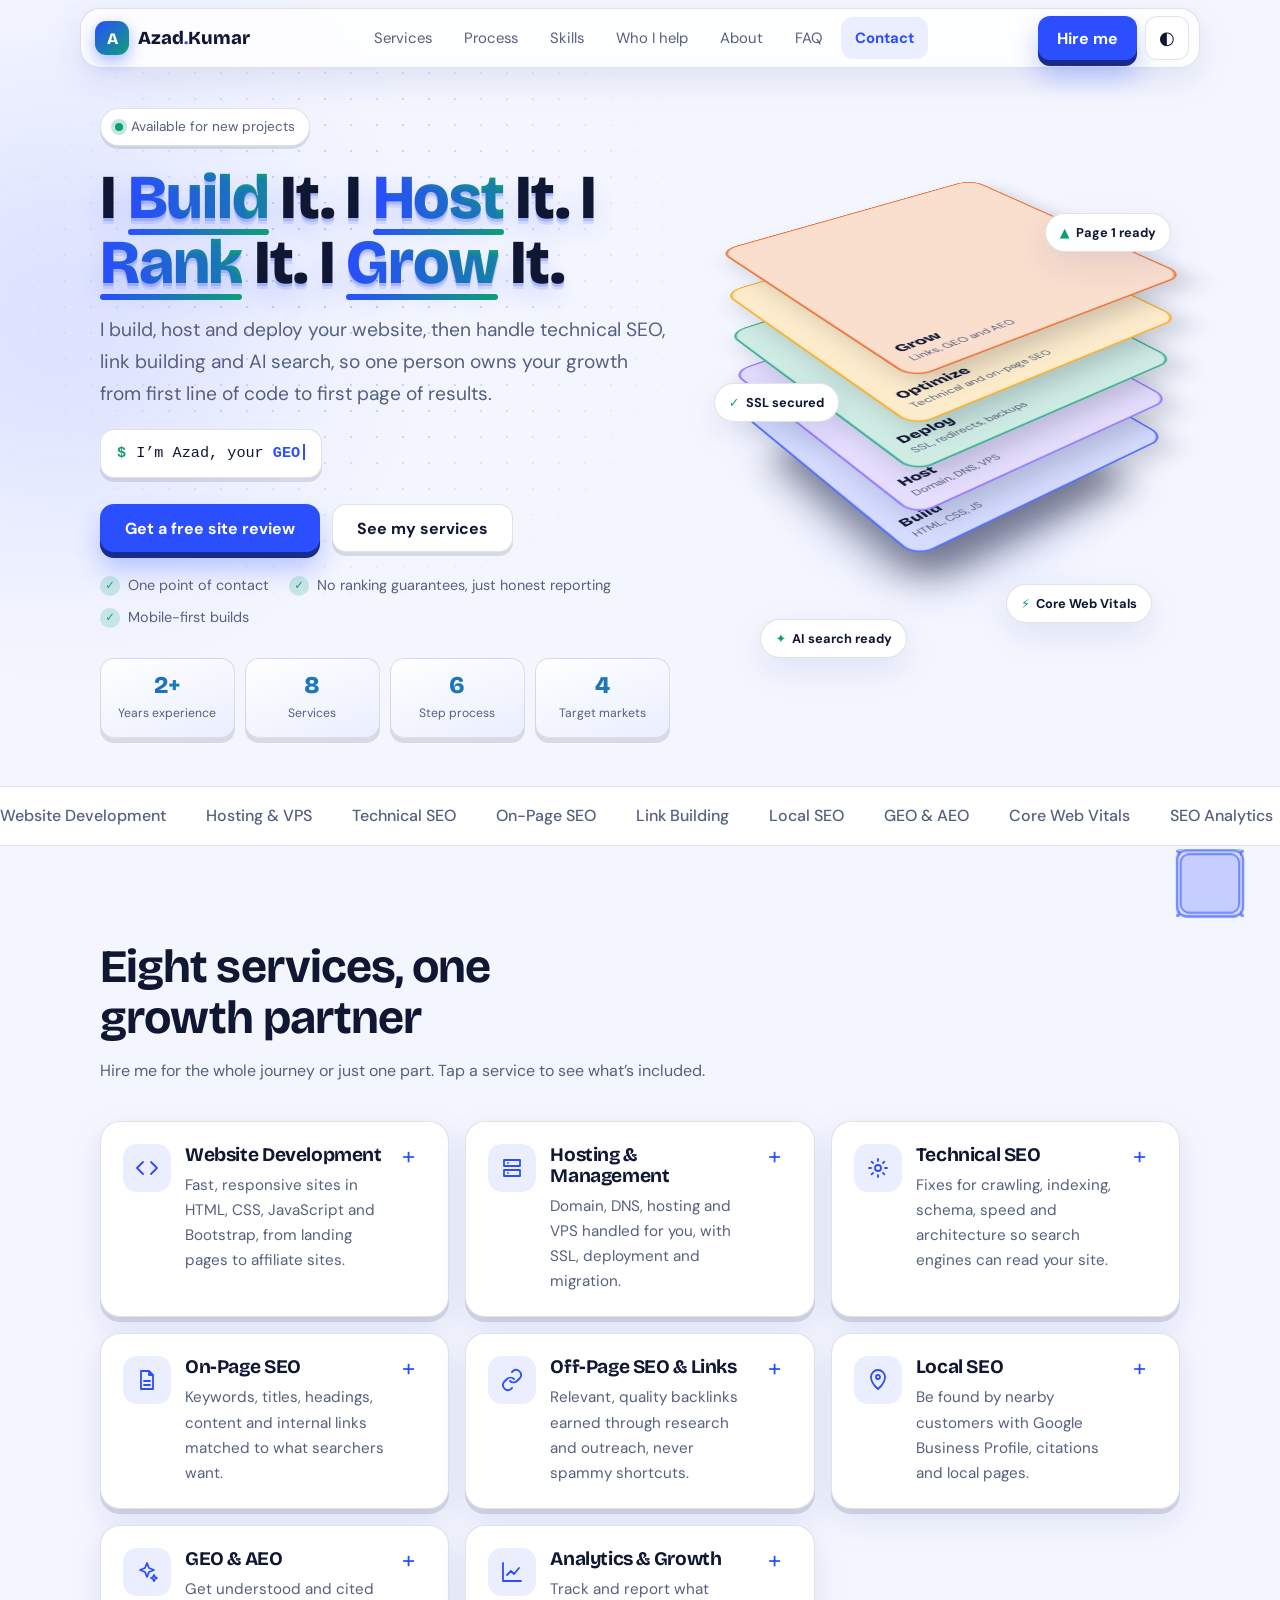
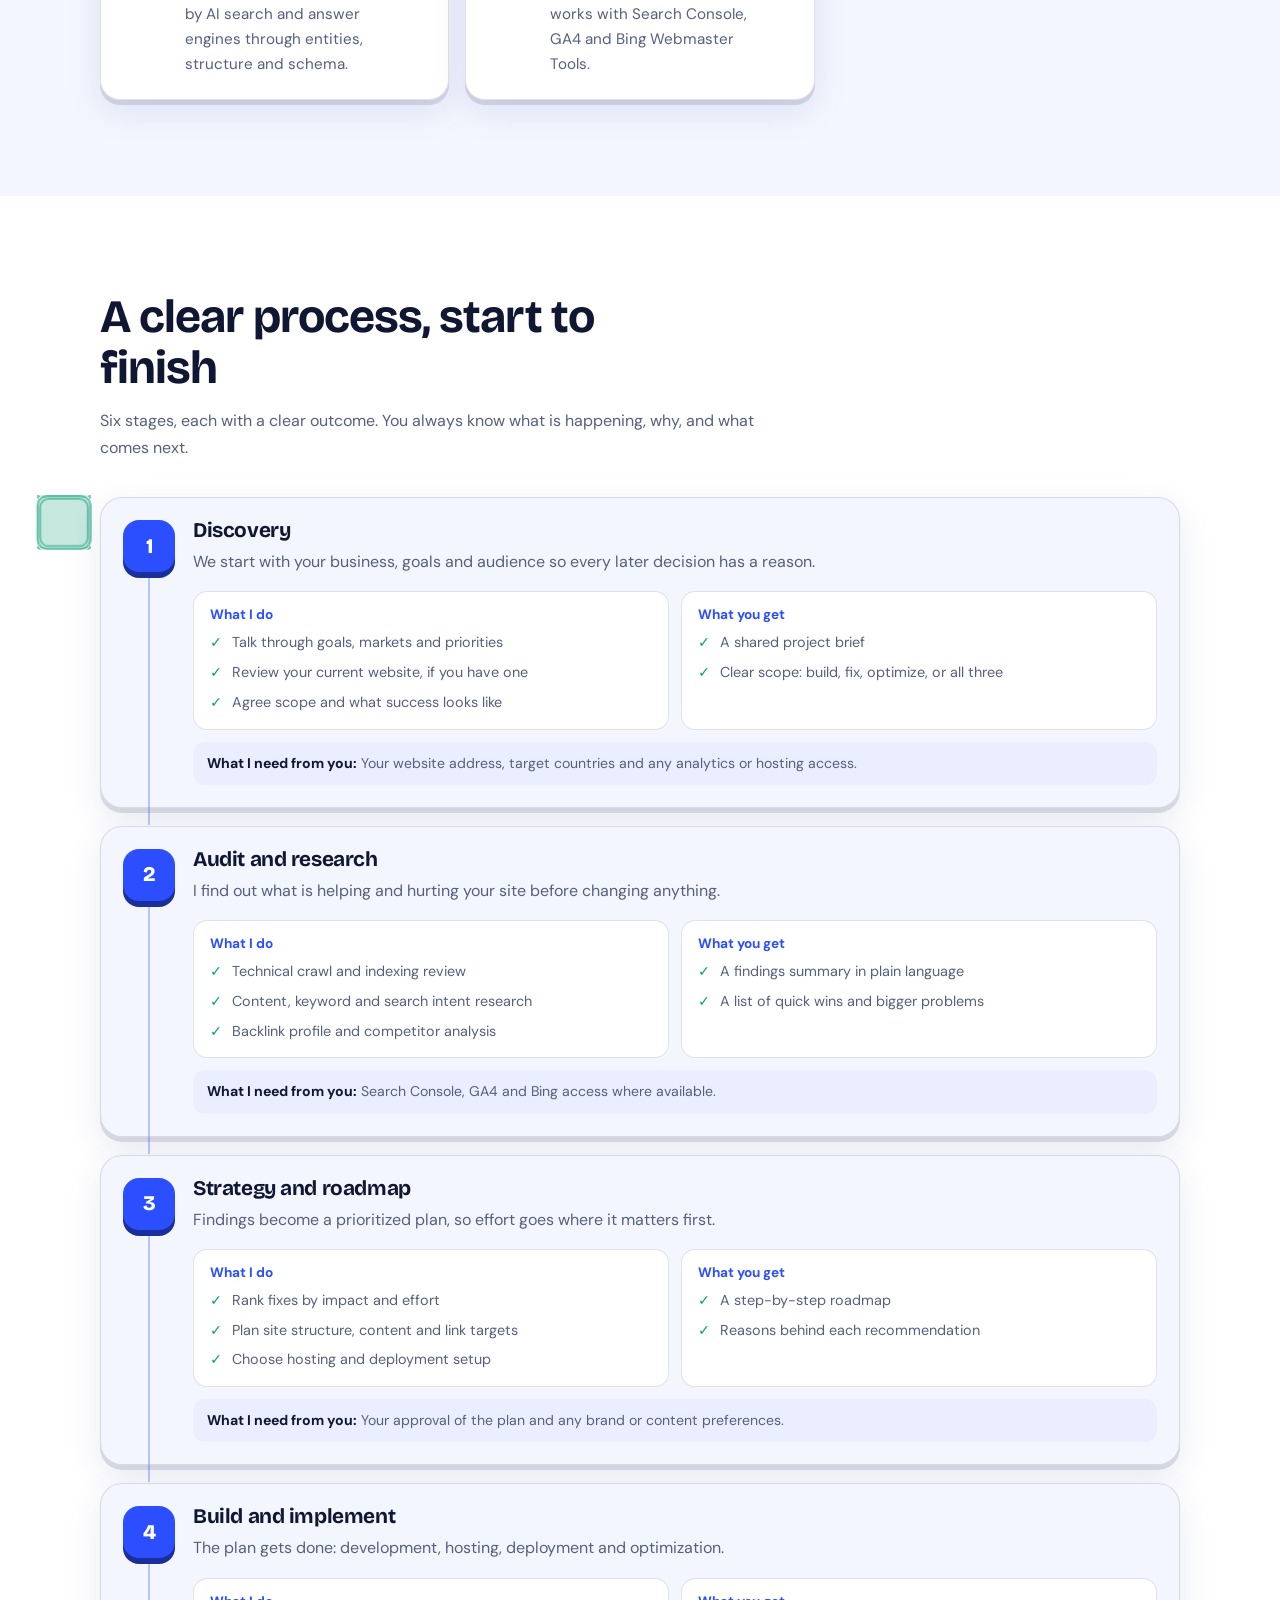
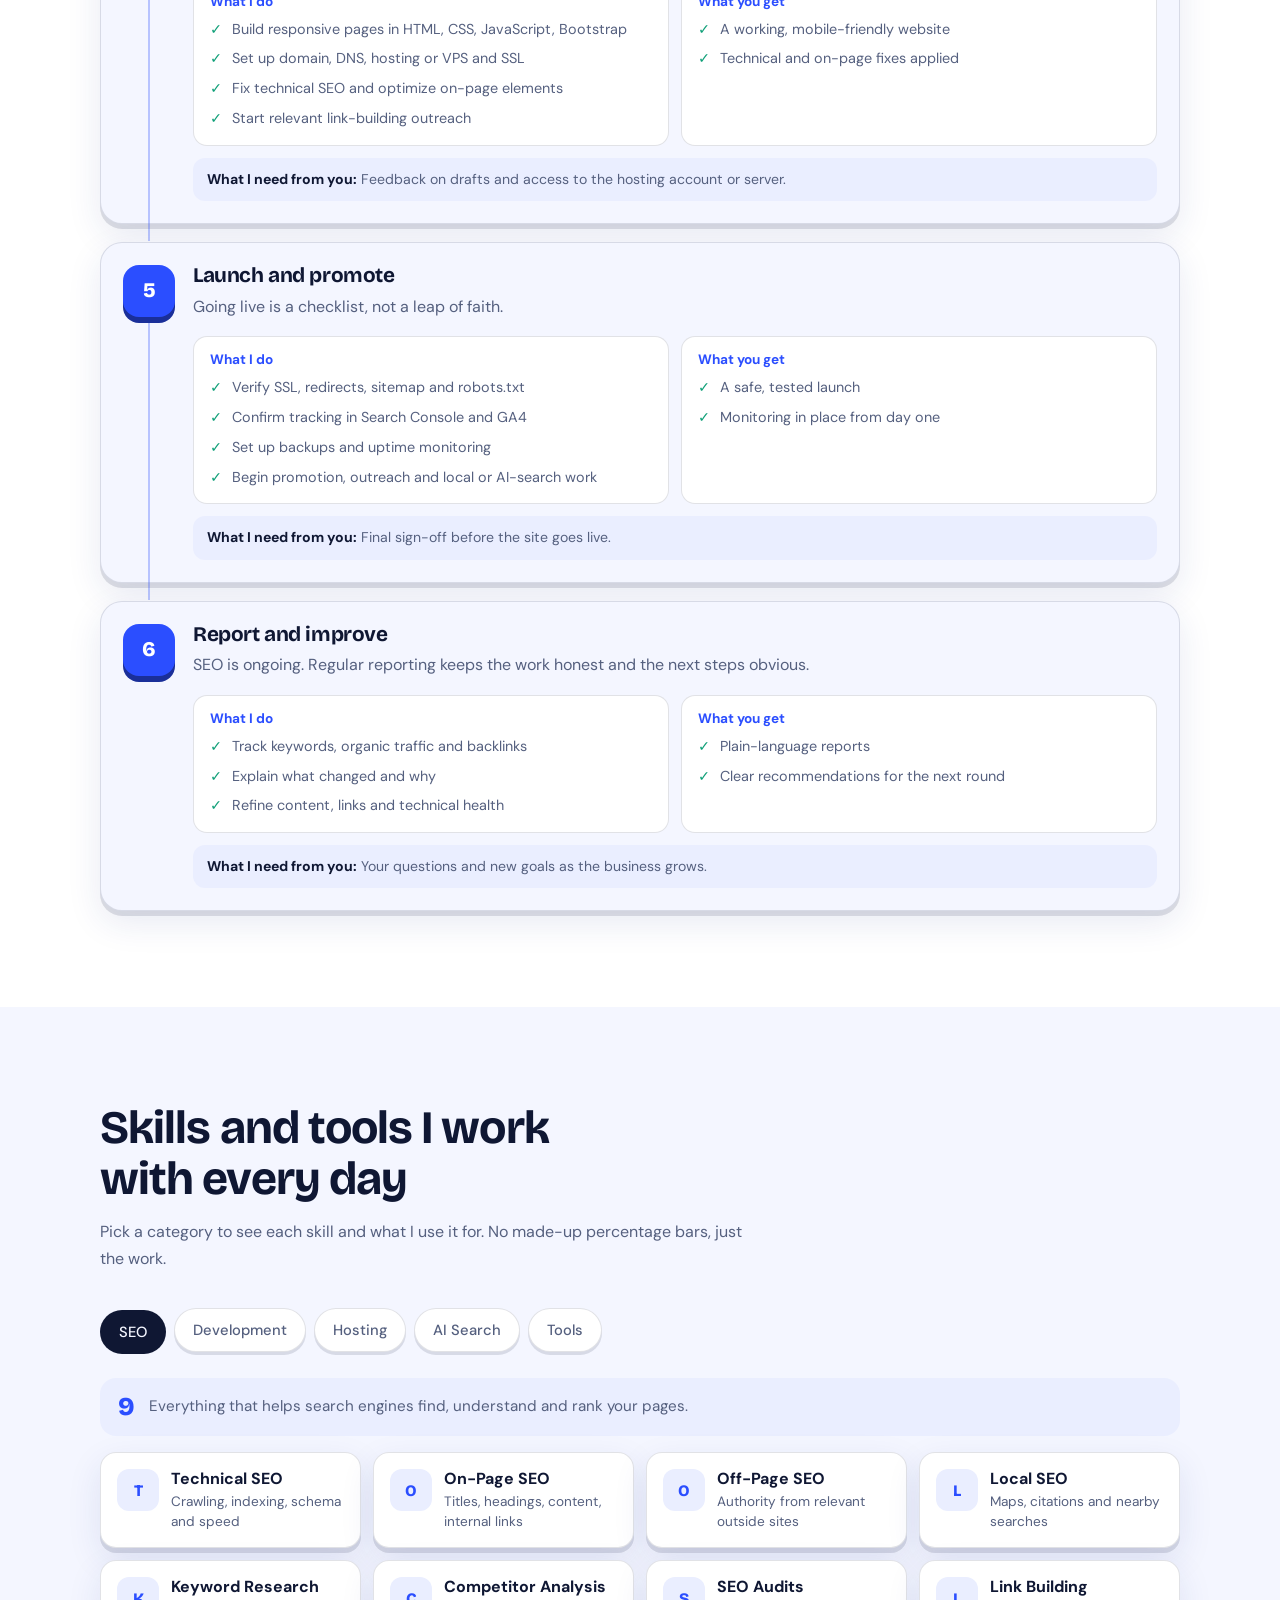
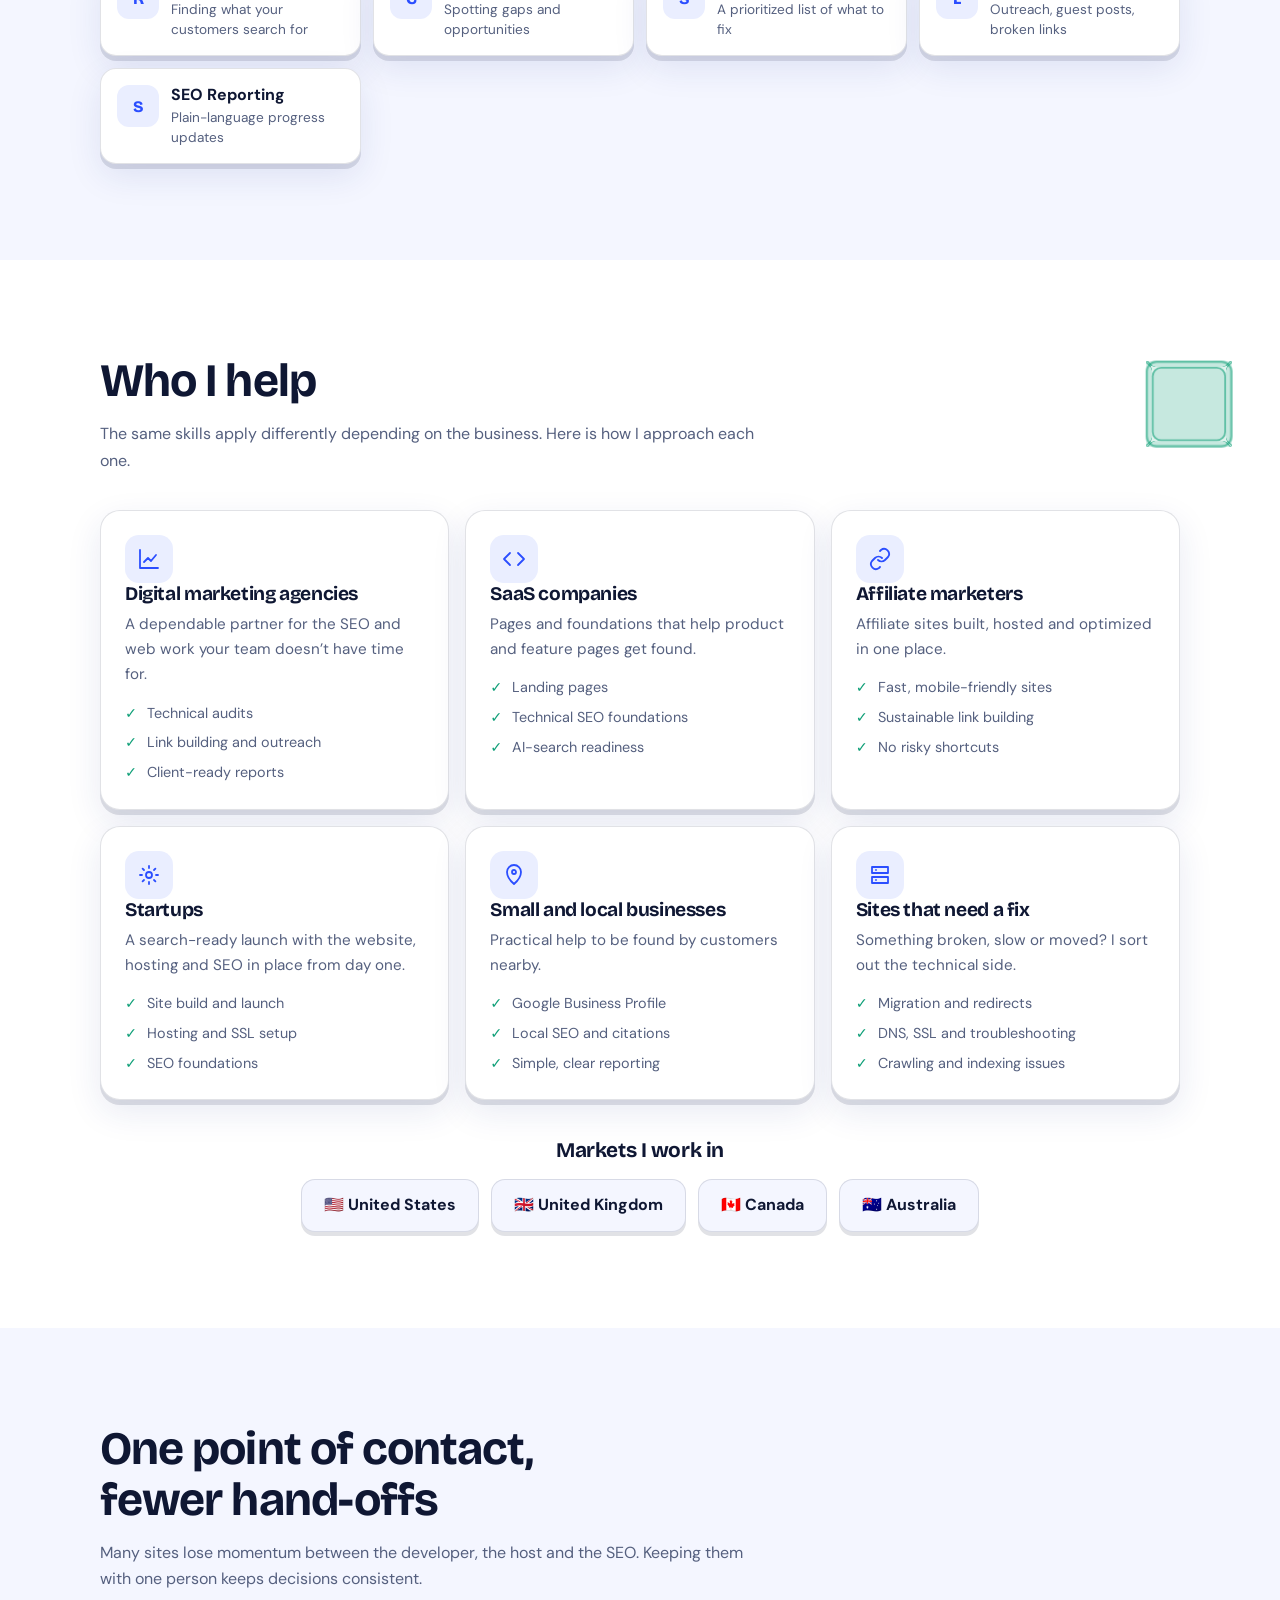
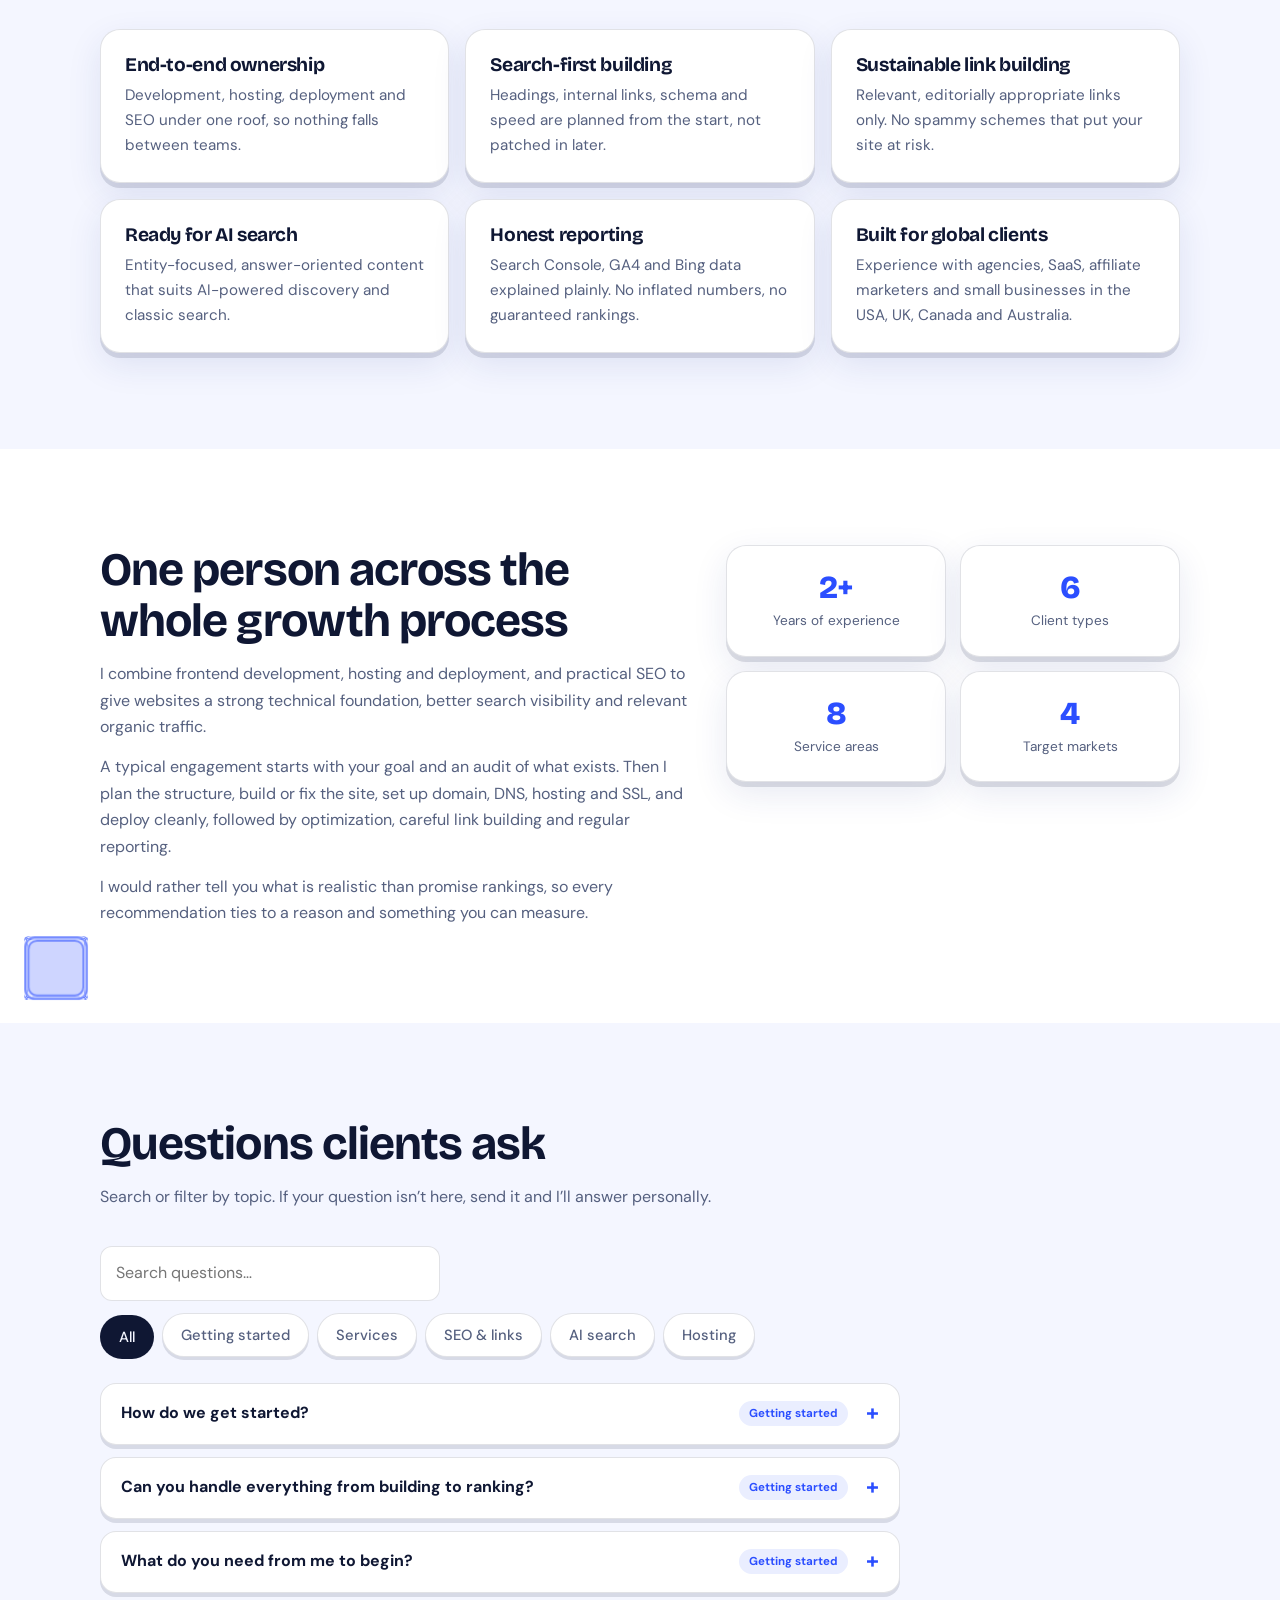
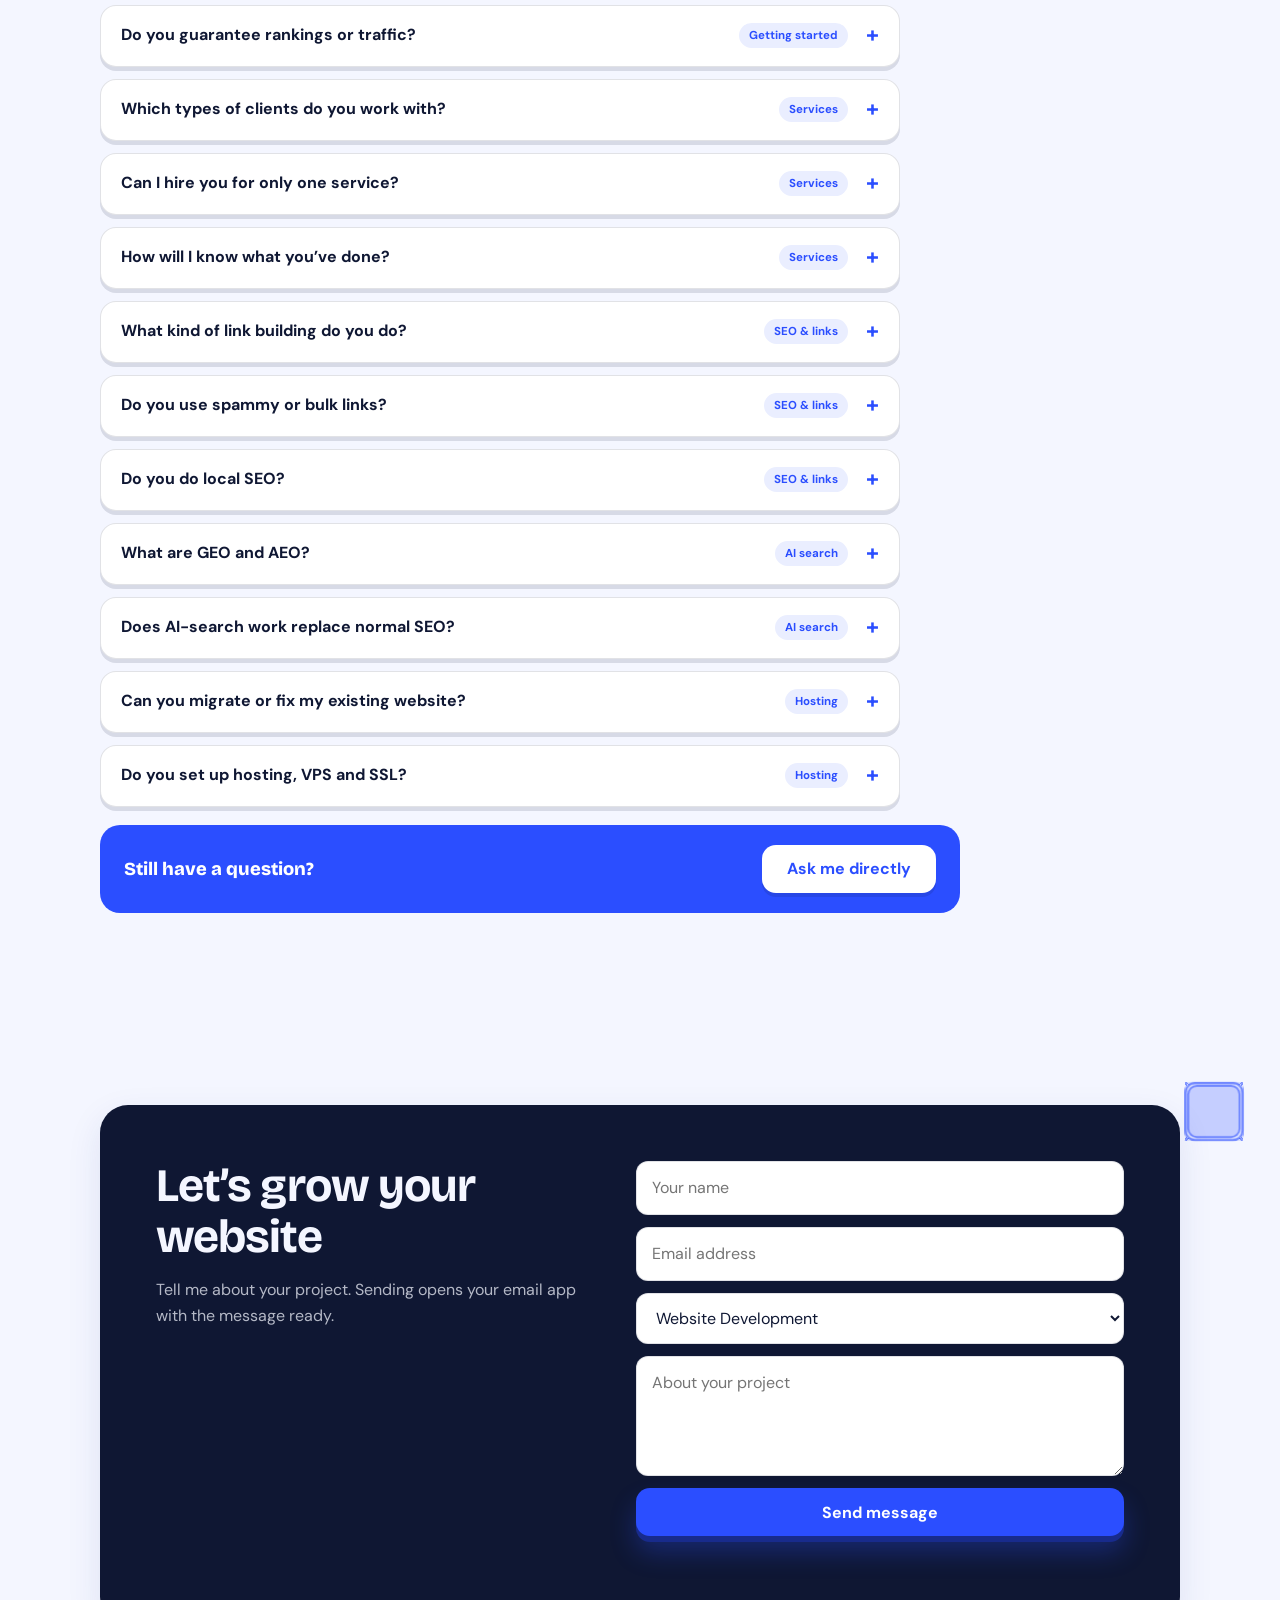
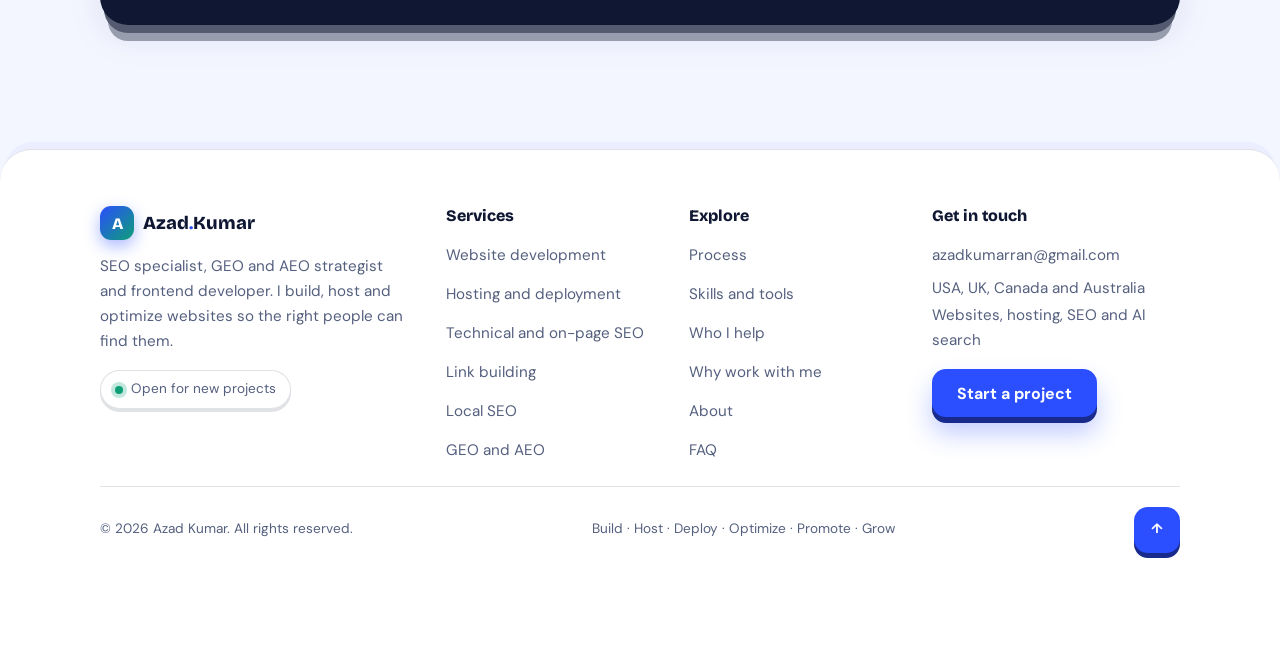
==== index.html @ 2a0b280a "Add files via upload" ====
<!DOCTYPE html>
<html lang="en">
<head>
<meta charset="utf-8">
<meta name="viewport" content="width=device-width, initial-scale=1, viewport-fit=cover">
<meta http-equiv="X-UA-Compatible" content="IE=edge">

<title>Azad Kumar | SEO, GEO, AEO & Web Development</title>
<meta name="description" content="Build, host and grow your website with SEO, link building, local SEO, GEO and AEO services for businesses in the US, UK, Canada and Australia.">
<meta name="keywords" content="SEO specialist, technical SEO, GEO, AEO, generative engine optimization, answer engine optimization, frontend developer, website hosting, VPS, link building, local SEO">
<meta name="author" content="Azad Kumar">
<meta name="robots" content="index, follow, max-image-preview:large, max-snippet:-1, max-video-preview:-1">
<meta name="googlebot" content="index, follow">
<meta name="bingbot" content="index, follow">
<meta name="format-detection" content="telephone=no">
<meta name="referrer" content="strict-origin-when-cross-origin">
<meta name="theme-color" content="#2B4EFF" media="(prefers-color-scheme: light)">
<meta name="theme-color" content="#0b0d14" media="(prefers-color-scheme: dark)">
<meta name="color-scheme" content="light dark">
<meta name="application-name" content="Azad Kumar">
<meta name="apple-mobile-web-app-title" content="Azad Kumar">
<meta name="geo.region" content="USA">
<meta name="rating" content="general">

<link rel="canonical" href="https://azadkumar.vercel.app/">
<link rel="alternate" hreflang="en" href="https://azadkumar.vercel.app/">
<link rel="alternate" hreflang="en-us" href="https://azadkumar.vercel.app/">
<link rel="alternate" hreflang="en-gb" href="https://azadkumar.vercel.app/">
<link rel="alternate" hreflang="en-ca" href="https://azadkumar.vercel.app/">
<link rel="alternate" hreflang="en-au" href="https://azadkumar.vercel.app/">
<link rel="alternate" hreflang="x-default" href="https://azadkumar.vercel.app/">

<!-- Icons (create these files) -->
<link rel="icon" href="/favicon.ico">
<link rel="icon" type="image/png" sizes="180x180" href="/favicon-180.png">
<link rel="icon" type="image/png" sizes="512x512" href="/favicon-512.png">
<link rel="apple-touch-icon" sizes="180x180" href="/favicon-180.png">
<link rel="manifest" href="/site.webmanifest">

<!-- Open Graph -->
<meta property="og:type" content="website">
<meta property="og:site_name" content="Azad Kumar">
<meta property="og:locale" content="en_US">
<meta property="og:locale:alternate" content="en_GB">
<meta property="og:locale:alternate" content="en_CA">
<meta property="og:locale:alternate" content="en_AU">
<meta property="og:url" content="https://azadkumar.vercel.app/">
<meta property="og:title" content="Azad Kumar | I Build It. I Host It. I Rank It. I Grow It.">
<meta property="og:description" content="One person for development, hosting, technical SEO, link building and AI search (GEO/AEO). Honest reporting, no ranking guarantees.">
<meta property="og:image" content="https://azadkumar.vercel.app/azadkumar.webp">
<meta property="og:image:secure_url" content="https://azadkumar.vercel.app/azadkumar.webp">
<meta property="og:image:type" content="image/webp">
<meta property="og:image:alt" content="Azad Kumar - SEO specialist and frontend developer">
<meta property="og:image:width" content="1200">
<meta property="og:image:height" content="630">
<meta property="og:image:alt" content="Azad Kumar: SEO specialist, GEO and AEO strategist and frontend developer">

<!-- Twitter / X -->
<meta name="twitter:card" content="summary_large_image">
<meta name="twitter:title" content="Azad Kumar | SEO Specialist, GEO &amp; AEO Strategist &amp; Frontend Developer">
<meta name="twitter:description" content="I build, host and rank your website: development, hosting, technical SEO, link building and AI search.">
<meta name="twitter:image" content="https://azadkumar.vercel.app/azadkumar.webp">
<meta name="twitter:image:alt" content="Azad Kumar: SEO specialist and frontend developer">

<!-- Performance -->
<link rel="preconnect" href="https://fonts.googleapis.com">
<link rel="preconnect" href="https://fonts.gstatic.com" crossorigin>
<link rel="preload" as="style" href="https://fonts.googleapis.com/css2?family=Bricolage+Grotesque:wght@600;700;800&family=DM+Sans:wght@400;500;700&display=swap">
<link href="https://fonts.googleapis.com/css2?family=Bricolage+Grotesque:wght@600;700;800&family=DM+Sans:wght@400;500;700&display=swap" rel="stylesheet">
<link rel="preload" as="style" href="./style.css">
<link rel="stylesheet" href="./style.css">
<style>.skip{position:absolute;left:-9999px;top:0;z-index:999;padding:.6rem 1rem;background:#2B4EFF;color:#fff}.skip:focus{left:8px;top:8px}</style>

<!-- Structured data (JSON-LD) -->
<script type="application/ld+json">
{
  "@context": "https://schema.org",
  "@graph": [
    {
      "@type": "WebSite",
      "@id": "https://azadkumar.vercel.app/#website",
      "url": "https://azadkumar.vercel.app/",
      "name": "Azad Kumar",
      "description": "Website development, hosting, technical SEO, link building and GEO/AEO.",
      "inLanguage": "en",
      "publisher": { "@id": "https://azadkumar.vercel.app/#person" }
    },
    {
      "@type": "WebPage",
      "@id": "https://azadkumar.vercel.app/#webpage",
      "url": "https://azadkumar.vercel.app/",
      "name": "Azad Kumar | SEO Specialist, GEO & AEO Strategist & Frontend Developer",
      "isPartOf": { "@id": "https://azadkumar.vercel.app/#website" },
      "about": { "@id": "https://azadkumar.vercel.app/#person" },
      "primaryImageOfPage": { "@type": "ImageObject", "url": "https://azadkumar.vercel.app/azadkumar.webp", "width": 1200, "height": 630 },
      "inLanguage": "en",
      "breadcrumb": { "@id": "https://azadkumar.vercel.app/#breadcrumb" }
    },
    {
      "@type": "BreadcrumbList",
      "@id": "https://azadkumar.vercel.app/#breadcrumb",
      "itemListElement": [{ "@type": "ListItem", "position": 1, "name": "Home", "item": "https://azadkumar.vercel.app/" }]
    },
    {
      "@type": "Person",
      "@id": "https://azadkumar.vercel.app/#person",
      "name": "Azad Kumar",
      "url": "https://azadkumar.vercel.app/",
      "image": "https://azadkumar.vercel.app/azadkumar.webp",
      "email": "mailto:azadkumarran@gmail.com",
      "jobTitle": "SEO Specialist, GEO & AEO Strategist and Frontend Developer",
      "knowsAbout": ["Technical SEO","On-page SEO","Link building","Local SEO","Generative Engine Optimization","Answer Engine Optimization","HTML","CSS","JavaScript","Bootstrap","VPS hosting","Google Search Console","GA4"]
    },
    {
      "@type": "ProfessionalService",
      "@id": "https://azadkumar.vercel.app/#service",
      "name": "Azad Kumar: Web Development, Hosting & SEO",
      "url": "https://azadkumar.vercel.app/",
      "image": "https://azadkumar.vercel.app/azadkumar.webp",
      "description": "End-to-end website development, hosting, technical SEO, link building, local SEO and AI search optimization.",
      "founder": { "@id": "https://azadkumar.vercel.app/#person" },
      "areaServed": [
        { "@type": "Country", "name": "United States" },
        { "@type": "Country", "name": "United Kingdom" },
        { "@type": "Country", "name": "Canada" },
        { "@type": "Country", "name": "Australia" }
      ],
      "hasOfferCatalog": {
        "@type": "OfferCatalog",
        "name": "Services",
        "itemListElement": [
          { "@type": "Offer", "itemOffered": { "@type": "Service", "name": "Website Development", "description": "Fast, responsive sites in HTML, CSS, JavaScript and Bootstrap." } },
          { "@type": "Offer", "itemOffered": { "@type": "Service", "name": "Hosting & Management", "description": "Domain, DNS, hosting, VPS, SSL, deployment and migration." } },
          { "@type": "Offer", "itemOffered": { "@type": "Service", "name": "Technical SEO", "description": "Crawling, indexing, schema, speed and site architecture fixes." } },
          { "@type": "Offer", "itemOffered": { "@type": "Service", "name": "On-Page SEO", "description": "Keyword research, titles, headings, content and internal links." } },
          { "@type": "Offer", "itemOffered": { "@type": "Service", "name": "Off-Page SEO & Link Building", "description": "Relevant backlinks through research and outreach." } },
          { "@type": "Offer", "itemOffered": { "@type": "Service", "name": "Local SEO", "description": "Google Business Profile, citations and local landing pages." } },
          { "@type": "Offer", "itemOffered": { "@type": "Service", "name": "GEO & AEO", "description": "Optimization for AI search and answer engines." } },
          { "@type": "Offer", "itemOffered": { "@type": "Service", "name": "SEO Analytics & Growth", "description": "Search Console, GA4 and Bing reporting in plain language." } }
        ]
      }
    },
    {
      "@type": "FAQPage",
      "@id": "https://azadkumar.vercel.app/#faq",
      "mainEntity": [
        { "@type": "Question", "name": "How do we get started?", "acceptedAnswer": { "@type": "Answer", "text": "Send your website address and goals through the contact form. I review them and reply with suggested next steps and the services that fit." } },
        { "@type": "Question", "name": "Can you handle everything from building to ranking?", "acceptedAnswer": { "@type": "Answer", "text": "Yes. I build the site, set up domain, hosting or VPS and SSL, deploy it, then handle technical SEO, on-page SEO, link building and reporting. You can also hire me for just one part." } },
        { "@type": "Question", "name": "What do you need from me to begin?", "acceptedAnswer": { "@type": "Answer", "text": "Your website address (if you have one), your goals, your target countries, and access to tools like hosting, Search Console and GA4 where available." } },
        { "@type": "Question", "name": "Do you guarantee rankings or traffic?", "acceptedAnswer": { "@type": "Answer", "text": "No. Nobody can honestly guarantee rankings. I focus on strong technical foundations, relevant content and quality links, and report real data so progress is always clear." } },
        { "@type": "Question", "name": "Which types of clients do you work with?", "acceptedAnswer": { "@type": "Answer", "text": "Agencies, SaaS companies, affiliate marketers, startups and small or local businesses, mainly aimed at the USA, UK, Canada and Australia." } },
        { "@type": "Question", "name": "Can I hire you for only one service?", "acceptedAnswer": { "@type": "Answer", "text": "Absolutely. Many clients start with a single service such as a technical audit or a website build, and add more later." } },
        { "@type": "Question", "name": "How will I know what you've done?", "acceptedAnswer": { "@type": "Answer", "text": "Through regular reports based on Search Console, GA4 and Bing Webmaster Tools, explained in plain language: what changed, why, and what comes next." } },
        { "@type": "Question", "name": "What kind of link building do you do?", "acceptedAnswer": { "@type": "Answer", "text": "Competitor backlink research, relevant outreach, guest posting opportunities, broken-link building and link reclamation, always on relevant, editorially appropriate sites." } },
        { "@type": "Question", "name": "Do you use spammy or bulk links?", "acceptedAnswer": { "@type": "Answer", "text": "No. Low-quality link schemes can put your site at risk, so I focus on sustainable links that make sense for your niche and monitor link quality over time." } },
        { "@type": "Question", "name": "Do you do local SEO?", "acceptedAnswer": { "@type": "Answer", "text": "Yes: Google Business Profile optimization, local keywords, citations, NAP consistency, local landing pages and a review strategy." } },
        { "@type": "Question", "name": "What are GEO and AEO?", "acceptedAnswer": { "@type": "Answer", "text": "Generative Engine Optimization and Answer Engine Optimization make your content easier for AI assistants and answer engines to understand, trust and cite, using clear structure, entities, FAQs and schema." } },
        { "@type": "Question", "name": "Does AI-search work replace normal SEO?", "acceptedAnswer": { "@type": "Answer", "text": "No. It builds on it. Solid technical SEO and helpful content remain the base, and structured, answer-focused content adds visibility in AI-powered discovery." } },
        { "@type": "Question", "name": "Can you migrate or fix my existing website?", "acceptedAnswer": { "@type": "Answer", "text": "Yes. I handle migration, DNS changes, SSL, redirects and troubleshooting, with care taken to protect your existing search visibility." } },
        { "@type": "Question", "name": "Do you set up hosting, VPS and SSL?", "acceptedAnswer": { "@type": "Answer", "text": "Yes. I configure domains, DNS, shared hosting or a VPS, SSL certificates, deployment, backups and uptime monitoring." } }
      ]
    }
  ]
}
</script>
</head>
<body>
<header class="nav"><div class="w"><a href="#top" class="logo"><span class="lm">A</span>Azad<b>.</b>Kumar</a>
<nav class="links" id="lk" aria-label="Main"><a href="#services">Services</a><a href="#process">Process</a><a href="#skills">Skills</a><a href="#clients">Who I help</a><a href="#about">About</a><a href="#faq">FAQ</a><a href="#contact">Contact</a></nav>
<div class="ctl"><a class="btn pri nc" href="#contact">Hire me</a><button class="ib" id="th" aria-label="Switch light or dark theme">◐</button><button class="ib burger" id="bg" aria-label="Open menu" aria-expanded="false">☰</button></div></div><i class="pg" id="pg"></i></header>

<main id="top">
<div class="hero"><div class="w hg"><div>
<span class="pill"><i></i>Available for new projects</span>
<h1><span class="ln1"><span class="ln2">I <span class="k">Build</span> It. I <span class="k">Host</span> It. I <span class="k">Rank</span> It. I <span class="k">Grow</span> It.</span></span></h1>
<p class="lead">I build, host and deploy your website, then handle technical SEO, link building and AI search, so one person owns your growth from first line of code to first page of results.</p>
<div class="term"><span class="pr">$</span><span>I’m Azad, your <b id="tw"></b><i class="cur"></i></span></div>
<div class="cta"><a class="btn pri" href="#contact">Get a free site review</a><a class="btn" href="#services">See my services</a></div>
<ul class="trust"><li>One point of contact</li><li>No ranking guarantees, just honest reporting</li><li>Mobile-first builds</li></ul>
<div class="fig"><div><b>2+</b><span>Years experience</span></div><div><b>8</b><span>Services</span></div><div><b>6</b><span>Step process</span></div><div><b>4</b><span>Target markets</span></div></div>
</div>
<div class="scene" aria-hidden="true"><div class="rig" id="rig"><div class="spin"><div class="shd"></div>
<div class="lyr" style="--z:0;--c:#2B4EFF"><b>Build</b><small>HTML, CSS, JS</small></div>
<div class="lyr" style="--z:1;--c:#7C5CFF"><b>Host</b><small>Domain, DNS, VPS</small></div>
<div class="lyr" style="--z:2;--c:#0E9F77"><b>Deploy</b><small>SSL, redirects, backups</small></div>
<div class="lyr" style="--z:3;--c:#F59F00"><b>Optimize</b><small>Technical and on-page SEO</small></div>
<div class="lyr" style="--z:4;--c:#E8590C"><b>Grow</b><small>Links, GEO and AEO</small>
</div>
</div></div>
<span class="fl f1"><i>▲</i>Page 1 ready</span><span class="fl f2"><i>✓</i>SSL secured</span><span class="fl f3"><i>⚡</i>Core Web Vitals</span><span class="fl f4"><i>✦</i>AI search ready</span></div></div></div>
<div class="strip" aria-hidden="true"><div class="t" id="mt"></div></div>

<section id="services"><div class="w rv"><h2>Eight services, one growth partner</h2><p class="sub">Hire me for the whole journey or just one part. Tap a service to see what’s included.</p><div class="grid" id="sv"></div></div></section>

<section id="process" style="background:var(--sf)"><div class="w rv"><h2>A clear process, start to finish</h2><p class="sub">Six stages, each with a clear outcome. You always know what is happening, why, and what comes next.</p><div class="px" id="pl"></div></div></section>

<section id="skills"><div class="w rv"><h2>Skills and tools I work with every day</h2><p class="sub">Pick a category to see each skill and what I use it for. No made-up percentage bars, just the work.</p><div class="tabs" id="tb" role="tablist"></div><div class="chips" id="ch"></div></div></section>

<section id="clients" style="background:var(--sf)"><div class="w rv"><h2>Who I help</h2><p class="sub">The same skills apply differently depending on the business. Here is how I approach each one.</p><div class="grid" id="au"></div><div class="mk"><h3>Markets I work in</h3><div class="mkc"><span>🇺🇸 United States</span><span>🇬🇧 United Kingdom</span><span>🇨🇦 Canada</span><span>🇦🇺 Australia</span></div></div></div></section>

<section id="why"><div class="w rv"><h2>One point of contact, fewer hand-offs</h2><p class="sub">Many sites lose momentum between the developer, the host and the SEO. Keeping them with one person keeps decisions consistent.</p><div class="grid">
<div class="card"><h3>End-to-end ownership</h3><p>Development, hosting, deployment and SEO under one roof, so nothing falls between teams.</p></div>
<div class="card"><h3>Search-first building</h3><p>Headings, internal links, schema and speed are planned from the start, not patched in later.</p></div>
<div class="card"><h3>Sustainable link building</h3><p>Relevant, editorially appropriate links only. No spammy schemes that put your site at risk.</p></div>
<div class="card"><h3>Ready for AI search</h3><p>Entity-focused, answer-oriented content that suits AI-powered discovery and classic search.</p></div>
<div class="card"><h3>Honest reporting</h3><p>Search Console, GA4 and Bing data explained plainly. No inflated numbers, no guaranteed rankings.</p></div>
<div class="card"><h3>Built for global clients</h3><p>Experience with agencies, SaaS, affiliate marketers and small businesses in the USA, UK, Canada and Australia.</p></div></div></div></section>

<section id="about" style="background:var(--sf)"><div class="w rv about"><div><h2>One person across the whole growth process</h2>
<p>I combine frontend development, hosting and deployment, and practical SEO to give websites a strong technical foundation, better search visibility and relevant organic traffic.</p>
<p>A typical engagement starts with your goal and an audit of what exists. Then I plan the structure, build or fix the site, set up domain, DNS, hosting and SSL, and deploy cleanly, followed by optimization, careful link building and regular reporting.</p>
<p>I would rather tell you what is realistic than promise rankings, so every recommendation ties to a reason and something you can measure.</p></div>
<div class="stats"><div class="card stat"><b>2+</b><span>Years of experience</span></div><div class="card stat"><b>6</b><span>Client types</span></div><div class="card stat"><b>8</b><span>Service areas</span></div><div class="card stat"><b>4</b><span>Target markets</span></div></div></div></section>

<section id="faq" class="faq"><div class="w rv"><h2>Questions clients ask</h2><p class="sub">Search or filter by topic. If your question isn’t here, send it and I’ll answer personally.</p><div class="fs"><input id="fqi" type="search" placeholder="Search questions…" aria-label="Search questions"></div><div class="tabs" id="fqt"></div><div class="fqg" id="fq" aria-live="polite"></div><div class="fqs"><b>Still have a question?</b><a class="btn" href="#contact">Ask me directly</a></div></div></section>

<section id="contact"><div class="w rv"><div class="cbox"><div><h2>Let’s grow your website</h2><p class="sub">Tell me about your project. Sending opens your email app with the message ready.</p></div>
<form id="cf" novalidate><input name="name" placeholder="Your name" autocomplete="name" aria-label="Your name"><input name="email" type="email" inputmode="email" autocomplete="email" placeholder="Email address" aria-label="Email"><select name="svc" aria-label="Service"><option>Website Development</option><option>Hosting &amp; Management</option><option>Technical SEO</option><option>On-Page SEO</option><option>Off-Page SEO &amp; Link Building</option><option>Local SEO</option><option>GEO &amp; AEO</option><option>SEO Analytics &amp; Growth</option><option>Full-service package</option></select><textarea name="msg" placeholder="About your project" aria-label="Message"></textarea><button class="btn pri" type="submit">Send message</button><div class="msg" id="fm" role="status"></div></form></div></div></section>
</main>
<footer><div class="w"><div class="fg">
<div class="fb"><a href="#top" class="logo"><span class="lm">A</span>Azad<b>.</b>Kumar</a><p>SEO specialist, GEO and AEO strategist and frontend developer. I build, host and optimize websites so the right people can find them.</p><span class="pill"><i></i>Open for new projects</span></div>
<div><h4>Services</h4><ul><li><a href="#services">Website development</a></li><li><a href="#services">Hosting and deployment</a></li><li><a href="#services">Technical and on-page SEO</a></li><li><a href="#services">Link building</a></li><li><a href="#services">Local SEO</a></li><li><a href="#services">GEO and AEO</a></li></ul></div>
<div><h4>Explore</h4><ul><li><a href="#process">Process</a></li><li><a href="#skills">Skills and tools</a></li><li><a href="#clients">Who I help</a></li><li><a href="#why">Why work with me</a></li><li><a href="#about">About</a></li><li><a href="#faq">FAQ</a></li></ul></div>
<div><h4>Get in touch</h4><ul><li><a id="fe" href="#contact">Send a message</a></li><li>USA, UK, Canada and Australia</li><li>Websites, hosting, SEO and AI search</li></ul><a class="btn pri" href="#contact">Start a project</a></div></div>
<!-- <div class="fw" aria-hidden="true">Azad Kumar</div> -->
<div class="fbt"><span>© <span id="yr"></span> Azad Kumar. All rights reserved.</span><span>Build · Host · Deploy · Optimize · Promote · Grow</span><a class="top" href="#top" aria-label="Back to top">↑</a></div></div></footer>
<div class="bar"><a class="btn" href="#services">Services</a><a class="btn pri" href="#contact">Get in touch</a></div>

<script src="./script.js"></script>
</body></html>
---- style.css ----
:root{--bg:#F4F6FF;--sf:#fff;--sf2:#EAEEFF;--tx:#0F1733;--t2:#55607F;--a:#2B4EFF;--b:#0E9F77;--on:#fff;--ln:rgba(15,23,51,.12);--sh:0 12px 34px rgba(30,50,140,.10);color-scheme:light;--hf:"Bricolage Grotesque","DM Sans",system-ui,sans-serif;--bf:"DM Sans",system-ui,-apple-system,"Segoe UI",sans-serif;box-sizing:border-box;padding-top:env(safe-area-inset-top,0px);padding-bottom:env(safe-area-inset-bottom,0px)}
@media(prefers-color-scheme:dark){:root:not([data-theme="light"]){--bg:#0A0F24;--sf:#121A3A;--sf2:#1A2450;--tx:#EEF1FF;--t2:#A3ADD1;--a:#8CA0FF;--b:#4FD9AB;--on:#0A0F24;--ln:rgba(255,255,255,.12);--sh:0 12px 34px rgba(0,0,0,.4);color-scheme:dark}}
:root[data-theme="dark"]{--bg:#0A0F24;--sf:#121A3A;--sf2:#1A2450;--tx:#EEF1FF;--t2:#A3ADD1;--a:#8CA0FF;--b:#4FD9AB;--on:#0A0F24;--ln:rgba(255,255,255,.12);--sh:0 12px 34px rgba(0,0,0,.4);color-scheme:dark}
html{scroll-behavior:smooth;scroll-padding-top:calc(76px + env(safe-area-inset-top,0px))}
*,*::before,*::after{box-sizing:border-box}
body{margin:0;background:var(--bg);color:var(--tx);font:400 1rem/1.65 var(--bf);overflow-x:hidden;-webkit-text-size-adjust:100%}
body::before{content:"";position:fixed;inset:0 0 auto;height:env(safe-area-inset-top,0px);background:var(--bg);z-index:60}
a{color:inherit;text-decoration:none}
h1,h2,h3{font-family:var(--hf);line-height:1.1;margin:0;letter-spacing:-.02em}
.w{max-width:1120px;margin:0 auto;padding:0 20px}
section{padding:clamp(56px,9vw,96px) 0}
h2{font-size:clamp(1.8rem,5vw,2.9rem);max-width:18ch}
.sub{color:var(--t2);max-width:60ch;margin:14px 0 36px}
.k{color:var(--a)}
header.nav{position:sticky;top:env(safe-area-inset-top,0px);z-index:50;background:color-mix(in srgb,var(--bg) 86%,transparent);backdrop-filter:blur(14px);border-bottom:1px solid var(--ln)}
.nav .w{display:flex;align-items:center;justify-content:space-between;height:64px;gap:12px}
.logo{font:800 1.15rem var(--hf)}.logo b{color:var(--a)}
.links{display:flex;gap:24px;font-size:.93rem;color:var(--t2)}.links a:hover{color:var(--tx)}
.ctl{display:flex;gap:8px;align-items:center}
.ib{width:44px;height:44px;border-radius:12px;border:1px solid var(--ln);background:var(--sf);color:var(--tx);cursor:pointer;font-size:1.1rem}
.burger{display:none}
.btn{display:inline-flex;align-items:center;justify-content:center;min-height:48px;padding:0 24px;border-radius:14px;font:700 1rem var(--bf);border:1px solid var(--ln);background:var(--sf);color:var(--tx);cursor:pointer;transition:transform .2s,box-shadow .2s}
.btn:hover{transform:translateY(-2px)}
.pri{background:var(--a);color:var(--on);border-color:transparent;box-shadow:0 10px 26px color-mix(in srgb,var(--a) 35%,transparent)}
.hero{padding:clamp(40px,8vw,48px) 0 clamp(48px,7vw,38px)}
.hg{display:grid;grid-template-columns:1.1fr .9fr;gap:44px;align-items:center}
.pill{display:inline-flex;align-items:center;gap:8px;padding:7px 14px;border-radius:999px;background:var(--sf);border:1px solid var(--ln);font-size:.85rem;color:var(--t2)}
.pill i{width:8px;height:8px;border-radius:50%;background:var(--b);box-shadow:0 0 0 4px color-mix(in srgb,var(--b) 25%,transparent)}
h1{font-size:clamp(2.3rem,7.4vw,3.5rem);margin:18px 0;font-weight:800}
.lead{font-size:clamp(1.02rem,2.4vw,1.2rem);color:var(--t2);max-width:54ch;margin:0}
.typed{margin:16px 0 0;font-size:1.1rem}.typed b{color:var(--a)}
.cur{display:inline-block;width:2px;height:1.1em;background:var(--a);margin-left:3px;vertical-align:-3px;animation:bl 1s steps(1) infinite}
@keyframes bl{50%{opacity:0}}
.cta{display:flex;gap:12px;flex-wrap:wrap;margin:28px 0}
.fig{display:grid;grid-template-columns:repeat(4,1fr);gap:10px}
.fig div{background:var(--sf);border:1px solid var(--ln);border-radius:14px;padding:12px 8px;text-align:center}
.fig b{display:block;font:800 1.5rem var(--hf);color:var(--a)}.fig span{font-size:.76rem;color:var(--t2)}
.serp{background:var(--sf);border:1px solid var(--ln);border-radius:22px;box-shadow:var(--sh);padding:18px}
.sbar{display:flex;align-items:center;gap:10px;padding:11px 16px;border-radius:999px;background:var(--bg);border:1px solid var(--ln);font-size:.9rem;color:var(--t2)}
.res{display:grid;grid-template-columns:36px 1fr;gap:12px;padding:14px 10px;border-radius:14px;margin-top:8px;animation:rk 12s infinite;animation-delay:calc(var(--d)*1.6s)}
.res i{width:36px;height:36px;border-radius:10px;display:grid;place-items:center;background:var(--sf2);color:var(--a);font:800 .85rem var(--hf);font-style:normal}
.res b{display:block;font-size:.98rem}.res span{font-size:.82rem;color:var(--t2)}
@keyframes rk{0%,3%{background:transparent}8%,22%{background:color-mix(in srgb,var(--b) 14%,transparent)}30%,100%{background:transparent}}
.tag{margin-top:10px;font-size:.78rem;color:var(--t2);text-align:center}
.strip{border-block:1px solid var(--ln);background:var(--sf);padding:16px 0;overflow:hidden}
.strip .t{display:flex;gap:40px;width:max-content;animation:mq 38s linear infinite;color:var(--t2);font-weight:500;white-space:nowrap}
@keyframes mq{to{transform:translateX(-50%)}}
.grid{display:grid;gap:16px;grid-template-columns:repeat(auto-fill,minmax(min(100%,290px),1fr))}
.card{background:var(--sf);border:1px solid var(--ln);border-radius:20px;padding:24px;box-shadow:var(--sh)}
.card h3{font-size:1.2rem;margin-bottom:8px}.card p{margin:0;color:var(--t2);font-size:.95rem}
details.card{padding:0}
details.card summary{list-style:none;cursor:pointer;padding:22px;display:grid;grid-template-columns:48px 1fr 24px;gap:14px;align-items:start;min-height:48px}
details.card summary::-webkit-details-marker{display:none}
details.card summary::after{content:"+";font-size:1.5rem;line-height:1;color:var(--a);transition:transform .25s}
details[open].card summary::after{transform:rotate(45deg)}
details[open].card{border-color:var(--a)}
.ico{width:48px;height:48px;border-radius:14px;background:var(--sf2);display:grid;place-items:center}
.ico svg{width:24px;height:24px;stroke:var(--a);fill:none;stroke-width:1.8;stroke-linecap:round;stroke-linejoin:round}
details ul{margin:0;padding:0 22px 22px 58px;color:var(--t2);font-size:.92rem;display:grid;gap:4px}
.steps{display:grid;gap:0;max-width:780px}
.stp{display:grid;grid-template-columns:48px 1fr;gap:18px;padding-bottom:28px;position:relative}
.stp::before{content:"";position:absolute;left:23px;top:50px;bottom:2px;width:2px;background:var(--ln)}.stp:last-child::before{display:none}
.stp i{width:48px;height:48px;border-radius:50%;display:grid;place-items:center;background:var(--a);color:var(--on);font:800 1.05rem var(--hf);font-style:normal}
.stp h3{font-size:1.15rem;margin:8px 0 4px}.stp p{margin:0;color:var(--t2)}
.tabs{display:flex;gap:8px;overflow-x:auto;padding-bottom:6px;margin:0 -20px 20px;padding-inline:20px;scrollbar-width:none}.tabs::-webkit-scrollbar{display:none}
.tab{flex:none;min-height:44px;padding:0 18px;border-radius:999px;border:1px solid var(--ln);background:var(--sf);color:var(--t2);font:500 .92rem var(--bf);cursor:pointer}
.tab.on{background:var(--tx);color:var(--bg);border-color:transparent}
.chips{display:flex;flex-wrap:wrap;gap:10px}
.chip{padding:10px 16px;border-radius:12px;background:var(--sf);border:1px solid var(--ln);font-size:.93rem}
.thumb{height:150px;border-radius:14px;margin-bottom:16px;display:grid;place-items:center;font:800 1.5rem var(--hf);color:#fff;background:linear-gradient(135deg,var(--c1),var(--c2));text-align:center;padding:10px}
.pt{display:inline-block;font-size:.76rem;padding:4px 10px;border-radius:999px;background:var(--sf2);color:var(--a);margin-bottom:10px;font-weight:700}
.pj a.v{display:inline-flex;align-items:center;min-height:44px;margin-top:8px;color:var(--a);font-weight:700}
.note{color:var(--t2);font-size:.85rem;margin-top:20px;max-width:70ch}
.about{display:grid;grid-template-columns:1.3fr 1fr;gap:36px}.about p{color:var(--t2);margin:14px 0 0}
.stats{display:grid;grid-template-columns:1fr 1fr;gap:14px;align-content:start}
.stat{text-align:center;padding:22px 12px}.stat b{display:block;font:800 2rem var(--hf);color:var(--a)}.stat span{color:var(--t2);font-size:.85rem}
.faq details{background:var(--sf);border:1px solid var(--ln);border-radius:16px;padding:0 20px;margin-bottom:12px;max-width:800px}
.faq summary{cursor:pointer;font-weight:700;list-style:none;display:flex;justify-content:space-between;gap:12px;align-items:center;min-height:60px}
.faq summary::-webkit-details-marker{display:none}.faq summary::after{content:"+";color:var(--a);font-size:1.4rem;transition:transform .25s}
.faq details[open] summary::after{transform:rotate(45deg)}.faq details p{color:var(--t2);margin:0 0 18px}
.cbox{background:var(--tx);color:var(--bg);border-radius:28px;padding:clamp(24px,6vw,56px);display:grid;grid-template-columns:1fr 1.1fr;gap:36px}
.cbox h2{max-width:12ch}.cbox .sub{color:color-mix(in srgb,var(--bg) 72%,transparent)}
form{display:grid;gap:12px}
input,textarea,select{width:100%;min-height:50px;padding:13px 15px;border-radius:12px;border:1px solid var(--ln);background:var(--sf);color:var(--tx);font:inherit;font-size:16px}
textarea{min-height:120px;resize:vertical}
.msg{min-height:1.4em;font-size:.92rem;color:var(--b)}
footer{border-top:1px solid var(--ln);padding:28px 0 calc(28px + 72px);color:var(--t2);font-size:.88rem;text-align:center}
.bar{display:none;position:fixed;left:0;right:0;bottom:0;z-index:55;gap:10px;padding:10px 16px calc(10px + env(safe-area-inset-bottom,0px));background:color-mix(in srgb,var(--bg) 92%,transparent);backdrop-filter:blur(14px);border-top:1px solid var(--ln)}
.bar .btn{flex:1}
.sh{display:flex;gap:14px;align-items:center;background:var(--sf2);border-radius:16px;padding:16px 18px;margin-bottom:16px;color:var(--t2);font-size:.95rem}.sh b{font:800 1.6rem var(--hf);color:var(--a);line-height:1}
.sg{display:grid;gap:12px;grid-template-columns:repeat(auto-fill,minmax(min(100%,250px),1fr))}
.sc{background:var(--sf);border:1px solid var(--ln);border-radius:16px;padding:16px;display:grid;grid-template-columns:42px 1fr;gap:12px;animation:pop .35s both;transition:transform .2s,border-color .2s}.sc:hover{transform:translateY(-3px);border-color:var(--a)}
.sc i{width:42px;height:42px;border-radius:12px;display:grid;place-items:center;background:var(--sf2);color:var(--a);font:800 1rem var(--hf);font-style:normal}.sc b{display:block;line-height:1.3}.sc span{font-size:.85rem;color:var(--t2);line-height:1.45;display:block;margin-top:2px}
@keyframes pop{from{opacity:0;transform:scale(.94)}}
.px{display:grid;gap:18px;}
.pc{background:var(--bg);border:1px solid var(--ln);border-radius:22px;padding:22px;display:grid;grid-template-columns:52px 1fr;gap:18px;position:relative}
.pc:not(:last-child)::after{content:"";position:absolute;left:47px;top:76px;bottom:-18px;width:2px;background:var(--a);opacity:.3}
.pc>i{width:52px;height:52px;border-radius:16px;display:grid;place-items:center;background:var(--a);color:var(--on);font:800 1.3rem var(--hf);font-style:normal}
.pc h3{font-size:1.3rem}.pc>div>p{margin:6px 0 0;color:var(--t2)}
.pcols{display:grid;grid-template-columns:1fr 1fr;gap:12px;margin-top:16px}.pcols div{background:var(--sf);border:1px solid var(--ln);border-radius:14px;padding:14px 16px;font-size:.9rem}
.pcols h4{margin:0 0 8px;font:700 .85rem var(--bf);color:var(--a)}.pcols ul{margin:0;padding:0;list-style:none;display:grid;gap:6px;color:var(--t2)}.pcols li{padding-left:22px;position:relative}.pcols li::before{content:"✓";position:absolute;left:0;color:var(--b);font-weight:700}
.need{margin-top:12px;font-size:.88rem;color:var(--t2);background:var(--sf2);border-radius:12px;padding:10px 14px}.need b{color:var(--tx)}
.fs{display:flex;gap:10px;flex-wrap:wrap;margin-bottom:12px;align-items:center}
.fs input{max-width:340px}
.fqg{display:grid;gap:12px;max-width:860px}
.fqg details{background:var(--sf);border:1px solid var(--ln);border-radius:16px;padding:0 20px;margin:0;transition:border-color .2s}.fqg details[open]{border-color:var(--a)}
.fqg summary{gap:14px}.fqg summary span{flex:1}.fqg summary em{font-style:normal;font-size:.72rem;font-weight:700;padding:3px 10px;border-radius:999px;background:var(--sf2);color:var(--a);margin-right:4px;white-space:nowrap}
.fqs{display:flex;align-items:center;gap:14px;flex-wrap:wrap;justify-content:space-between;background:var(--a);color:var(--on);border-radius:20px;padding:20px 24px;max-width:860px;margin-top:18px}.fqs b{font:800 1.15rem var(--hf)}.fqs .btn{background:var(--on);color:var(--a);border-color:transparent}
@media(max-width:700px){.pcols{grid-template-columns:1fr}.fqg summary em{display:none}}
@media(max-width:520px){.pc{grid-template-columns:1fr;padding:18px;gap:12px}.pc::after{display:none}.pc>i{width:44px;height:44px;border-radius:13px}.fs input{max-width:none}}
html{scroll-padding-top:calc(96px + env(safe-area-inset-top,0px))}
header.nav{background:none;border:0;backdrop-filter:none;-webkit-backdrop-filter:none;top:calc(env(safe-area-inset-top,0px) + 8px);padding:0 12px}
header.nav .w{background:color-mix(in srgb,var(--sf) 82%,transparent);backdrop-filter:blur(16px);-webkit-backdrop-filter:blur(16px);border:1px solid var(--ln);border-radius:20px;height:60px;padding:0 10px 0 14px;box-shadow:var(--sh)}
.logo{display:flex;align-items:center}.lm{display:inline-grid;place-items:center;width:34px;height:34px;border-radius:11px;background:linear-gradient(135deg,var(--a),var(--b));color:#fff;font:800 1rem var(--hf);margin-right:9px;box-shadow:0 6px 16px color-mix(in srgb,var(--a) 40%,transparent)}
.links{gap:4px}.links a{padding:9px 14px;border-radius:12px;transition:background .2s,color .2s}.links a.on{background:var(--sf2);color:var(--a);font-weight:700}
.nc{min-height:44px;padding:0 18px;border-radius:12px}
.pg{position:absolute;left:22px;right:22px;bottom:0;height:3px;border-radius:3px;background:linear-gradient(90deg,var(--a),var(--b));transform-origin:left;transform:scaleX(0)}
.scene{position:relative;perspective:1200px;height:clamp(350px,48vw,500px);display:grid;grid-template-columns:minmax(0,1fr);place-items:center;touch-action:pan-y;user-select:none;width:100%}
.hg>*{min-width:0}.hero{overflow-x:clip}.typed{min-height:1.8em}
.scene::before{content:"";position:absolute;width:80%;aspect-ratio:1;border-radius:50%;background:radial-gradient(circle,color-mix(in srgb,var(--a) 32%,transparent),transparent 68%);filter:blur(30px)}
.rig{position:relative;width:310px;height:310px;transform-style:preserve-3d;transform:scale(var(--k,1)) rotateX(var(--rx,58deg)) rotateZ(var(--rz,-38deg));transition:transform .3s ease-out}
.spin{position:absolute;inset:0;transform-style:preserve-3d;animation:sw 9s ease-in-out infinite alternate}
@keyframes sw{from{transform:rotateZ(-7deg)}to{transform:rotateZ(7deg)}}
.lyr{position:absolute;inset:0;border-radius:20px;transform:translateZ(calc(var(--z)*44px));animation:lf 5s ease-in-out infinite;animation-delay:calc(var(--z)*-.5s);background:color-mix(in srgb,var(--c) 20%,var(--sf));border:2px solid color-mix(in srgb,var(--c) 75%,transparent);box-shadow:0 0 0 1px color-mix(in srgb,var(--c) 25%,transparent) inset,0 18px 30px rgba(10,15,40,.18);display:flex;flex-direction:column;justify-content:flex-end;padding:14px 16px;transform-style:preserve-3d}
.lyr b{font:800 1.05rem var(--hf);color:var(--tx)}.lyr small{font-size:.74rem;color:var(--t2)}
@keyframes lf{50%{transform:translateZ(calc(var(--z)*44px + 12px))}}
.shd{position:absolute;inset:6%;border-radius:30px;background:rgba(10,15,40,.4);filter:blur(22px);transform:translateZ(-60px)}
.bx{position:absolute;left:var(--x);top:var(--y);width:34px;height:34px;transform-style:preserve-3d;transform:translateZ(176px)}
.bx i{position:absolute;display:block}
.bx .f{left:0;top:34px;width:34px;height:var(--h);transform-origin:top;transform:rotateX(90deg);background:linear-gradient(var(--b),color-mix(in srgb,var(--b) 70%,#000))}
.bx .r{left:34px;top:0;width:var(--h);height:34px;transform-origin:left;transform:rotateY(-90deg);background:color-mix(in srgb,var(--b) 55%,#000)}
.bx .t{left:0;top:0;width:34px;height:34px;transform:translateZ(var(--h));background:color-mix(in srgb,var(--b) 70%,#fff)}
.fl{position:absolute;padding:8px 14px;border-radius:999px;background:var(--sf);border:1px solid var(--ln);box-shadow:var(--sh);font-size:.8rem;font-weight:700;animation:fy 5s ease-in-out infinite;white-space:nowrap}
.fl i{color:var(--b);font-style:normal;margin-right:6px}
.f1{top:8%;right:2%}.f2{top:42%;left:0;animation-delay:-1.6s}.f3{bottom:10%;right:6%;animation-delay:-3s}.f4{bottom:3%;left:10%;animation-delay:-4s}
@keyframes fy{50%{transform:translateY(-10px)}}
@media(max-width:900px){.links{top:calc(100% + 10px);left:12px;right:12px;border:1px solid var(--ln);border-radius:20px;box-shadow:var(--sh);padding:6px 16px 12px;background:var(--sf)}.links a{padding:15px 4px;border-radius:0}.links a.on{background:none}.scene{height:calc(440px*var(--k,1));min-height:300px;margin-top:6px}}
@media(max-width:640px){.nc{display:none}.fl{font-size:.72rem;padding:6px 10px}.f1{top:0;right:0}.f2{top:34%;left:0}.f3{bottom:12%;right:0}.f4{bottom:0;left:0}}
section{position:relative;overflow:hidden}section .w{position:relative;z-index:1}
.rv{opacity:0;transform:perspective(1100px) translateY(36px) rotateX(9deg);transform-origin:50% 0;transition:opacity .7s,transform .8s cubic-bezier(.2,.7,.2,1)}
.rv.in .grid>*{animation:in3 .8s backwards;animation-delay:calc(var(--i,0)*80ms)}
@keyframes in3{from{opacity:0;transform:perspective(800px) rotateX(-20deg) translateY(34px) scale(.95)}}
.card,.pc,.sc{position:relative;transform-style:preserve-3d;transition:transform .25s ease-out,box-shadow .25s,border-color .2s;box-shadow:var(--sh),0 5px 0 var(--ln)}
.card::before,.pc::before,.sc::before{content:"";position:absolute;inset:0;border-radius:inherit;background:radial-gradient(280px circle at var(--gx,50%) var(--gy,0%),color-mix(in srgb,var(--a) 18%,transparent),transparent 60%);opacity:0;transition:opacity .25s;pointer-events:none}
.card:hover::before,.pc:hover::before,.sc:hover::before{opacity:1}
.card .ico,.sc i,.pc>i{transform:translateZ(26px)}.pj .thumb{transform:translateZ(36px);box-shadow:0 22px 30px rgba(10,15,40,.3)}.card h3,.pc h3{transform:translateZ(14px)}
.pc>i{box-shadow:0 6px 0 color-mix(in srgb,var(--a) 60%,#000)}
.btn{box-shadow:0 4px 0 var(--ln);transition:transform .15s,box-shadow .15s}
.btn.pri{box-shadow:0 6px 0 color-mix(in srgb,var(--a) 55%,#000),0 16px 26px color-mix(in srgb,var(--a) 30%,transparent)}
.btn:hover{transform:translateY(-2px)}.btn:active{transform:translateY(4px);box-shadow:0 1px 0 var(--ln)}.btn.pri:active{box-shadow:0 2px 0 color-mix(in srgb,var(--a) 55%,#000)}
.nc{box-shadow:0 3px 0 color-mix(in srgb,var(--a) 55%,#000)}
.tab{box-shadow:0 3px 0 var(--ln)}.tab.on{transform:translateY(2px);box-shadow:none}
.fig div{box-shadow:0 5px 0 var(--ln)}.fqg details{box-shadow:0 4px 0 var(--ln)}
.cbox{box-shadow:0 12px 0 -4px color-mix(in srgb,var(--tx) 70%,var(--bg)),0 24px 0 -8px color-mix(in srgb,var(--tx) 40%,var(--bg)),var(--sh);margin-bottom:28px}
.cw{position:absolute;width:var(--s,60px);height:var(--s,60px);perspective:520px;pointer-events:none;z-index:0}
.cube{position:absolute;inset:0;transform-style:preserve-3d;animation:cb 20s linear infinite}
@keyframes cb{from{transform:rotateX(-24deg) rotateY(0)}to{transform:rotateX(-24deg) rotateY(360deg)}}
.cube i{position:absolute;inset:0;border-radius:10px;border:2px solid color-mix(in srgb,var(--cc,var(--a)) 55%,transparent);background:color-mix(in srgb,var(--cc,var(--a)) 12%,transparent)}
.cube i:nth-child(1){transform:translateZ(calc(var(--s)/2))}.cube i:nth-child(2){transform:rotateY(180deg) translateZ(calc(var(--s)/2))}.cube i:nth-child(3){transform:rotateY(90deg) translateZ(calc(var(--s)/2))}.cube i:nth-child(4){transform:rotateY(-90deg) translateZ(calc(var(--s)/2))}.cube i:nth-child(5){transform:rotateX(90deg) translateZ(calc(var(--s)/2))}.cube i:nth-child(6){transform:rotateX(-90deg) translateZ(calc(var(--s)/2))}
@media(max-width:700px){.cw{--s:44px!important;opacity:.6}.card .ico,.sc i,.pc>i{transform:none}}
.al{margin:14px 0 0;padding:0;list-style:none;display:grid;gap:6px;color:var(--t2);font-size:.9rem}.al li{padding-left:22px;position:relative}.al li::before{content:"✓";position:absolute;left:0;color:var(--b);font-weight:700}
.mk{margin-top:40px;text-align:center}.mk h3{font-size:1.3rem}.mkc{display:flex;flex-wrap:wrap;gap:12px;justify-content:center;margin-top:16px}.mkc span{padding:12px 22px;border-radius:14px;background:var(--bg);border:1px solid var(--ln);box-shadow:0 4px 0 var(--ln);font-weight:700}
footer{background:var(--sf);border-top:1px solid var(--ln);border-radius:32px 32px 0 0;padding:56px 0 calc(28px + 72px);text-align:left;color:var(--t2);box-shadow:0 -12px 0 -5px var(--sf2);font-size:.95rem;overflow:hidden}
.fg{display:grid;grid-template-columns:1.5fr 1fr 1fr 1.2fr;gap:36px}
.fg h4{margin:0 0 12px;font:800 1rem var(--hf);color:var(--tx)}.fg ul{list-style:none;margin:0 0 16px;padding:0;display:grid;gap:2px}.fg li a{display:inline-block;padding:6px 0}.fg a:hover{color:var(--a)}
.fb p{margin:14px 0 16px;max-width:36ch}.fb .logo{color:var(--tx)}
.fw{font:800 clamp(3rem,13vw,9.5rem) var(--hf);line-height:.95;letter-spacing:-.04em;color:transparent;-webkit-text-stroke:2px color-mix(in srgb,var(--a) 35%,transparent);text-shadow:0 8px 0 color-mix(in srgb,var(--a) 8%,transparent);margin:40px 0 14px;text-align:center;white-space:nowrap}
.fbt{display:flex;flex-wrap:wrap;gap:12px 24px;justify-content:space-between;align-items:center;border-top:1px solid var(--ln);padding-top:20px;font-size:.85rem}
.top{width:46px;height:46px;border-radius:14px;display:grid;place-items:center;background:var(--a);color:var(--on);font-weight:800;box-shadow:0 5px 0 color-mix(in srgb,var(--a) 55%,#000);transition:transform .15s,box-shadow .15s}.top:hover{transform:translateY(-3px)}.top:active{transform:translateY(3px);box-shadow:0 1px 0 color-mix(in srgb,var(--a) 55%,#000)}
@media(max-width:900px){.fg{grid-template-columns:1fr 1fr}.fb{grid-column:1/-1}}
@media(max-width:520px){.fg{gap:26px 18px}.fg>div:last-child{grid-column:1/-1}.fbt{justify-content:center;text-align:center}}
h1{font-size:clamp(2.3rem,7.6vw,3.9rem);line-height:1.04;margin:20px 0 18px}
h1 .ln1{text-shadow:0 3px 0 color-mix(in srgb,var(--a) 22%,transparent),0 6px 0 color-mix(in srgb,var(--a) 12%,transparent),0 14px 26px color-mix(in srgb,var(--a) 18%,transparent)}
h1 .k{position:relative;display:inline-block;background:linear-gradient(90deg,var(--a),var(--b),var(--a));background-size:200% 100%;-webkit-background-clip:text;background-clip:text;color:transparent;animation:sh 6s linear infinite}
h1 .k::after{content:"";position:absolute;left:0;right:0;bottom:-.06em;height:.1em;border-radius:99px;background:linear-gradient(90deg,var(--a),var(--b));transform:scaleX(0);transform-origin:left;animation:ul .9s .9s cubic-bezier(.2,.7,.2,1) forwards}
@keyframes sh{to{background-position:200% 0}}@keyframes ul{to{transform:scaleX(1)}}
.hero{position:relative}.hero .w{position:relative;z-index:1}
.hero::before{content:"";position:absolute;inset:0;background-image:radial-gradient(color-mix(in srgb,var(--a) 30%,transparent) 1.3px,transparent 1.6px);background-size:26px 26px;-webkit-mask-image:radial-gradient(520px circle at var(--mx,28%) var(--my,30%),#000,transparent 70%);mask-image:radial-gradient(520px circle at var(--mx,28%) var(--my,30%),#000,transparent 70%);pointer-events:none}
.hero::after{content:"";position:absolute;left:-140px;top:8%;width:400px;height:400px;border-radius:50%;background:var(--a);filter:blur(120px);opacity:.14;pointer-events:none}
.hg>div:first-child>*{animation:rise .8s backwards;animation-delay:calc(var(--n,0)*.09s)}
@keyframes rise{from{opacity:0;transform:perspective(600px) translateY(26px) rotateX(-14deg)}}
.pill{box-shadow:0 3px 0 var(--ln)}
.term{display:flex;width:fit-content;max-width:100%;align-items:flex-start;gap:10px;margin:20px 0 0;padding:12px 16px;border-radius:14px;background:var(--sf);border:1px solid var(--ln);box-shadow:0 4px 0 var(--ln);font:500 .95rem/1.5 ui-monospace,SFMono-Regular,Menlo,Consolas,monospace;min-height:48px}
.term .pr{color:var(--b);font-weight:700}.term b{color:var(--a)}
.trust{list-style:none;margin:0 0 28px;padding:0;display:flex;flex-wrap:wrap;gap:8px 20px;font-size:.9rem;color:var(--t2)}
.trust li{display:flex;align-items:center;gap:8px}.trust li::before{content:"✓";display:grid;place-items:center;flex:none;width:20px;height:20px;border-radius:50%;background:color-mix(in srgb,var(--b) 18%,transparent);color:var(--b);font-size:.72rem;font-weight:800}
.cta{margin:26px 0 22px}
.fig div{background:linear-gradient(160deg,var(--sf),var(--sf2))}
.fig b{background:linear-gradient(90deg,var(--a),var(--b));-webkit-background-clip:text;background-clip:text;color:transparent}
@media(max-width:520px){.term{width:100%;font-size:.88rem}.trust{flex-direction:column;gap:8px}}
:focus-visible{outline:3px solid var(--a);outline-offset:2px}
.rv.in{opacity:1;transform:none}
@media(max-width:900px){.hg,.about,.cbox{grid-template-columns:1fr}.links{display:none;position:absolute;top:calc(100% + 10px);left:12px;right:12px;flex-direction:column;gap:0;background:var(--sf);border:1px solid var(--ln);border-radius:20px;box-shadow:var(--sh);padding:6px 16px 12px}.links.open{display:flex}.links a{padding:15px 4px;border-radius:0;border-bottom:1px solid var(--ln);font-size:1.05rem}.links a.on{background:none}.burger{display:block}.bar{display:flex}}
@media(max-width:520px){.cta .btn{width:100%}.fig{grid-template-columns:repeat(2,1fr)}details.card summary{padding:18px;grid-template-columns:44px 1fr 20px}details ul{padding:0 18px 18px 18px}.stp{grid-template-columns:44px 1fr;gap:14px}.stp i{width:44px;height:44px}.stp::before{left:21px}}
@media(prefers-reduced-motion:reduce){*,*::before,*::after{animation:none!important;transition:none!important;scroll-behavior:auto!important}.rv{opacity:1;transform:none}}
---- style.css ----
:root{--bg:#F4F6FF;--sf:#fff;--sf2:#EAEEFF;--tx:#0F1733;--t2:#55607F;--a:#2B4EFF;--b:#0E9F77;--on:#fff;--ln:rgba(15,23,51,.12);--sh:0 12px 34px rgba(30,50,140,.10);color-scheme:light;--hf:"Bricolage Grotesque","DM Sans",system-ui,sans-serif;--bf:"DM Sans",system-ui,-apple-system,"Segoe UI",sans-serif;box-sizing:border-box;padding-top:env(safe-area-inset-top,0px);padding-bottom:env(safe-area-inset-bottom,0px)}
@media(prefers-color-scheme:dark){:root:not([data-theme="light"]){--bg:#0A0F24;--sf:#121A3A;--sf2:#1A2450;--tx:#EEF1FF;--t2:#A3ADD1;--a:#8CA0FF;--b:#4FD9AB;--on:#0A0F24;--ln:rgba(255,255,255,.12);--sh:0 12px 34px rgba(0,0,0,.4);color-scheme:dark}}
:root[data-theme="dark"]{--bg:#0A0F24;--sf:#121A3A;--sf2:#1A2450;--tx:#EEF1FF;--t2:#A3ADD1;--a:#8CA0FF;--b:#4FD9AB;--on:#0A0F24;--ln:rgba(255,255,255,.12);--sh:0 12px 34px rgba(0,0,0,.4);color-scheme:dark}
html{scroll-behavior:smooth;scroll-padding-top:calc(76px + env(safe-area-inset-top,0px))}
*,*::before,*::after{box-sizing:border-box}
body{margin:0;background:var(--bg);color:var(--tx);font:400 1rem/1.65 var(--bf);overflow-x:hidden;-webkit-text-size-adjust:100%}
body::before{content:"";position:fixed;inset:0 0 auto;height:env(safe-area-inset-top,0px);background:var(--bg);z-index:60}
a{color:inherit;text-decoration:none}
h1,h2,h3{font-family:var(--hf);line-height:1.1;margin:0;letter-spacing:-.02em}
.w{max-width:1120px;margin:0 auto;padding:0 20px}
section{padding:clamp(56px,9vw,96px) 0}
h2{font-size:clamp(1.8rem,5vw,2.9rem);max-width:18ch}
.sub{color:var(--t2);max-width:60ch;margin:14px 0 36px}
.k{color:var(--a)}
header.nav{position:sticky;top:env(safe-area-inset-top,0px);z-index:50;background:color-mix(in srgb,var(--bg) 86%,transparent);backdrop-filter:blur(14px);border-bottom:1px solid var(--ln)}
.nav .w{display:flex;align-items:center;justify-content:space-between;height:64px;gap:12px}
.logo{font:800 1.15rem var(--hf)}.logo b{color:var(--a)}
.links{display:flex;gap:24px;font-size:.93rem;color:var(--t2)}.links a:hover{color:var(--tx)}
.ctl{display:flex;gap:8px;align-items:center}
.ib{width:44px;height:44px;border-radius:12px;border:1px solid var(--ln);background:var(--sf);color:var(--tx);cursor:pointer;font-size:1.1rem}
.burger{display:none}
.btn{display:inline-flex;align-items:center;justify-content:center;min-height:48px;padding:0 24px;border-radius:14px;font:700 1rem var(--bf);border:1px solid var(--ln);background:var(--sf);color:var(--tx);cursor:pointer;transition:transform .2s,box-shadow .2s}
.btn:hover{transform:translateY(-2px)}
.pri{background:var(--a);color:var(--on);border-color:transparent;box-shadow:0 10px 26px color-mix(in srgb,var(--a) 35%,transparent)}
.hero{padding:clamp(40px,8vw,48px) 0 clamp(48px,7vw,38px)}
.hg{display:grid;grid-template-columns:1.1fr .9fr;gap:44px;align-items:center}
.pill{display:inline-flex;align-items:center;gap:8px;padding:7px 14px;border-radius:999px;background:var(--sf);border:1px solid var(--ln);font-size:.85rem;color:var(--t2)}
.pill i{width:8px;height:8px;border-radius:50%;background:var(--b);box-shadow:0 0 0 4px color-mix(in srgb,var(--b) 25%,transparent)}
h1{font-size:clamp(2.3rem,7.4vw,3.5rem);margin:18px 0;font-weight:800}
.lead{font-size:clamp(1.02rem,2.4vw,1.2rem);color:var(--t2);max-width:54ch;margin:0}
.typed{margin:16px 0 0;font-size:1.1rem}.typed b{color:var(--a)}
.cur{display:inline-block;width:2px;height:1.1em;background:var(--a);margin-left:3px;vertical-align:-3px;animation:bl 1s steps(1) infinite}
@keyframes bl{50%{opacity:0}}
.cta{display:flex;gap:12px;flex-wrap:wrap;margin:28px 0}
.fig{display:grid;grid-template-columns:repeat(4,1fr);gap:10px}
.fig div{background:var(--sf);border:1px solid var(--ln);border-radius:14px;padding:12px 8px;text-align:center}
.fig b{display:block;font:800 1.5rem var(--hf);color:var(--a)}.fig span{font-size:.76rem;color:var(--t2)}
.serp{background:var(--sf);border:1px solid var(--ln);border-radius:22px;box-shadow:var(--sh);padding:18px}
.sbar{display:flex;align-items:center;gap:10px;padding:11px 16px;border-radius:999px;background:var(--bg);border:1px solid var(--ln);font-size:.9rem;color:var(--t2)}
.res{display:grid;grid-template-columns:36px 1fr;gap:12px;padding:14px 10px;border-radius:14px;margin-top:8px;animation:rk 12s infinite;animation-delay:calc(var(--d)*1.6s)}
.res i{width:36px;height:36px;border-radius:10px;display:grid;place-items:center;background:var(--sf2);color:var(--a);font:800 .85rem var(--hf);font-style:normal}
.res b{display:block;font-size:.98rem}.res span{font-size:.82rem;color:var(--t2)}
@keyframes rk{0%,3%{background:transparent}8%,22%{background:color-mix(in srgb,var(--b) 14%,transparent)}30%,100%{background:transparent}}
.tag{margin-top:10px;font-size:.78rem;color:var(--t2);text-align:center}
.strip{border-block:1px solid var(--ln);background:var(--sf);padding:16px 0;overflow:hidden}
.strip .t{display:flex;gap:40px;width:max-content;animation:mq 38s linear infinite;color:var(--t2);font-weight:500;white-space:nowrap}
@keyframes mq{to{transform:translateX(-50%)}}
.grid{display:grid;gap:16px;grid-template-columns:repeat(auto-fill,minmax(min(100%,290px),1fr))}
.card{background:var(--sf);border:1px solid var(--ln);border-radius:20px;padding:24px;box-shadow:var(--sh)}
.card h3{font-size:1.2rem;margin-bottom:8px}.card p{margin:0;color:var(--t2);font-size:.95rem}
details.card{padding:0}
details.card summary{list-style:none;cursor:pointer;padding:22px;display:grid;grid-template-columns:48px 1fr 24px;gap:14px;align-items:start;min-height:48px}
details.card summary::-webkit-details-marker{display:none}
details.card summary::after{content:"+";font-size:1.5rem;line-height:1;color:var(--a);transition:transform .25s}
details[open].card summary::after{transform:rotate(45deg)}
details[open].card{border-color:var(--a)}
.ico{width:48px;height:48px;border-radius:14px;background:var(--sf2);display:grid;place-items:center}
.ico svg{width:24px;height:24px;stroke:var(--a);fill:none;stroke-width:1.8;stroke-linecap:round;stroke-linejoin:round}
details ul{margin:0;padding:0 22px 22px 58px;color:var(--t2);font-size:.92rem;display:grid;gap:4px}
.steps{display:grid;gap:0;max-width:780px}
.stp{display:grid;grid-template-columns:48px 1fr;gap:18px;padding-bottom:28px;position:relative}
.stp::before{content:"";position:absolute;left:23px;top:50px;bottom:2px;width:2px;background:var(--ln)}.stp:last-child::before{display:none}
.stp i{width:48px;height:48px;border-radius:50%;display:grid;place-items:center;background:var(--a);color:var(--on);font:800 1.05rem var(--hf);font-style:normal}
.stp h3{font-size:1.15rem;margin:8px 0 4px}.stp p{margin:0;color:var(--t2)}
.tabs{display:flex;gap:8px;overflow-x:auto;padding-bottom:6px;margin:0 -20px 20px;padding-inline:20px;scrollbar-width:none}.tabs::-webkit-scrollbar{display:none}
.tab{flex:none;min-height:44px;padding:0 18px;border-radius:999px;border:1px solid var(--ln);background:var(--sf);color:var(--t2);font:500 .92rem var(--bf);cursor:pointer}
.tab.on{background:var(--tx);color:var(--bg);border-color:transparent}
.chips{display:flex;flex-wrap:wrap;gap:10px}
.chip{padding:10px 16px;border-radius:12px;background:var(--sf);border:1px solid var(--ln);font-size:.93rem}
.thumb{height:150px;border-radius:14px;margin-bottom:16px;display:grid;place-items:center;font:800 1.5rem var(--hf);color:#fff;background:linear-gradient(135deg,var(--c1),var(--c2));text-align:center;padding:10px}
.pt{display:inline-block;font-size:.76rem;padding:4px 10px;border-radius:999px;background:var(--sf2);color:var(--a);margin-bottom:10px;font-weight:700}
.pj a.v{display:inline-flex;align-items:center;min-height:44px;margin-top:8px;color:var(--a);font-weight:700}
.note{color:var(--t2);font-size:.85rem;margin-top:20px;max-width:70ch}
.about{display:grid;grid-template-columns:1.3fr 1fr;gap:36px}.about p{color:var(--t2);margin:14px 0 0}
.stats{display:grid;grid-template-columns:1fr 1fr;gap:14px;align-content:start}
.stat{text-align:center;padding:22px 12px}.stat b{display:block;font:800 2rem var(--hf);color:var(--a)}.stat span{color:var(--t2);font-size:.85rem}
.faq details{background:var(--sf);border:1px solid var(--ln);border-radius:16px;padding:0 20px;margin-bottom:12px;max-width:800px}
.faq summary{cursor:pointer;font-weight:700;list-style:none;display:flex;justify-content:space-between;gap:12px;align-items:center;min-height:60px}
.faq summary::-webkit-details-marker{display:none}.faq summary::after{content:"+";color:var(--a);font-size:1.4rem;transition:transform .25s}
.faq details[open] summary::after{transform:rotate(45deg)}.faq details p{color:var(--t2);margin:0 0 18px}
.cbox{background:var(--tx);color:var(--bg);border-radius:28px;padding:clamp(24px,6vw,56px);display:grid;grid-template-columns:1fr 1.1fr;gap:36px}
.cbox h2{max-width:12ch}.cbox .sub{color:color-mix(in srgb,var(--bg) 72%,transparent)}
form{display:grid;gap:12px}
input,textarea,select{width:100%;min-height:50px;padding:13px 15px;border-radius:12px;border:1px solid var(--ln);background:var(--sf);color:var(--tx);font:inherit;font-size:16px}
textarea{min-height:120px;resize:vertical}
.msg{min-height:1.4em;font-size:.92rem;color:var(--b)}
footer{border-top:1px solid var(--ln);padding:28px 0 calc(28px + 72px);color:var(--t2);font-size:.88rem;text-align:center}
.bar{display:none;position:fixed;left:0;right:0;bottom:0;z-index:55;gap:10px;padding:10px 16px calc(10px + env(safe-area-inset-bottom,0px));background:color-mix(in srgb,var(--bg) 92%,transparent);backdrop-filter:blur(14px);border-top:1px solid var(--ln)}
.bar .btn{flex:1}
.sh{display:flex;gap:14px;align-items:center;background:var(--sf2);border-radius:16px;padding:16px 18px;margin-bottom:16px;color:var(--t2);font-size:.95rem}.sh b{font:800 1.6rem var(--hf);color:var(--a);line-height:1}
.sg{display:grid;gap:12px;grid-template-columns:repeat(auto-fill,minmax(min(100%,250px),1fr))}
.sc{background:var(--sf);border:1px solid var(--ln);border-radius:16px;padding:16px;display:grid;grid-template-columns:42px 1fr;gap:12px;animation:pop .35s both;transition:transform .2s,border-color .2s}.sc:hover{transform:translateY(-3px);border-color:var(--a)}
.sc i{width:42px;height:42px;border-radius:12px;display:grid;place-items:center;background:var(--sf2);color:var(--a);font:800 1rem var(--hf);font-style:normal}.sc b{display:block;line-height:1.3}.sc span{font-size:.85rem;color:var(--t2);line-height:1.45;display:block;margin-top:2px}
@keyframes pop{from{opacity:0;transform:scale(.94)}}
.px{display:grid;gap:18px;}
.pc{background:var(--bg);border:1px solid var(--ln);border-radius:22px;padding:22px;display:grid;grid-template-columns:52px 1fr;gap:18px;position:relative}
.pc:not(:last-child)::after{content:"";position:absolute;left:47px;top:76px;bottom:-18px;width:2px;background:var(--a);opacity:.3}
.pc>i{width:52px;height:52px;border-radius:16px;display:grid;place-items:center;background:var(--a);color:var(--on);font:800 1.3rem var(--hf);font-style:normal}
.pc h3{font-size:1.3rem}.pc>div>p{margin:6px 0 0;color:var(--t2)}
.pcols{display:grid;grid-template-columns:1fr 1fr;gap:12px;margin-top:16px}.pcols div{background:var(--sf);border:1px solid var(--ln);border-radius:14px;padding:14px 16px;font-size:.9rem}
.pcols h4{margin:0 0 8px;font:700 .85rem var(--bf);color:var(--a)}.pcols ul{margin:0;padding:0;list-style:none;display:grid;gap:6px;color:var(--t2)}.pcols li{padding-left:22px;position:relative}.pcols li::before{content:"✓";position:absolute;left:0;color:var(--b);font-weight:700}
.need{margin-top:12px;font-size:.88rem;color:var(--t2);background:var(--sf2);border-radius:12px;padding:10px 14px}.need b{color:var(--tx)}
.fs{display:flex;gap:10px;flex-wrap:wrap;margin-bottom:12px;align-items:center}
.fs input{max-width:340px}
.fqg{display:grid;gap:12px;max-width:860px}
.fqg details{background:var(--sf);border:1px solid var(--ln);border-radius:16px;padding:0 20px;margin:0;transition:border-color .2s}.fqg details[open]{border-color:var(--a)}
.fqg summary{gap:14px}.fqg summary span{flex:1}.fqg summary em{font-style:normal;font-size:.72rem;font-weight:700;padding:3px 10px;border-radius:999px;background:var(--sf2);color:var(--a);margin-right:4px;white-space:nowrap}
.fqs{display:flex;align-items:center;gap:14px;flex-wrap:wrap;justify-content:space-between;background:var(--a);color:var(--on);border-radius:20px;padding:20px 24px;max-width:860px;margin-top:18px}.fqs b{font:800 1.15rem var(--hf)}.fqs .btn{background:var(--on);color:var(--a);border-color:transparent}
@media(max-width:700px){.pcols{grid-template-columns:1fr}.fqg summary em{display:none}}
@media(max-width:520px){.pc{grid-template-columns:1fr;padding:18px;gap:12px}.pc::after{display:none}.pc>i{width:44px;height:44px;border-radius:13px}.fs input{max-width:none}}
html{scroll-padding-top:calc(96px + env(safe-area-inset-top,0px))}
header.nav{background:none;border:0;backdrop-filter:none;-webkit-backdrop-filter:none;top:calc(env(safe-area-inset-top,0px) + 8px);padding:0 12px}
header.nav .w{background:color-mix(in srgb,var(--sf) 82%,transparent);backdrop-filter:blur(16px);-webkit-backdrop-filter:blur(16px);border:1px solid var(--ln);border-radius:20px;height:60px;padding:0 10px 0 14px;box-shadow:var(--sh)}
.logo{display:flex;align-items:center}.lm{display:inline-grid;place-items:center;width:34px;height:34px;border-radius:11px;background:linear-gradient(135deg,var(--a),var(--b));color:#fff;font:800 1rem var(--hf);margin-right:9px;box-shadow:0 6px 16px color-mix(in srgb,var(--a) 40%,transparent)}
.links{gap:4px}.links a{padding:9px 14px;border-radius:12px;transition:background .2s,color .2s}.links a.on{background:var(--sf2);color:var(--a);font-weight:700}
.nc{min-height:44px;padding:0 18px;border-radius:12px}
.pg{position:absolute;left:22px;right:22px;bottom:0;height:3px;border-radius:3px;background:linear-gradient(90deg,var(--a),var(--b));transform-origin:left;transform:scaleX(0)}
.scene{position:relative;perspective:1200px;height:clamp(350px,48vw,500px);display:grid;grid-template-columns:minmax(0,1fr);place-items:center;touch-action:pan-y;user-select:none;width:100%}
.hg>*{min-width:0}.hero{overflow-x:clip}.typed{min-height:1.8em}
.scene::before{content:"";position:absolute;width:80%;aspect-ratio:1;border-radius:50%;background:radial-gradient(circle,color-mix(in srgb,var(--a) 32%,transparent),transparent 68%);filter:blur(30px)}
.rig{position:relative;width:310px;height:310px;transform-style:preserve-3d;transform:scale(var(--k,1)) rotateX(var(--rx,58deg)) rotateZ(var(--rz,-38deg));transition:transform .3s ease-out}
.spin{position:absolute;inset:0;transform-style:preserve-3d;animation:sw 9s ease-in-out infinite alternate}
@keyframes sw{from{transform:rotateZ(-7deg)}to{transform:rotateZ(7deg)}}
.lyr{position:absolute;inset:0;border-radius:20px;transform:translateZ(calc(var(--z)*44px));animation:lf 5s ease-in-out infinite;animation-delay:calc(var(--z)*-.5s);background:color-mix(in srgb,var(--c) 20%,var(--sf));border:2px solid color-mix(in srgb,var(--c) 75%,transparent);box-shadow:0 0 0 1px color-mix(in srgb,var(--c) 25%,transparent) inset,0 18px 30px rgba(10,15,40,.18);display:flex;flex-direction:column;justify-content:flex-end;padding:14px 16px;transform-style:preserve-3d}
.lyr b{font:800 1.05rem var(--hf);color:var(--tx)}.lyr small{font-size:.74rem;color:var(--t2)}
@keyframes lf{50%{transform:translateZ(calc(var(--z)*44px + 12px))}}
.shd{position:absolute;inset:6%;border-radius:30px;background:rgba(10,15,40,.4);filter:blur(22px);transform:translateZ(-60px)}
.bx{position:absolute;left:var(--x);top:var(--y);width:34px;height:34px;transform-style:preserve-3d;transform:translateZ(176px)}
.bx i{position:absolute;display:block}
.bx .f{left:0;top:34px;width:34px;height:var(--h);transform-origin:top;transform:rotateX(90deg);background:linear-gradient(var(--b),color-mix(in srgb,var(--b) 70%,#000))}
.bx .r{left:34px;top:0;width:var(--h);height:34px;transform-origin:left;transform:rotateY(-90deg);background:color-mix(in srgb,var(--b) 55%,#000)}
.bx .t{left:0;top:0;width:34px;height:34px;transform:translateZ(var(--h));background:color-mix(in srgb,var(--b) 70%,#fff)}
.fl{position:absolute;padding:8px 14px;border-radius:999px;background:var(--sf);border:1px solid var(--ln);box-shadow:var(--sh);font-size:.8rem;font-weight:700;animation:fy 5s ease-in-out infinite;white-space:nowrap}
.fl i{color:var(--b);font-style:normal;margin-right:6px}
.f1{top:8%;right:2%}.f2{top:42%;left:0;animation-delay:-1.6s}.f3{bottom:10%;right:6%;animation-delay:-3s}.f4{bottom:3%;left:10%;animation-delay:-4s}
@keyframes fy{50%{transform:translateY(-10px)}}
@media(max-width:900px){.links{top:calc(100% + 10px);left:12px;right:12px;border:1px solid var(--ln);border-radius:20px;box-shadow:var(--sh);padding:6px 16px 12px;background:var(--sf)}.links a{padding:15px 4px;border-radius:0}.links a.on{background:none}.scene{height:calc(440px*var(--k,1));min-height:300px;margin-top:6px}}
@media(max-width:640px){.nc{display:none}.fl{font-size:.72rem;padding:6px 10px}.f1{top:0;right:0}.f2{top:34%;left:0}.f3{bottom:12%;right:0}.f4{bottom:0;left:0}}
section{position:relative;overflow:hidden}section .w{position:relative;z-index:1}
.rv{opacity:0;transform:perspective(1100px) translateY(36px) rotateX(9deg);transform-origin:50% 0;transition:opacity .7s,transform .8s cubic-bezier(.2,.7,.2,1)}
.rv.in .grid>*{animation:in3 .8s backwards;animation-delay:calc(var(--i,0)*80ms)}
@keyframes in3{from{opacity:0;transform:perspective(800px) rotateX(-20deg) translateY(34px) scale(.95)}}
.card,.pc,.sc{position:relative;transform-style:preserve-3d;transition:transform .25s ease-out,box-shadow .25s,border-color .2s;box-shadow:var(--sh),0 5px 0 var(--ln)}
.card::before,.pc::before,.sc::before{content:"";position:absolute;inset:0;border-radius:inherit;background:radial-gradient(280px circle at var(--gx,50%) var(--gy,0%),color-mix(in srgb,var(--a) 18%,transparent),transparent 60%);opacity:0;transition:opacity .25s;pointer-events:none}
.card:hover::before,.pc:hover::before,.sc:hover::before{opacity:1}
.card .ico,.sc i,.pc>i{transform:translateZ(26px)}.pj .thumb{transform:translateZ(36px);box-shadow:0 22px 30px rgba(10,15,40,.3)}.card h3,.pc h3{transform:translateZ(14px)}
.pc>i{box-shadow:0 6px 0 color-mix(in srgb,var(--a) 60%,#000)}
.btn{box-shadow:0 4px 0 var(--ln);transition:transform .15s,box-shadow .15s}
.btn.pri{box-shadow:0 6px 0 color-mix(in srgb,var(--a) 55%,#000),0 16px 26px color-mix(in srgb,var(--a) 30%,transparent)}
.btn:hover{transform:translateY(-2px)}.btn:active{transform:translateY(4px);box-shadow:0 1px 0 var(--ln)}.btn.pri:active{box-shadow:0 2px 0 color-mix(in srgb,var(--a) 55%,#000)}
.nc{box-shadow:0 3px 0 color-mix(in srgb,var(--a) 55%,#000)}
.tab{box-shadow:0 3px 0 var(--ln)}.tab.on{transform:translateY(2px);box-shadow:none}
.fig div{box-shadow:0 5px 0 var(--ln)}.fqg details{box-shadow:0 4px 0 var(--ln)}
.cbox{box-shadow:0 12px 0 -4px color-mix(in srgb,var(--tx) 70%,var(--bg)),0 24px 0 -8px color-mix(in srgb,var(--tx) 40%,var(--bg)),var(--sh);margin-bottom:28px}
.cw{position:absolute;width:var(--s,60px);height:var(--s,60px);perspective:520px;pointer-events:none;z-index:0}
.cube{position:absolute;inset:0;transform-style:preserve-3d;animation:cb 20s linear infinite}
@keyframes cb{from{transform:rotateX(-24deg) rotateY(0)}to{transform:rotateX(-24deg) rotateY(360deg)}}
.cube i{position:absolute;inset:0;border-radius:10px;border:2px solid color-mix(in srgb,var(--cc,var(--a)) 55%,transparent);background:color-mix(in srgb,var(--cc,var(--a)) 12%,transparent)}
.cube i:nth-child(1){transform:translateZ(calc(var(--s)/2))}.cube i:nth-child(2){transform:rotateY(180deg) translateZ(calc(var(--s)/2))}.cube i:nth-child(3){transform:rotateY(90deg) translateZ(calc(var(--s)/2))}.cube i:nth-child(4){transform:rotateY(-90deg) translateZ(calc(var(--s)/2))}.cube i:nth-child(5){transform:rotateX(90deg) translateZ(calc(var(--s)/2))}.cube i:nth-child(6){transform:rotateX(-90deg) translateZ(calc(var(--s)/2))}
@media(max-width:700px){.cw{--s:44px!important;opacity:.6}.card .ico,.sc i,.pc>i{transform:none}}
.al{margin:14px 0 0;padding:0;list-style:none;display:grid;gap:6px;color:var(--t2);font-size:.9rem}.al li{padding-left:22px;position:relative}.al li::before{content:"✓";position:absolute;left:0;color:var(--b);font-weight:700}
.mk{margin-top:40px;text-align:center}.mk h3{font-size:1.3rem}.mkc{display:flex;flex-wrap:wrap;gap:12px;justify-content:center;margin-top:16px}.mkc span{padding:12px 22px;border-radius:14px;background:var(--bg);border:1px solid var(--ln);box-shadow:0 4px 0 var(--ln);font-weight:700}
footer{background:var(--sf);border-top:1px solid var(--ln);border-radius:32px 32px 0 0;padding:56px 0 calc(28px + 72px);text-align:left;color:var(--t2);box-shadow:0 -12px 0 -5px var(--sf2);font-size:.95rem;overflow:hidden}
.fg{display:grid;grid-template-columns:1.5fr 1fr 1fr 1.2fr;gap:36px}
.fg h4{margin:0 0 12px;font:800 1rem var(--hf);color:var(--tx)}.fg ul{list-style:none;margin:0 0 16px;padding:0;display:grid;gap:2px}.fg li a{display:inline-block;padding:6px 0}.fg a:hover{color:var(--a)}
.fb p{margin:14px 0 16px;max-width:36ch}.fb .logo{color:var(--tx)}
.fw{font:800 clamp(3rem,13vw,9.5rem) var(--hf);line-height:.95;letter-spacing:-.04em;color:transparent;-webkit-text-stroke:2px color-mix(in srgb,var(--a) 35%,transparent);text-shadow:0 8px 0 color-mix(in srgb,var(--a) 8%,transparent);margin:40px 0 14px;text-align:center;white-space:nowrap}
.fbt{display:flex;flex-wrap:wrap;gap:12px 24px;justify-content:space-between;align-items:center;border-top:1px solid var(--ln);padding-top:20px;font-size:.85rem}
.top{width:46px;height:46px;border-radius:14px;display:grid;place-items:center;background:var(--a);color:var(--on);font-weight:800;box-shadow:0 5px 0 color-mix(in srgb,var(--a) 55%,#000);transition:transform .15s,box-shadow .15s}.top:hover{transform:translateY(-3px)}.top:active{transform:translateY(3px);box-shadow:0 1px 0 color-mix(in srgb,var(--a) 55%,#000)}
@media(max-width:900px){.fg{grid-template-columns:1fr 1fr}.fb{grid-column:1/-1}}
@media(max-width:520px){.fg{gap:26px 18px}.fg>div:last-child{grid-column:1/-1}.fbt{justify-content:center;text-align:center}}
h1{font-size:clamp(2.3rem,7.6vw,3.9rem);line-height:1.04;margin:20px 0 18px}
h1 .ln1{text-shadow:0 3px 0 color-mix(in srgb,var(--a) 22%,transparent),0 6px 0 color-mix(in srgb,var(--a) 12%,transparent),0 14px 26px color-mix(in srgb,var(--a) 18%,transparent)}
h1 .k{position:relative;display:inline-block;background:linear-gradient(90deg,var(--a),var(--b),var(--a));background-size:200% 100%;-webkit-background-clip:text;background-clip:text;color:transparent;animation:sh 6s linear infinite}
h1 .k::after{content:"";position:absolute;left:0;right:0;bottom:-.06em;height:.1em;border-radius:99px;background:linear-gradient(90deg,var(--a),var(--b));transform:scaleX(0);transform-origin:left;animation:ul .9s .9s cubic-bezier(.2,.7,.2,1) forwards}
@keyframes sh{to{background-position:200% 0}}@keyframes ul{to{transform:scaleX(1)}}
.hero{position:relative}.hero .w{position:relative;z-index:1}
.hero::before{content:"";position:absolute;inset:0;background-image:radial-gradient(color-mix(in srgb,var(--a) 30%,transparent) 1.3px,transparent 1.6px);background-size:26px 26px;-webkit-mask-image:radial-gradient(520px circle at var(--mx,28%) var(--my,30%),#000,transparent 70%);mask-image:radial-gradient(520px circle at var(--mx,28%) var(--my,30%),#000,transparent 70%);pointer-events:none}
.hero::after{content:"";position:absolute;left:-140px;top:8%;width:400px;height:400px;border-radius:50%;background:var(--a);filter:blur(120px);opacity:.14;pointer-events:none}
.hg>div:first-child>*{animation:rise .8s backwards;animation-delay:calc(var(--n,0)*.09s)}
@keyframes rise{from{opacity:0;transform:perspective(600px) translateY(26px) rotateX(-14deg)}}
.pill{box-shadow:0 3px 0 var(--ln)}
.term{display:flex;width:fit-content;max-width:100%;align-items:flex-start;gap:10px;margin:20px 0 0;padding:12px 16px;border-radius:14px;background:var(--sf);border:1px solid var(--ln);box-shadow:0 4px 0 var(--ln);font:500 .95rem/1.5 ui-monospace,SFMono-Regular,Menlo,Consolas,monospace;min-height:48px}
.term .pr{color:var(--b);font-weight:700}.term b{color:var(--a)}
.trust{list-style:none;margin:0 0 28px;padding:0;display:flex;flex-wrap:wrap;gap:8px 20px;font-size:.9rem;color:var(--t2)}
.trust li{display:flex;align-items:center;gap:8px}.trust li::before{content:"✓";display:grid;place-items:center;flex:none;width:20px;height:20px;border-radius:50%;background:color-mix(in srgb,var(--b) 18%,transparent);color:var(--b);font-size:.72rem;font-weight:800}
.cta{margin:26px 0 22px}
.fig div{background:linear-gradient(160deg,var(--sf),var(--sf2))}
.fig b{background:linear-gradient(90deg,var(--a),var(--b));-webkit-background-clip:text;background-clip:text;color:transparent}
@media(max-width:520px){.term{width:100%;font-size:.88rem}.trust{flex-direction:column;gap:8px}}
:focus-visible{outline:3px solid var(--a);outline-offset:2px}
.rv.in{opacity:1;transform:none}
@media(max-width:900px){.hg,.about,.cbox{grid-template-columns:1fr}.links{display:none;position:absolute;top:calc(100% + 10px);left:12px;right:12px;flex-direction:column;gap:0;background:var(--sf);border:1px solid var(--ln);border-radius:20px;box-shadow:var(--sh);padding:6px 16px 12px}.links.open{display:flex}.links a{padding:15px 4px;border-radius:0;border-bottom:1px solid var(--ln);font-size:1.05rem}.links a.on{background:none}.burger{display:block}.bar{display:flex}}
@media(max-width:520px){.cta .btn{width:100%}.fig{grid-template-columns:repeat(2,1fr)}details.card summary{padding:18px;grid-template-columns:44px 1fr 20px}details ul{padding:0 18px 18px 18px}.stp{grid-template-columns:44px 1fr;gap:14px}.stp i{width:44px;height:44px}.stp::before{left:21px}}
@media(prefers-reduced-motion:reduce){*,*::before,*::after{animation:none!important;transition:none!important;scroll-behavior:auto!important}.rv{opacity:1;transform:none}}
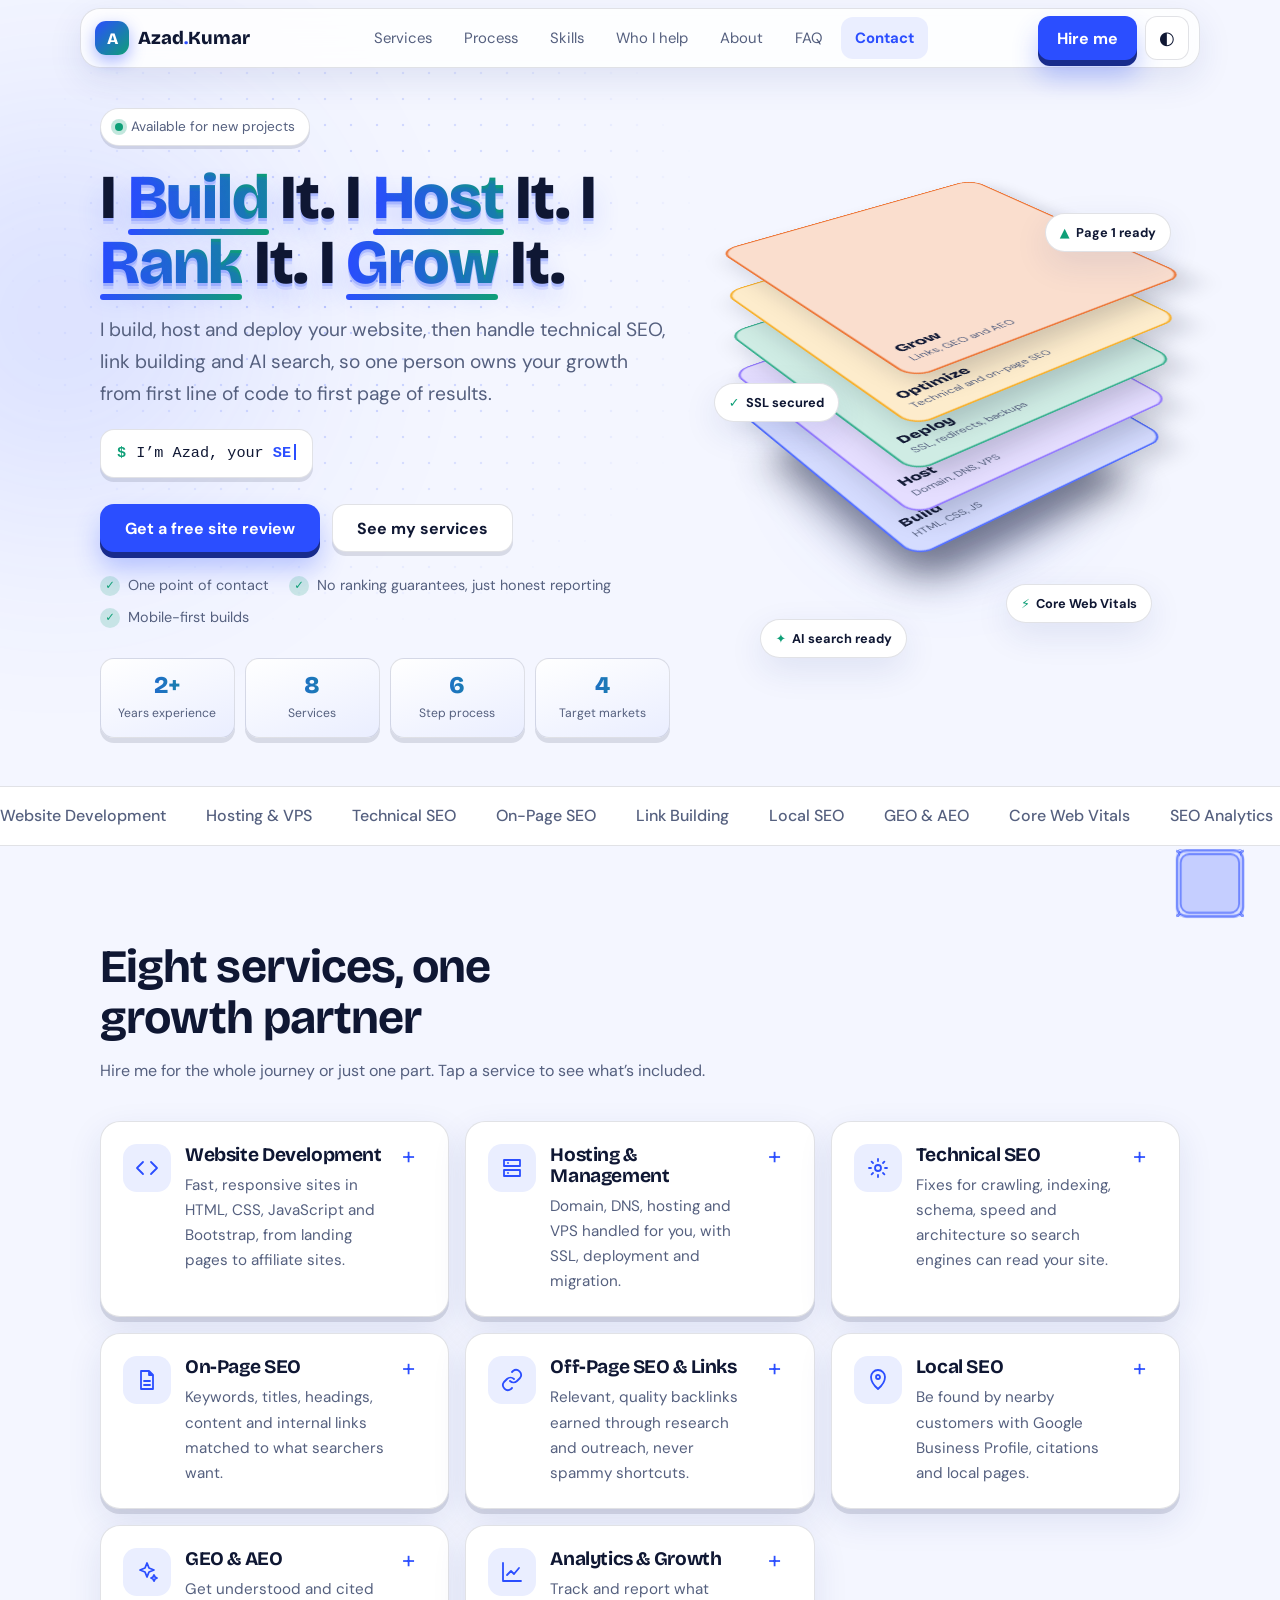
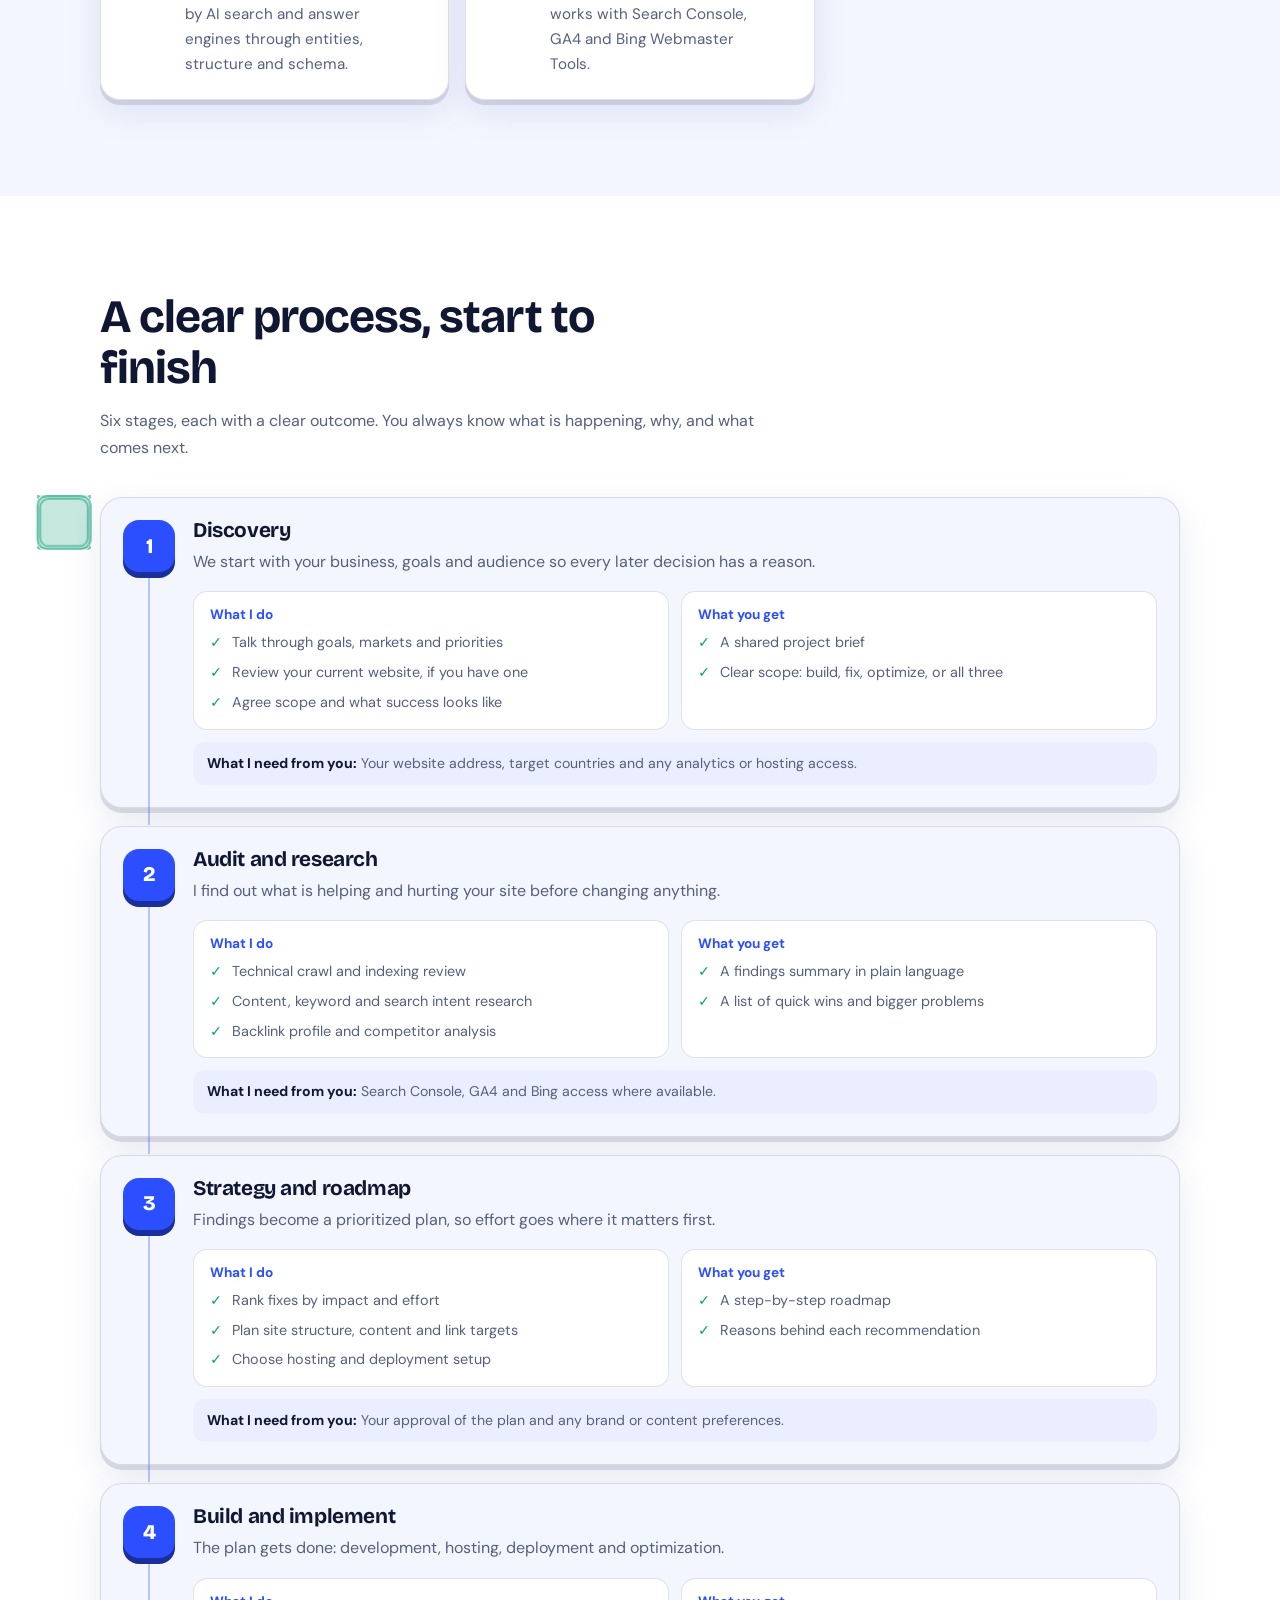
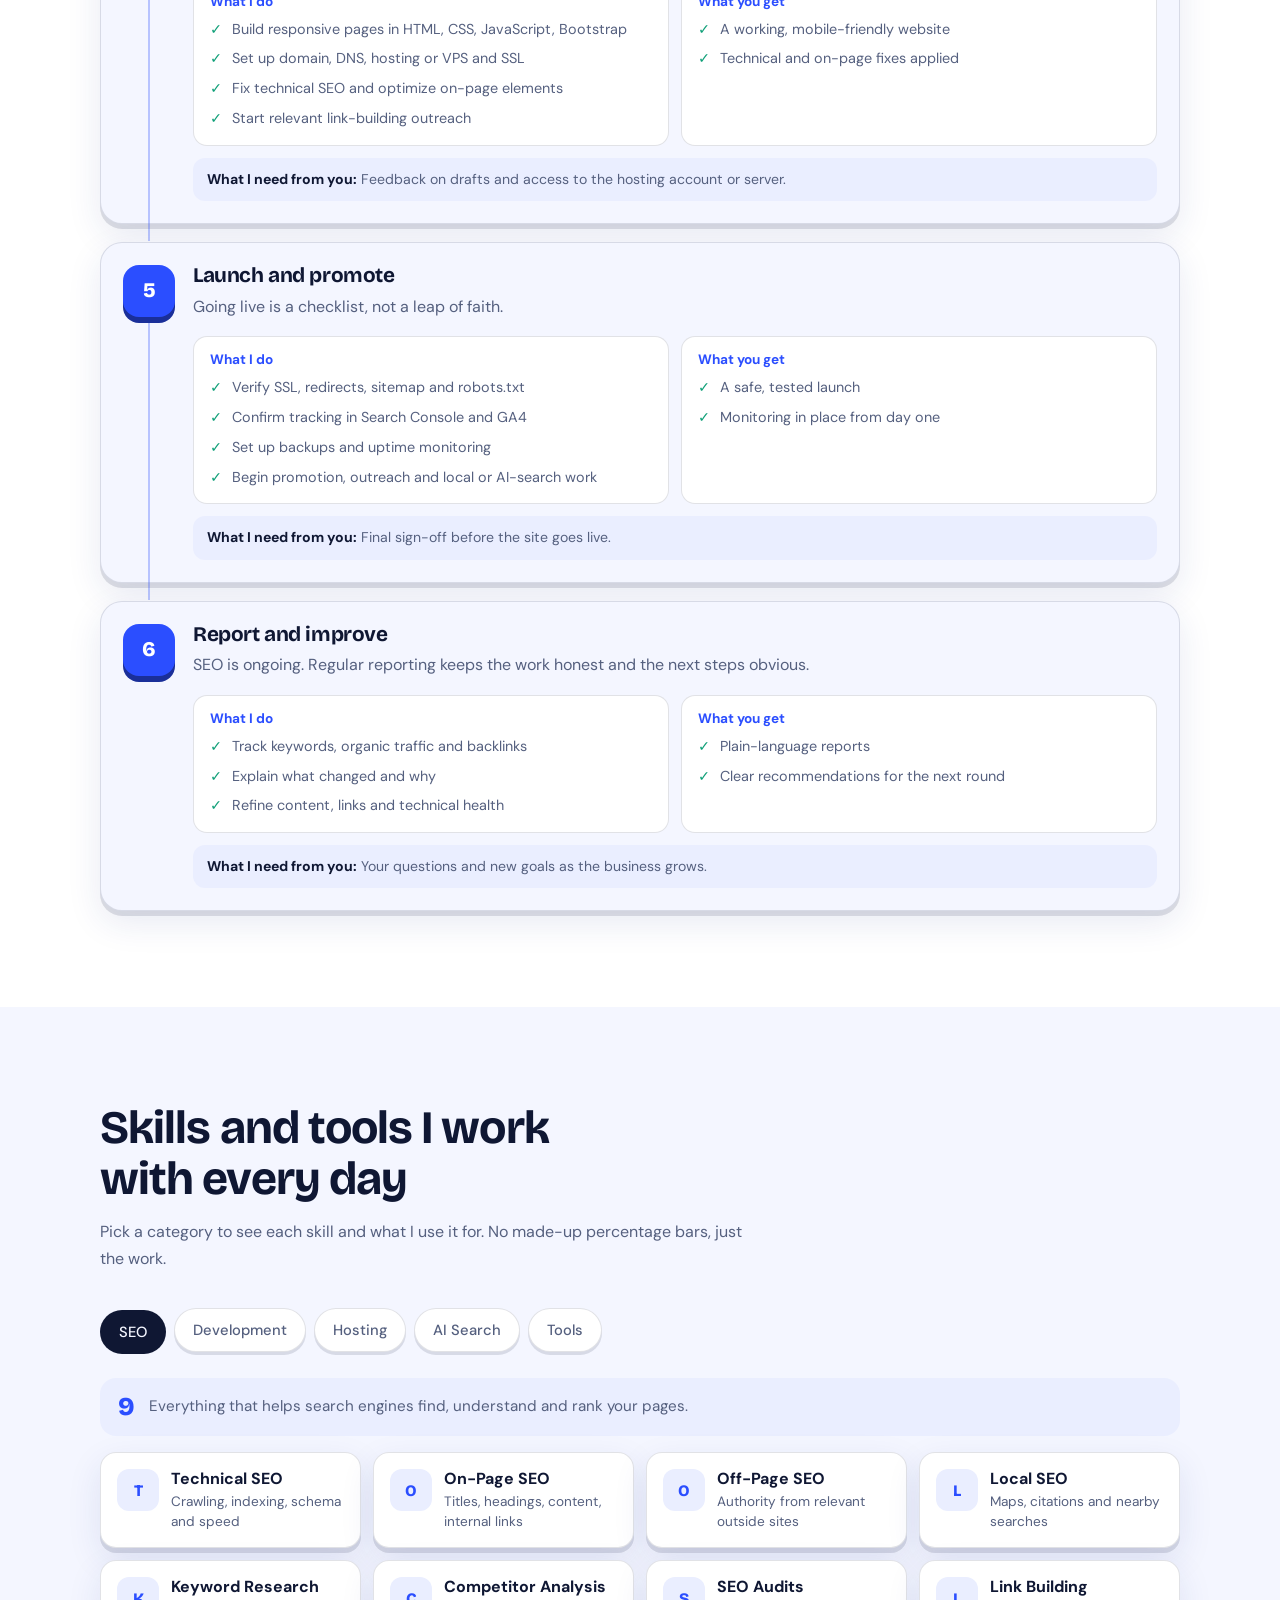
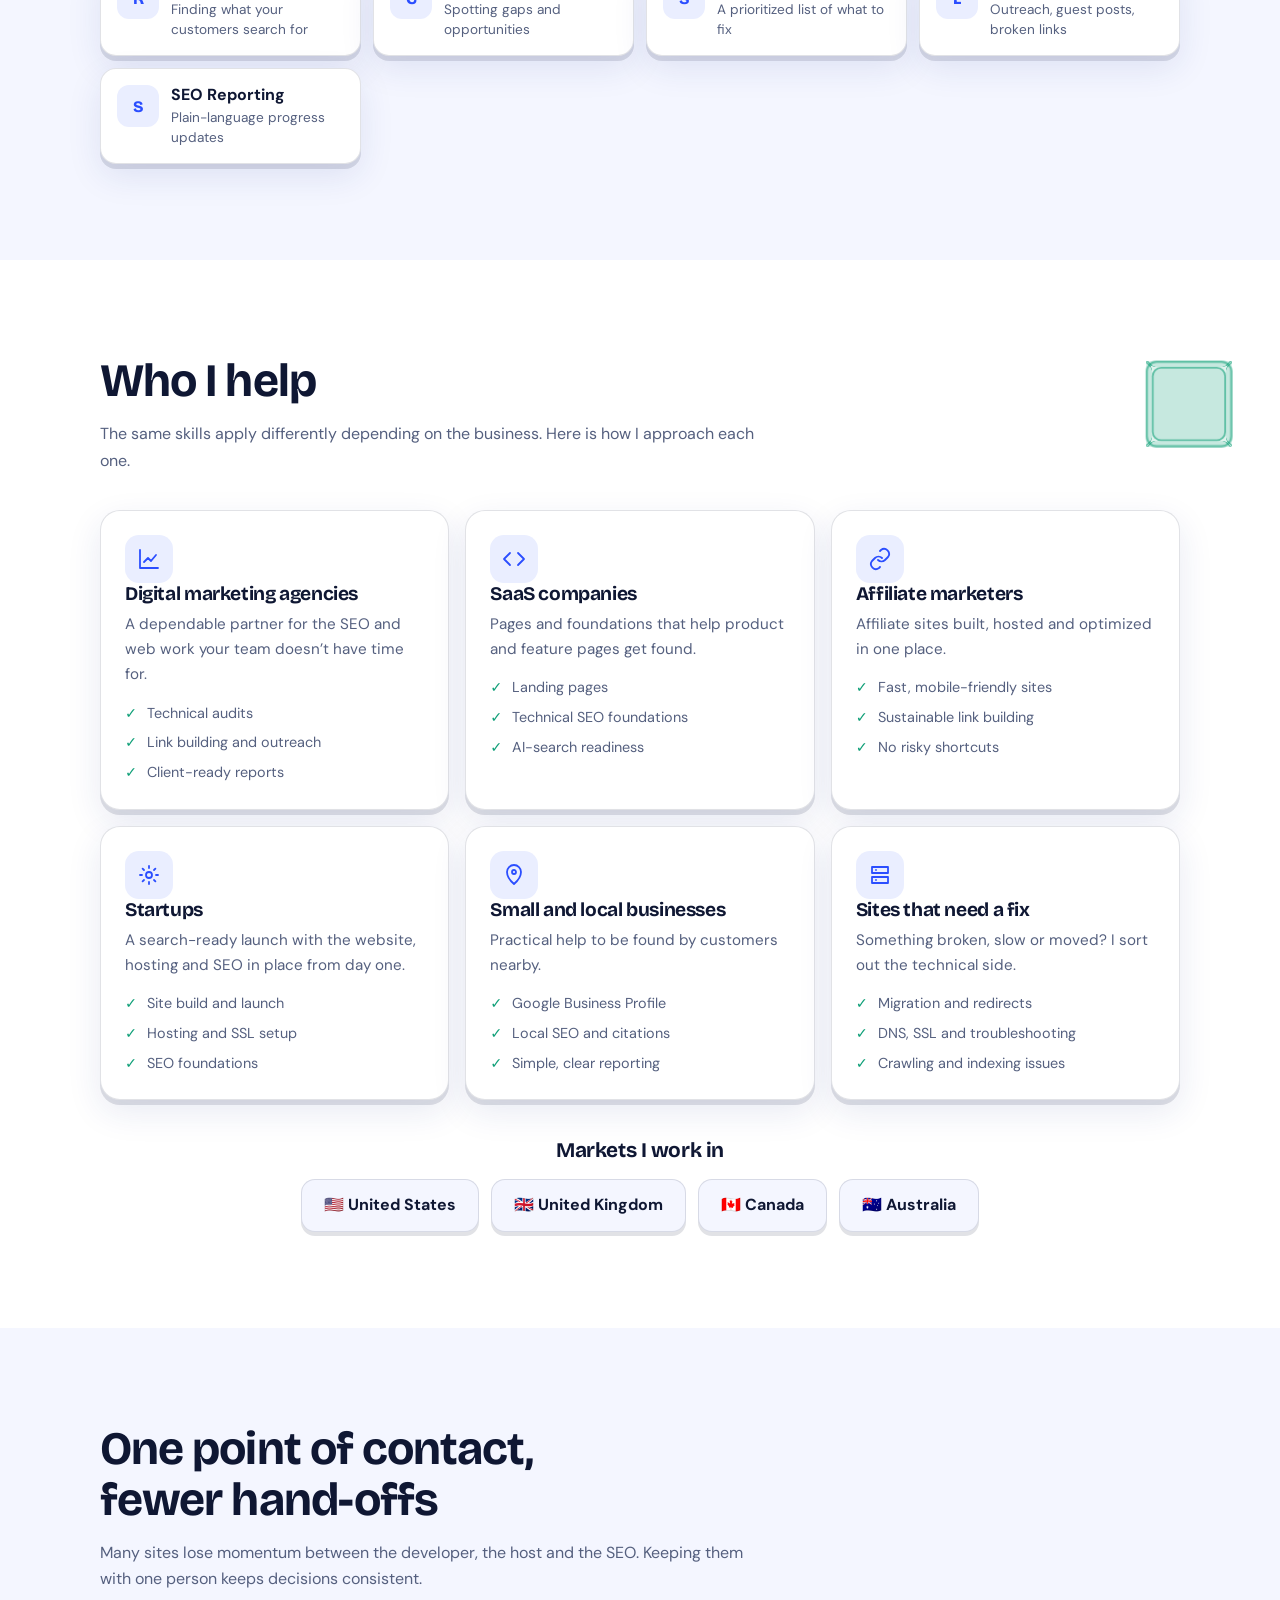
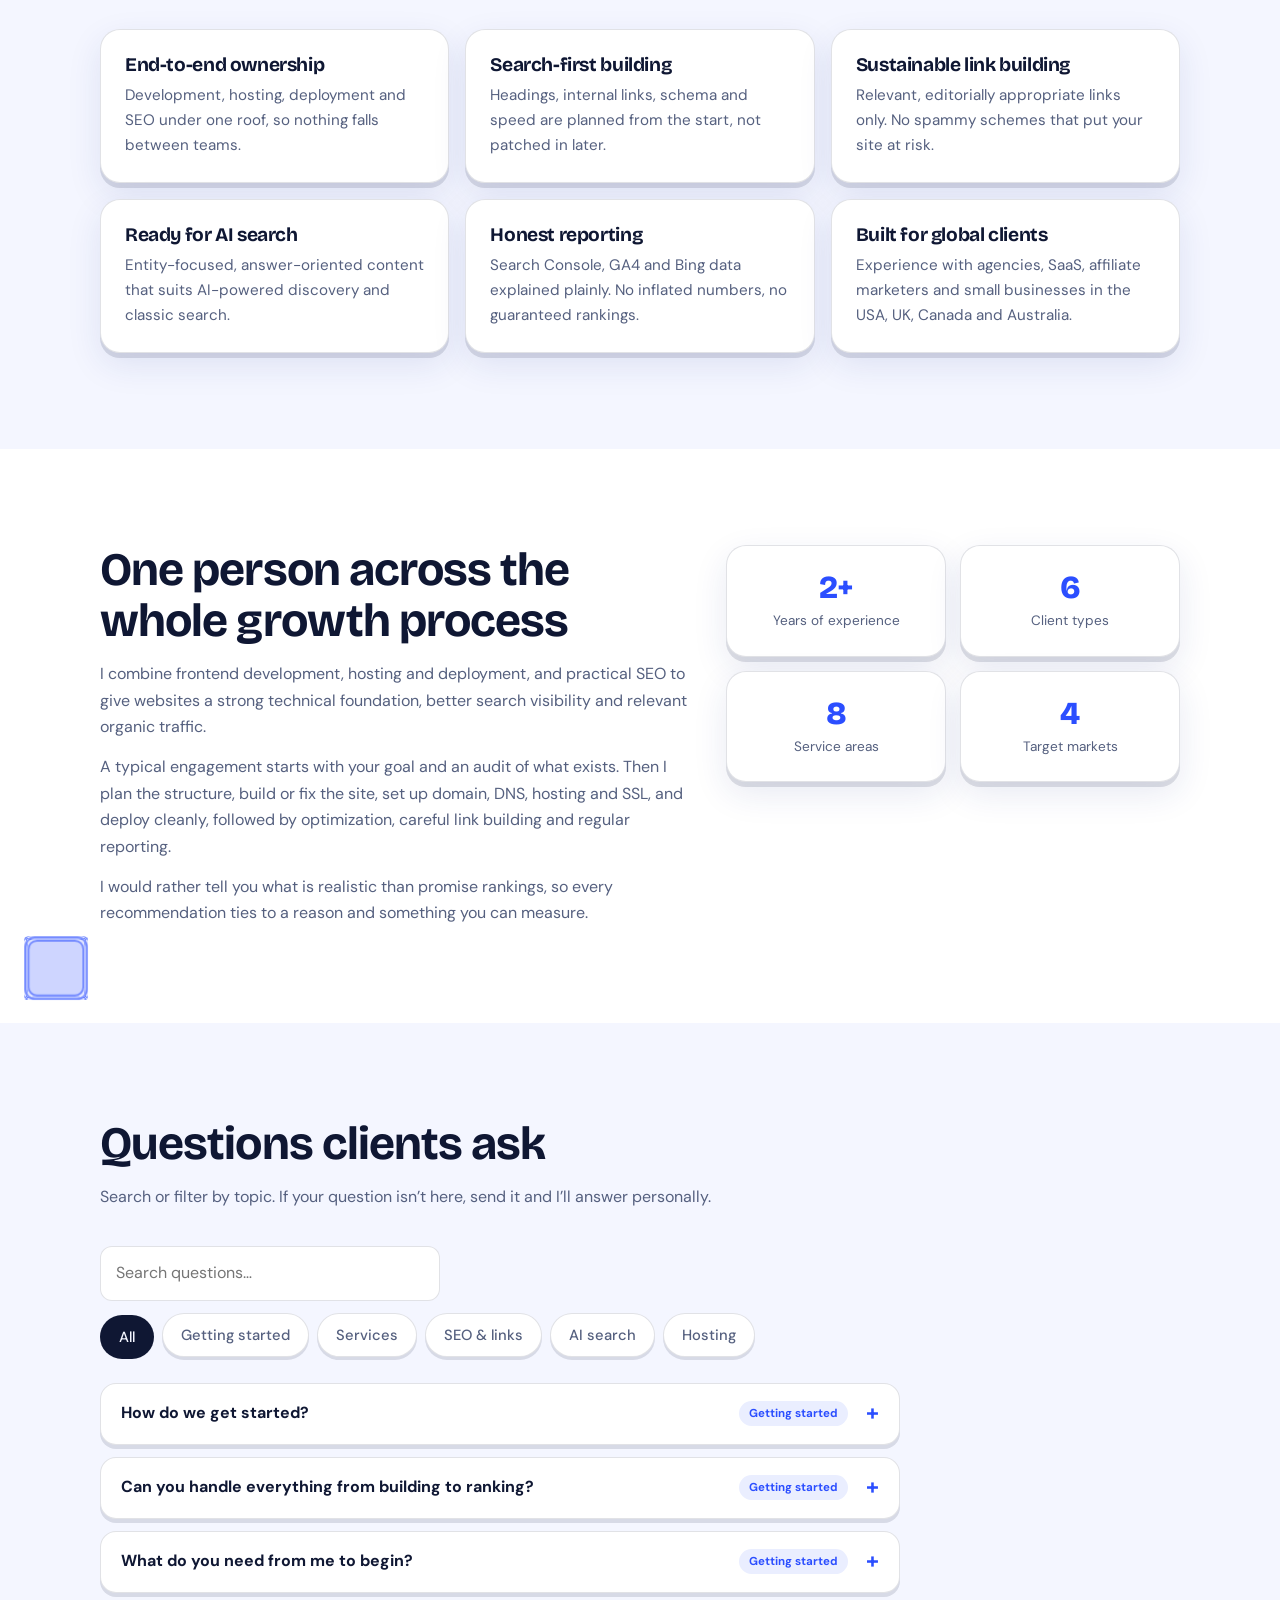
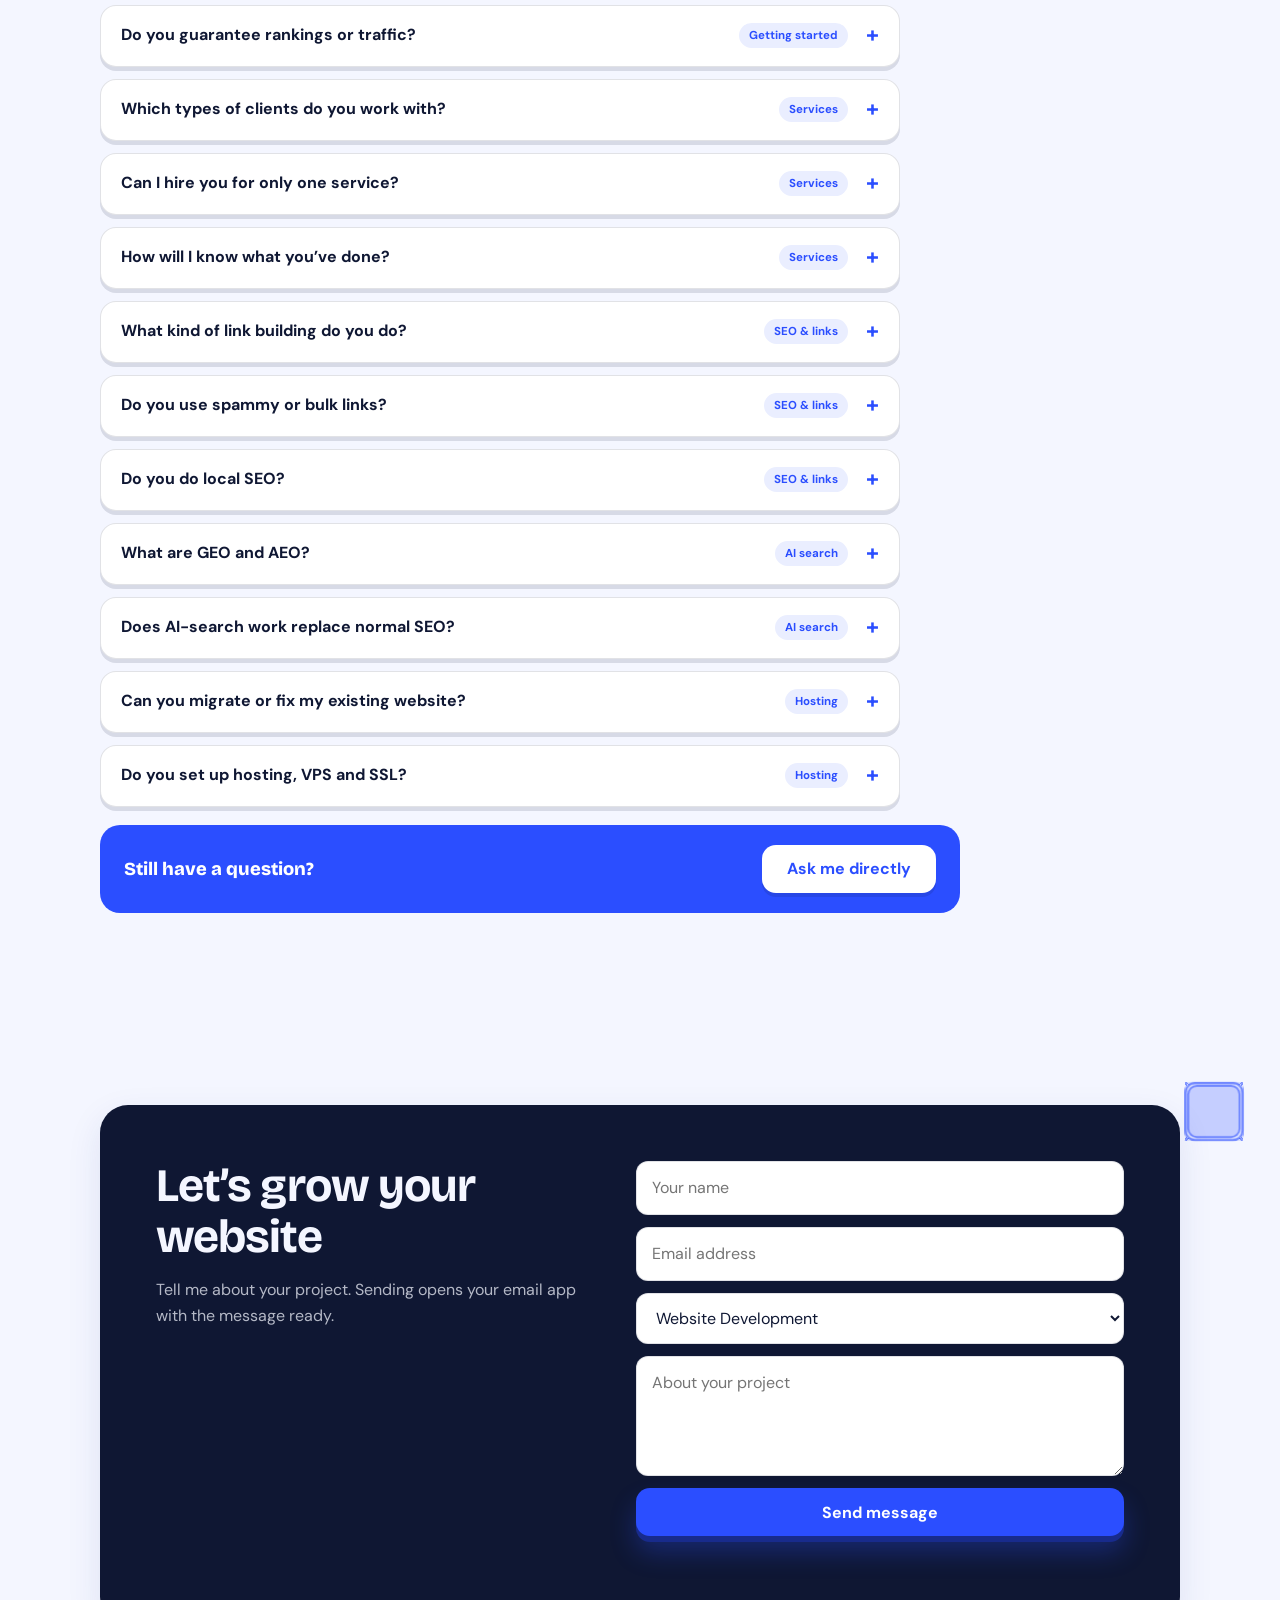
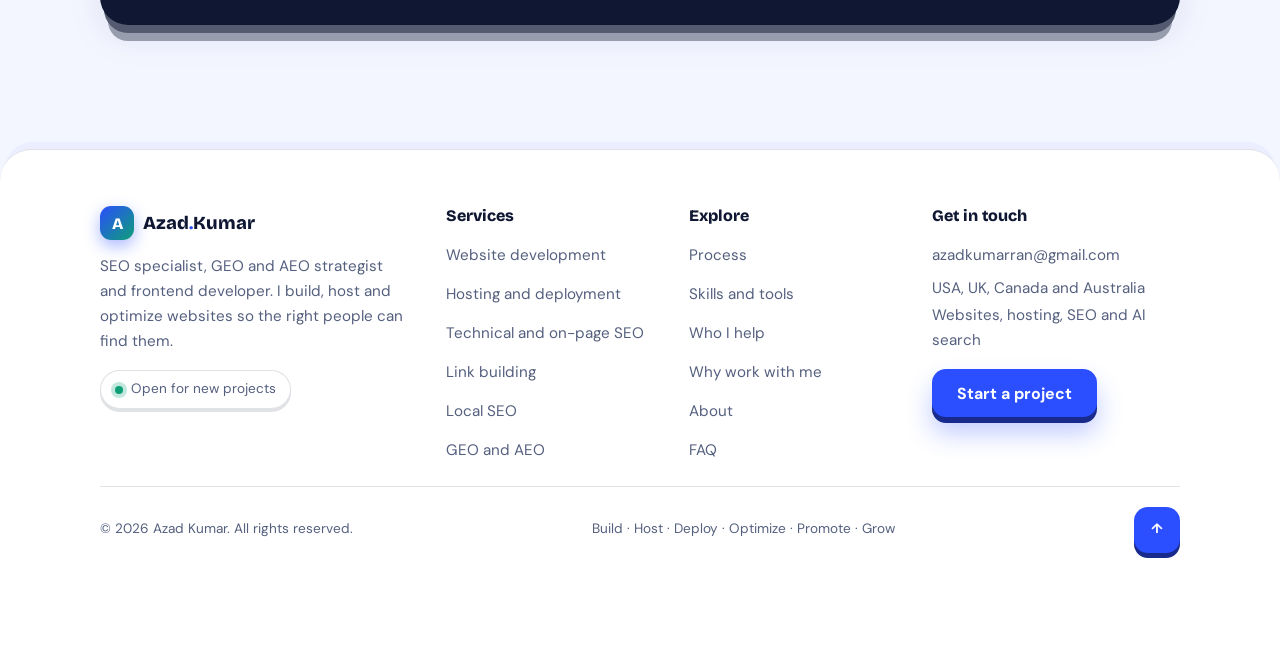
==== commit f9136acc: "Update index.html" ====
--- a/index.html
+++ b/index.html
@@ -29,7 +29,9 @@
 <link rel="alternate" hreflang="en-ca" href="https://azadkumar.vercel.app/">
 <link rel="alternate" hreflang="en-au" href="https://azadkumar.vercel.app/">
 <link rel="alternate" hreflang="x-default" href="https://azadkumar.vercel.app/">
-
+<meta name="msvalidate.01" content="039B804004E940D673D62DAFD328AF4B" />
+<meta name="google-site-verification" content="NOJaHNk0rJ40HxL3-YpXKyLeioKeMTUMxRx_sa7zgGM" />
+  
 <!-- Icons (create these files) -->
 <link rel="icon" href="/favicon.ico">
 <link rel="icon" type="image/png" sizes="180x180" href="/favicon-180.png">
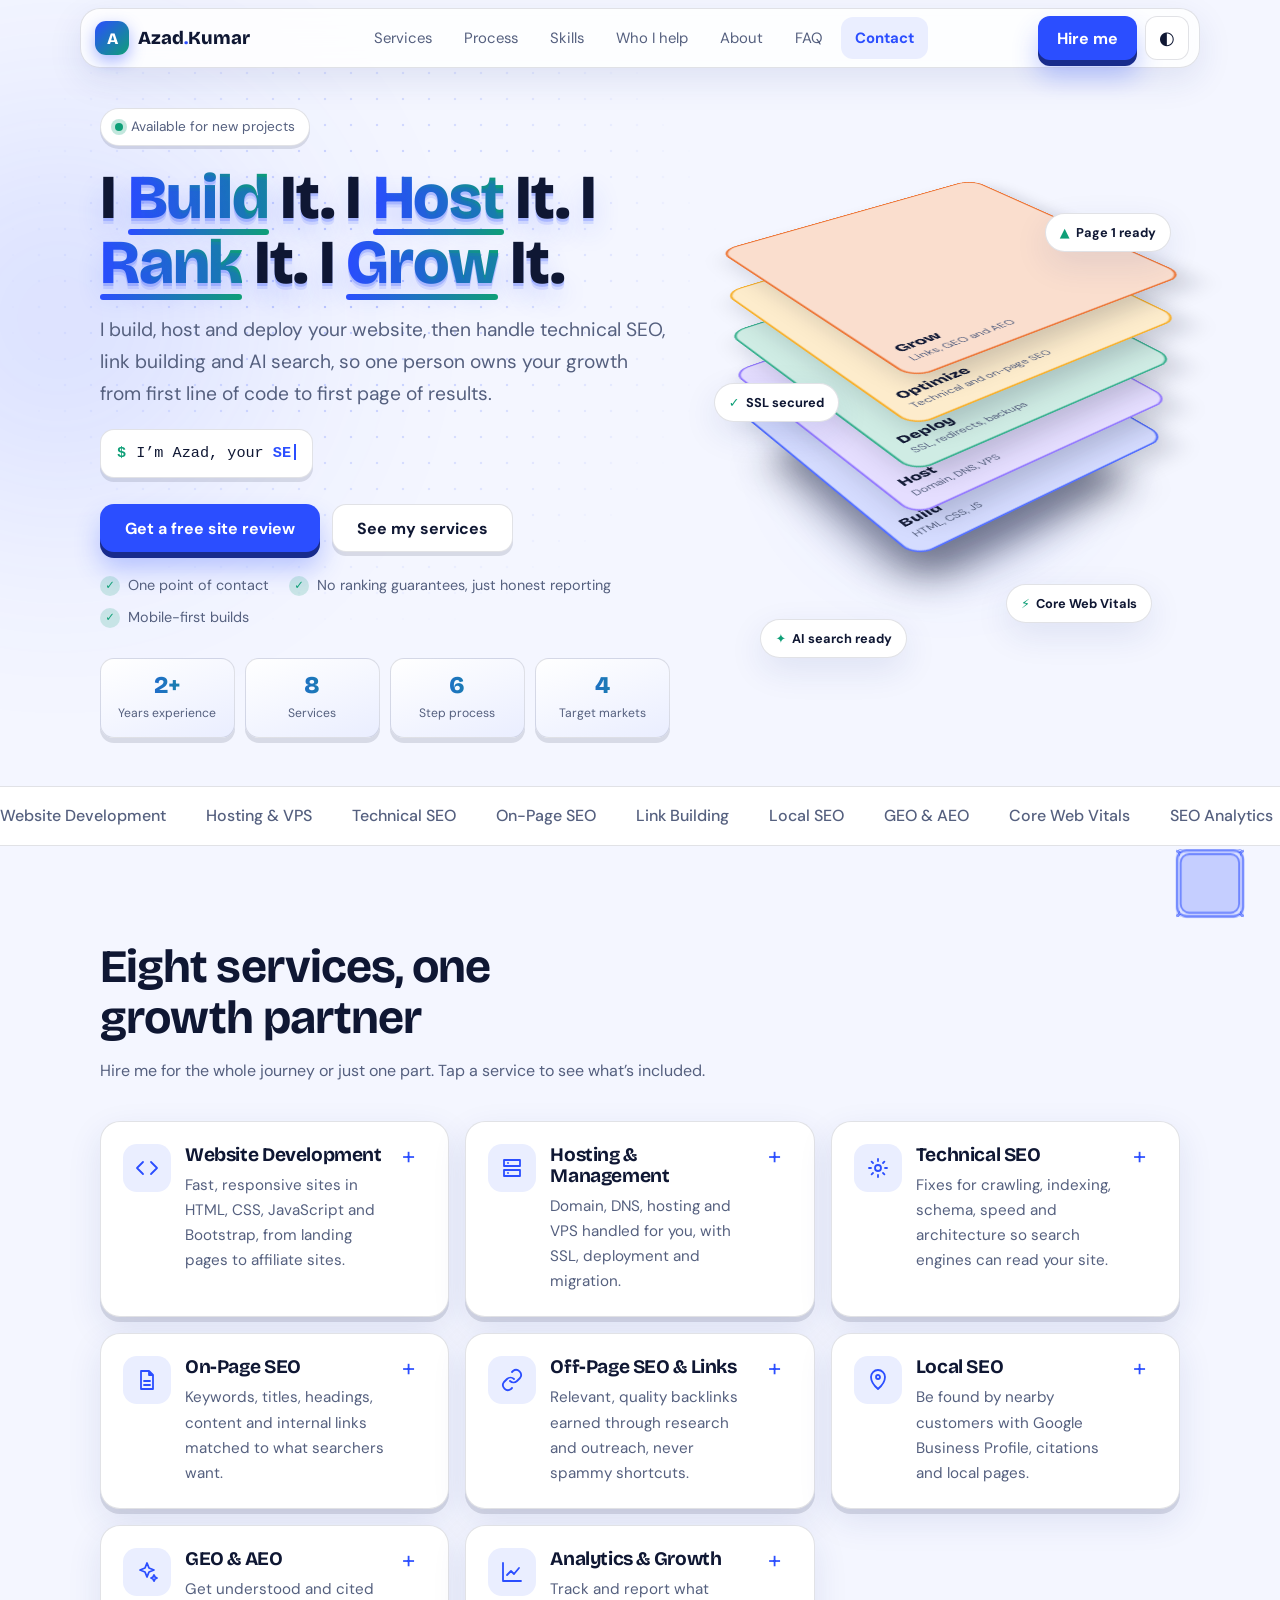
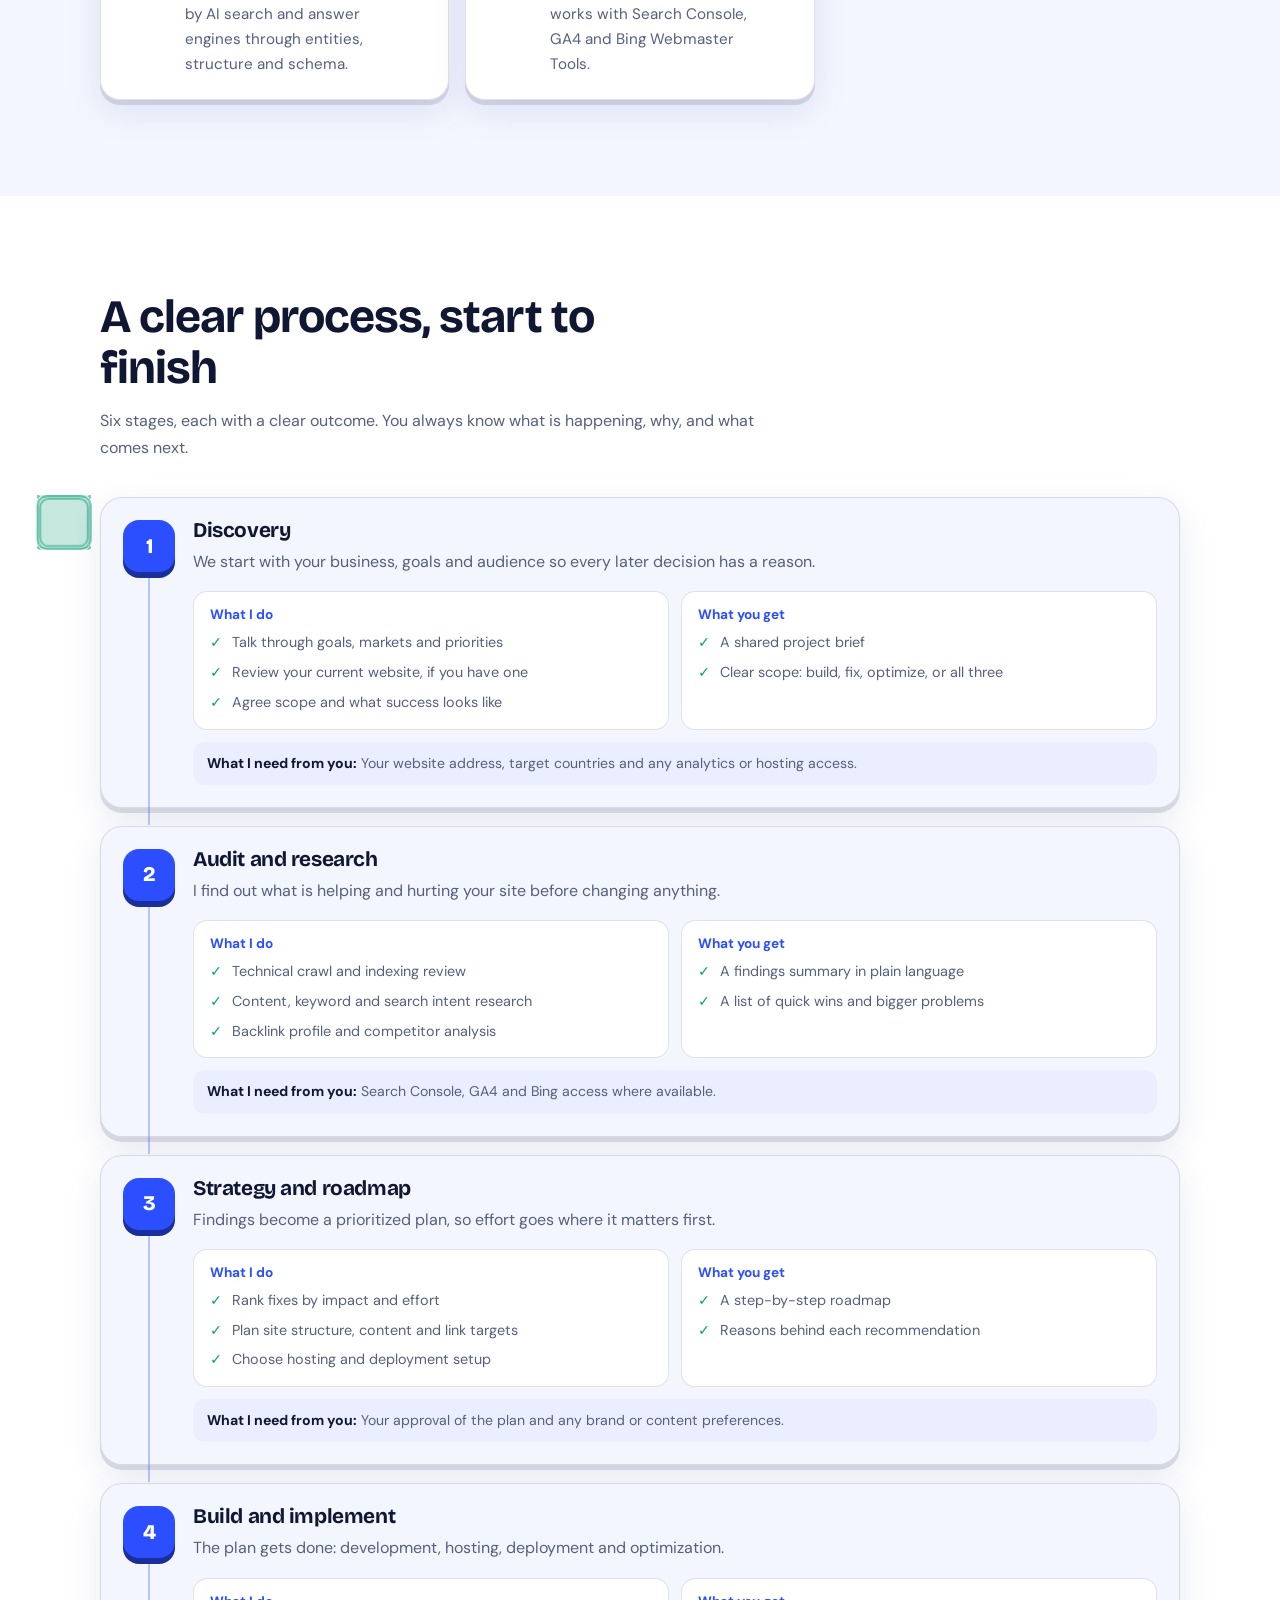
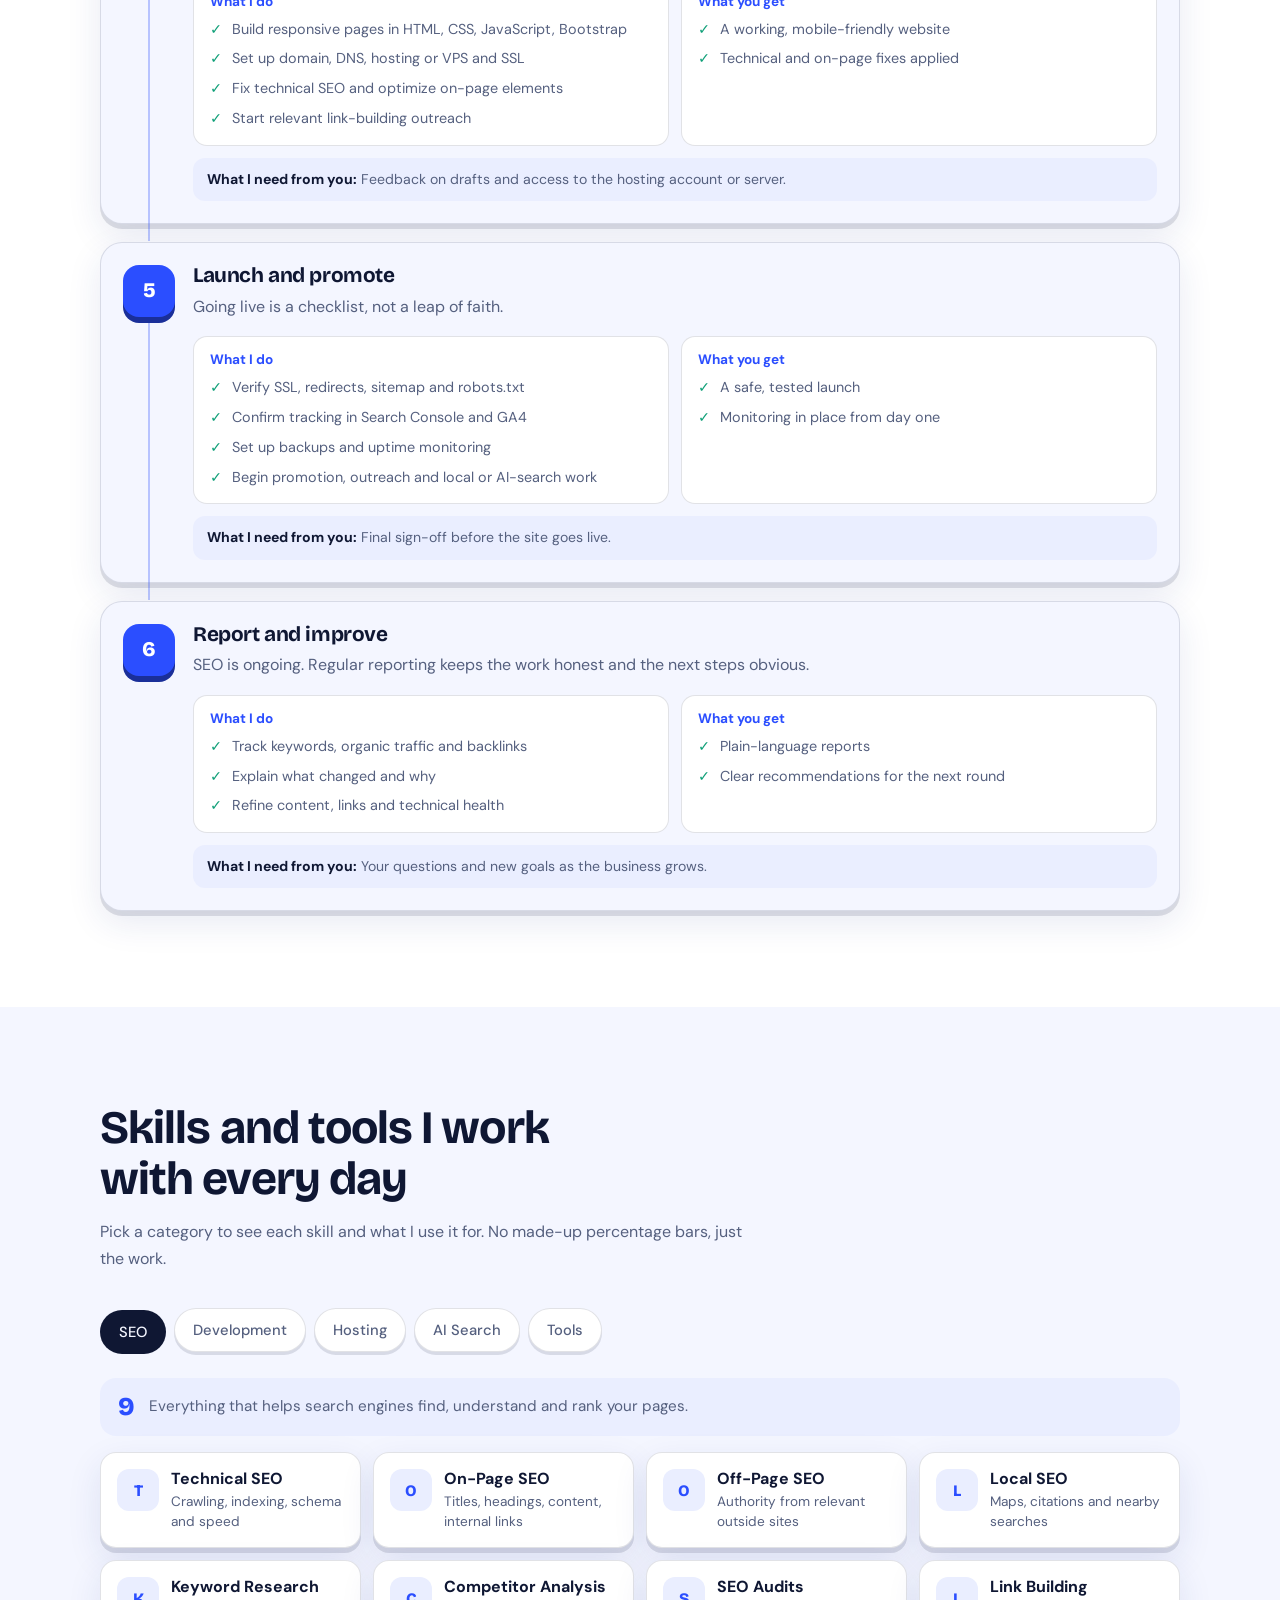
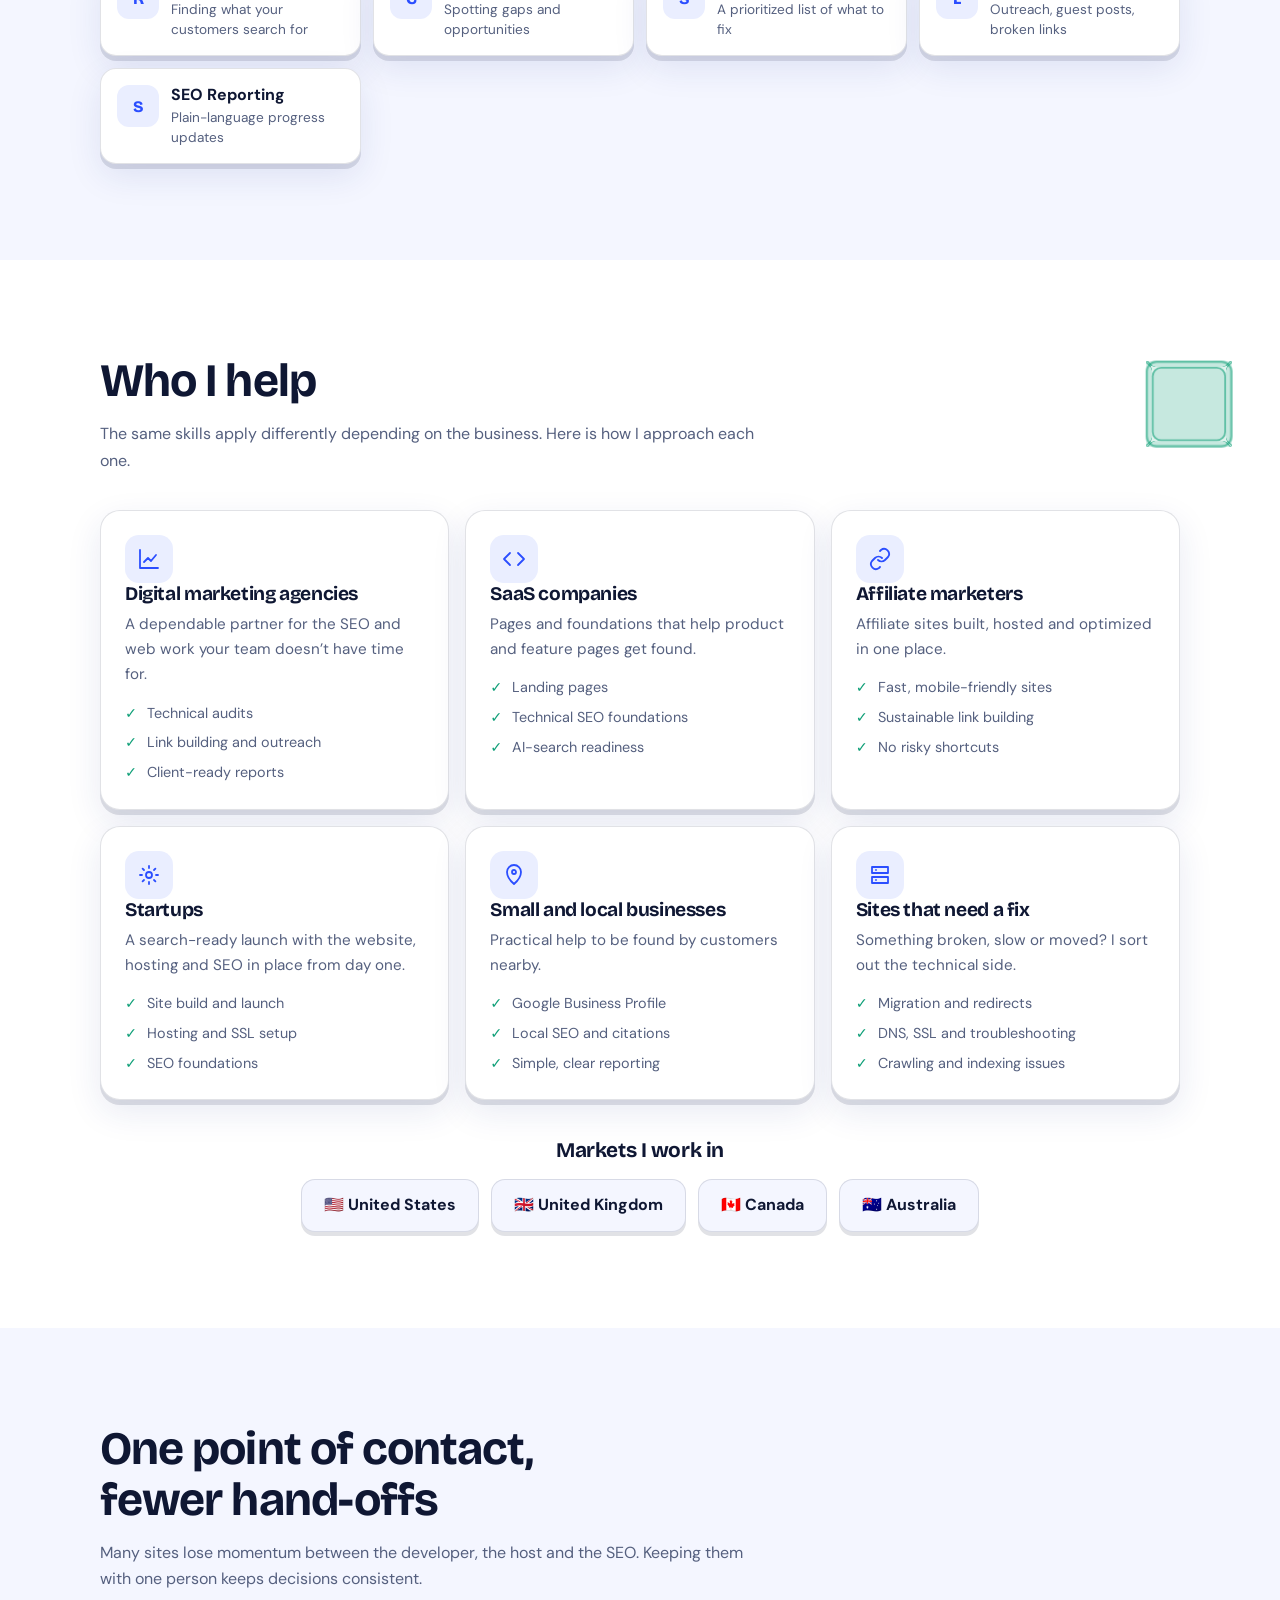
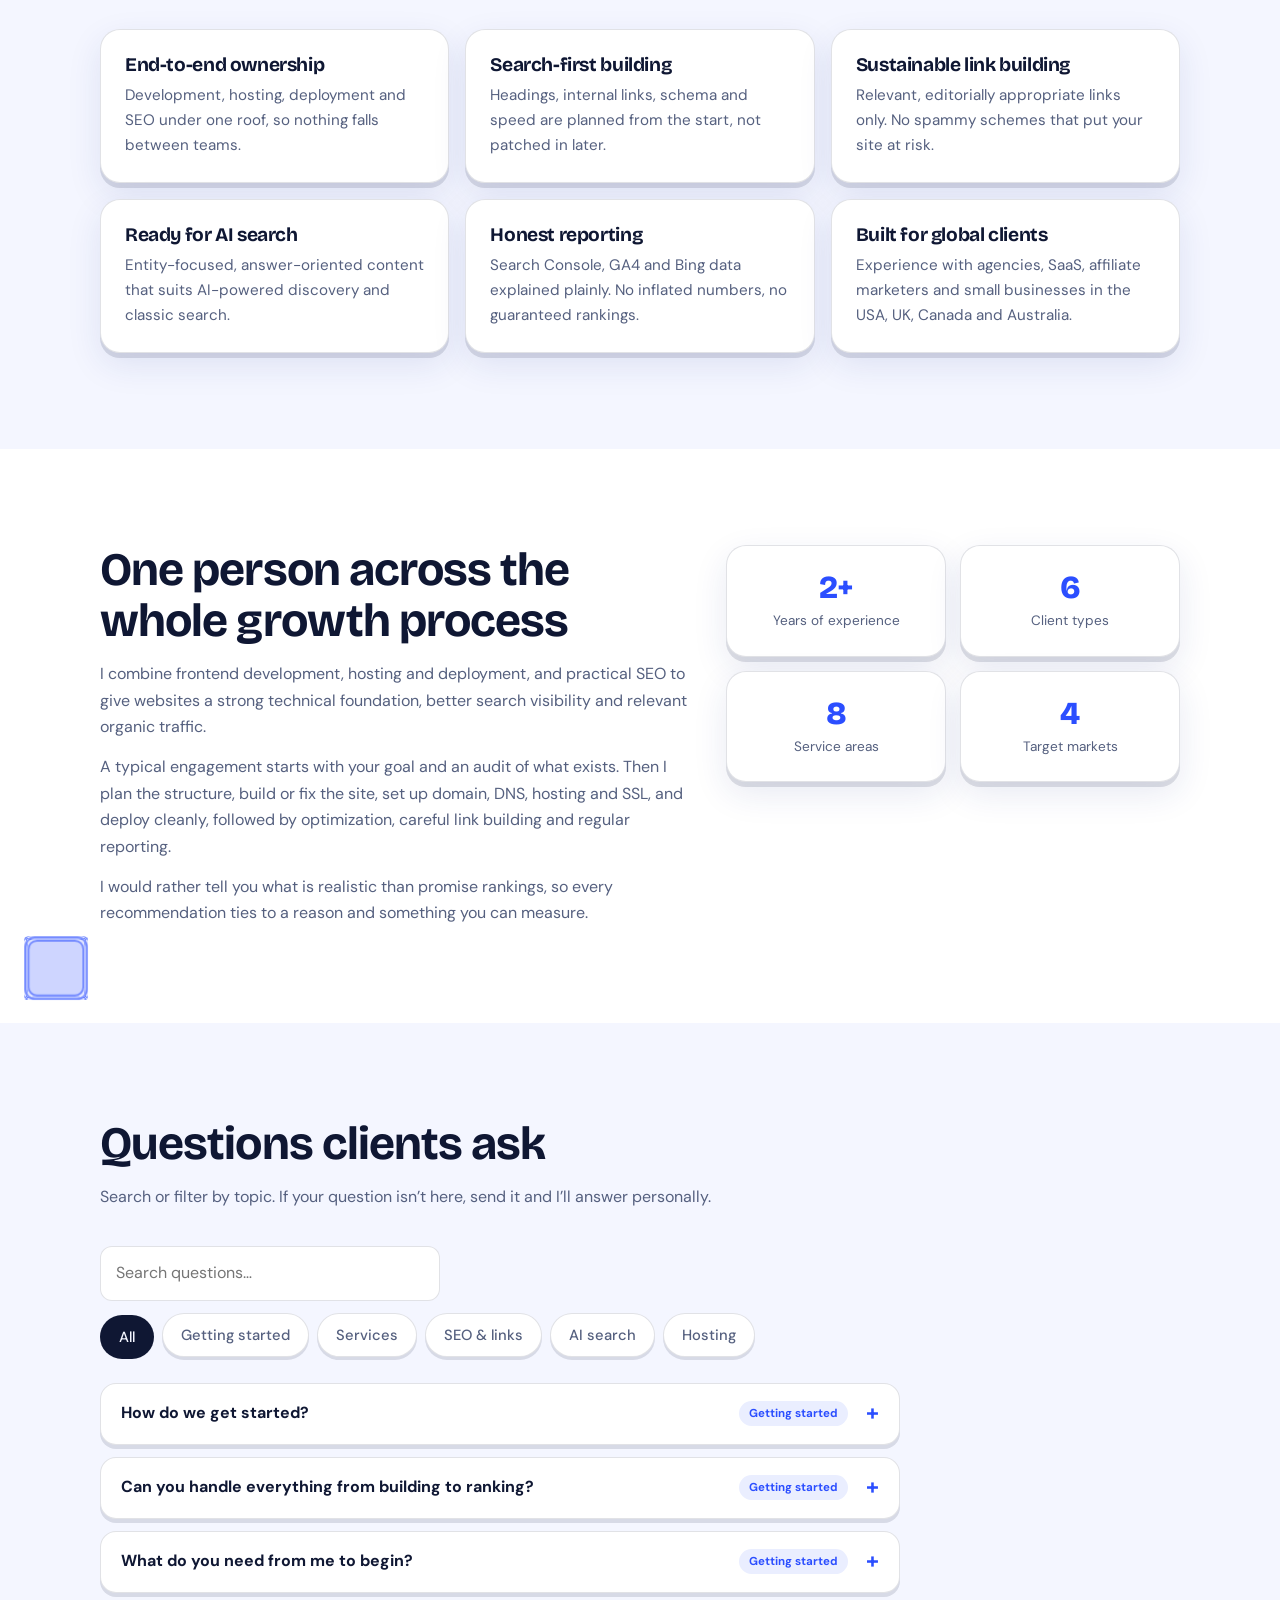
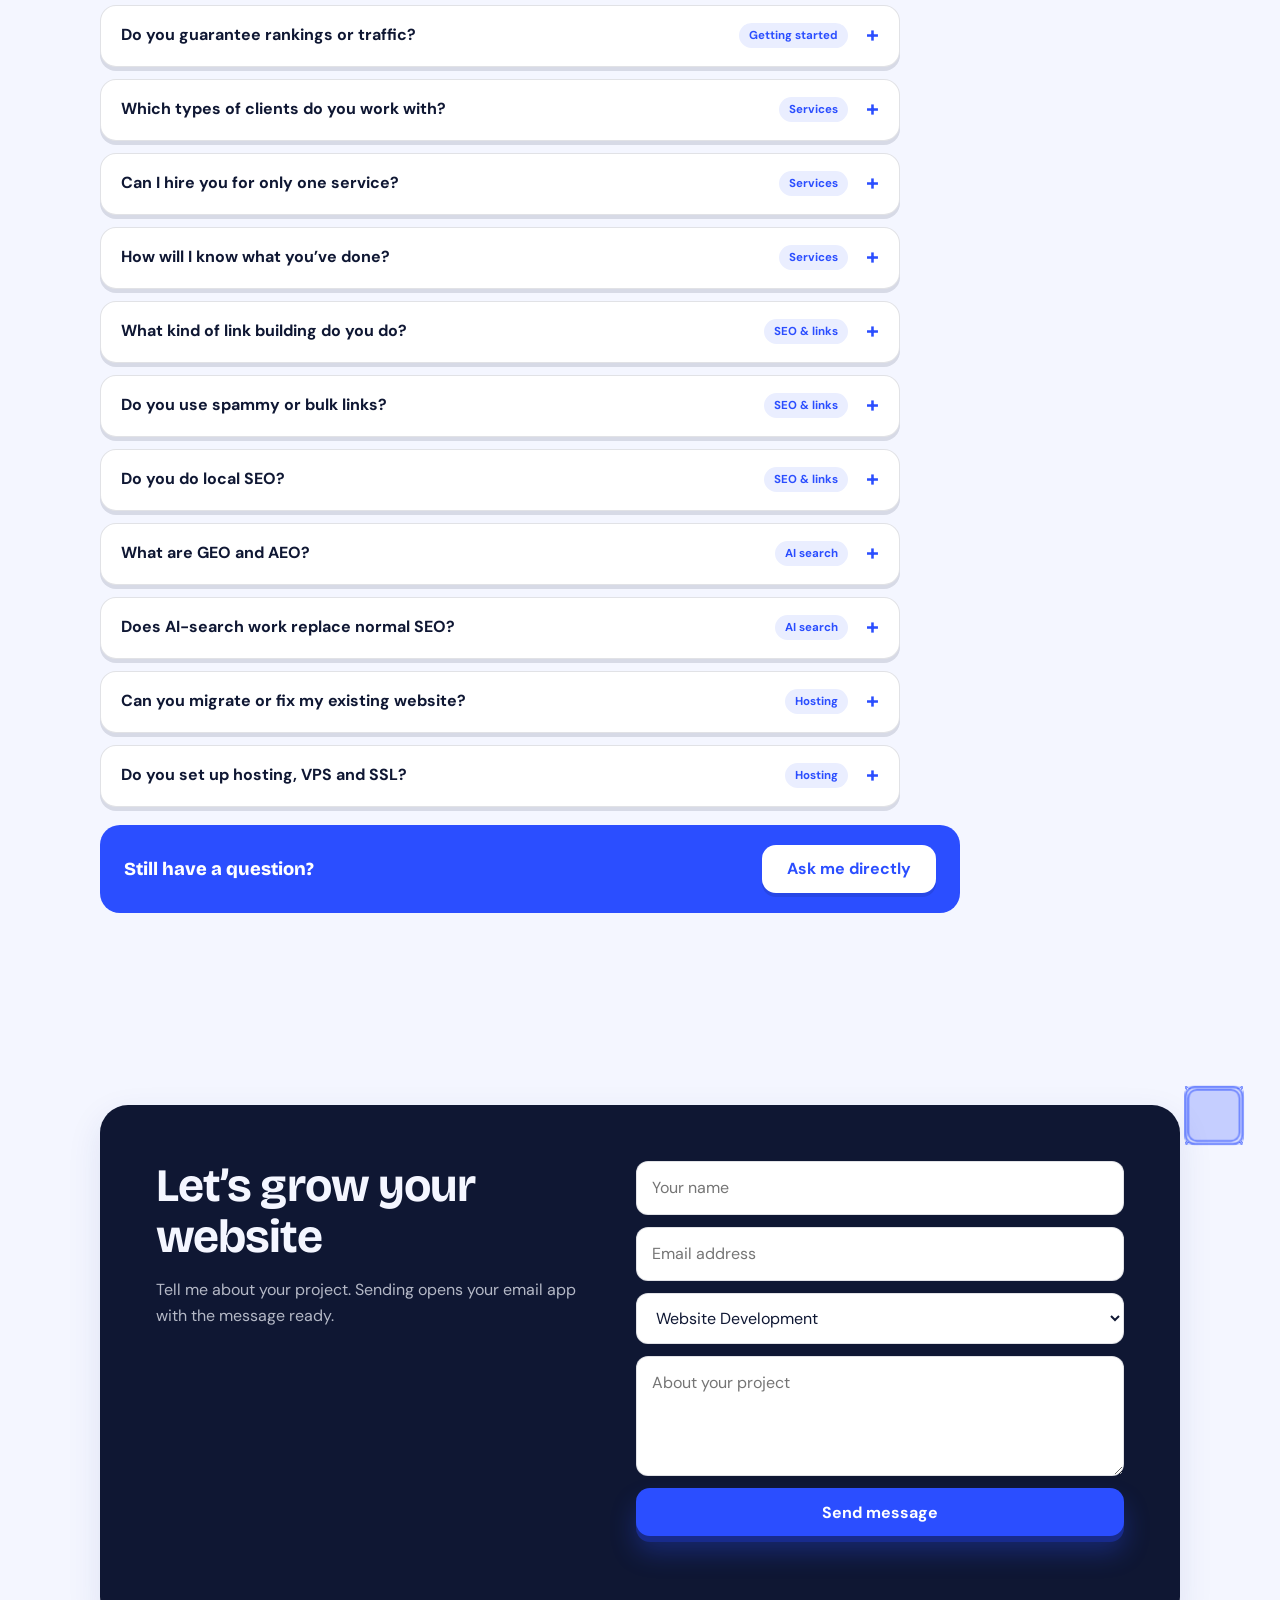
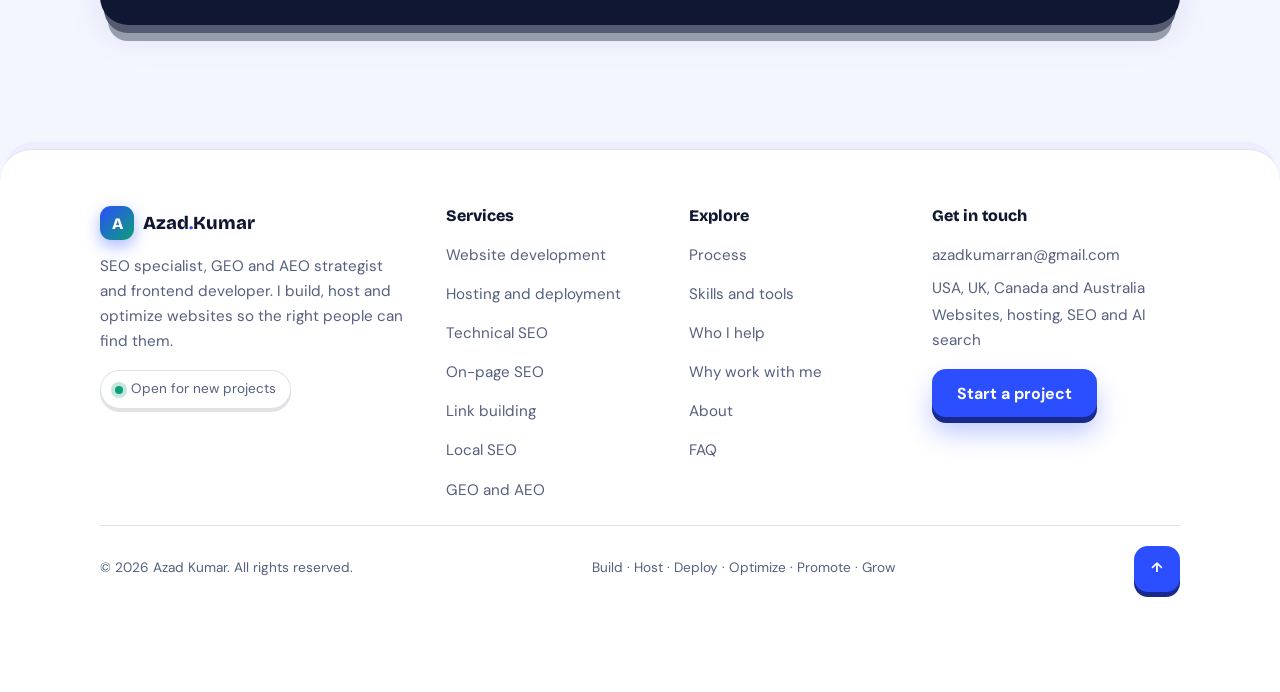
==== commit 4535c8cc: "Update index.html" ====
--- a/index.html
+++ b/index.html
@@ -221,7 +221,7 @@
 </main>
 <footer><div class="w"><div class="fg">
 <div class="fb"><a href="#top" class="logo"><span class="lm">A</span>Azad<b>.</b>Kumar</a><p>SEO specialist, GEO and AEO strategist and frontend developer. I build, host and optimize websites so the right people can find them.</p><span class="pill"><i></i>Open for new projects</span></div>
-<div><h4>Services</h4><ul><li><a href="#services">Website development</a></li><li><a href="#services">Hosting and deployment</a></li><li><a href="#services">Technical and on-page SEO</a></li><li><a href="#services">Link building</a></li><li><a href="#services">Local SEO</a></li><li><a href="#services">GEO and AEO</a></li></ul></div>
+<div><h4>Services</h4><ul><li><a href="https://azadkumar.vercel.app/website-development/">Website development</a></li><li><a href="https://azadkumar.vercel.app/hosting-management/">Hosting and deployment</a></li><li><a href="https://azadkumar.vercel.app/technical-seo/">Technical SEO</a></li><li><a href="https://azadkumar.vercel.app/on-page-seo/">On-page SEO</a></li><li><a href="https://azadkumar.vercel.app/off-page-seo/">Link building</a></li><li><a href="https://azadkumar.vercel.app/local-seo/">Local SEO</a></li><li><a href="https://azadkumar.vercel.app/geo-aeo/">GEO and AEO</a></li></ul></div>
 <div><h4>Explore</h4><ul><li><a href="#process">Process</a></li><li><a href="#skills">Skills and tools</a></li><li><a href="#clients">Who I help</a></li><li><a href="#why">Why work with me</a></li><li><a href="#about">About</a></li><li><a href="#faq">FAQ</a></li></ul></div>
 <div><h4>Get in touch</h4><ul><li><a id="fe" href="#contact">Send a message</a></li><li>USA, UK, Canada and Australia</li><li>Websites, hosting, SEO and AI search</li></ul><a class="btn pri" href="#contact">Start a project</a></div></div>
 <!-- <div class="fw" aria-hidden="true">Azad Kumar</div> -->
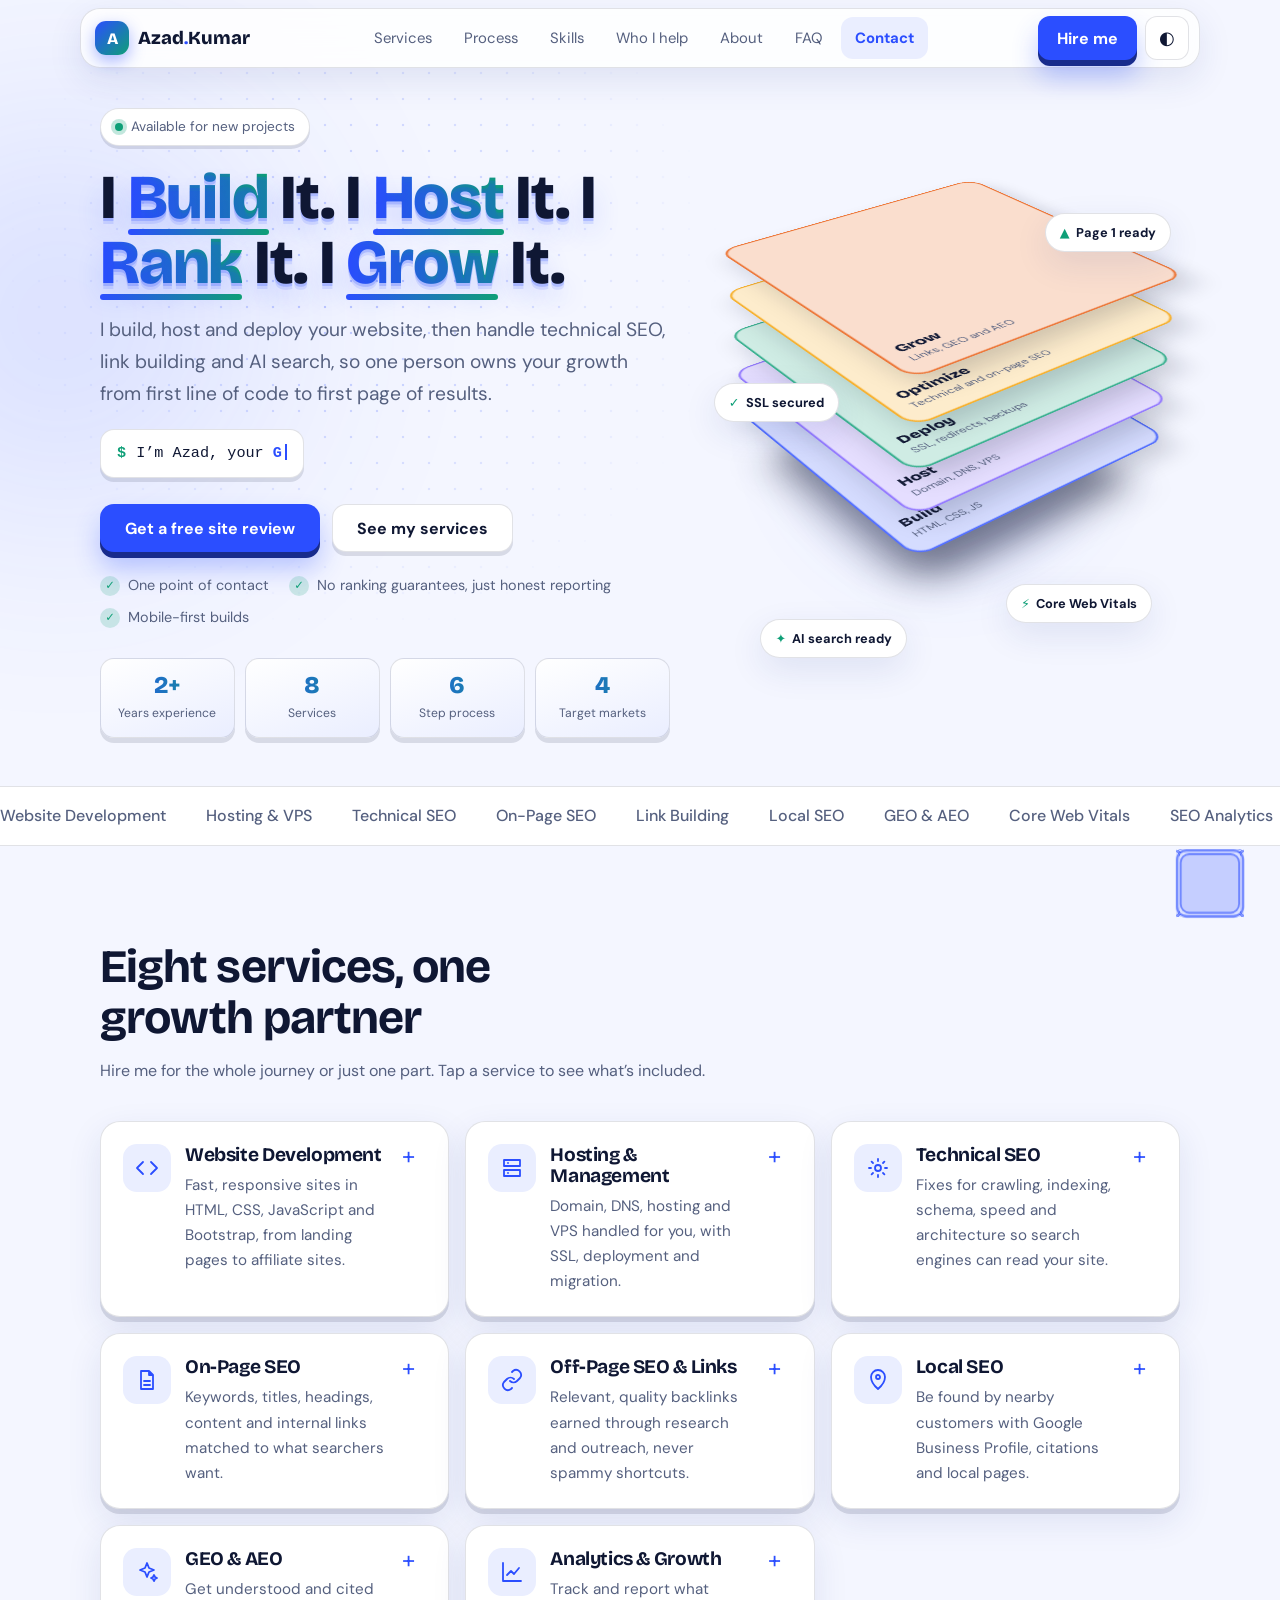
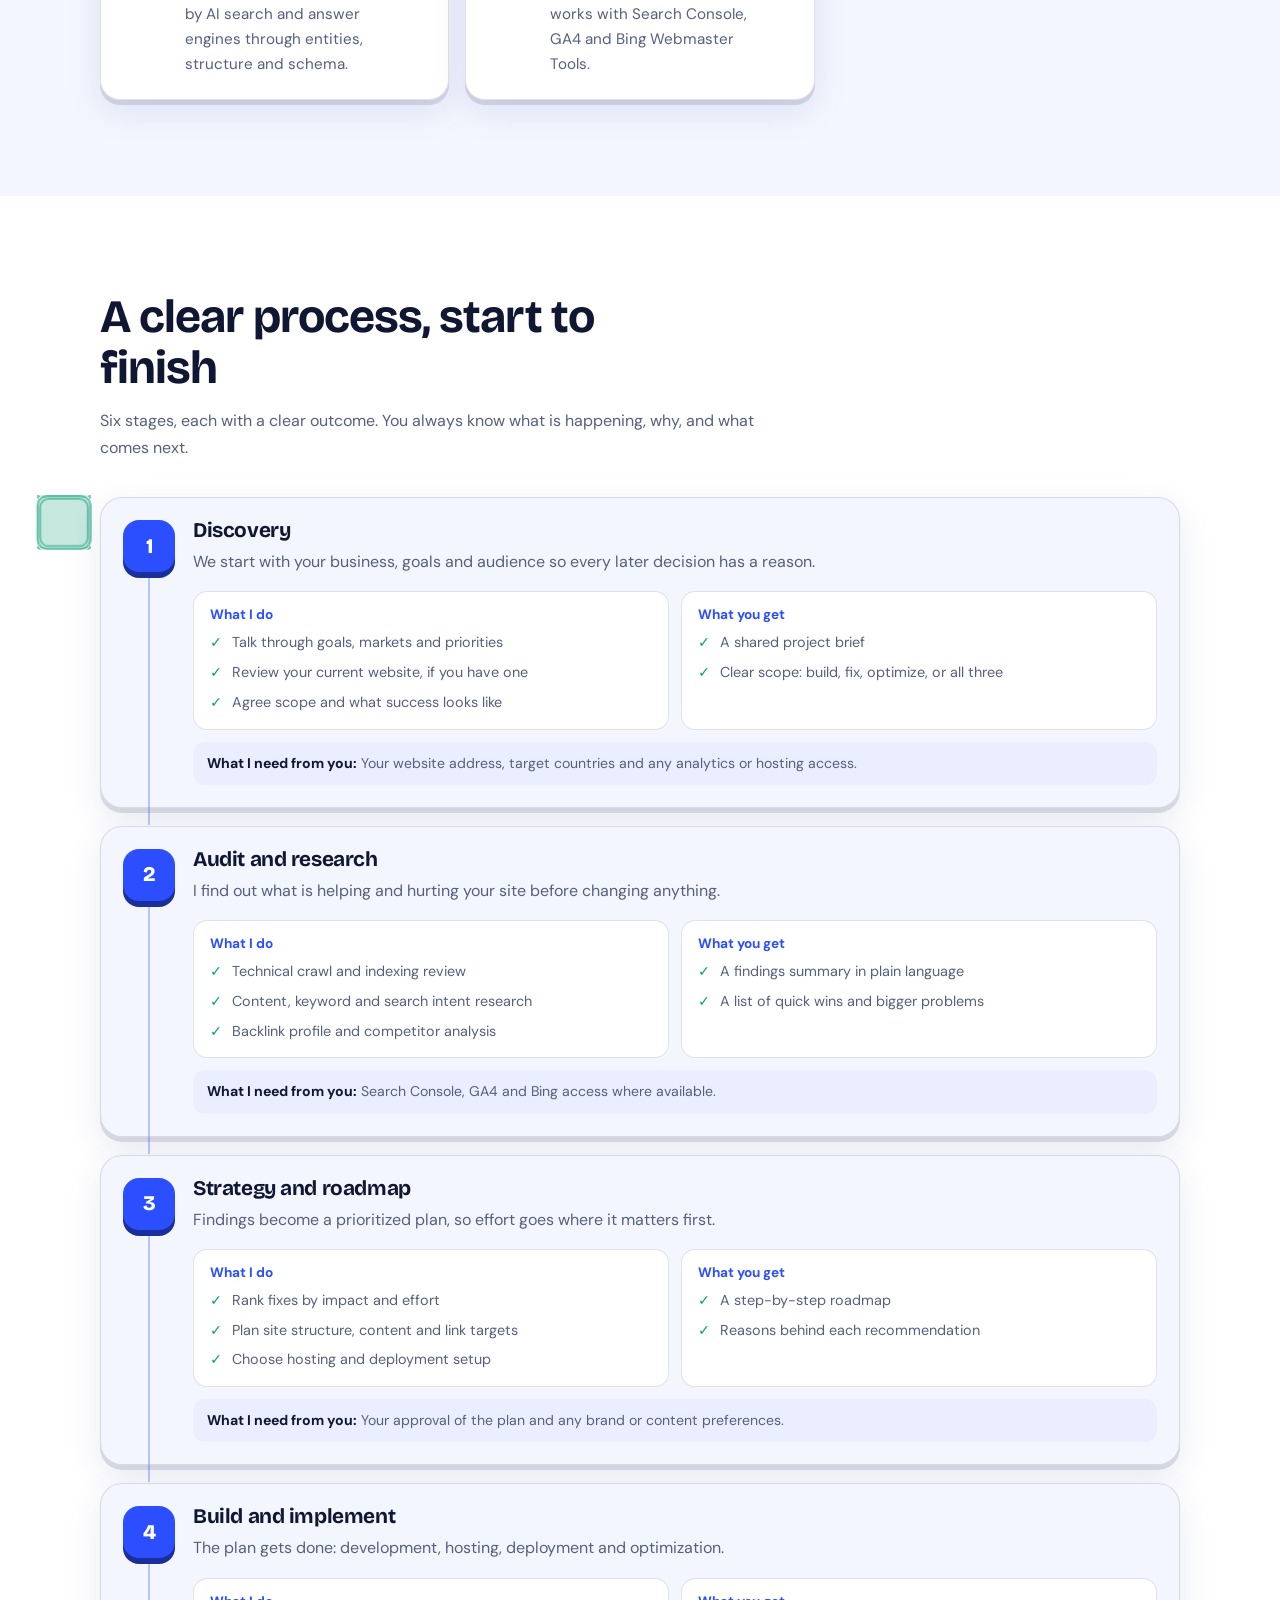
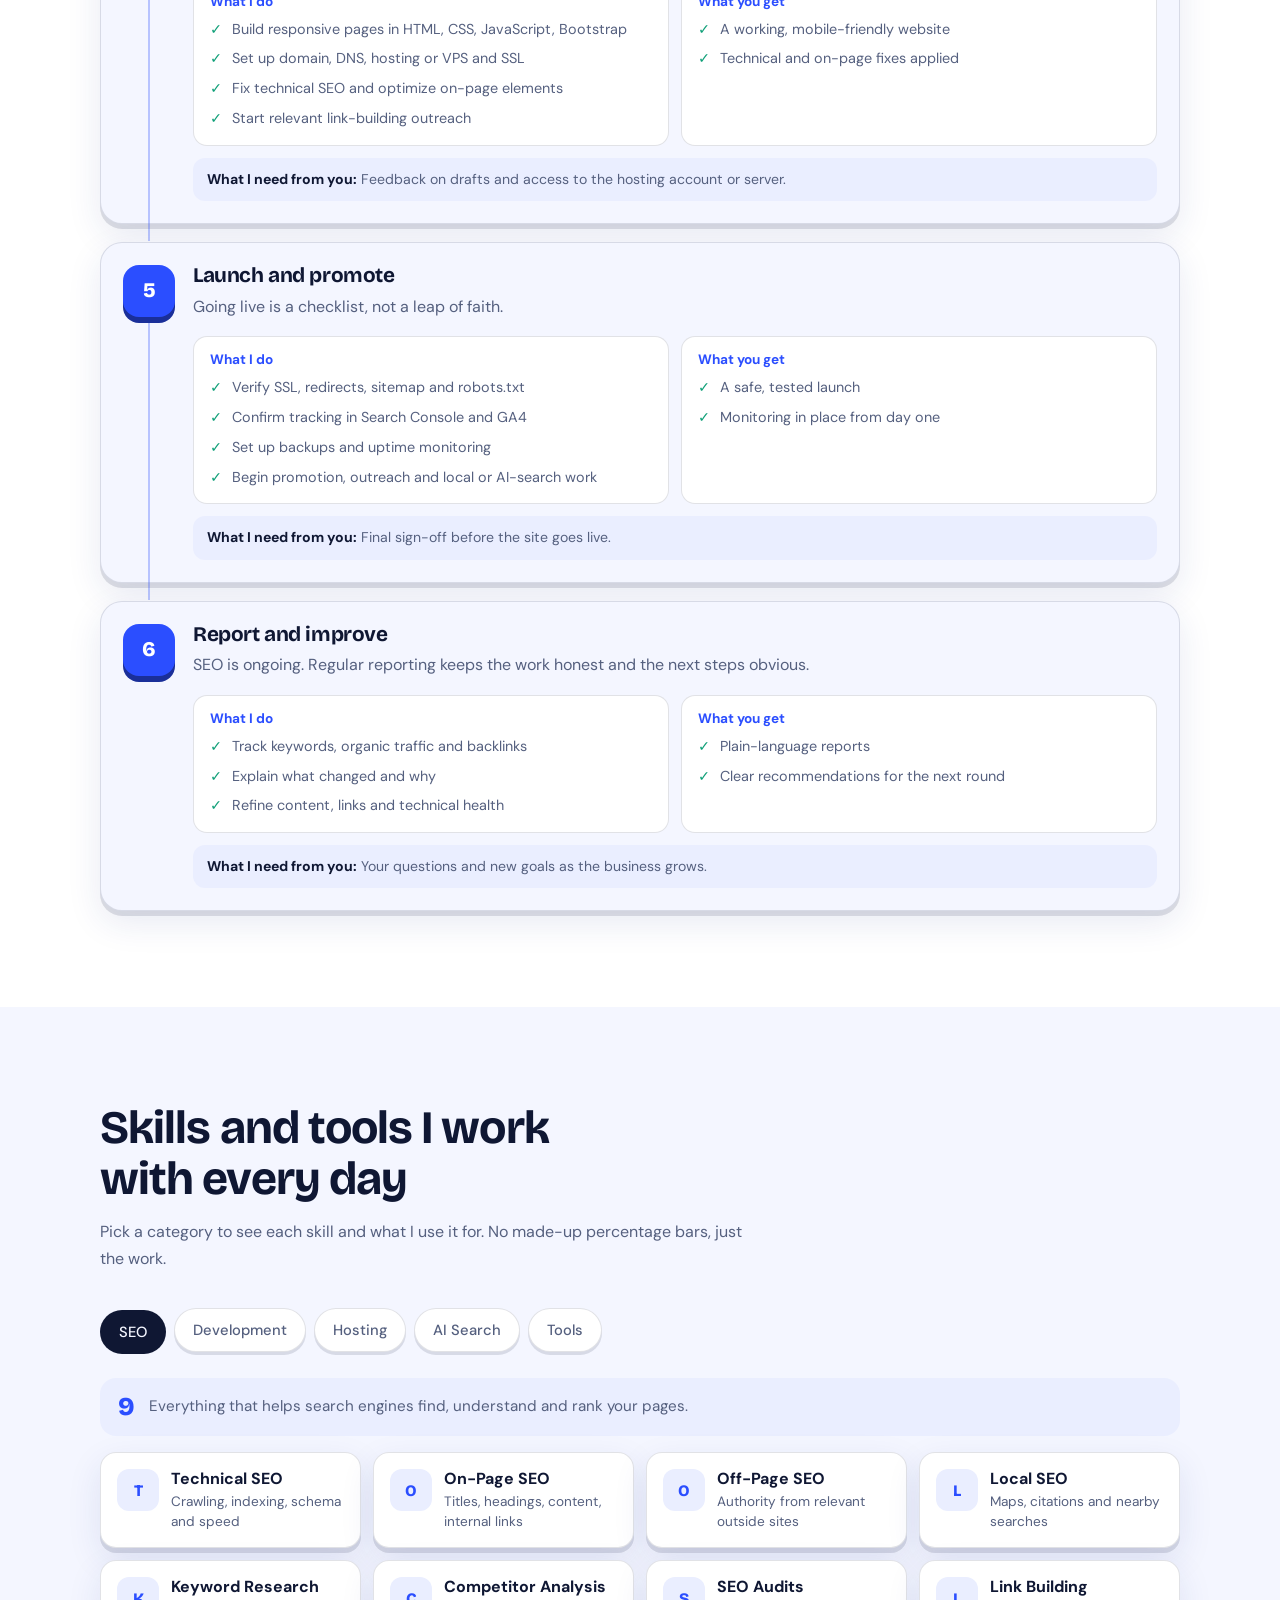
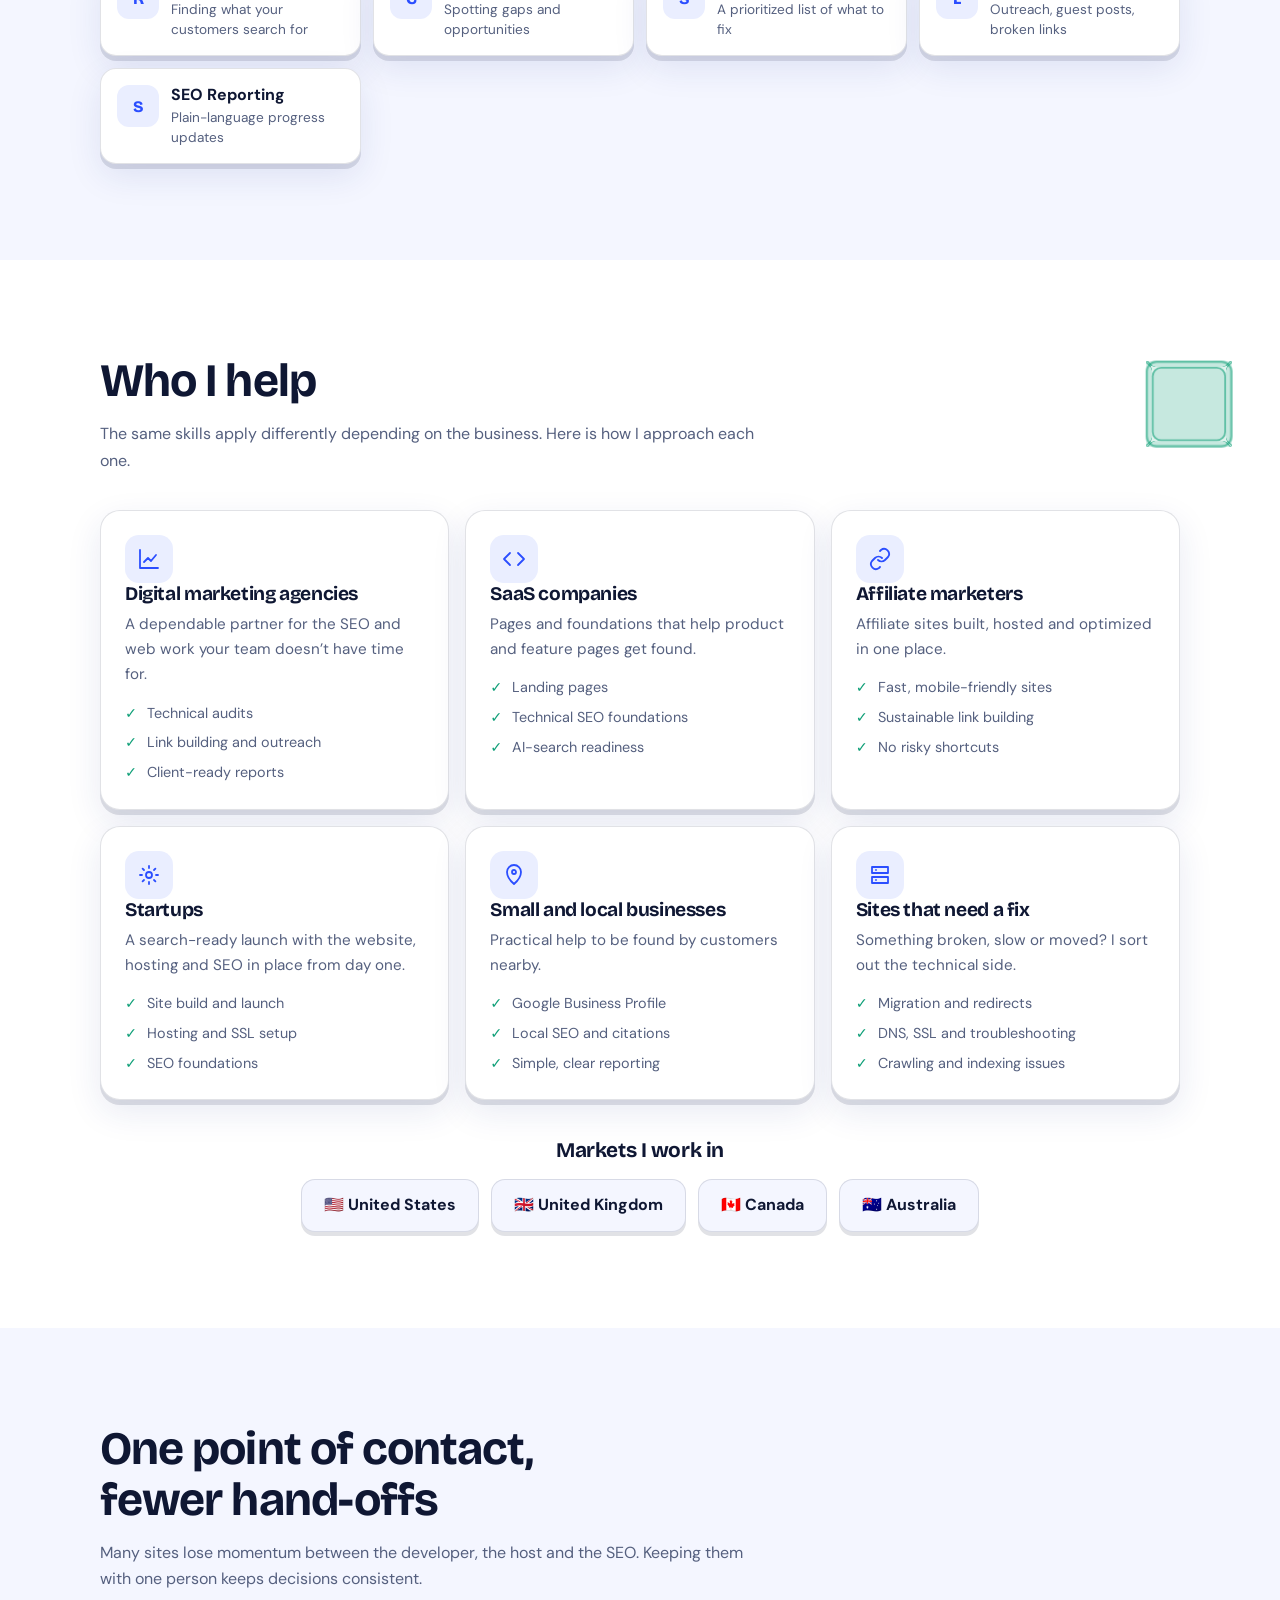
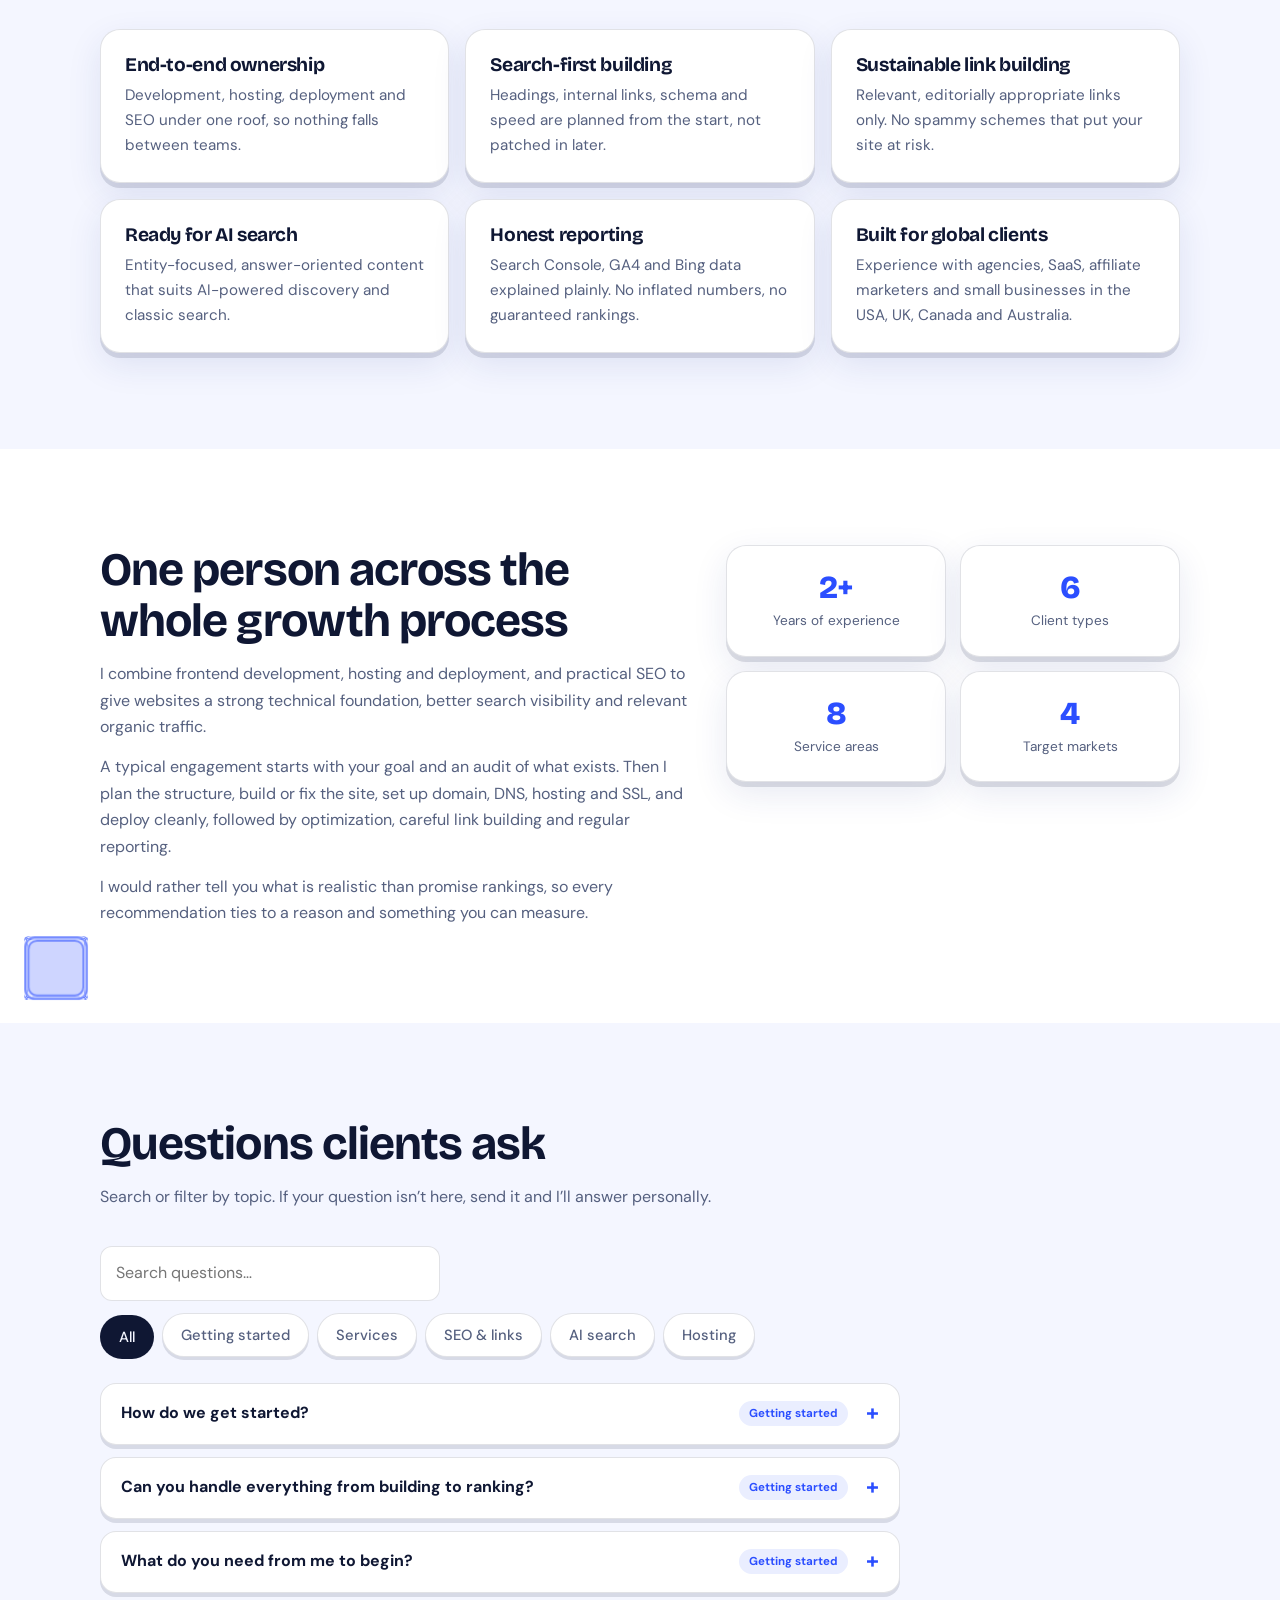
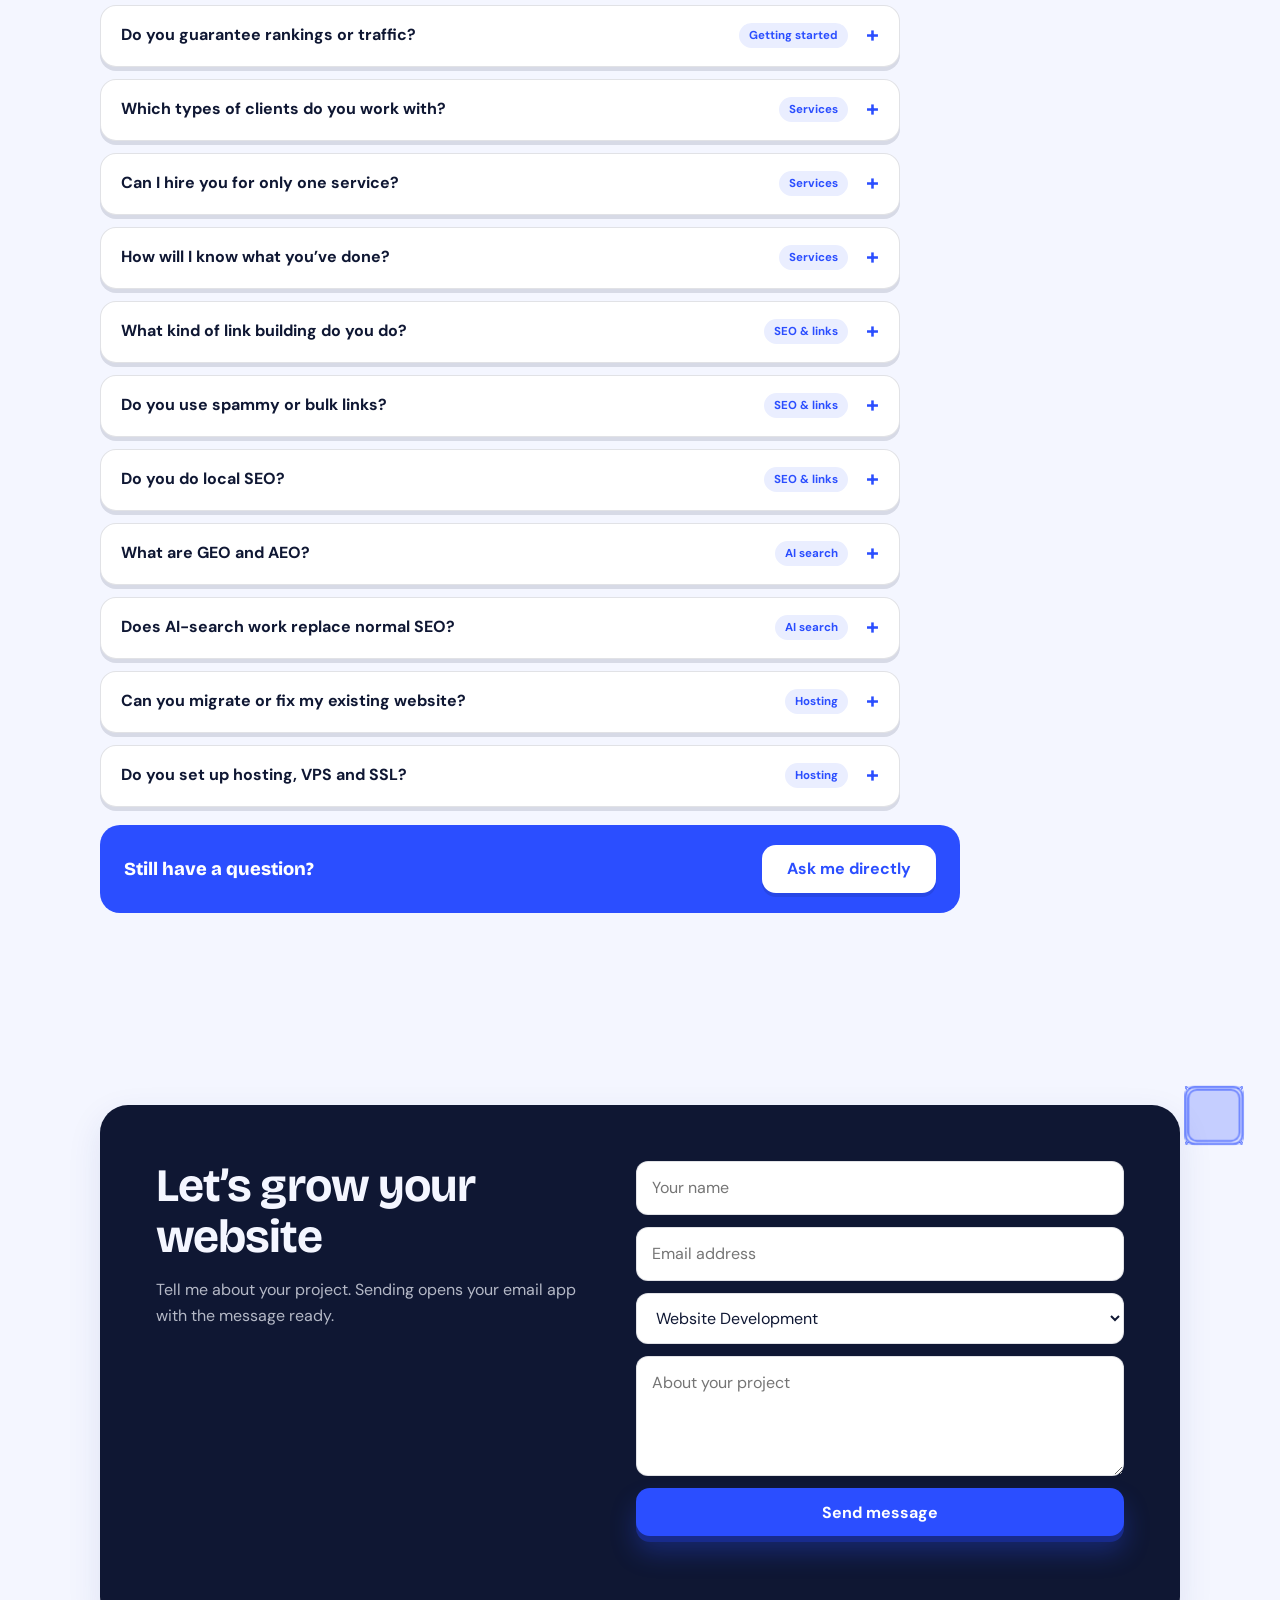
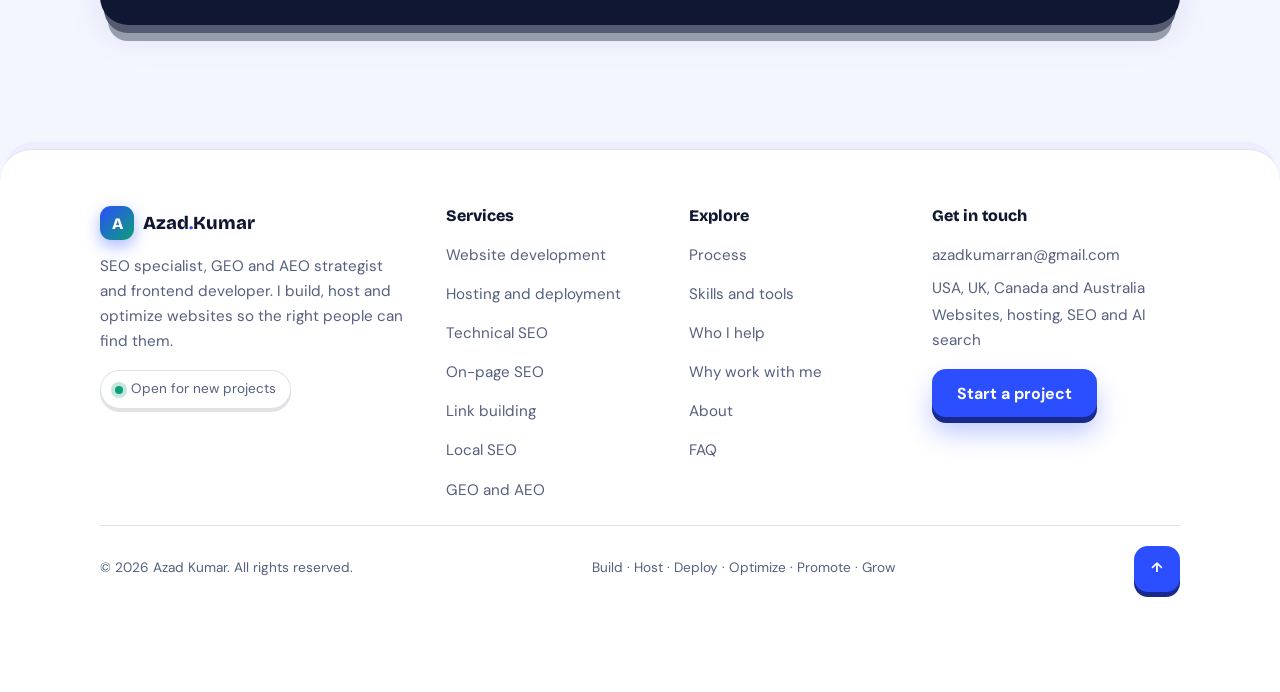
==== commit c718da97: "Update index.html" ====
--- a/index.html
+++ b/index.html
@@ -194,7 +194,7 @@
 
 <section id="services"><div class="w rv"><h2>Eight services, one growth partner</h2><p class="sub">Hire me for the whole journey or just one part. Tap a service to see what’s included.</p><div class="grid" id="sv"></div></div></section>
 
-<section id="process" style="background:var(--sf)"><div class="w rv"><h2>A clear process, start to finish</h2><p class="sub">Six stages, each with a clear outcome. You always know what is happening, why, and what comes next.</p><div class="px" id="pl"></div></div></section>
+<section id="process" style="background:var(--sf)"><div class="w"><h2>A clear process, start to finish</h2><p class="sub">Six stages, each with a clear outcome. You always know what is happening, why, and what comes next.</p><div class="px" id="pl"></div></div></section>
 
 <section id="skills"><div class="w rv"><h2>Skills and tools I work with every day</h2><p class="sub">Pick a category to see each skill and what I use it for. No made-up percentage bars, just the work.</p><div class="tabs" id="tb" role="tablist"></div><div class="chips" id="ch"></div></div></section>
 
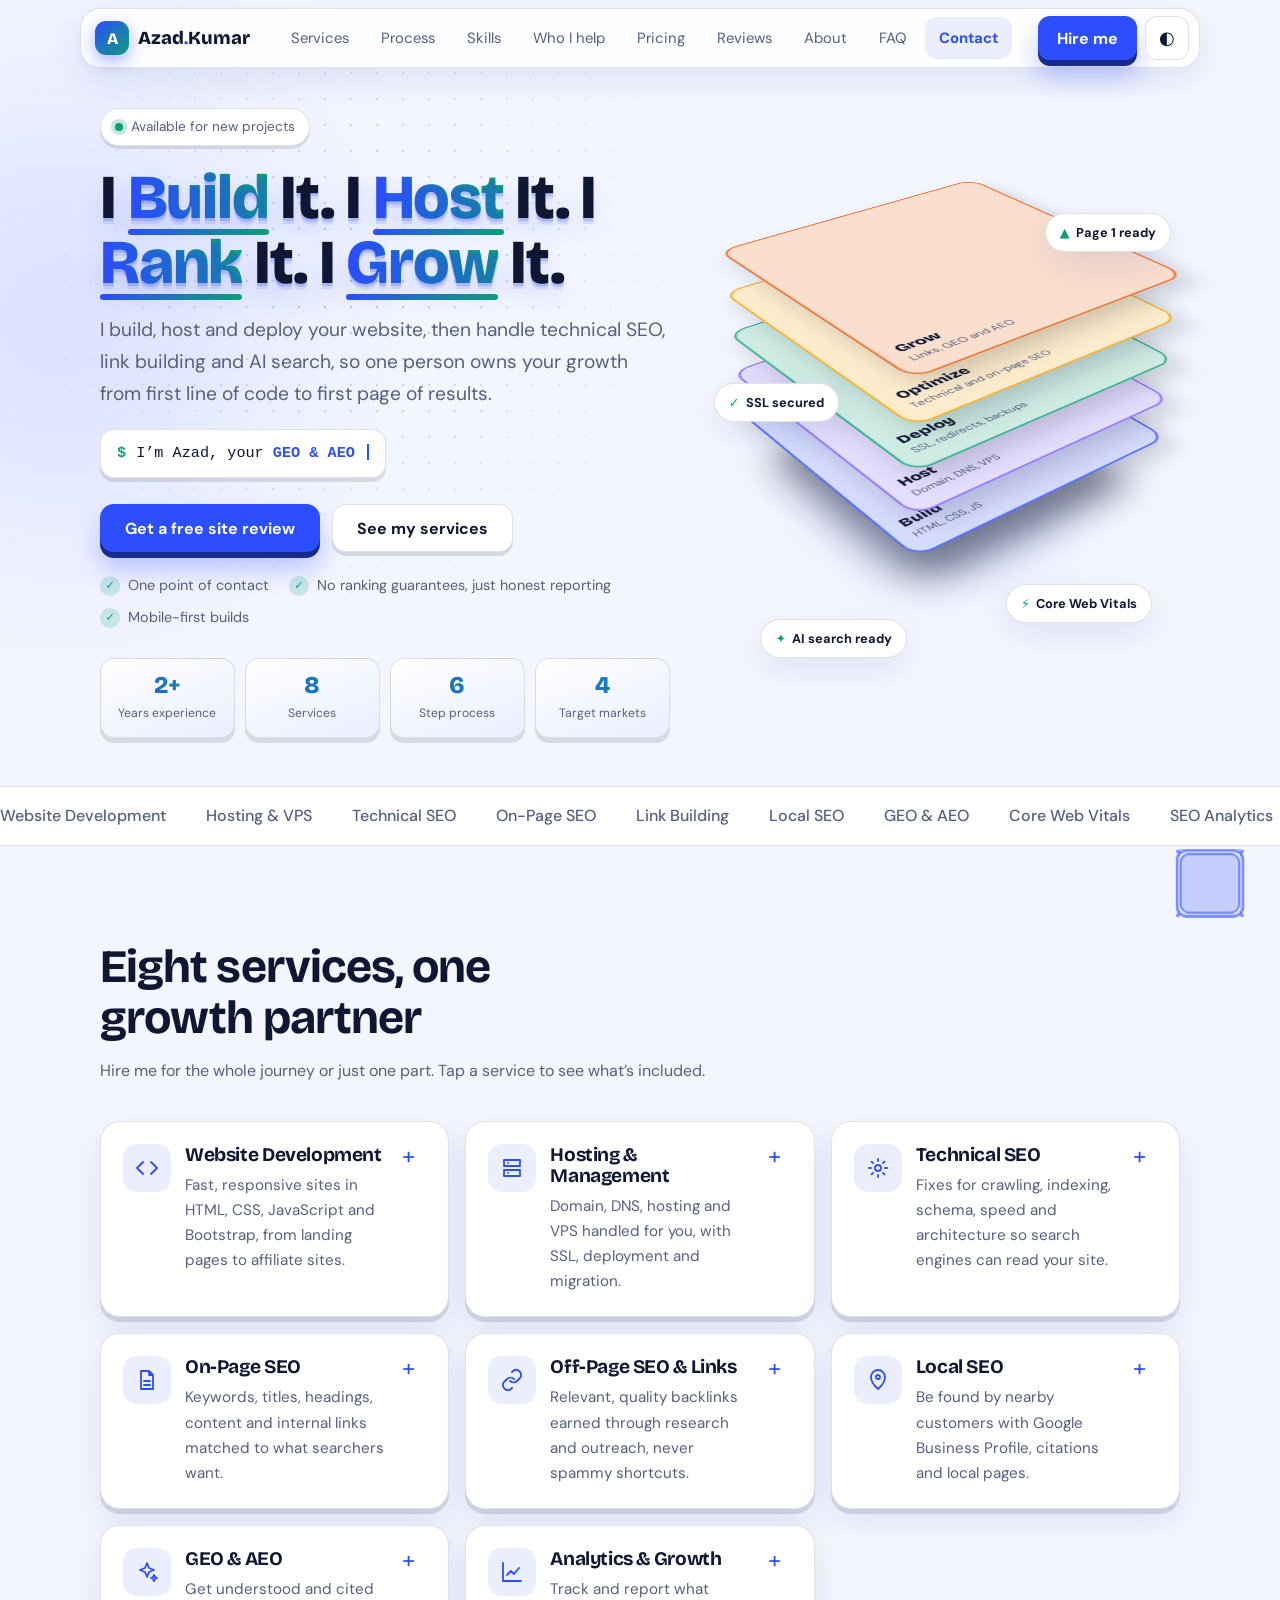
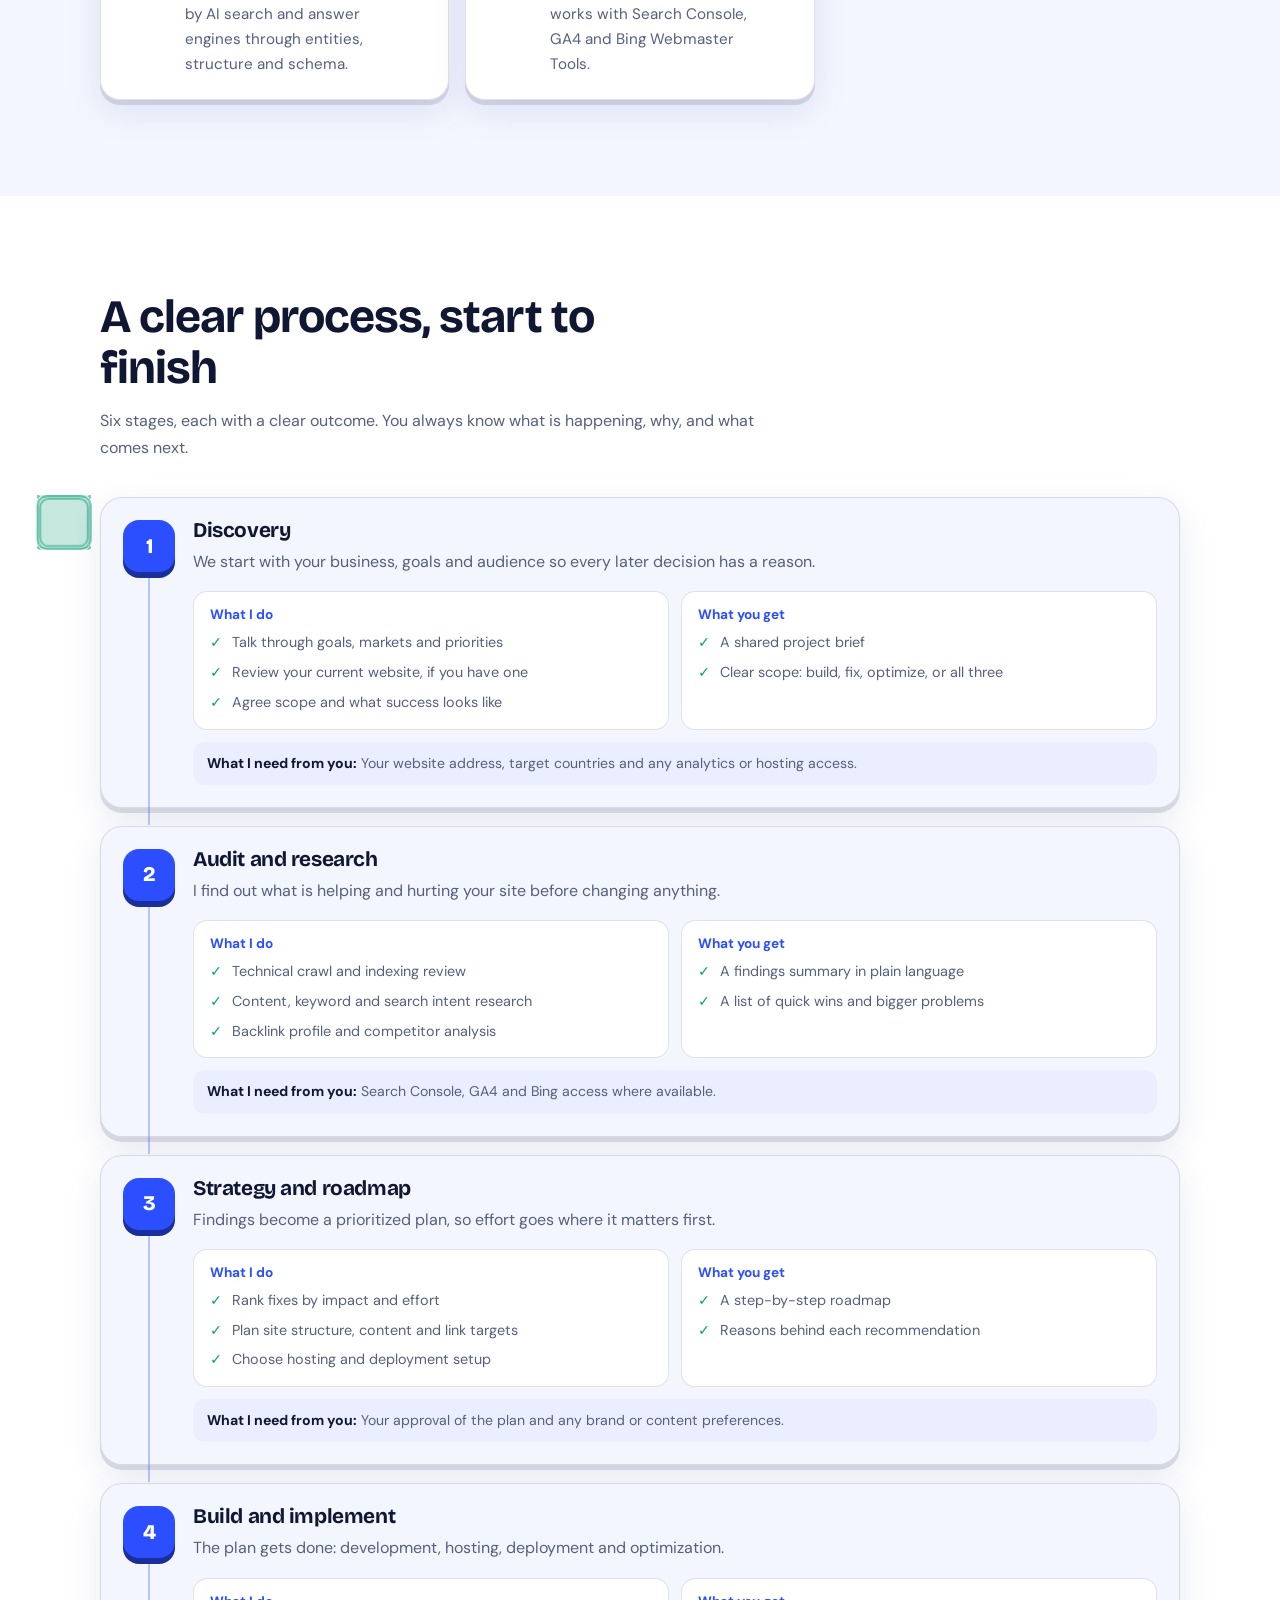
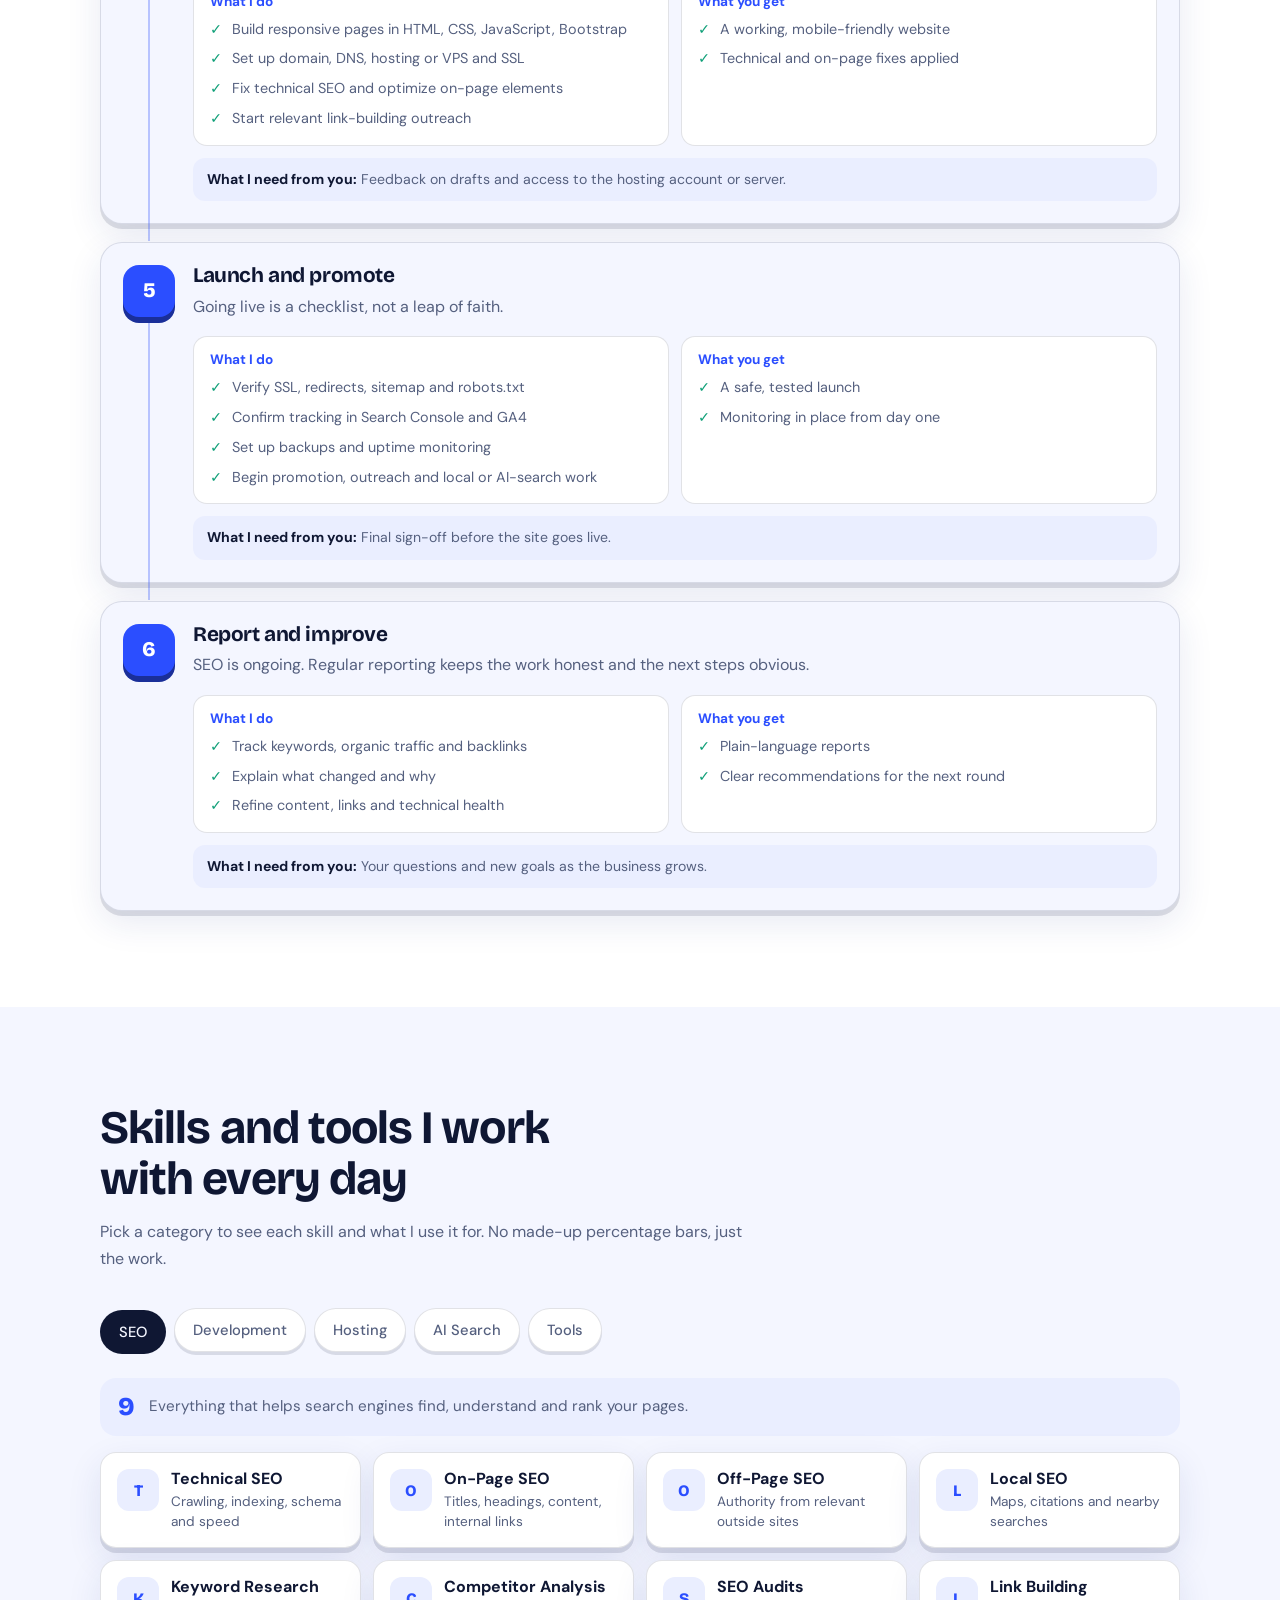
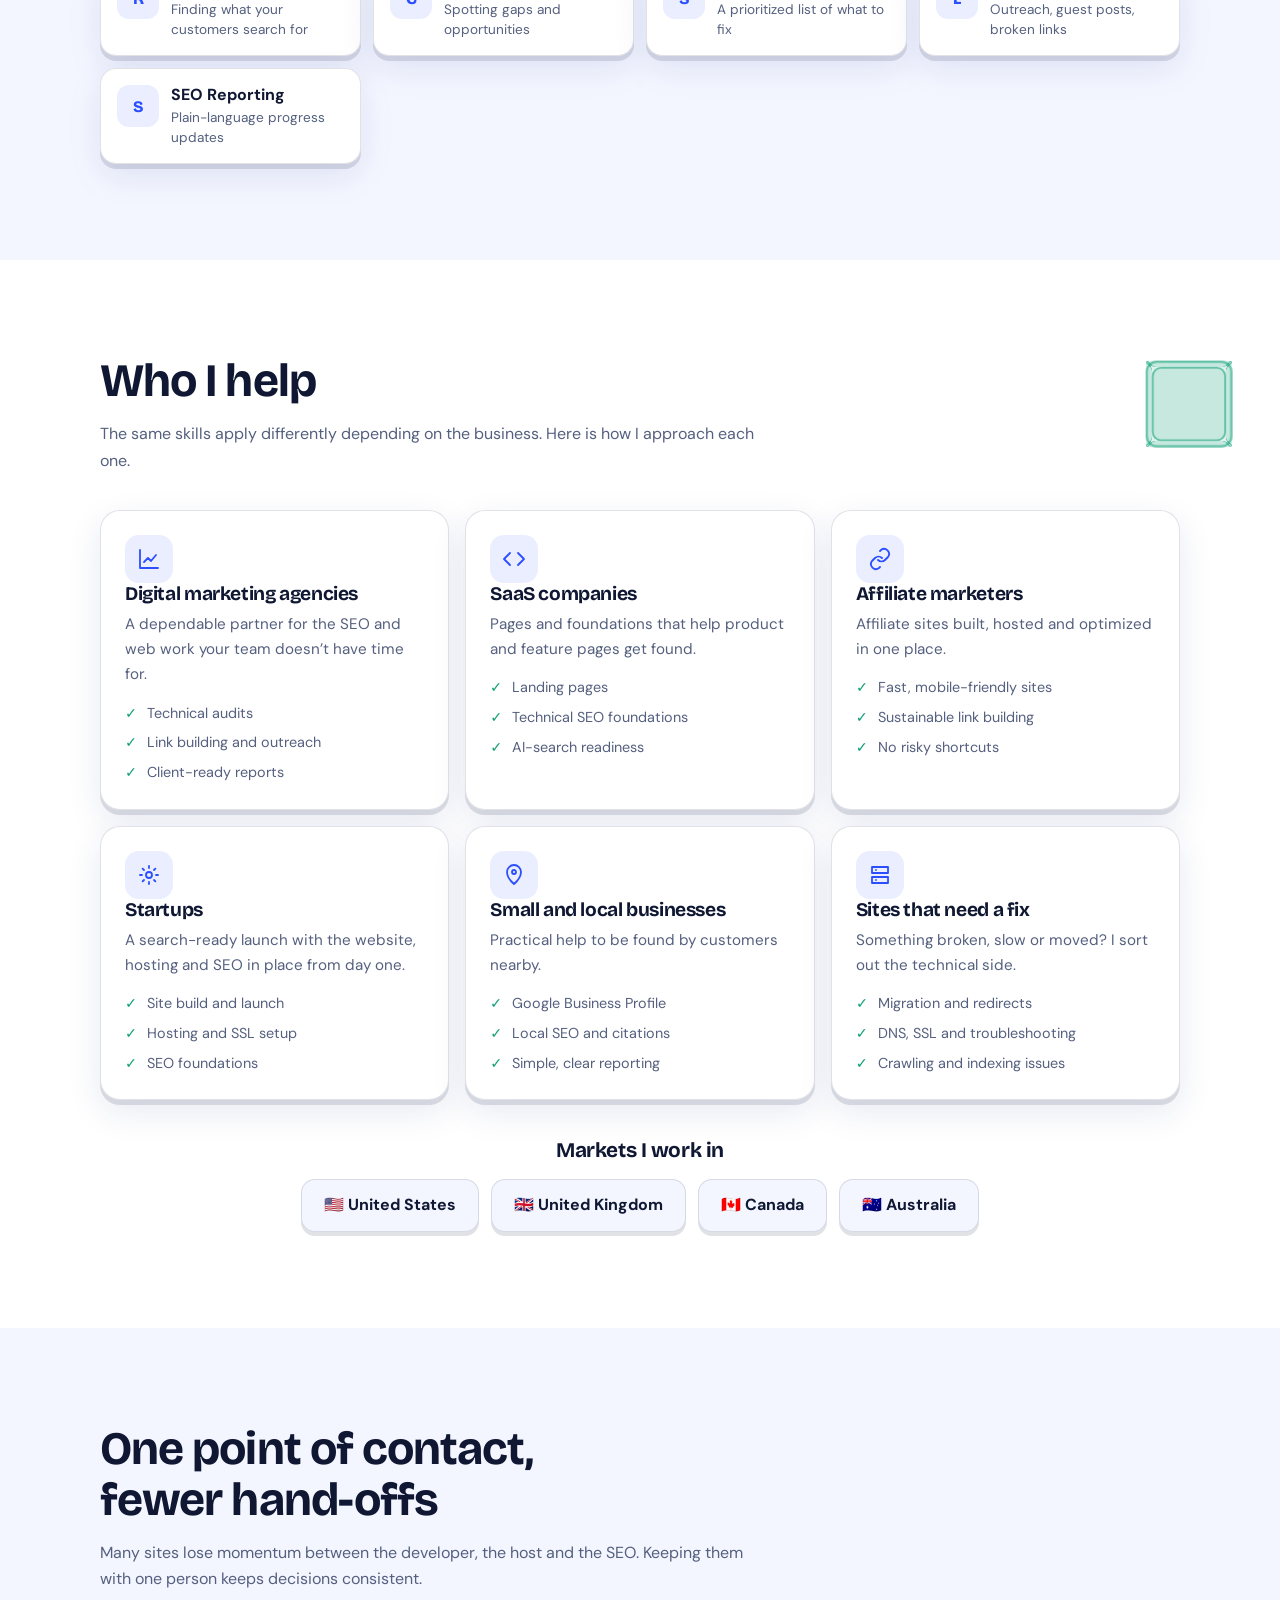
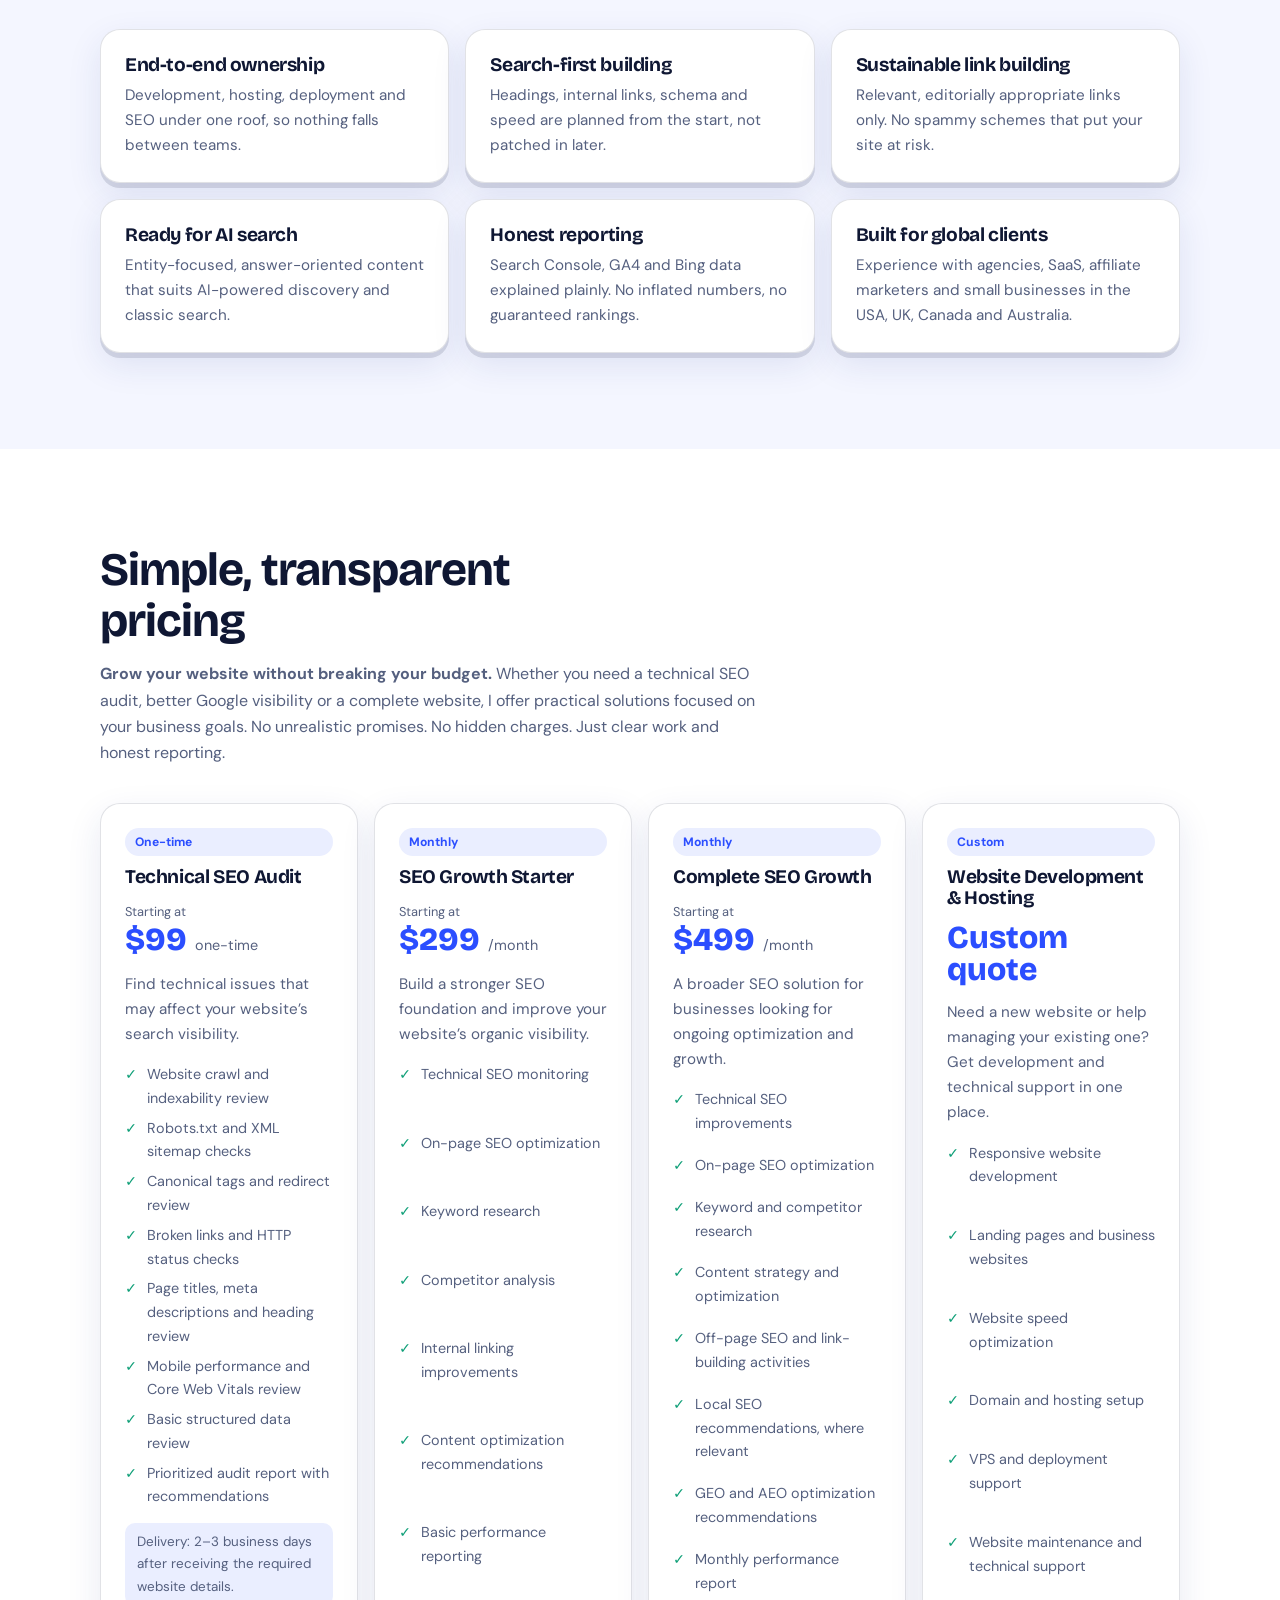
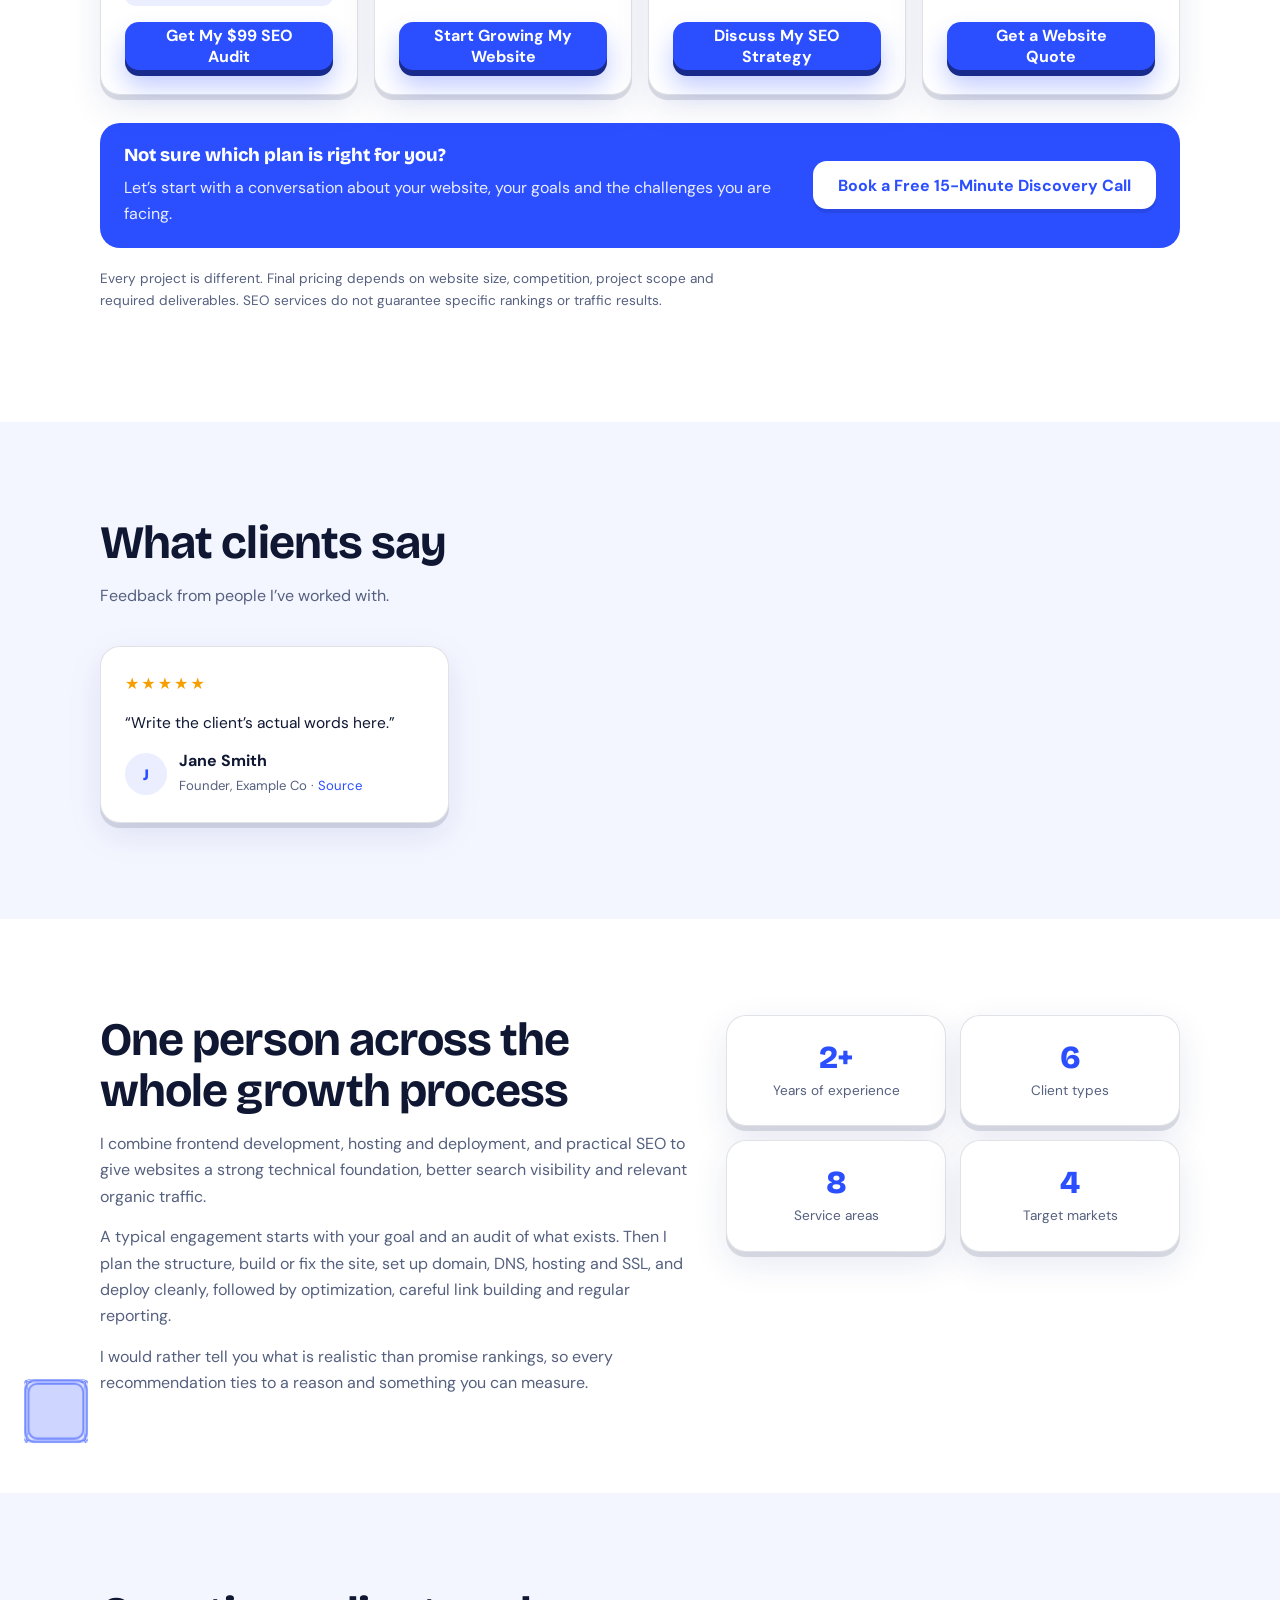
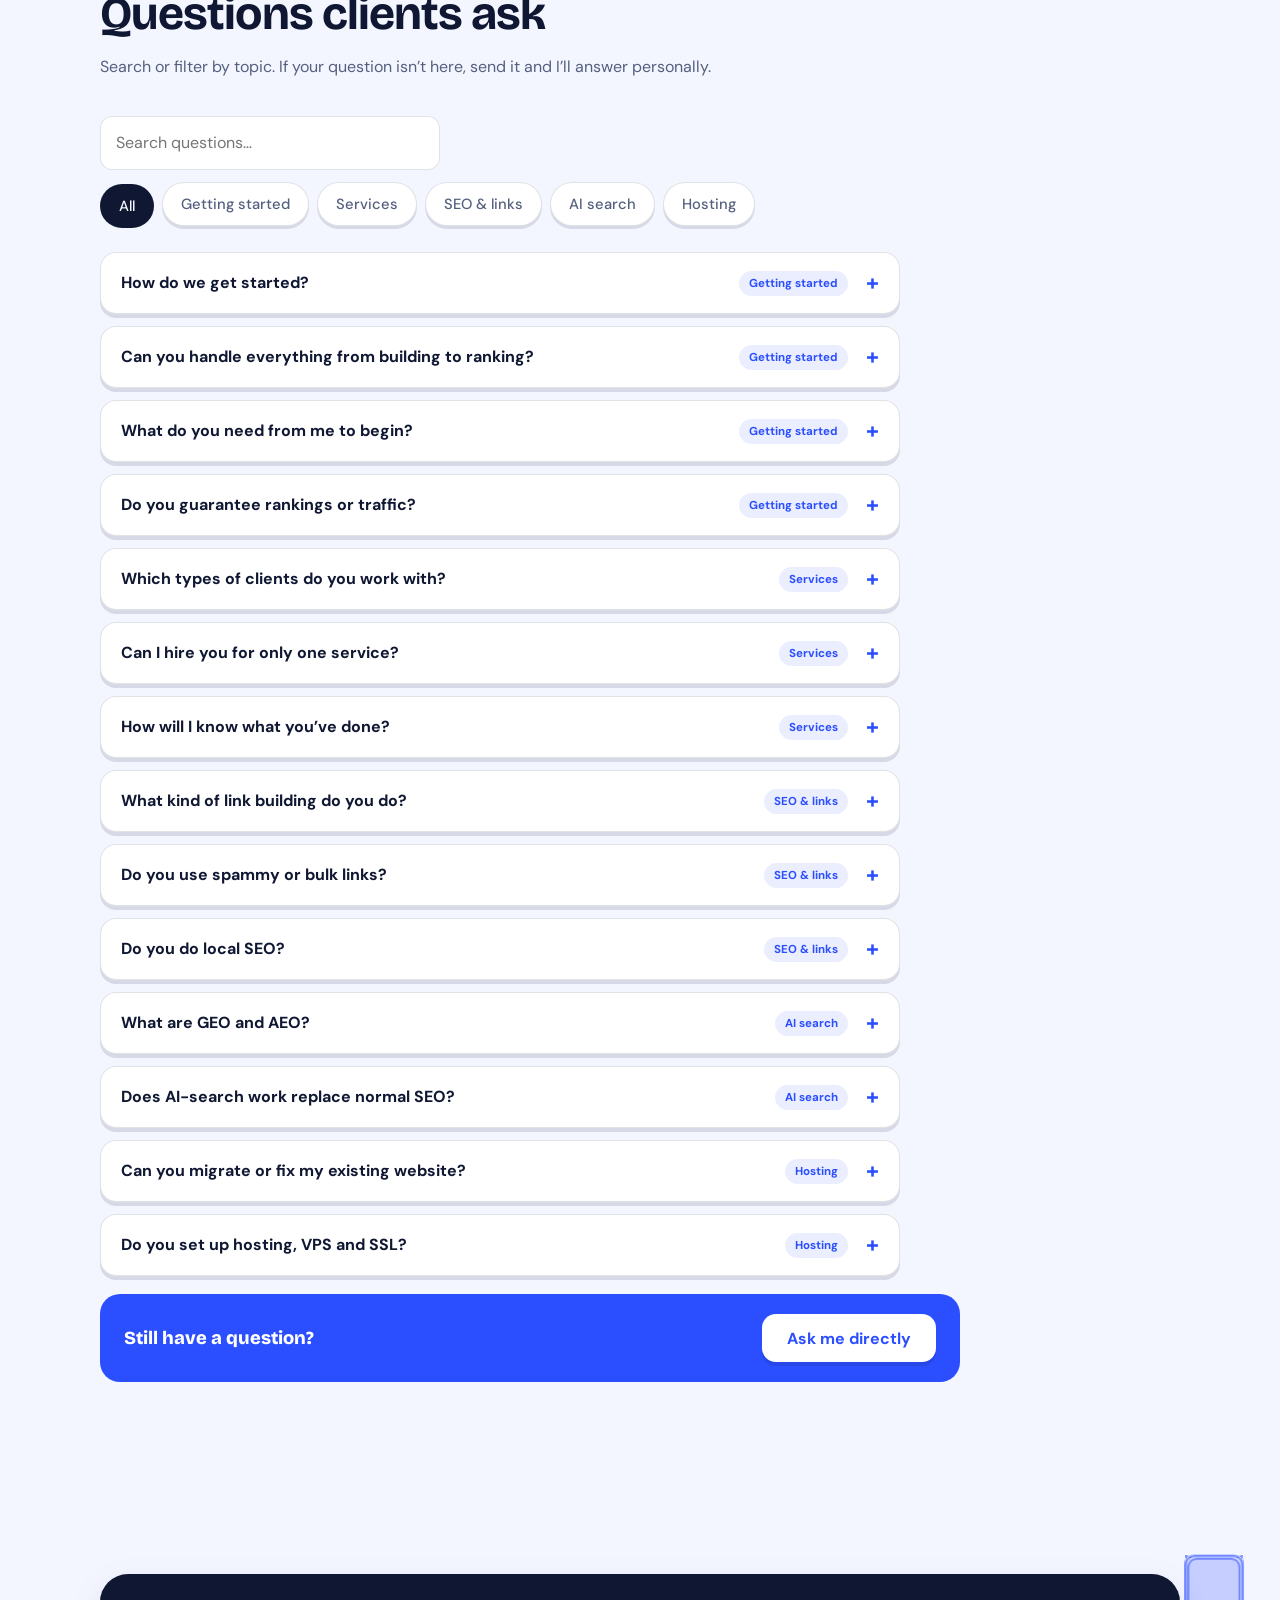
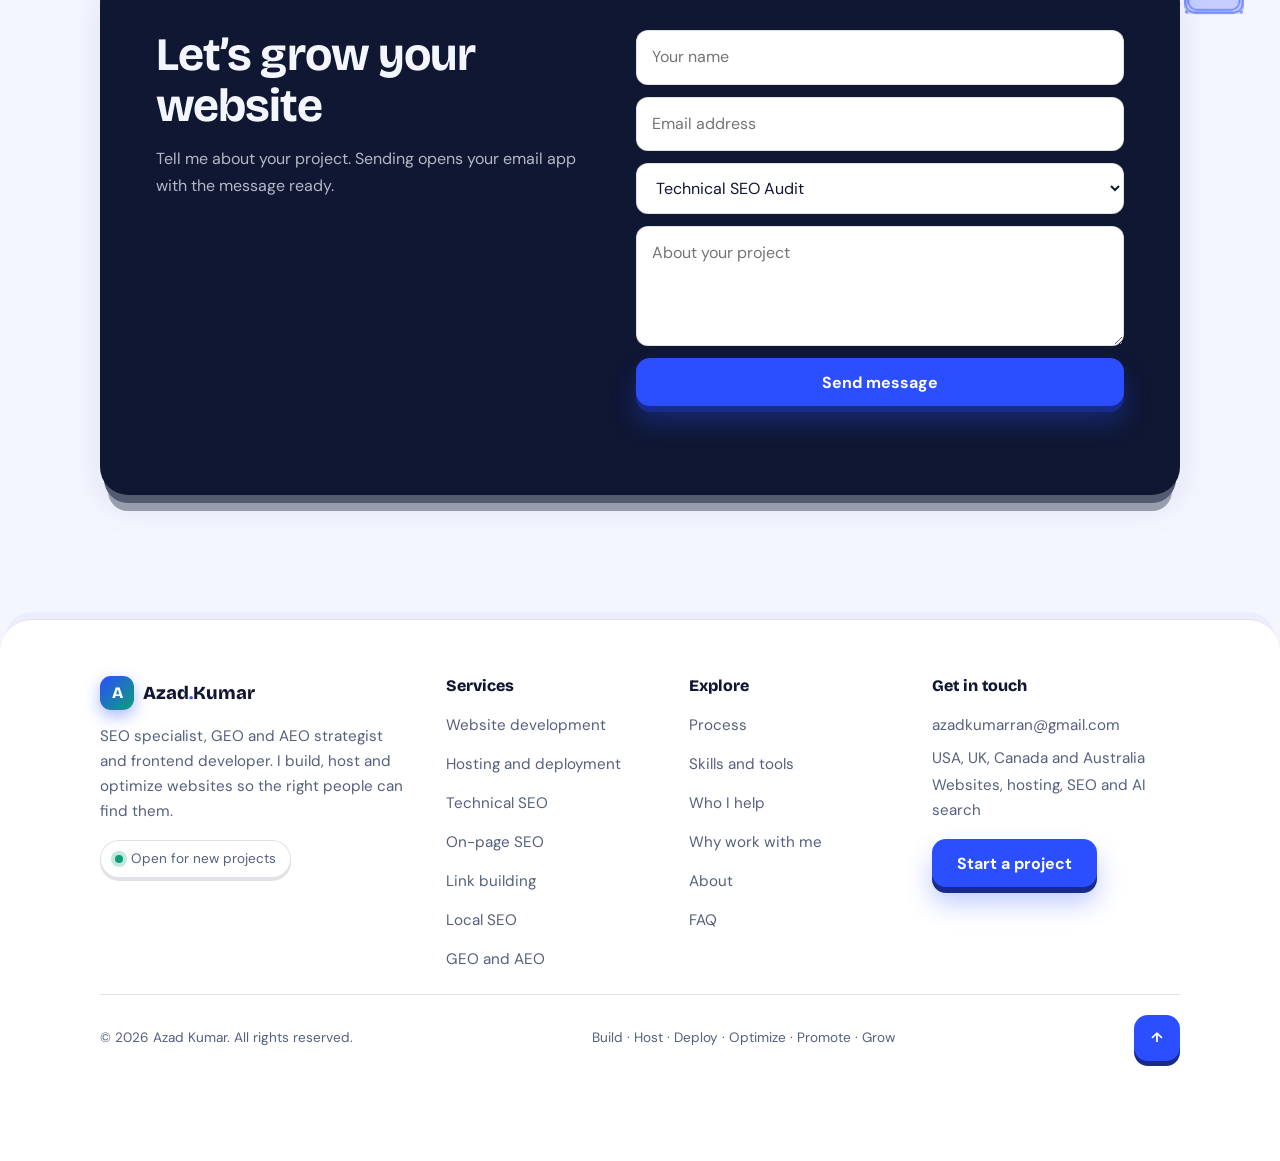
==== commit fff05e74: "Update portfolio website" ====
--- a/index.html
+++ b/index.html
@@ -1,232 +1,239 @@
-<!DOCTYPE html>
-<html lang="en">
-<head>
-<meta charset="utf-8">
-<meta name="viewport" content="width=device-width, initial-scale=1, viewport-fit=cover">
-<meta http-equiv="X-UA-Compatible" content="IE=edge">
-
-<title>Azad Kumar | SEO, GEO, AEO & Web Development</title>
-<meta name="description" content="Build, host and grow your website with SEO, link building, local SEO, GEO and AEO services for businesses in the US, UK, Canada and Australia.">
-<meta name="keywords" content="SEO specialist, technical SEO, GEO, AEO, generative engine optimization, answer engine optimization, frontend developer, website hosting, VPS, link building, local SEO">
-<meta name="author" content="Azad Kumar">
-<meta name="robots" content="index, follow, max-image-preview:large, max-snippet:-1, max-video-preview:-1">
-<meta name="googlebot" content="index, follow">
-<meta name="bingbot" content="index, follow">
-<meta name="format-detection" content="telephone=no">
-<meta name="referrer" content="strict-origin-when-cross-origin">
-<meta name="theme-color" content="#2B4EFF" media="(prefers-color-scheme: light)">
-<meta name="theme-color" content="#0b0d14" media="(prefers-color-scheme: dark)">
-<meta name="color-scheme" content="light dark">
-<meta name="application-name" content="Azad Kumar">
-<meta name="apple-mobile-web-app-title" content="Azad Kumar">
-<meta name="geo.region" content="USA">
-<meta name="rating" content="general">
-
-<link rel="canonical" href="https://azadkumar.vercel.app/">
-<link rel="alternate" hreflang="en" href="https://azadkumar.vercel.app/">
-<link rel="alternate" hreflang="en-us" href="https://azadkumar.vercel.app/">
-<link rel="alternate" hreflang="en-gb" href="https://azadkumar.vercel.app/">
-<link rel="alternate" hreflang="en-ca" href="https://azadkumar.vercel.app/">
-<link rel="alternate" hreflang="en-au" href="https://azadkumar.vercel.app/">
-<link rel="alternate" hreflang="x-default" href="https://azadkumar.vercel.app/">
-<meta name="msvalidate.01" content="039B804004E940D673D62DAFD328AF4B" />
-<meta name="google-site-verification" content="NOJaHNk0rJ40HxL3-YpXKyLeioKeMTUMxRx_sa7zgGM" />
-  
-<!-- Icons (create these files) -->
-<link rel="icon" href="/favicon.ico">
-<link rel="icon" type="image/png" sizes="180x180" href="/favicon-180.png">
-<link rel="icon" type="image/png" sizes="512x512" href="/favicon-512.png">
-<link rel="apple-touch-icon" sizes="180x180" href="/favicon-180.png">
-<link rel="manifest" href="/site.webmanifest">
-
-<!-- Open Graph -->
-<meta property="og:type" content="website">
-<meta property="og:site_name" content="Azad Kumar">
-<meta property="og:locale" content="en_US">
-<meta property="og:locale:alternate" content="en_GB">
-<meta property="og:locale:alternate" content="en_CA">
-<meta property="og:locale:alternate" content="en_AU">
-<meta property="og:url" content="https://azadkumar.vercel.app/">
-<meta property="og:title" content="Azad Kumar | I Build It. I Host It. I Rank It. I Grow It.">
-<meta property="og:description" content="One person for development, hosting, technical SEO, link building and AI search (GEO/AEO). Honest reporting, no ranking guarantees.">
-<meta property="og:image" content="https://azadkumar.vercel.app/azadkumar.webp">
-<meta property="og:image:secure_url" content="https://azadkumar.vercel.app/azadkumar.webp">
-<meta property="og:image:type" content="image/webp">
-<meta property="og:image:alt" content="Azad Kumar - SEO specialist and frontend developer">
-<meta property="og:image:width" content="1200">
-<meta property="og:image:height" content="630">
-<meta property="og:image:alt" content="Azad Kumar: SEO specialist, GEO and AEO strategist and frontend developer">
-
-<!-- Twitter / X -->
-<meta name="twitter:card" content="summary_large_image">
-<meta name="twitter:title" content="Azad Kumar | SEO Specialist, GEO &amp; AEO Strategist &amp; Frontend Developer">
-<meta name="twitter:description" content="I build, host and rank your website: development, hosting, technical SEO, link building and AI search.">
-<meta name="twitter:image" content="https://azadkumar.vercel.app/azadkumar.webp">
-<meta name="twitter:image:alt" content="Azad Kumar: SEO specialist and frontend developer">
-
-<!-- Performance -->
-<link rel="preconnect" href="https://fonts.googleapis.com">
-<link rel="preconnect" href="https://fonts.gstatic.com" crossorigin>
-<link rel="preload" as="style" href="https://fonts.googleapis.com/css2?family=Bricolage+Grotesque:wght@600;700;800&family=DM+Sans:wght@400;500;700&display=swap">
-<link href="https://fonts.googleapis.com/css2?family=Bricolage+Grotesque:wght@600;700;800&family=DM+Sans:wght@400;500;700&display=swap" rel="stylesheet">
-<link rel="preload" as="style" href="./style.css">
-<link rel="stylesheet" href="./style.css">
-<style>.skip{position:absolute;left:-9999px;top:0;z-index:999;padding:.6rem 1rem;background:#2B4EFF;color:#fff}.skip:focus{left:8px;top:8px}</style>
-
-<!-- Structured data (JSON-LD) -->
-<script type="application/ld+json">
-{
-  "@context": "https://schema.org",
-  "@graph": [
-    {
-      "@type": "WebSite",
-      "@id": "https://azadkumar.vercel.app/#website",
-      "url": "https://azadkumar.vercel.app/",
-      "name": "Azad Kumar",
-      "description": "Website development, hosting, technical SEO, link building and GEO/AEO.",
-      "inLanguage": "en",
-      "publisher": { "@id": "https://azadkumar.vercel.app/#person" }
-    },
-    {
-      "@type": "WebPage",
-      "@id": "https://azadkumar.vercel.app/#webpage",
-      "url": "https://azadkumar.vercel.app/",
-      "name": "Azad Kumar | SEO Specialist, GEO & AEO Strategist & Frontend Developer",
-      "isPartOf": { "@id": "https://azadkumar.vercel.app/#website" },
-      "about": { "@id": "https://azadkumar.vercel.app/#person" },
-      "primaryImageOfPage": { "@type": "ImageObject", "url": "https://azadkumar.vercel.app/azadkumar.webp", "width": 1200, "height": 630 },
-      "inLanguage": "en",
-      "breadcrumb": { "@id": "https://azadkumar.vercel.app/#breadcrumb" }
-    },
-    {
-      "@type": "BreadcrumbList",
-      "@id": "https://azadkumar.vercel.app/#breadcrumb",
-      "itemListElement": [{ "@type": "ListItem", "position": 1, "name": "Home", "item": "https://azadkumar.vercel.app/" }]
-    },
-    {
-      "@type": "Person",
-      "@id": "https://azadkumar.vercel.app/#person",
-      "name": "Azad Kumar",
-      "url": "https://azadkumar.vercel.app/",
-      "image": "https://azadkumar.vercel.app/azadkumar.webp",
-      "email": "mailto:azadkumarran@gmail.com",
-      "jobTitle": "SEO Specialist, GEO & AEO Strategist and Frontend Developer",
-      "knowsAbout": ["Technical SEO","On-page SEO","Link building","Local SEO","Generative Engine Optimization","Answer Engine Optimization","HTML","CSS","JavaScript","Bootstrap","VPS hosting","Google Search Console","GA4"]
-    },
-    {
-      "@type": "ProfessionalService",
-      "@id": "https://azadkumar.vercel.app/#service",
-      "name": "Azad Kumar: Web Development, Hosting & SEO",
-      "url": "https://azadkumar.vercel.app/",
-      "image": "https://azadkumar.vercel.app/azadkumar.webp",
-      "description": "End-to-end website development, hosting, technical SEO, link building, local SEO and AI search optimization.",
-      "founder": { "@id": "https://azadkumar.vercel.app/#person" },
-      "areaServed": [
-        { "@type": "Country", "name": "United States" },
-        { "@type": "Country", "name": "United Kingdom" },
-        { "@type": "Country", "name": "Canada" },
-        { "@type": "Country", "name": "Australia" }
-      ],
-      "hasOfferCatalog": {
-        "@type": "OfferCatalog",
-        "name": "Services",
-        "itemListElement": [
-          { "@type": "Offer", "itemOffered": { "@type": "Service", "name": "Website Development", "description": "Fast, responsive sites in HTML, CSS, JavaScript and Bootstrap." } },
-          { "@type": "Offer", "itemOffered": { "@type": "Service", "name": "Hosting & Management", "description": "Domain, DNS, hosting, VPS, SSL, deployment and migration." } },
-          { "@type": "Offer", "itemOffered": { "@type": "Service", "name": "Technical SEO", "description": "Crawling, indexing, schema, speed and site architecture fixes." } },
-          { "@type": "Offer", "itemOffered": { "@type": "Service", "name": "On-Page SEO", "description": "Keyword research, titles, headings, content and internal links." } },
-          { "@type": "Offer", "itemOffered": { "@type": "Service", "name": "Off-Page SEO & Link Building", "description": "Relevant backlinks through research and outreach." } },
-          { "@type": "Offer", "itemOffered": { "@type": "Service", "name": "Local SEO", "description": "Google Business Profile, citations and local landing pages." } },
-          { "@type": "Offer", "itemOffered": { "@type": "Service", "name": "GEO & AEO", "description": "Optimization for AI search and answer engines." } },
-          { "@type": "Offer", "itemOffered": { "@type": "Service", "name": "SEO Analytics & Growth", "description": "Search Console, GA4 and Bing reporting in plain language." } }
-        ]
-      }
-    },
-    {
-      "@type": "FAQPage",
-      "@id": "https://azadkumar.vercel.app/#faq",
-      "mainEntity": [
-        { "@type": "Question", "name": "How do we get started?", "acceptedAnswer": { "@type": "Answer", "text": "Send your website address and goals through the contact form. I review them and reply with suggested next steps and the services that fit." } },
-        { "@type": "Question", "name": "Can you handle everything from building to ranking?", "acceptedAnswer": { "@type": "Answer", "text": "Yes. I build the site, set up domain, hosting or VPS and SSL, deploy it, then handle technical SEO, on-page SEO, link building and reporting. You can also hire me for just one part." } },
-        { "@type": "Question", "name": "What do you need from me to begin?", "acceptedAnswer": { "@type": "Answer", "text": "Your website address (if you have one), your goals, your target countries, and access to tools like hosting, Search Console and GA4 where available." } },
-        { "@type": "Question", "name": "Do you guarantee rankings or traffic?", "acceptedAnswer": { "@type": "Answer", "text": "No. Nobody can honestly guarantee rankings. I focus on strong technical foundations, relevant content and quality links, and report real data so progress is always clear." } },
-        { "@type": "Question", "name": "Which types of clients do you work with?", "acceptedAnswer": { "@type": "Answer", "text": "Agencies, SaaS companies, affiliate marketers, startups and small or local businesses, mainly aimed at the USA, UK, Canada and Australia." } },
-        { "@type": "Question", "name": "Can I hire you for only one service?", "acceptedAnswer": { "@type": "Answer", "text": "Absolutely. Many clients start with a single service such as a technical audit or a website build, and add more later." } },
-        { "@type": "Question", "name": "How will I know what you've done?", "acceptedAnswer": { "@type": "Answer", "text": "Through regular reports based on Search Console, GA4 and Bing Webmaster Tools, explained in plain language: what changed, why, and what comes next." } },
-        { "@type": "Question", "name": "What kind of link building do you do?", "acceptedAnswer": { "@type": "Answer", "text": "Competitor backlink research, relevant outreach, guest posting opportunities, broken-link building and link reclamation, always on relevant, editorially appropriate sites." } },
-        { "@type": "Question", "name": "Do you use spammy or bulk links?", "acceptedAnswer": { "@type": "Answer", "text": "No. Low-quality link schemes can put your site at risk, so I focus on sustainable links that make sense for your niche and monitor link quality over time." } },
-        { "@type": "Question", "name": "Do you do local SEO?", "acceptedAnswer": { "@type": "Answer", "text": "Yes: Google Business Profile optimization, local keywords, citations, NAP consistency, local landing pages and a review strategy." } },
-        { "@type": "Question", "name": "What are GEO and AEO?", "acceptedAnswer": { "@type": "Answer", "text": "Generative Engine Optimization and Answer Engine Optimization make your content easier for AI assistants and answer engines to understand, trust and cite, using clear structure, entities, FAQs and schema." } },
-        { "@type": "Question", "name": "Does AI-search work replace normal SEO?", "acceptedAnswer": { "@type": "Answer", "text": "No. It builds on it. Solid technical SEO and helpful content remain the base, and structured, answer-focused content adds visibility in AI-powered discovery." } },
-        { "@type": "Question", "name": "Can you migrate or fix my existing website?", "acceptedAnswer": { "@type": "Answer", "text": "Yes. I handle migration, DNS changes, SSL, redirects and troubleshooting, with care taken to protect your existing search visibility." } },
-        { "@type": "Question", "name": "Do you set up hosting, VPS and SSL?", "acceptedAnswer": { "@type": "Answer", "text": "Yes. I configure domains, DNS, shared hosting or a VPS, SSL certificates, deployment, backups and uptime monitoring." } }
-      ]
-    }
-  ]
-}
-</script>
-</head>
-<body>
-<header class="nav"><div class="w"><a href="#top" class="logo"><span class="lm">A</span>Azad<b>.</b>Kumar</a>
-<nav class="links" id="lk" aria-label="Main"><a href="#services">Services</a><a href="#process">Process</a><a href="#skills">Skills</a><a href="#clients">Who I help</a><a href="#about">About</a><a href="#faq">FAQ</a><a href="#contact">Contact</a></nav>
-<div class="ctl"><a class="btn pri nc" href="#contact">Hire me</a><button class="ib" id="th" aria-label="Switch light or dark theme">◐</button><button class="ib burger" id="bg" aria-label="Open menu" aria-expanded="false">☰</button></div></div><i class="pg" id="pg"></i></header>
-
-<main id="top">
-<div class="hero"><div class="w hg"><div>
-<span class="pill"><i></i>Available for new projects</span>
-<h1><span class="ln1"><span class="ln2">I <span class="k">Build</span> It. I <span class="k">Host</span> It. I <span class="k">Rank</span> It. I <span class="k">Grow</span> It.</span></span></h1>
-<p class="lead">I build, host and deploy your website, then handle technical SEO, link building and AI search, so one person owns your growth from first line of code to first page of results.</p>
-<div class="term"><span class="pr">$</span><span>I’m Azad, your <b id="tw"></b><i class="cur"></i></span></div>
-<div class="cta"><a class="btn pri" href="#contact">Get a free site review</a><a class="btn" href="#services">See my services</a></div>
-<ul class="trust"><li>One point of contact</li><li>No ranking guarantees, just honest reporting</li><li>Mobile-first builds</li></ul>
-<div class="fig"><div><b>2+</b><span>Years experience</span></div><div><b>8</b><span>Services</span></div><div><b>6</b><span>Step process</span></div><div><b>4</b><span>Target markets</span></div></div>
-</div>
-<div class="scene" aria-hidden="true"><div class="rig" id="rig"><div class="spin"><div class="shd"></div>
-<div class="lyr" style="--z:0;--c:#2B4EFF"><b>Build</b><small>HTML, CSS, JS</small></div>
-<div class="lyr" style="--z:1;--c:#7C5CFF"><b>Host</b><small>Domain, DNS, VPS</small></div>
-<div class="lyr" style="--z:2;--c:#0E9F77"><b>Deploy</b><small>SSL, redirects, backups</small></div>
-<div class="lyr" style="--z:3;--c:#F59F00"><b>Optimize</b><small>Technical and on-page SEO</small></div>
-<div class="lyr" style="--z:4;--c:#E8590C"><b>Grow</b><small>Links, GEO and AEO</small>
-</div>
-</div></div>
-<span class="fl f1"><i>▲</i>Page 1 ready</span><span class="fl f2"><i>✓</i>SSL secured</span><span class="fl f3"><i>⚡</i>Core Web Vitals</span><span class="fl f4"><i>✦</i>AI search ready</span></div></div></div>
-<div class="strip" aria-hidden="true"><div class="t" id="mt"></div></div>
-
-<section id="services"><div class="w rv"><h2>Eight services, one growth partner</h2><p class="sub">Hire me for the whole journey or just one part. Tap a service to see what’s included.</p><div class="grid" id="sv"></div></div></section>
-
-<section id="process" style="background:var(--sf)"><div class="w"><h2>A clear process, start to finish</h2><p class="sub">Six stages, each with a clear outcome. You always know what is happening, why, and what comes next.</p><div class="px" id="pl"></div></div></section>
-
-<section id="skills"><div class="w rv"><h2>Skills and tools I work with every day</h2><p class="sub">Pick a category to see each skill and what I use it for. No made-up percentage bars, just the work.</p><div class="tabs" id="tb" role="tablist"></div><div class="chips" id="ch"></div></div></section>
-
-<section id="clients" style="background:var(--sf)"><div class="w rv"><h2>Who I help</h2><p class="sub">The same skills apply differently depending on the business. Here is how I approach each one.</p><div class="grid" id="au"></div><div class="mk"><h3>Markets I work in</h3><div class="mkc"><span>🇺🇸 United States</span><span>🇬🇧 United Kingdom</span><span>🇨🇦 Canada</span><span>🇦🇺 Australia</span></div></div></div></section>
-
-<section id="why"><div class="w rv"><h2>One point of contact, fewer hand-offs</h2><p class="sub">Many sites lose momentum between the developer, the host and the SEO. Keeping them with one person keeps decisions consistent.</p><div class="grid">
-<div class="card"><h3>End-to-end ownership</h3><p>Development, hosting, deployment and SEO under one roof, so nothing falls between teams.</p></div>
-<div class="card"><h3>Search-first building</h3><p>Headings, internal links, schema and speed are planned from the start, not patched in later.</p></div>
-<div class="card"><h3>Sustainable link building</h3><p>Relevant, editorially appropriate links only. No spammy schemes that put your site at risk.</p></div>
-<div class="card"><h3>Ready for AI search</h3><p>Entity-focused, answer-oriented content that suits AI-powered discovery and classic search.</p></div>
-<div class="card"><h3>Honest reporting</h3><p>Search Console, GA4 and Bing data explained plainly. No inflated numbers, no guaranteed rankings.</p></div>
-<div class="card"><h3>Built for global clients</h3><p>Experience with agencies, SaaS, affiliate marketers and small businesses in the USA, UK, Canada and Australia.</p></div></div></div></section>
-
-<section id="about" style="background:var(--sf)"><div class="w rv about"><div><h2>One person across the whole growth process</h2>
-<p>I combine frontend development, hosting and deployment, and practical SEO to give websites a strong technical foundation, better search visibility and relevant organic traffic.</p>
-<p>A typical engagement starts with your goal and an audit of what exists. Then I plan the structure, build or fix the site, set up domain, DNS, hosting and SSL, and deploy cleanly, followed by optimization, careful link building and regular reporting.</p>
-<p>I would rather tell you what is realistic than promise rankings, so every recommendation ties to a reason and something you can measure.</p></div>
-<div class="stats"><div class="card stat"><b>2+</b><span>Years of experience</span></div><div class="card stat"><b>6</b><span>Client types</span></div><div class="card stat"><b>8</b><span>Service areas</span></div><div class="card stat"><b>4</b><span>Target markets</span></div></div></div></section>
-
-<section id="faq" class="faq"><div class="w rv"><h2>Questions clients ask</h2><p class="sub">Search or filter by topic. If your question isn’t here, send it and I’ll answer personally.</p><div class="fs"><input id="fqi" type="search" placeholder="Search questions…" aria-label="Search questions"></div><div class="tabs" id="fqt"></div><div class="fqg" id="fq" aria-live="polite"></div><div class="fqs"><b>Still have a question?</b><a class="btn" href="#contact">Ask me directly</a></div></div></section>
-
-<section id="contact"><div class="w rv"><div class="cbox"><div><h2>Let’s grow your website</h2><p class="sub">Tell me about your project. Sending opens your email app with the message ready.</p></div>
-<form id="cf" novalidate><input name="name" placeholder="Your name" autocomplete="name" aria-label="Your name"><input name="email" type="email" inputmode="email" autocomplete="email" placeholder="Email address" aria-label="Email"><select name="svc" aria-label="Service"><option>Website Development</option><option>Hosting &amp; Management</option><option>Technical SEO</option><option>On-Page SEO</option><option>Off-Page SEO &amp; Link Building</option><option>Local SEO</option><option>GEO &amp; AEO</option><option>SEO Analytics &amp; Growth</option><option>Full-service package</option></select><textarea name="msg" placeholder="About your project" aria-label="Message"></textarea><button class="btn pri" type="submit">Send message</button><div class="msg" id="fm" role="status"></div></form></div></div></section>
-</main>
-<footer><div class="w"><div class="fg">
-<div class="fb"><a href="#top" class="logo"><span class="lm">A</span>Azad<b>.</b>Kumar</a><p>SEO specialist, GEO and AEO strategist and frontend developer. I build, host and optimize websites so the right people can find them.</p><span class="pill"><i></i>Open for new projects</span></div>
-<div><h4>Services</h4><ul><li><a href="https://azadkumar.vercel.app/website-development/">Website development</a></li><li><a href="https://azadkumar.vercel.app/hosting-management/">Hosting and deployment</a></li><li><a href="https://azadkumar.vercel.app/technical-seo/">Technical SEO</a></li><li><a href="https://azadkumar.vercel.app/on-page-seo/">On-page SEO</a></li><li><a href="https://azadkumar.vercel.app/off-page-seo/">Link building</a></li><li><a href="https://azadkumar.vercel.app/local-seo/">Local SEO</a></li><li><a href="https://azadkumar.vercel.app/geo-aeo/">GEO and AEO</a></li></ul></div>
-<div><h4>Explore</h4><ul><li><a href="#process">Process</a></li><li><a href="#skills">Skills and tools</a></li><li><a href="#clients">Who I help</a></li><li><a href="#why">Why work with me</a></li><li><a href="#about">About</a></li><li><a href="#faq">FAQ</a></li></ul></div>
-<div><h4>Get in touch</h4><ul><li><a id="fe" href="#contact">Send a message</a></li><li>USA, UK, Canada and Australia</li><li>Websites, hosting, SEO and AI search</li></ul><a class="btn pri" href="#contact">Start a project</a></div></div>
-<!-- <div class="fw" aria-hidden="true">Azad Kumar</div> -->
-<div class="fbt"><span>© <span id="yr"></span> Azad Kumar. All rights reserved.</span><span>Build · Host · Deploy · Optimize · Promote · Grow</span><a class="top" href="#top" aria-label="Back to top">↑</a></div></div></footer>
-<div class="bar"><a class="btn" href="#services">Services</a><a class="btn pri" href="#contact">Get in touch</a></div>
-
-<script src="./script.js"></script>
-</body></html>
+<!DOCTYPE html>
+<html lang="en">
+<head>
+<meta charset="utf-8">
+<meta name="viewport" content="width=device-width, initial-scale=1, viewport-fit=cover">
+<meta http-equiv="X-UA-Compatible" content="IE=edge">
+
+<title>Azad Kumar | SEO, GEO, AEO & Web Development</title>
+<meta name="description" content="Build, host and grow your website with SEO, link building, local SEO, GEO and AEO services for businesses in the US, UK, Canada and Australia.">
+<meta name="keywords" content="SEO specialist, technical SEO, GEO, AEO, generative engine optimization, answer engine optimization, frontend developer, website hosting, VPS, link building, local SEO">
+<meta name="author" content="Azad Kumar">
+<meta name="robots" content="index, follow, max-image-preview:large, max-snippet:-1, max-video-preview:-1">
+<meta name="googlebot" content="index, follow">
+<meta name="bingbot" content="index, follow">
+<meta name="format-detection" content="telephone=no">
+<meta name="referrer" content="strict-origin-when-cross-origin">
+<meta name="theme-color" content="#2B4EFF" media="(prefers-color-scheme: light)">
+<meta name="theme-color" content="#0b0d14" media="(prefers-color-scheme: dark)">
+<meta name="color-scheme" content="light dark">
+<meta name="application-name" content="Azad Kumar">
+<meta name="apple-mobile-web-app-title" content="Azad Kumar">
+<meta name="geo.region" content="USA">
+<meta name="rating" content="general">
+
+<link rel="canonical" href="https://azadkumar.vercel.app/">
+<link rel="alternate" hreflang="en" href="https://azadkumar.vercel.app/">
+<link rel="alternate" hreflang="en-us" href="https://azadkumar.vercel.app/">
+<link rel="alternate" hreflang="en-gb" href="https://azadkumar.vercel.app/">
+<link rel="alternate" hreflang="en-ca" href="https://azadkumar.vercel.app/">
+<link rel="alternate" hreflang="en-au" href="https://azadkumar.vercel.app/">
+<link rel="alternate" hreflang="x-default" href="https://azadkumar.vercel.app/">
+<meta name="msvalidate.01" content="039B804004E940D673D62DAFD328AF4B" />
+<meta name="google-site-verification" content="NOJaHNk0rJ40HxL3-YpXKyLeioKeMTUMxRx_sa7zgGM" />
+  
+<!-- Icons (create these files) -->
+<link rel="icon" href="/favicon.ico">
+<link rel="icon" type="image/png" sizes="180x180" href="/favicon-180.png">
+<link rel="icon" type="image/png" sizes="512x512" href="/favicon-512.png">
+<link rel="apple-touch-icon" sizes="180x180" href="/favicon-180.png">
+<link rel="manifest" href="/site.webmanifest">
+
+<!-- Open Graph -->
+<meta property="og:type" content="website">
+<meta property="og:site_name" content="Azad Kumar">
+<meta property="og:locale" content="en_US">
+<meta property="og:locale:alternate" content="en_GB">
+<meta property="og:locale:alternate" content="en_CA">
+<meta property="og:locale:alternate" content="en_AU">
+<meta property="og:url" content="https://azadkumar.vercel.app/">
+<meta property="og:title" content="Azad Kumar | I Build It. I Host It. I Rank It. I Grow It.">
+<meta property="og:description" content="One person for development, hosting, technical SEO, link building and AI search (GEO/AEO). Honest reporting, no ranking guarantees.">
+<meta property="og:image" content="https://azadkumar.vercel.app/azadkumar.webp">
+<meta property="og:image:secure_url" content="https://azadkumar.vercel.app/azadkumar.webp">
+<meta property="og:image:type" content="image/webp">
+<meta property="og:image:alt" content="Azad Kumar - SEO specialist and frontend developer">
+<meta property="og:image:width" content="1200">
+<meta property="og:image:height" content="630">
+<meta property="og:image:alt" content="Azad Kumar: SEO specialist, GEO and AEO strategist and frontend developer">
+
+<!-- Twitter / X -->
+<meta name="twitter:card" content="summary_large_image">
+<meta name="twitter:title" content="Azad Kumar | SEO Specialist, GEO &amp; AEO Strategist &amp; Frontend Developer">
+<meta name="twitter:description" content="I build, host and rank your website: development, hosting, technical SEO, link building and AI search.">
+<meta name="twitter:image" content="https://azadkumar.vercel.app/azadkumar.webp">
+<meta name="twitter:image:alt" content="Azad Kumar: SEO specialist and frontend developer">
+
+<!-- Performance -->
+<link rel="preconnect" href="https://fonts.googleapis.com">
+<link rel="preconnect" href="https://fonts.gstatic.com" crossorigin>
+<link rel="preload" as="style" href="https://fonts.googleapis.com/css2?family=Bricolage+Grotesque:wght@600;700;800&family=DM+Sans:wght@400;500;700&display=swap">
+<link href="https://fonts.googleapis.com/css2?family=Bricolage+Grotesque:wght@600;700;800&family=DM+Sans:wght@400;500;700&display=swap" rel="stylesheet">
+<link rel="preload" as="style" href="./style.css">
+<link rel="stylesheet" href="./style.css">
+<style>.skip{position:absolute;left:-9999px;top:0;z-index:999;padding:.6rem 1rem;background:#2B4EFF;color:#fff}.skip:focus{left:8px;top:8px}</style>
+
+<!-- Structured data (JSON-LD) -->
+<script type="application/ld+json">
+{
+  "@context": "https://schema.org",
+  "@graph": [
+    {
+      "@type": "WebSite",
+      "@id": "https://azadkumar.vercel.app/#website",
+      "url": "https://azadkumar.vercel.app/",
+      "name": "Azad Kumar",
+      "description": "Website development, hosting, technical SEO, link building and GEO/AEO.",
+      "inLanguage": "en",
+      "publisher": { "@id": "https://azadkumar.vercel.app/#person" }
+    },
+    {
+      "@type": "WebPage",
+      "@id": "https://azadkumar.vercel.app/#webpage",
+      "url": "https://azadkumar.vercel.app/",
+      "name": "Azad Kumar | SEO Specialist, GEO & AEO Strategist & Frontend Developer",
+      "isPartOf": { "@id": "https://azadkumar.vercel.app/#website" },
+      "about": { "@id": "https://azadkumar.vercel.app/#person" },
+      "primaryImageOfPage": { "@type": "ImageObject", "url": "https://azadkumar.vercel.app/azadkumar.webp", "width": 1200, "height": 630 },
+      "inLanguage": "en",
+      "breadcrumb": { "@id": "https://azadkumar.vercel.app/#breadcrumb" }
+    },
+    {
+      "@type": "BreadcrumbList",
+      "@id": "https://azadkumar.vercel.app/#breadcrumb",
+      "itemListElement": [{ "@type": "ListItem", "position": 1, "name": "Home", "item": "https://azadkumar.vercel.app/" }]
+    },
+    {
+      "@type": "Person",
+      "@id": "https://azadkumar.vercel.app/#person",
+      "name": "Azad Kumar",
+      "url": "https://azadkumar.vercel.app/",
+      "image": "https://azadkumar.vercel.app/azadkumar.webp",
+      "email": "mailto:azadkumarran@gmail.com",
+      "jobTitle": "SEO Specialist, GEO & AEO Strategist and Frontend Developer",
+      "knowsAbout": ["Technical SEO","On-page SEO","Link building","Local SEO","Generative Engine Optimization","Answer Engine Optimization","HTML","CSS","JavaScript","Bootstrap","VPS hosting","Google Search Console","GA4"]
+    },
+    {
+      "@type": "ProfessionalService",
+      "@id": "https://azadkumar.vercel.app/#service",
+      "name": "Azad Kumar: Web Development, Hosting & SEO",
+      "url": "https://azadkumar.vercel.app/",
+      "image": "https://azadkumar.vercel.app/azadkumar.webp",
+      "description": "End-to-end website development, hosting, technical SEO, link building, local SEO and AI search optimization.",
+      "founder": { "@id": "https://azadkumar.vercel.app/#person" },
+      "areaServed": [
+        { "@type": "Country", "name": "United States" },
+        { "@type": "Country", "name": "United Kingdom" },
+        { "@type": "Country", "name": "Canada" },
+        { "@type": "Country", "name": "Australia" }
+      ],
+      "hasOfferCatalog": {
+        "@type": "OfferCatalog",
+        "name": "Services",
+        "itemListElement": [
+          { "@type": "Offer", "itemOffered": { "@type": "Service", "name": "Website Development", "description": "Fast, responsive sites in HTML, CSS, JavaScript and Bootstrap." } },
+          { "@type": "Offer", "itemOffered": { "@type": "Service", "name": "Hosting & Management", "description": "Domain, DNS, hosting, VPS, SSL, deployment and migration." } },
+          { "@type": "Offer", "itemOffered": { "@type": "Service", "name": "Technical SEO", "description": "Crawling, indexing, schema, speed and site architecture fixes." } },
+          { "@type": "Offer", "itemOffered": { "@type": "Service", "name": "On-Page SEO", "description": "Keyword research, titles, headings, content and internal links." } },
+          { "@type": "Offer", "itemOffered": { "@type": "Service", "name": "Off-Page SEO & Link Building", "description": "Relevant backlinks through research and outreach." } },
+          { "@type": "Offer", "itemOffered": { "@type": "Service", "name": "Local SEO", "description": "Google Business Profile, citations and local landing pages." } },
+          { "@type": "Offer", "itemOffered": { "@type": "Service", "name": "GEO & AEO", "description": "Optimization for AI search and answer engines." } },
+          { "@type": "Offer", "itemOffered": { "@type": "Service", "name": "SEO Analytics & Growth", "description": "Search Console, GA4 and Bing reporting in plain language." } }
+        ]
+      }
+    },
+    {
+      "@type": "FAQPage",
+      "@id": "https://azadkumar.vercel.app/#faq",
+      "mainEntity": [
+        { "@type": "Question", "name": "How do we get started?", "acceptedAnswer": { "@type": "Answer", "text": "Send your website address and goals through the contact form. I review them and reply with suggested next steps and the services that fit." } },
+        { "@type": "Question", "name": "Can you handle everything from building to ranking?", "acceptedAnswer": { "@type": "Answer", "text": "Yes. I build the site, set up domain, hosting or VPS and SSL, deploy it, then handle technical SEO, on-page SEO, link building and reporting. You can also hire me for just one part." } },
+        { "@type": "Question", "name": "What do you need from me to begin?", "acceptedAnswer": { "@type": "Answer", "text": "Your website address (if you have one), your goals, your target countries, and access to tools like hosting, Search Console and GA4 where available." } },
+        { "@type": "Question", "name": "Do you guarantee rankings or traffic?", "acceptedAnswer": { "@type": "Answer", "text": "No. Nobody can honestly guarantee rankings. I focus on strong technical foundations, relevant content and quality links, and report real data so progress is always clear." } },
+        { "@type": "Question", "name": "Which types of clients do you work with?", "acceptedAnswer": { "@type": "Answer", "text": "Agencies, SaaS companies, affiliate marketers, startups and small or local businesses, mainly aimed at the USA, UK, Canada and Australia." } },
+        { "@type": "Question", "name": "Can I hire you for only one service?", "acceptedAnswer": { "@type": "Answer", "text": "Absolutely. Many clients start with a single service such as a technical audit or a website build, and add more later." } },
+        { "@type": "Question", "name": "How will I know what you've done?", "acceptedAnswer": { "@type": "Answer", "text": "Through regular reports based on Search Console, GA4 and Bing Webmaster Tools, explained in plain language: what changed, why, and what comes next." } },
+        { "@type": "Question", "name": "What kind of link building do you do?", "acceptedAnswer": { "@type": "Answer", "text": "Competitor backlink research, relevant outreach, guest posting opportunities, broken-link building and link reclamation, always on relevant, editorially appropriate sites." } },
+        { "@type": "Question", "name": "Do you use spammy or bulk links?", "acceptedAnswer": { "@type": "Answer", "text": "No. Low-quality link schemes can put your site at risk, so I focus on sustainable links that make sense for your niche and monitor link quality over time." } },
+        { "@type": "Question", "name": "Do you do local SEO?", "acceptedAnswer": { "@type": "Answer", "text": "Yes: Google Business Profile optimization, local keywords, citations, NAP consistency, local landing pages and a review strategy." } },
+        { "@type": "Question", "name": "What are GEO and AEO?", "acceptedAnswer": { "@type": "Answer", "text": "Generative Engine Optimization and Answer Engine Optimization make your content easier for AI assistants and answer engines to understand, trust and cite, using clear structure, entities, FAQs and schema." } },
+        { "@type": "Question", "name": "Does AI-search work replace normal SEO?", "acceptedAnswer": { "@type": "Answer", "text": "No. It builds on it. Solid technical SEO and helpful content remain the base, and structured, answer-focused content adds visibility in AI-powered discovery." } },
+        { "@type": "Question", "name": "Can you migrate or fix my existing website?", "acceptedAnswer": { "@type": "Answer", "text": "Yes. I handle migration, DNS changes, SSL, redirects and troubleshooting, with care taken to protect your existing search visibility." } },
+        { "@type": "Question", "name": "Do you set up hosting, VPS and SSL?", "acceptedAnswer": { "@type": "Answer", "text": "Yes. I configure domains, DNS, shared hosting or a VPS, SSL certificates, deployment, backups and uptime monitoring." } }
+      ]
+    }
+  ]
+}
+</script>
+</head>
+<body>
+<header class="nav"><div class="w"><a href="#top" class="logo"><span class="lm">A</span>Azad<b>.</b>Kumar</a>
+<nav class="links" id="lk" aria-label="Main"><a href="#services">Services</a><a href="#process">Process</a><a href="#skills">Skills</a><a href="#clients">Who I help</a><a href="#pricing">Pricing</a><a href="#reviews" id="rvl">Reviews</a><a href="#about">About</a><a href="#faq">FAQ</a><a href="#contact">Contact</a></nav>
+<div class="ctl"><a class="btn pri nc" href="#contact">Hire me</a><button class="ib" id="th" aria-label="Switch light or dark theme">◐</button><button class="ib burger" id="bg" aria-label="Open menu" aria-expanded="false">☰</button></div></div><i class="pg" id="pg"></i></header>
+
+<main id="top">
+<div class="hero"><div class="w hg"><div>
+<span class="pill"><i></i>Available for new projects</span>
+<h1><span class="ln1"><span class="ln2">I <span class="k">Build</span> It. I <span class="k">Host</span> It. I <span class="k">Rank</span> It. I <span class="k">Grow</span> It.</span></span></h1>
+<p class="lead">I build, host and deploy your website, then handle technical SEO, link building and AI search, so one person owns your growth from first line of code to first page of results.</p>
+<div class="term"><span class="pr">$</span><span>I’m Azad, your <b id="tw"></b><i class="cur"></i></span></div>
+<div class="cta"><a class="btn pri" href="#contact">Get a free site review</a><a class="btn" href="#services">See my services</a></div>
+<ul class="trust"><li>One point of contact</li><li>No ranking guarantees, just honest reporting</li><li>Mobile-first builds</li></ul>
+<div class="fig"><div><b>2+</b><span>Years experience</span></div><div><b>8</b><span>Services</span></div><div><b>6</b><span>Step process</span></div><div><b>4</b><span>Target markets</span></div></div>
+</div>
+<div class="scene" aria-hidden="true"><div class="rig" id="rig"><div class="spin"><div class="shd"></div>
+<div class="lyr" style="--z:0;--c:#2B4EFF"><b>Build</b><small>HTML, CSS, JS</small></div>
+<div class="lyr" style="--z:1;--c:#7C5CFF"><b>Host</b><small>Domain, DNS, VPS</small></div>
+<div class="lyr" style="--z:2;--c:#0E9F77"><b>Deploy</b><small>SSL, redirects, backups</small></div>
+<div class="lyr" style="--z:3;--c:#F59F00"><b>Optimize</b><small>Technical and on-page SEO</small></div>
+<div class="lyr" style="--z:4;--c:#E8590C"><b>Grow</b><small>Links, GEO and AEO</small>
+</div>
+</div></div>
+<span class="fl f1"><i>▲</i>Page 1 ready</span><span class="fl f2"><i>✓</i>SSL secured</span><span class="fl f3"><i>⚡</i>Core Web Vitals</span><span class="fl f4"><i>✦</i>AI search ready</span></div></div></div>
+<div class="strip" aria-hidden="true"><div class="t" id="mt"></div></div>
+
+<section id="services"><div class="w rv"><h2>Eight services, one growth partner</h2><p class="sub">Hire me for the whole journey or just one part. Tap a service to see what’s included.</p><div class="grid" id="sv"></div></div></section>
+
+<section id="process" style="background:var(--sf)"><div class="w"><h2>A clear process, start to finish</h2><p class="sub">Six stages, each with a clear outcome. You always know what is happening, why, and what comes next.</p><div class="px" id="pl"></div></div></section>
+
+<section id="skills"><div class="w rv"><h2>Skills and tools I work with every day</h2><p class="sub">Pick a category to see each skill and what I use it for. No made-up percentage bars, just the work.</p><div class="tabs" id="tb" role="tablist"></div><div class="chips" id="ch"></div></div></section>
+
+<section id="clients" style="background:var(--sf)"><div class="w rv"><h2>Who I help</h2><p class="sub">The same skills apply differently depending on the business. Here is how I approach each one.</p><div class="grid" id="au"></div><div class="mk"><h3>Markets I work in</h3><div class="mkc"><span>🇺🇸 United States</span><span>🇬🇧 United Kingdom</span><span>🇨🇦 Canada</span><span>🇦🇺 Australia</span></div></div></div></section>
+
+<section id="why"><div class="w rv"><h2>One point of contact, fewer hand-offs</h2><p class="sub">Many sites lose momentum between the developer, the host and the SEO. Keeping them with one person keeps decisions consistent.</p><div class="grid">
+<div class="card"><h3>End-to-end ownership</h3><p>Development, hosting, deployment and SEO under one roof, so nothing falls between teams.</p></div>
+<div class="card"><h3>Search-first building</h3><p>Headings, internal links, schema and speed are planned from the start, not patched in later.</p></div>
+<div class="card"><h3>Sustainable link building</h3><p>Relevant, editorially appropriate links only. No spammy schemes that put your site at risk.</p></div>
+<div class="card"><h3>Ready for AI search</h3><p>Entity-focused, answer-oriented content that suits AI-powered discovery and classic search.</p></div>
+<div class="card"><h3>Honest reporting</h3><p>Search Console, GA4 and Bing data explained plainly. No inflated numbers, no guaranteed rankings.</p></div>
+<div class="card"><h3>Built for global clients</h3><p>Experience with agencies, SaaS, affiliate marketers and small businesses in the USA, UK, Canada and Australia.</p></div></div></div></section>
+
+<section id="pricing" style="background:var(--sf)"><div class="w rv"><h2>Simple, transparent pricing</h2>
+<p class="sub"><b>Grow your website without breaking your budget.</b> Whether you need a technical SEO audit, better Google visibility or a complete website, I offer practical solutions focused on your business goals. No unrealistic promises. No hidden charges. Just clear work and honest reporting.</p>
+<div class="grid pr-grid" id="pr"></div>
+<div class="fqs pr-help"><div><b>Not sure which plan is right for you?</b><p>Let’s start with a conversation about your website, your goals and the challenges you are facing.</p></div><a class="btn" href="#contact" data-svc="Free discovery call">Book a Free 15-Minute Discovery Call</a></div>
+<p class="note">Every project is different. Final pricing depends on website size, competition, project scope and required deliverables. SEO services do not guarantee specific rankings or traffic results.</p></div></section>
+
+<section id="reviews"><div class="w rv"><h2>What clients say</h2><p class="sub">Feedback from people I’ve worked with.</p><div class="grid" id="rv"></div></div></section>
+<section id="about" style="background:var(--sf)"><div class="w rv about"><div><h2>One person across the whole growth process</h2>
+<p>I combine frontend development, hosting and deployment, and practical SEO to give websites a strong technical foundation, better search visibility and relevant organic traffic.</p>
+<p>A typical engagement starts with your goal and an audit of what exists. Then I plan the structure, build or fix the site, set up domain, DNS, hosting and SSL, and deploy cleanly, followed by optimization, careful link building and regular reporting.</p>
+<p>I would rather tell you what is realistic than promise rankings, so every recommendation ties to a reason and something you can measure.</p></div>
+<div class="stats"><div class="card stat"><b>2+</b><span>Years of experience</span></div><div class="card stat"><b>6</b><span>Client types</span></div><div class="card stat"><b>8</b><span>Service areas</span></div><div class="card stat"><b>4</b><span>Target markets</span></div></div></div></section>
+
+<section id="faq" class="faq"><div class="w rv"><h2>Questions clients ask</h2><p class="sub">Search or filter by topic. If your question isn’t here, send it and I’ll answer personally.</p><div class="fs"><input id="fqi" type="search" placeholder="Search questions…" aria-label="Search questions"></div><div class="tabs" id="fqt"></div><div class="fqg" id="fq" aria-live="polite"></div><div class="fqs"><b>Still have a question?</b><a class="btn" href="#contact">Ask me directly</a></div></div></section>
+
+<section id="contact"><div class="w rv"><div class="cbox"><div><h2>Let’s grow your website</h2><p class="sub">Tell me about your project. Sending opens your email app with the message ready.</p></div>
+<form id="cf" novalidate><input name="name" placeholder="Your name" autocomplete="name" aria-label="Your name"><input name="email" type="email" inputmode="email" autocomplete="email" placeholder="Email address" aria-label="Email"><select name="svc" aria-label="Service"><option>Technical SEO Audit</option><option>SEO Growth Starter</option><option>Complete SEO Growth</option><option>Free discovery call</option><option>Website Development</option><option>Hosting &amp; Management</option><option>Technical SEO</option><option>On-Page SEO</option><option>Off-Page SEO &amp; Link Building</option><option>Local SEO</option><option>GEO &amp; AEO</option><option>SEO Analytics &amp; Growth</option><option>Full-service package</option></select><textarea name="msg" placeholder="About your project" aria-label="Message"></textarea><button class="btn pri" type="submit">Send message</button><div class="msg" id="fm" role="status"></div></form></div></div></section>
+</main>
+<footer><div class="w"><div class="fg">
+<div class="fb"><a href="#top" class="logo"><span class="lm">A</span>Azad<b>.</b>Kumar</a><p>SEO specialist, GEO and AEO strategist and frontend developer. I build, host and optimize websites so the right people can find them.</p><span class="pill"><i></i>Open for new projects</span></div>
+<div><h4>Services</h4><ul><li><a href="https://azadkumar.vercel.app/website-development/">Website development</a></li><li><a href="https://azadkumar.vercel.app/hosting-management/">Hosting and deployment</a></li><li><a href="https://azadkumar.vercel.app/technical-seo/">Technical SEO</a></li><li><a href="https://azadkumar.vercel.app/on-page-seo/">On-page SEO</a></li><li><a href="https://azadkumar.vercel.app/off-page-seo/">Link building</a></li><li><a href="https://azadkumar.vercel.app/local-seo/">Local SEO</a></li><li><a href="https://azadkumar.vercel.app/geo-aeo/">GEO and AEO</a></li></ul></div>
+<div><h4>Explore</h4><ul><li><a href="#process">Process</a></li><li><a href="#skills">Skills and tools</a></li><li><a href="#clients">Who I help</a></li><li><a href="#why">Why work with me</a></li><li><a href="#about">About</a></li><li><a href="#faq">FAQ</a></li></ul></div>
+<div><h4>Get in touch</h4><ul><li><a id="fe" href="#contact">Send a message</a></li><li>USA, UK, Canada and Australia</li><li>Websites, hosting, SEO and AI search</li></ul><a class="btn pri" href="#contact">Start a project</a></div></div>
+<!-- <div class="fw" aria-hidden="true">Azad Kumar</div> -->
+<div class="fbt"><span>© <span id="yr"></span> Azad Kumar. All rights reserved.</span><span>Build · Host · Deploy · Optimize · Promote · Grow</span><a class="top" href="#top" aria-label="Back to top">↑</a></div></div></footer>
+<div class="bar"><a class="btn" href="#services">Services</a><a class="btn pri" href="#contact">Get in touch</a></div>
+
+<script src="./script.js"></script>
+</body></html>
--- a/style.css
+++ b/style.css
@@ -1,196 +1,230 @@
-
-:root{--bg:#F4F6FF;--sf:#fff;--sf2:#EAEEFF;--tx:#0F1733;--t2:#55607F;--a:#2B4EFF;--b:#0E9F77;--on:#fff;--ln:rgba(15,23,51,.12);--sh:0 12px 34px rgba(30,50,140,.10);color-scheme:light;--hf:"Bricolage Grotesque","DM Sans",system-ui,sans-serif;--bf:"DM Sans",system-ui,-apple-system,"Segoe UI",sans-serif;box-sizing:border-box;padding-top:env(safe-area-inset-top,0px);padding-bottom:env(safe-area-inset-bottom,0px)}
-@media(prefers-color-scheme:dark){:root:not([data-theme="light"]){--bg:#0A0F24;--sf:#121A3A;--sf2:#1A2450;--tx:#EEF1FF;--t2:#A3ADD1;--a:#8CA0FF;--b:#4FD9AB;--on:#0A0F24;--ln:rgba(255,255,255,.12);--sh:0 12px 34px rgba(0,0,0,.4);color-scheme:dark}}
-:root[data-theme="dark"]{--bg:#0A0F24;--sf:#121A3A;--sf2:#1A2450;--tx:#EEF1FF;--t2:#A3ADD1;--a:#8CA0FF;--b:#4FD9AB;--on:#0A0F24;--ln:rgba(255,255,255,.12);--sh:0 12px 34px rgba(0,0,0,.4);color-scheme:dark}
-html{scroll-behavior:smooth;scroll-padding-top:calc(76px + env(safe-area-inset-top,0px))}
-*,*::before,*::after{box-sizing:border-box}
-body{margin:0;background:var(--bg);color:var(--tx);font:400 1rem/1.65 var(--bf);overflow-x:hidden;-webkit-text-size-adjust:100%}
-body::before{content:"";position:fixed;inset:0 0 auto;height:env(safe-area-inset-top,0px);background:var(--bg);z-index:60}
-a{color:inherit;text-decoration:none}
-h1,h2,h3{font-family:var(--hf);line-height:1.1;margin:0;letter-spacing:-.02em}
-.w{max-width:1120px;margin:0 auto;padding:0 20px}
-section{padding:clamp(56px,9vw,96px) 0}
-h2{font-size:clamp(1.8rem,5vw,2.9rem);max-width:18ch}
-.sub{color:var(--t2);max-width:60ch;margin:14px 0 36px}
-.k{color:var(--a)}
-header.nav{position:sticky;top:env(safe-area-inset-top,0px);z-index:50;background:color-mix(in srgb,var(--bg) 86%,transparent);backdrop-filter:blur(14px);border-bottom:1px solid var(--ln)}
-.nav .w{display:flex;align-items:center;justify-content:space-between;height:64px;gap:12px}
-.logo{font:800 1.15rem var(--hf)}.logo b{color:var(--a)}
-.links{display:flex;gap:24px;font-size:.93rem;color:var(--t2)}.links a:hover{color:var(--tx)}
-.ctl{display:flex;gap:8px;align-items:center}
-.ib{width:44px;height:44px;border-radius:12px;border:1px solid var(--ln);background:var(--sf);color:var(--tx);cursor:pointer;font-size:1.1rem}
-.burger{display:none}
-.btn{display:inline-flex;align-items:center;justify-content:center;min-height:48px;padding:0 24px;border-radius:14px;font:700 1rem var(--bf);border:1px solid var(--ln);background:var(--sf);color:var(--tx);cursor:pointer;transition:transform .2s,box-shadow .2s}
-.btn:hover{transform:translateY(-2px)}
-.pri{background:var(--a);color:var(--on);border-color:transparent;box-shadow:0 10px 26px color-mix(in srgb,var(--a) 35%,transparent)}
-.hero{padding:clamp(40px,8vw,48px) 0 clamp(48px,7vw,38px)}
-.hg{display:grid;grid-template-columns:1.1fr .9fr;gap:44px;align-items:center}
-.pill{display:inline-flex;align-items:center;gap:8px;padding:7px 14px;border-radius:999px;background:var(--sf);border:1px solid var(--ln);font-size:.85rem;color:var(--t2)}
-.pill i{width:8px;height:8px;border-radius:50%;background:var(--b);box-shadow:0 0 0 4px color-mix(in srgb,var(--b) 25%,transparent)}
-h1{font-size:clamp(2.3rem,7.4vw,3.5rem);margin:18px 0;font-weight:800}
-.lead{font-size:clamp(1.02rem,2.4vw,1.2rem);color:var(--t2);max-width:54ch;margin:0}
-.typed{margin:16px 0 0;font-size:1.1rem}.typed b{color:var(--a)}
-.cur{display:inline-block;width:2px;height:1.1em;background:var(--a);margin-left:3px;vertical-align:-3px;animation:bl 1s steps(1) infinite}
-@keyframes bl{50%{opacity:0}}
-.cta{display:flex;gap:12px;flex-wrap:wrap;margin:28px 0}
-.fig{display:grid;grid-template-columns:repeat(4,1fr);gap:10px}
-.fig div{background:var(--sf);border:1px solid var(--ln);border-radius:14px;padding:12px 8px;text-align:center}
-.fig b{display:block;font:800 1.5rem var(--hf);color:var(--a)}.fig span{font-size:.76rem;color:var(--t2)}
-.serp{background:var(--sf);border:1px solid var(--ln);border-radius:22px;box-shadow:var(--sh);padding:18px}
-.sbar{display:flex;align-items:center;gap:10px;padding:11px 16px;border-radius:999px;background:var(--bg);border:1px solid var(--ln);font-size:.9rem;color:var(--t2)}
-.res{display:grid;grid-template-columns:36px 1fr;gap:12px;padding:14px 10px;border-radius:14px;margin-top:8px;animation:rk 12s infinite;animation-delay:calc(var(--d)*1.6s)}
-.res i{width:36px;height:36px;border-radius:10px;display:grid;place-items:center;background:var(--sf2);color:var(--a);font:800 .85rem var(--hf);font-style:normal}
-.res b{display:block;font-size:.98rem}.res span{font-size:.82rem;color:var(--t2)}
-@keyframes rk{0%,3%{background:transparent}8%,22%{background:color-mix(in srgb,var(--b) 14%,transparent)}30%,100%{background:transparent}}
-.tag{margin-top:10px;font-size:.78rem;color:var(--t2);text-align:center}
-.strip{border-block:1px solid var(--ln);background:var(--sf);padding:16px 0;overflow:hidden}
-.strip .t{display:flex;gap:40px;width:max-content;animation:mq 38s linear infinite;color:var(--t2);font-weight:500;white-space:nowrap}
-@keyframes mq{to{transform:translateX(-50%)}}
-.grid{display:grid;gap:16px;grid-template-columns:repeat(auto-fill,minmax(min(100%,290px),1fr))}
-.card{background:var(--sf);border:1px solid var(--ln);border-radius:20px;padding:24px;box-shadow:var(--sh)}
-.card h3{font-size:1.2rem;margin-bottom:8px}.card p{margin:0;color:var(--t2);font-size:.95rem}
-details.card{padding:0}
-details.card summary{list-style:none;cursor:pointer;padding:22px;display:grid;grid-template-columns:48px 1fr 24px;gap:14px;align-items:start;min-height:48px}
-details.card summary::-webkit-details-marker{display:none}
-details.card summary::after{content:"+";font-size:1.5rem;line-height:1;color:var(--a);transition:transform .25s}
-details[open].card summary::after{transform:rotate(45deg)}
-details[open].card{border-color:var(--a)}
-.ico{width:48px;height:48px;border-radius:14px;background:var(--sf2);display:grid;place-items:center}
-.ico svg{width:24px;height:24px;stroke:var(--a);fill:none;stroke-width:1.8;stroke-linecap:round;stroke-linejoin:round}
-details ul{margin:0;padding:0 22px 22px 58px;color:var(--t2);font-size:.92rem;display:grid;gap:4px}
-.steps{display:grid;gap:0;max-width:780px}
-.stp{display:grid;grid-template-columns:48px 1fr;gap:18px;padding-bottom:28px;position:relative}
-.stp::before{content:"";position:absolute;left:23px;top:50px;bottom:2px;width:2px;background:var(--ln)}.stp:last-child::before{display:none}
-.stp i{width:48px;height:48px;border-radius:50%;display:grid;place-items:center;background:var(--a);color:var(--on);font:800 1.05rem var(--hf);font-style:normal}
-.stp h3{font-size:1.15rem;margin:8px 0 4px}.stp p{margin:0;color:var(--t2)}
-.tabs{display:flex;gap:8px;overflow-x:auto;padding-bottom:6px;margin:0 -20px 20px;padding-inline:20px;scrollbar-width:none}.tabs::-webkit-scrollbar{display:none}
-.tab{flex:none;min-height:44px;padding:0 18px;border-radius:999px;border:1px solid var(--ln);background:var(--sf);color:var(--t2);font:500 .92rem var(--bf);cursor:pointer}
-.tab.on{background:var(--tx);color:var(--bg);border-color:transparent}
-.chips{display:flex;flex-wrap:wrap;gap:10px}
-.chip{padding:10px 16px;border-radius:12px;background:var(--sf);border:1px solid var(--ln);font-size:.93rem}
-.thumb{height:150px;border-radius:14px;margin-bottom:16px;display:grid;place-items:center;font:800 1.5rem var(--hf);color:#fff;background:linear-gradient(135deg,var(--c1),var(--c2));text-align:center;padding:10px}
-.pt{display:inline-block;font-size:.76rem;padding:4px 10px;border-radius:999px;background:var(--sf2);color:var(--a);margin-bottom:10px;font-weight:700}
-.pj a.v{display:inline-flex;align-items:center;min-height:44px;margin-top:8px;color:var(--a);font-weight:700}
-.note{color:var(--t2);font-size:.85rem;margin-top:20px;max-width:70ch}
-.about{display:grid;grid-template-columns:1.3fr 1fr;gap:36px}.about p{color:var(--t2);margin:14px 0 0}
-.stats{display:grid;grid-template-columns:1fr 1fr;gap:14px;align-content:start}
-.stat{text-align:center;padding:22px 12px}.stat b{display:block;font:800 2rem var(--hf);color:var(--a)}.stat span{color:var(--t2);font-size:.85rem}
-.faq details{background:var(--sf);border:1px solid var(--ln);border-radius:16px;padding:0 20px;margin-bottom:12px;max-width:800px}
-.faq summary{cursor:pointer;font-weight:700;list-style:none;display:flex;justify-content:space-between;gap:12px;align-items:center;min-height:60px}
-.faq summary::-webkit-details-marker{display:none}.faq summary::after{content:"+";color:var(--a);font-size:1.4rem;transition:transform .25s}
-.faq details[open] summary::after{transform:rotate(45deg)}.faq details p{color:var(--t2);margin:0 0 18px}
-.cbox{background:var(--tx);color:var(--bg);border-radius:28px;padding:clamp(24px,6vw,56px);display:grid;grid-template-columns:1fr 1.1fr;gap:36px}
-.cbox h2{max-width:12ch}.cbox .sub{color:color-mix(in srgb,var(--bg) 72%,transparent)}
-form{display:grid;gap:12px}
-input,textarea,select{width:100%;min-height:50px;padding:13px 15px;border-radius:12px;border:1px solid var(--ln);background:var(--sf);color:var(--tx);font:inherit;font-size:16px}
-textarea{min-height:120px;resize:vertical}
-.msg{min-height:1.4em;font-size:.92rem;color:var(--b)}
-footer{border-top:1px solid var(--ln);padding:28px 0 calc(28px + 72px);color:var(--t2);font-size:.88rem;text-align:center}
-.bar{display:none;position:fixed;left:0;right:0;bottom:0;z-index:55;gap:10px;padding:10px 16px calc(10px + env(safe-area-inset-bottom,0px));background:color-mix(in srgb,var(--bg) 92%,transparent);backdrop-filter:blur(14px);border-top:1px solid var(--ln)}
-.bar .btn{flex:1}
-.sh{display:flex;gap:14px;align-items:center;background:var(--sf2);border-radius:16px;padding:16px 18px;margin-bottom:16px;color:var(--t2);font-size:.95rem}.sh b{font:800 1.6rem var(--hf);color:var(--a);line-height:1}
-.sg{display:grid;gap:12px;grid-template-columns:repeat(auto-fill,minmax(min(100%,250px),1fr))}
-.sc{background:var(--sf);border:1px solid var(--ln);border-radius:16px;padding:16px;display:grid;grid-template-columns:42px 1fr;gap:12px;animation:pop .35s both;transition:transform .2s,border-color .2s}.sc:hover{transform:translateY(-3px);border-color:var(--a)}
-.sc i{width:42px;height:42px;border-radius:12px;display:grid;place-items:center;background:var(--sf2);color:var(--a);font:800 1rem var(--hf);font-style:normal}.sc b{display:block;line-height:1.3}.sc span{font-size:.85rem;color:var(--t2);line-height:1.45;display:block;margin-top:2px}
-@keyframes pop{from{opacity:0;transform:scale(.94)}}
-.px{display:grid;gap:18px;}
-.pc{background:var(--bg);border:1px solid var(--ln);border-radius:22px;padding:22px;display:grid;grid-template-columns:52px 1fr;gap:18px;position:relative}
-.pc:not(:last-child)::after{content:"";position:absolute;left:47px;top:76px;bottom:-18px;width:2px;background:var(--a);opacity:.3}
-.pc>i{width:52px;height:52px;border-radius:16px;display:grid;place-items:center;background:var(--a);color:var(--on);font:800 1.3rem var(--hf);font-style:normal}
-.pc h3{font-size:1.3rem}.pc>div>p{margin:6px 0 0;color:var(--t2)}
-.pcols{display:grid;grid-template-columns:1fr 1fr;gap:12px;margin-top:16px}.pcols div{background:var(--sf);border:1px solid var(--ln);border-radius:14px;padding:14px 16px;font-size:.9rem}
-.pcols h4{margin:0 0 8px;font:700 .85rem var(--bf);color:var(--a)}.pcols ul{margin:0;padding:0;list-style:none;display:grid;gap:6px;color:var(--t2)}.pcols li{padding-left:22px;position:relative}.pcols li::before{content:"✓";position:absolute;left:0;color:var(--b);font-weight:700}
-.need{margin-top:12px;font-size:.88rem;color:var(--t2);background:var(--sf2);border-radius:12px;padding:10px 14px}.need b{color:var(--tx)}
-.fs{display:flex;gap:10px;flex-wrap:wrap;margin-bottom:12px;align-items:center}
-.fs input{max-width:340px}
-.fqg{display:grid;gap:12px;max-width:860px}
-.fqg details{background:var(--sf);border:1px solid var(--ln);border-radius:16px;padding:0 20px;margin:0;transition:border-color .2s}.fqg details[open]{border-color:var(--a)}
-.fqg summary{gap:14px}.fqg summary span{flex:1}.fqg summary em{font-style:normal;font-size:.72rem;font-weight:700;padding:3px 10px;border-radius:999px;background:var(--sf2);color:var(--a);margin-right:4px;white-space:nowrap}
-.fqs{display:flex;align-items:center;gap:14px;flex-wrap:wrap;justify-content:space-between;background:var(--a);color:var(--on);border-radius:20px;padding:20px 24px;max-width:860px;margin-top:18px}.fqs b{font:800 1.15rem var(--hf)}.fqs .btn{background:var(--on);color:var(--a);border-color:transparent}
-@media(max-width:700px){.pcols{grid-template-columns:1fr}.fqg summary em{display:none}}
-@media(max-width:520px){.pc{grid-template-columns:1fr;padding:18px;gap:12px}.pc::after{display:none}.pc>i{width:44px;height:44px;border-radius:13px}.fs input{max-width:none}}
-html{scroll-padding-top:calc(96px + env(safe-area-inset-top,0px))}
-header.nav{background:none;border:0;backdrop-filter:none;-webkit-backdrop-filter:none;top:calc(env(safe-area-inset-top,0px) + 8px);padding:0 12px}
-header.nav .w{background:color-mix(in srgb,var(--sf) 82%,transparent);backdrop-filter:blur(16px);-webkit-backdrop-filter:blur(16px);border:1px solid var(--ln);border-radius:20px;height:60px;padding:0 10px 0 14px;box-shadow:var(--sh)}
-.logo{display:flex;align-items:center}.lm{display:inline-grid;place-items:center;width:34px;height:34px;border-radius:11px;background:linear-gradient(135deg,var(--a),var(--b));color:#fff;font:800 1rem var(--hf);margin-right:9px;box-shadow:0 6px 16px color-mix(in srgb,var(--a) 40%,transparent)}
-.links{gap:4px}.links a{padding:9px 14px;border-radius:12px;transition:background .2s,color .2s}.links a.on{background:var(--sf2);color:var(--a);font-weight:700}
-.nc{min-height:44px;padding:0 18px;border-radius:12px}
-.pg{position:absolute;left:22px;right:22px;bottom:0;height:3px;border-radius:3px;background:linear-gradient(90deg,var(--a),var(--b));transform-origin:left;transform:scaleX(0)}
-.scene{position:relative;perspective:1200px;height:clamp(350px,48vw,500px);display:grid;grid-template-columns:minmax(0,1fr);place-items:center;touch-action:pan-y;user-select:none;width:100%}
-.hg>*{min-width:0}.hero{overflow-x:clip}.typed{min-height:1.8em}
-.scene::before{content:"";position:absolute;width:80%;aspect-ratio:1;border-radius:50%;background:radial-gradient(circle,color-mix(in srgb,var(--a) 32%,transparent),transparent 68%);filter:blur(30px)}
-.rig{position:relative;width:310px;height:310px;transform-style:preserve-3d;transform:scale(var(--k,1)) rotateX(var(--rx,58deg)) rotateZ(var(--rz,-38deg));transition:transform .3s ease-out}
-.spin{position:absolute;inset:0;transform-style:preserve-3d;animation:sw 9s ease-in-out infinite alternate}
-@keyframes sw{from{transform:rotateZ(-7deg)}to{transform:rotateZ(7deg)}}
-.lyr{position:absolute;inset:0;border-radius:20px;transform:translateZ(calc(var(--z)*44px));animation:lf 5s ease-in-out infinite;animation-delay:calc(var(--z)*-.5s);background:color-mix(in srgb,var(--c) 20%,var(--sf));border:2px solid color-mix(in srgb,var(--c) 75%,transparent);box-shadow:0 0 0 1px color-mix(in srgb,var(--c) 25%,transparent) inset,0 18px 30px rgba(10,15,40,.18);display:flex;flex-direction:column;justify-content:flex-end;padding:14px 16px;transform-style:preserve-3d}
-.lyr b{font:800 1.05rem var(--hf);color:var(--tx)}.lyr small{font-size:.74rem;color:var(--t2)}
-@keyframes lf{50%{transform:translateZ(calc(var(--z)*44px + 12px))}}
-.shd{position:absolute;inset:6%;border-radius:30px;background:rgba(10,15,40,.4);filter:blur(22px);transform:translateZ(-60px)}
-.bx{position:absolute;left:var(--x);top:var(--y);width:34px;height:34px;transform-style:preserve-3d;transform:translateZ(176px)}
-.bx i{position:absolute;display:block}
-.bx .f{left:0;top:34px;width:34px;height:var(--h);transform-origin:top;transform:rotateX(90deg);background:linear-gradient(var(--b),color-mix(in srgb,var(--b) 70%,#000))}
-.bx .r{left:34px;top:0;width:var(--h);height:34px;transform-origin:left;transform:rotateY(-90deg);background:color-mix(in srgb,var(--b) 55%,#000)}
-.bx .t{left:0;top:0;width:34px;height:34px;transform:translateZ(var(--h));background:color-mix(in srgb,var(--b) 70%,#fff)}
-.fl{position:absolute;padding:8px 14px;border-radius:999px;background:var(--sf);border:1px solid var(--ln);box-shadow:var(--sh);font-size:.8rem;font-weight:700;animation:fy 5s ease-in-out infinite;white-space:nowrap}
-.fl i{color:var(--b);font-style:normal;margin-right:6px}
-.f1{top:8%;right:2%}.f2{top:42%;left:0;animation-delay:-1.6s}.f3{bottom:10%;right:6%;animation-delay:-3s}.f4{bottom:3%;left:10%;animation-delay:-4s}
-@keyframes fy{50%{transform:translateY(-10px)}}
-@media(max-width:900px){.links{top:calc(100% + 10px);left:12px;right:12px;border:1px solid var(--ln);border-radius:20px;box-shadow:var(--sh);padding:6px 16px 12px;background:var(--sf)}.links a{padding:15px 4px;border-radius:0}.links a.on{background:none}.scene{height:calc(440px*var(--k,1));min-height:300px;margin-top:6px}}
-@media(max-width:640px){.nc{display:none}.fl{font-size:.72rem;padding:6px 10px}.f1{top:0;right:0}.f2{top:34%;left:0}.f3{bottom:12%;right:0}.f4{bottom:0;left:0}}
-section{position:relative;overflow:hidden}section .w{position:relative;z-index:1}
-.rv{opacity:0;transform:perspective(1100px) translateY(36px) rotateX(9deg);transform-origin:50% 0;transition:opacity .7s,transform .8s cubic-bezier(.2,.7,.2,1)}
-.rv.in .grid>*{animation:in3 .8s backwards;animation-delay:calc(var(--i,0)*80ms)}
-@keyframes in3{from{opacity:0;transform:perspective(800px) rotateX(-20deg) translateY(34px) scale(.95)}}
-.card,.pc,.sc{position:relative;transform-style:preserve-3d;transition:transform .25s ease-out,box-shadow .25s,border-color .2s;box-shadow:var(--sh),0 5px 0 var(--ln)}
-.card::before,.pc::before,.sc::before{content:"";position:absolute;inset:0;border-radius:inherit;background:radial-gradient(280px circle at var(--gx,50%) var(--gy,0%),color-mix(in srgb,var(--a) 18%,transparent),transparent 60%);opacity:0;transition:opacity .25s;pointer-events:none}
-.card:hover::before,.pc:hover::before,.sc:hover::before{opacity:1}
-.card .ico,.sc i,.pc>i{transform:translateZ(26px)}.pj .thumb{transform:translateZ(36px);box-shadow:0 22px 30px rgba(10,15,40,.3)}.card h3,.pc h3{transform:translateZ(14px)}
-.pc>i{box-shadow:0 6px 0 color-mix(in srgb,var(--a) 60%,#000)}
-.btn{box-shadow:0 4px 0 var(--ln);transition:transform .15s,box-shadow .15s}
-.btn.pri{box-shadow:0 6px 0 color-mix(in srgb,var(--a) 55%,#000),0 16px 26px color-mix(in srgb,var(--a) 30%,transparent)}
-.btn:hover{transform:translateY(-2px)}.btn:active{transform:translateY(4px);box-shadow:0 1px 0 var(--ln)}.btn.pri:active{box-shadow:0 2px 0 color-mix(in srgb,var(--a) 55%,#000)}
-.nc{box-shadow:0 3px 0 color-mix(in srgb,var(--a) 55%,#000)}
-.tab{box-shadow:0 3px 0 var(--ln)}.tab.on{transform:translateY(2px);box-shadow:none}
-.fig div{box-shadow:0 5px 0 var(--ln)}.fqg details{box-shadow:0 4px 0 var(--ln)}
-.cbox{box-shadow:0 12px 0 -4px color-mix(in srgb,var(--tx) 70%,var(--bg)),0 24px 0 -8px color-mix(in srgb,var(--tx) 40%,var(--bg)),var(--sh);margin-bottom:28px}
-.cw{position:absolute;width:var(--s,60px);height:var(--s,60px);perspective:520px;pointer-events:none;z-index:0}
-.cube{position:absolute;inset:0;transform-style:preserve-3d;animation:cb 20s linear infinite}
-@keyframes cb{from{transform:rotateX(-24deg) rotateY(0)}to{transform:rotateX(-24deg) rotateY(360deg)}}
-.cube i{position:absolute;inset:0;border-radius:10px;border:2px solid color-mix(in srgb,var(--cc,var(--a)) 55%,transparent);background:color-mix(in srgb,var(--cc,var(--a)) 12%,transparent)}
-.cube i:nth-child(1){transform:translateZ(calc(var(--s)/2))}.cube i:nth-child(2){transform:rotateY(180deg) translateZ(calc(var(--s)/2))}.cube i:nth-child(3){transform:rotateY(90deg) translateZ(calc(var(--s)/2))}.cube i:nth-child(4){transform:rotateY(-90deg) translateZ(calc(var(--s)/2))}.cube i:nth-child(5){transform:rotateX(90deg) translateZ(calc(var(--s)/2))}.cube i:nth-child(6){transform:rotateX(-90deg) translateZ(calc(var(--s)/2))}
-@media(max-width:700px){.cw{--s:44px!important;opacity:.6}.card .ico,.sc i,.pc>i{transform:none}}
-.al{margin:14px 0 0;padding:0;list-style:none;display:grid;gap:6px;color:var(--t2);font-size:.9rem}.al li{padding-left:22px;position:relative}.al li::before{content:"✓";position:absolute;left:0;color:var(--b);font-weight:700}
-.mk{margin-top:40px;text-align:center}.mk h3{font-size:1.3rem}.mkc{display:flex;flex-wrap:wrap;gap:12px;justify-content:center;margin-top:16px}.mkc span{padding:12px 22px;border-radius:14px;background:var(--bg);border:1px solid var(--ln);box-shadow:0 4px 0 var(--ln);font-weight:700}
-footer{background:var(--sf);border-top:1px solid var(--ln);border-radius:32px 32px 0 0;padding:56px 0 calc(28px + 72px);text-align:left;color:var(--t2);box-shadow:0 -12px 0 -5px var(--sf2);font-size:.95rem;overflow:hidden}
-.fg{display:grid;grid-template-columns:1.5fr 1fr 1fr 1.2fr;gap:36px}
-.fg h4{margin:0 0 12px;font:800 1rem var(--hf);color:var(--tx)}.fg ul{list-style:none;margin:0 0 16px;padding:0;display:grid;gap:2px}.fg li a{display:inline-block;padding:6px 0}.fg a:hover{color:var(--a)}
-.fb p{margin:14px 0 16px;max-width:36ch}.fb .logo{color:var(--tx)}
-.fw{font:800 clamp(3rem,13vw,9.5rem) var(--hf);line-height:.95;letter-spacing:-.04em;color:transparent;-webkit-text-stroke:2px color-mix(in srgb,var(--a) 35%,transparent);text-shadow:0 8px 0 color-mix(in srgb,var(--a) 8%,transparent);margin:40px 0 14px;text-align:center;white-space:nowrap}
-.fbt{display:flex;flex-wrap:wrap;gap:12px 24px;justify-content:space-between;align-items:center;border-top:1px solid var(--ln);padding-top:20px;font-size:.85rem}
-.top{width:46px;height:46px;border-radius:14px;display:grid;place-items:center;background:var(--a);color:var(--on);font-weight:800;box-shadow:0 5px 0 color-mix(in srgb,var(--a) 55%,#000);transition:transform .15s,box-shadow .15s}.top:hover{transform:translateY(-3px)}.top:active{transform:translateY(3px);box-shadow:0 1px 0 color-mix(in srgb,var(--a) 55%,#000)}
-@media(max-width:900px){.fg{grid-template-columns:1fr 1fr}.fb{grid-column:1/-1}}
-@media(max-width:520px){.fg{gap:26px 18px}.fg>div:last-child{grid-column:1/-1}.fbt{justify-content:center;text-align:center}}
-h1{font-size:clamp(2.3rem,7.6vw,3.9rem);line-height:1.04;margin:20px 0 18px}
-h1 .ln1{text-shadow:0 3px 0 color-mix(in srgb,var(--a) 22%,transparent),0 6px 0 color-mix(in srgb,var(--a) 12%,transparent),0 14px 26px color-mix(in srgb,var(--a) 18%,transparent)}
-h1 .k{position:relative;display:inline-block;background:linear-gradient(90deg,var(--a),var(--b),var(--a));background-size:200% 100%;-webkit-background-clip:text;background-clip:text;color:transparent;animation:sh 6s linear infinite}
-h1 .k::after{content:"";position:absolute;left:0;right:0;bottom:-.06em;height:.1em;border-radius:99px;background:linear-gradient(90deg,var(--a),var(--b));transform:scaleX(0);transform-origin:left;animation:ul .9s .9s cubic-bezier(.2,.7,.2,1) forwards}
-@keyframes sh{to{background-position:200% 0}}@keyframes ul{to{transform:scaleX(1)}}
-.hero{position:relative}.hero .w{position:relative;z-index:1}
-.hero::before{content:"";position:absolute;inset:0;background-image:radial-gradient(color-mix(in srgb,var(--a) 30%,transparent) 1.3px,transparent 1.6px);background-size:26px 26px;-webkit-mask-image:radial-gradient(520px circle at var(--mx,28%) var(--my,30%),#000,transparent 70%);mask-image:radial-gradient(520px circle at var(--mx,28%) var(--my,30%),#000,transparent 70%);pointer-events:none}
-.hero::after{content:"";position:absolute;left:-140px;top:8%;width:400px;height:400px;border-radius:50%;background:var(--a);filter:blur(120px);opacity:.14;pointer-events:none}
-.hg>div:first-child>*{animation:rise .8s backwards;animation-delay:calc(var(--n,0)*.09s)}
-@keyframes rise{from{opacity:0;transform:perspective(600px) translateY(26px) rotateX(-14deg)}}
-.pill{box-shadow:0 3px 0 var(--ln)}
-.term{display:flex;width:fit-content;max-width:100%;align-items:flex-start;gap:10px;margin:20px 0 0;padding:12px 16px;border-radius:14px;background:var(--sf);border:1px solid var(--ln);box-shadow:0 4px 0 var(--ln);font:500 .95rem/1.5 ui-monospace,SFMono-Regular,Menlo,Consolas,monospace;min-height:48px}
-.term .pr{color:var(--b);font-weight:700}.term b{color:var(--a)}
-.trust{list-style:none;margin:0 0 28px;padding:0;display:flex;flex-wrap:wrap;gap:8px 20px;font-size:.9rem;color:var(--t2)}
-.trust li{display:flex;align-items:center;gap:8px}.trust li::before{content:"✓";display:grid;place-items:center;flex:none;width:20px;height:20px;border-radius:50%;background:color-mix(in srgb,var(--b) 18%,transparent);color:var(--b);font-size:.72rem;font-weight:800}
-.cta{margin:26px 0 22px}
-.fig div{background:linear-gradient(160deg,var(--sf),var(--sf2))}
-.fig b{background:linear-gradient(90deg,var(--a),var(--b));-webkit-background-clip:text;background-clip:text;color:transparent}
-@media(max-width:520px){.term{width:100%;font-size:.88rem}.trust{flex-direction:column;gap:8px}}
-:focus-visible{outline:3px solid var(--a);outline-offset:2px}
-.rv.in{opacity:1;transform:none}
-@media(max-width:900px){.hg,.about,.cbox{grid-template-columns:1fr}.links{display:none;position:absolute;top:calc(100% + 10px);left:12px;right:12px;flex-direction:column;gap:0;background:var(--sf);border:1px solid var(--ln);border-radius:20px;box-shadow:var(--sh);padding:6px 16px 12px}.links.open{display:flex}.links a{padding:15px 4px;border-radius:0;border-bottom:1px solid var(--ln);font-size:1.05rem}.links a.on{background:none}.burger{display:block}.bar{display:flex}}
-@media(max-width:520px){.cta .btn{width:100%}.fig{grid-template-columns:repeat(2,1fr)}details.card summary{padding:18px;grid-template-columns:44px 1fr 20px}details ul{padding:0 18px 18px 18px}.stp{grid-template-columns:44px 1fr;gap:14px}.stp i{width:44px;height:44px}.stp::before{left:21px}}
-@media(prefers-reduced-motion:reduce){*,*::before,*::after{animation:none!important;transition:none!important;scroll-behavior:auto!important}.rv{opacity:1;transform:none}}
+
+:root{--bg:#F4F6FF;--sf:#fff;--sf2:#EAEEFF;--tx:#0F1733;--t2:#55607F;--a:#2B4EFF;--b:#0E9F77;--on:#fff;--ln:rgba(15,23,51,.12);--sh:0 12px 34px rgba(30,50,140,.10);color-scheme:light;--hf:"Bricolage Grotesque","DM Sans",system-ui,sans-serif;--bf:"DM Sans",system-ui,-apple-system,"Segoe UI",sans-serif;box-sizing:border-box;padding-top:env(safe-area-inset-top,0px);padding-bottom:env(safe-area-inset-bottom,0px)}
+@media(prefers-color-scheme:dark){:root:not([data-theme="light"]){--bg:#0A0F24;--sf:#121A3A;--sf2:#1A2450;--tx:#EEF1FF;--t2:#A3ADD1;--a:#8CA0FF;--b:#4FD9AB;--on:#0A0F24;--ln:rgba(255,255,255,.12);--sh:0 12px 34px rgba(0,0,0,.4);color-scheme:dark}}
+:root[data-theme="dark"]{--bg:#0A0F24;--sf:#121A3A;--sf2:#1A2450;--tx:#EEF1FF;--t2:#A3ADD1;--a:#8CA0FF;--b:#4FD9AB;--on:#0A0F24;--ln:rgba(255,255,255,.12);--sh:0 12px 34px rgba(0,0,0,.4);color-scheme:dark}
+html{scroll-behavior:smooth;scroll-padding-top:calc(76px + env(safe-area-inset-top,0px))}
+*,*::before,*::after{box-sizing:border-box}
+body{margin:0;background:var(--bg);color:var(--tx);font:400 1rem/1.65 var(--bf);overflow-x:hidden;-webkit-text-size-adjust:100%}
+body::before{content:"";position:fixed;inset:0 0 auto;height:env(safe-area-inset-top,0px);background:var(--bg);z-index:60}
+a{color:inherit;text-decoration:none}
+h1,h2,h3{font-family:var(--hf);line-height:1.1;margin:0;letter-spacing:-.02em}
+.w{max-width:1120px;margin:0 auto;padding:0 20px}
+section{padding:clamp(56px,9vw,96px) 0}
+h2{font-size:clamp(1.8rem,5vw,2.9rem);max-width:18ch}
+.sub{color:var(--t2);max-width:60ch;margin:14px 0 36px}
+.k{color:var(--a)}
+header.nav{position:sticky;top:env(safe-area-inset-top,0px);z-index:50;background:color-mix(in srgb,var(--bg) 86%,transparent);backdrop-filter:blur(14px);border-bottom:1px solid var(--ln)}
+.nav .w{display:flex;align-items:center;justify-content:space-between;height:64px;gap:12px}
+.logo{font:800 1.15rem var(--hf)}.logo b{color:var(--a)}
+.links{display:flex;gap:24px;font-size:.93rem;color:var(--t2)}.links a:hover{color:var(--tx)}
+.ctl{display:flex;gap:8px;align-items:center}
+.ib{width:44px;height:44px;border-radius:12px;border:1px solid var(--ln);background:var(--sf);color:var(--tx);cursor:pointer;font-size:1.1rem}
+.burger{display:none}
+.btn{display:inline-flex;align-items:center;justify-content:center;min-height:48px;padding:0 24px;border-radius:14px;font:700 1rem var(--bf);border:1px solid var(--ln);background:var(--sf);color:var(--tx);cursor:pointer;transition:transform .2s,box-shadow .2s}
+.btn:hover{transform:translateY(-2px)}
+.pri{background:var(--a);color:var(--on);border-color:transparent;box-shadow:0 10px 26px color-mix(in srgb,var(--a) 35%,transparent)}
+.hero{padding:clamp(40px,8vw,48px) 0 clamp(48px,7vw,38px)}
+.hg{display:grid;grid-template-columns:1.1fr .9fr;gap:44px;align-items:center}
+.pill{display:inline-flex;align-items:center;gap:8px;padding:7px 14px;border-radius:999px;background:var(--sf);border:1px solid var(--ln);font-size:.85rem;color:var(--t2)}
+.pill i{width:8px;height:8px;border-radius:50%;background:var(--b);box-shadow:0 0 0 4px color-mix(in srgb,var(--b) 25%,transparent)}
+h1{font-size:clamp(2.3rem,7.4vw,3.5rem);margin:18px 0;font-weight:800}
+.lead{font-size:clamp(1.02rem,2.4vw,1.2rem);color:var(--t2);max-width:54ch;margin:0}
+.typed{margin:16px 0 0;font-size:1.1rem}.typed b{color:var(--a)}
+.cur{display:inline-block;width:2px;height:1.1em;background:var(--a);margin-left:3px;vertical-align:-3px;animation:bl 1s steps(1) infinite}
+@keyframes bl{50%{opacity:0}}
+.cta{display:flex;gap:12px;flex-wrap:wrap;margin:28px 0}
+.fig{display:grid;grid-template-columns:repeat(4,1fr);gap:10px}
+.fig div{background:var(--sf);border:1px solid var(--ln);border-radius:14px;padding:12px 8px;text-align:center}
+.fig b{display:block;font:800 1.5rem var(--hf);color:var(--a)}.fig span{font-size:.76rem;color:var(--t2)}
+.serp{background:var(--sf);border:1px solid var(--ln);border-radius:22px;box-shadow:var(--sh);padding:18px}
+.sbar{display:flex;align-items:center;gap:10px;padding:11px 16px;border-radius:999px;background:var(--bg);border:1px solid var(--ln);font-size:.9rem;color:var(--t2)}
+.res{display:grid;grid-template-columns:36px 1fr;gap:12px;padding:14px 10px;border-radius:14px;margin-top:8px;animation:rk 12s infinite;animation-delay:calc(var(--d)*1.6s)}
+.res i{width:36px;height:36px;border-radius:10px;display:grid;place-items:center;background:var(--sf2);color:var(--a);font:800 .85rem var(--hf);font-style:normal}
+.res b{display:block;font-size:.98rem}.res span{font-size:.82rem;color:var(--t2)}
+@keyframes rk{0%,3%{background:transparent}8%,22%{background:color-mix(in srgb,var(--b) 14%,transparent)}30%,100%{background:transparent}}
+.tag{margin-top:10px;font-size:.78rem;color:var(--t2);text-align:center}
+.strip{border-block:1px solid var(--ln);background:var(--sf);padding:16px 0;overflow:hidden}
+.strip .t{display:flex;gap:40px;width:max-content;animation:mq 38s linear infinite;color:var(--t2);font-weight:500;white-space:nowrap}
+@keyframes mq{to{transform:translateX(-50%)}}
+.grid{display:grid;gap:16px;grid-template-columns:repeat(auto-fill,minmax(min(100%,290px),1fr))}
+.card{background:var(--sf);border:1px solid var(--ln);border-radius:20px;padding:24px;box-shadow:var(--sh)}
+.card h3{font-size:1.2rem;margin-bottom:8px}.card p{margin:0;color:var(--t2);font-size:.95rem}
+details.card{padding:0}
+details.card summary{list-style:none;cursor:pointer;padding:22px;display:grid;grid-template-columns:48px 1fr 24px;gap:14px;align-items:start;min-height:48px}
+details.card summary::-webkit-details-marker{display:none}
+details.card summary::after{content:"+";font-size:1.5rem;line-height:1;color:var(--a);transition:transform .25s}
+details[open].card summary::after{transform:rotate(45deg)}
+details[open].card{border-color:var(--a)}
+.ico{width:48px;height:48px;border-radius:14px;background:var(--sf2);display:grid;place-items:center}
+.ico svg{width:24px;height:24px;stroke:var(--a);fill:none;stroke-width:1.8;stroke-linecap:round;stroke-linejoin:round}
+details ul{margin:0;padding:0 22px 22px 58px;color:var(--t2);font-size:.92rem;display:grid;gap:4px}
+.steps{display:grid;gap:0;max-width:780px}
+.stp{display:grid;grid-template-columns:48px 1fr;gap:18px;padding-bottom:28px;position:relative}
+.stp::before{content:"";position:absolute;left:23px;top:50px;bottom:2px;width:2px;background:var(--ln)}.stp:last-child::before{display:none}
+.stp i{width:48px;height:48px;border-radius:50%;display:grid;place-items:center;background:var(--a);color:var(--on);font:800 1.05rem var(--hf);font-style:normal}
+.stp h3{font-size:1.15rem;margin:8px 0 4px}.stp p{margin:0;color:var(--t2)}
+.tabs{display:flex;gap:8px;overflow-x:auto;padding-bottom:6px;margin:0 -20px 20px;padding-inline:20px;scrollbar-width:none}.tabs::-webkit-scrollbar{display:none}
+.tab{flex:none;min-height:44px;padding:0 18px;border-radius:999px;border:1px solid var(--ln);background:var(--sf);color:var(--t2);font:500 .92rem var(--bf);cursor:pointer}
+.tab.on{background:var(--tx);color:var(--bg);border-color:transparent}
+.chips{display:flex;flex-wrap:wrap;gap:10px}
+.chip{padding:10px 16px;border-radius:12px;background:var(--sf);border:1px solid var(--ln);font-size:.93rem}
+.thumb{height:150px;border-radius:14px;margin-bottom:16px;display:grid;place-items:center;font:800 1.5rem var(--hf);color:#fff;background:linear-gradient(135deg,var(--c1),var(--c2));text-align:center;padding:10px}
+.pt{display:inline-block;font-size:.76rem;padding:4px 10px;border-radius:999px;background:var(--sf2);color:var(--a);margin-bottom:10px;font-weight:700}
+.pj a.v{display:inline-flex;align-items:center;min-height:44px;margin-top:8px;color:var(--a);font-weight:700}
+.note{color:var(--t2);font-size:.85rem;margin-top:20px;max-width:70ch}
+.about{display:grid;grid-template-columns:1.3fr 1fr;gap:36px}.about p{color:var(--t2);margin:14px 0 0}
+.stats{display:grid;grid-template-columns:1fr 1fr;gap:14px;align-content:start}
+.stat{text-align:center;padding:22px 12px}.stat b{display:block;font:800 2rem var(--hf);color:var(--a)}.stat span{color:var(--t2);font-size:.85rem}
+.faq details{background:var(--sf);border:1px solid var(--ln);border-radius:16px;padding:0 20px;margin-bottom:12px;max-width:800px}
+.faq summary{cursor:pointer;font-weight:700;list-style:none;display:flex;justify-content:space-between;gap:12px;align-items:center;min-height:60px}
+.faq summary::-webkit-details-marker{display:none}.faq summary::after{content:"+";color:var(--a);font-size:1.4rem;transition:transform .25s}
+.faq details[open] summary::after{transform:rotate(45deg)}.faq details p{color:var(--t2);margin:0 0 18px}
+.cbox{background:var(--tx);color:var(--bg);border-radius:28px;padding:clamp(24px,6vw,56px);display:grid;grid-template-columns:1fr 1.1fr;gap:36px}
+.cbox h2{max-width:12ch}.cbox .sub{color:color-mix(in srgb,var(--bg) 72%,transparent)}
+form{display:grid;gap:12px}
+input,textarea,select{width:100%;min-height:50px;padding:13px 15px;border-radius:12px;border:1px solid var(--ln);background:var(--sf);color:var(--tx);font:inherit;font-size:16px}
+textarea{min-height:120px;resize:vertical}
+.msg{min-height:1.4em;font-size:.92rem;color:var(--b)}
+footer{border-top:1px solid var(--ln);padding:28px 0 calc(28px + 72px);color:var(--t2);font-size:.88rem;text-align:center}
+.bar{display:none;position:fixed;left:0;right:0;bottom:0;z-index:55;gap:10px;padding:10px 16px calc(10px + env(safe-area-inset-bottom,0px));background:color-mix(in srgb,var(--bg) 92%,transparent);backdrop-filter:blur(14px);border-top:1px solid var(--ln)}
+.bar .btn{flex:1}
+.sh{display:flex;gap:14px;align-items:center;background:var(--sf2);border-radius:16px;padding:16px 18px;margin-bottom:16px;color:var(--t2);font-size:.95rem}.sh b{font:800 1.6rem var(--hf);color:var(--a);line-height:1}
+.sg{display:grid;gap:12px;grid-template-columns:repeat(auto-fill,minmax(min(100%,250px),1fr))}
+.sc{background:var(--sf);border:1px solid var(--ln);border-radius:16px;padding:16px;display:grid;grid-template-columns:42px 1fr;gap:12px;animation:pop .35s both;transition:transform .2s,border-color .2s}.sc:hover{transform:translateY(-3px);border-color:var(--a)}
+.sc i{width:42px;height:42px;border-radius:12px;display:grid;place-items:center;background:var(--sf2);color:var(--a);font:800 1rem var(--hf);font-style:normal}.sc b{display:block;line-height:1.3}.sc span{font-size:.85rem;color:var(--t2);line-height:1.45;display:block;margin-top:2px}
+@keyframes pop{from{opacity:0;transform:scale(.94)}}
+.px{display:grid;gap:18px;}
+.pc{background:var(--bg);border:1px solid var(--ln);border-radius:22px;padding:22px;display:grid;grid-template-columns:52px 1fr;gap:18px;position:relative}
+.pc:not(:last-child)::after{content:"";position:absolute;left:47px;top:76px;bottom:-18px;width:2px;background:var(--a);opacity:.3}
+.pc>i{width:52px;height:52px;border-radius:16px;display:grid;place-items:center;background:var(--a);color:var(--on);font:800 1.3rem var(--hf);font-style:normal}
+.pc h3{font-size:1.3rem}.pc>div>p{margin:6px 0 0;color:var(--t2)}
+.pcols{display:grid;grid-template-columns:1fr 1fr;gap:12px;margin-top:16px}.pcols div{background:var(--sf);border:1px solid var(--ln);border-radius:14px;padding:14px 16px;font-size:.9rem}
+.pcols h4{margin:0 0 8px;font:700 .85rem var(--bf);color:var(--a)}.pcols ul{margin:0;padding:0;list-style:none;display:grid;gap:6px;color:var(--t2)}.pcols li{padding-left:22px;position:relative}.pcols li::before{content:"✓";position:absolute;left:0;color:var(--b);font-weight:700}
+.need{margin-top:12px;font-size:.88rem;color:var(--t2);background:var(--sf2);border-radius:12px;padding:10px 14px}.need b{color:var(--tx)}
+.fs{display:flex;gap:10px;flex-wrap:wrap;margin-bottom:12px;align-items:center}
+.fs input{max-width:340px}
+.fqg{display:grid;gap:12px;max-width:860px}
+.fqg details{background:var(--sf);border:1px solid var(--ln);border-radius:16px;padding:0 20px;margin:0;transition:border-color .2s}.fqg details[open]{border-color:var(--a)}
+.fqg summary{gap:14px}.fqg summary span{flex:1}.fqg summary em{font-style:normal;font-size:.72rem;font-weight:700;padding:3px 10px;border-radius:999px;background:var(--sf2);color:var(--a);margin-right:4px;white-space:nowrap}
+.fqs{display:flex;align-items:center;gap:14px;flex-wrap:wrap;justify-content:space-between;background:var(--a);color:var(--on);border-radius:20px;padding:20px 24px;max-width:860px;margin-top:18px}.fqs b{font:800 1.15rem var(--hf)}.fqs .btn{background:var(--on);color:var(--a);border-color:transparent}
+@media(max-width:700px){.pcols{grid-template-columns:1fr}.fqg summary em{display:none}}
+@media(max-width:520px){.pc{grid-template-columns:1fr;padding:18px;gap:12px}.pc::after{display:none}.pc>i{width:44px;height:44px;border-radius:13px}.fs input{max-width:none}}
+html{scroll-padding-top:calc(96px + env(safe-area-inset-top,0px))}
+header.nav{background:none;border:0;backdrop-filter:none;-webkit-backdrop-filter:none;top:calc(env(safe-area-inset-top,0px) + 8px);padding:0 12px}
+header.nav .w{background:color-mix(in srgb,var(--sf) 82%,transparent);backdrop-filter:blur(16px);-webkit-backdrop-filter:blur(16px);border:1px solid var(--ln);border-radius:20px;height:60px;padding:0 10px 0 14px;box-shadow:var(--sh)}
+.logo{display:flex;align-items:center}.lm{display:inline-grid;place-items:center;width:34px;height:34px;border-radius:11px;background:linear-gradient(135deg,var(--a),var(--b));color:#fff;font:800 1rem var(--hf);margin-right:9px;box-shadow:0 6px 16px color-mix(in srgb,var(--a) 40%,transparent)}
+.links{gap:4px}.links a{padding:9px 14px;border-radius:12px;transition:background .2s,color .2s}.links a.on{background:var(--sf2);color:var(--a);font-weight:700}
+.nc{min-height:44px;padding:0 18px;border-radius:12px}
+.pg{position:absolute;left:22px;right:22px;bottom:0;height:3px;border-radius:3px;background:linear-gradient(90deg,var(--a),var(--b));transform-origin:left;transform:scaleX(0)}
+.scene{position:relative;perspective:1200px;height:clamp(350px,48vw,500px);display:grid;grid-template-columns:minmax(0,1fr);place-items:center;touch-action:pan-y;user-select:none;width:100%}
+.hg>*{min-width:0}.hero{overflow-x:clip}.typed{min-height:1.8em}
+.scene::before{content:"";position:absolute;width:80%;aspect-ratio:1;border-radius:50%;background:radial-gradient(circle,color-mix(in srgb,var(--a) 32%,transparent),transparent 68%);filter:blur(30px)}
+.rig{position:relative;width:310px;height:310px;transform-style:preserve-3d;transform:scale(var(--k,1)) rotateX(var(--rx,58deg)) rotateZ(var(--rz,-38deg));transition:transform .3s ease-out}
+.spin{position:absolute;inset:0;transform-style:preserve-3d;animation:sw 9s ease-in-out infinite alternate}
+@keyframes sw{from{transform:rotateZ(-7deg)}to{transform:rotateZ(7deg)}}
+.lyr{position:absolute;inset:0;border-radius:20px;transform:translateZ(calc(var(--z)*44px));animation:lf 5s ease-in-out infinite;animation-delay:calc(var(--z)*-.5s);background:color-mix(in srgb,var(--c) 20%,var(--sf));border:2px solid color-mix(in srgb,var(--c) 75%,transparent);box-shadow:0 0 0 1px color-mix(in srgb,var(--c) 25%,transparent) inset,0 18px 30px rgba(10,15,40,.18);display:flex;flex-direction:column;justify-content:flex-end;padding:14px 16px;transform-style:preserve-3d}
+.lyr b{font:800 1.05rem var(--hf);color:var(--tx)}.lyr small{font-size:.74rem;color:var(--t2)}
+@keyframes lf{50%{transform:translateZ(calc(var(--z)*44px + 12px))}}
+.shd{position:absolute;inset:6%;border-radius:30px;background:rgba(10,15,40,.4);filter:blur(22px);transform:translateZ(-60px)}
+.bx{position:absolute;left:var(--x);top:var(--y);width:34px;height:34px;transform-style:preserve-3d;transform:translateZ(176px)}
+.bx i{position:absolute;display:block}
+.bx .f{left:0;top:34px;width:34px;height:var(--h);transform-origin:top;transform:rotateX(90deg);background:linear-gradient(var(--b),color-mix(in srgb,var(--b) 70%,#000))}
+.bx .r{left:34px;top:0;width:var(--h);height:34px;transform-origin:left;transform:rotateY(-90deg);background:color-mix(in srgb,var(--b) 55%,#000)}
+.bx .t{left:0;top:0;width:34px;height:34px;transform:translateZ(var(--h));background:color-mix(in srgb,var(--b) 70%,#fff)}
+.fl{position:absolute;padding:8px 14px;border-radius:999px;background:var(--sf);border:1px solid var(--ln);box-shadow:var(--sh);font-size:.8rem;font-weight:700;animation:fy 5s ease-in-out infinite;white-space:nowrap}
+.fl i{color:var(--b);font-style:normal;margin-right:6px}
+.f1{top:8%;right:2%}.f2{top:42%;left:0;animation-delay:-1.6s}.f3{bottom:10%;right:6%;animation-delay:-3s}.f4{bottom:3%;left:10%;animation-delay:-4s}
+@keyframes fy{50%{transform:translateY(-10px)}}
+@media(max-width:900px){.links{top:calc(100% + 10px);left:12px;right:12px;border:1px solid var(--ln);border-radius:20px;box-shadow:var(--sh);padding:6px 16px 12px;background:var(--sf)}.links a{padding:15px 4px;border-radius:0}.links a.on{background:none}.scene{height:calc(440px*var(--k,1));min-height:300px;margin-top:6px}}
+@media(max-width:640px){.nc{display:none}.fl{font-size:.72rem;padding:6px 10px}.f1{top:0;right:0}.f2{top:34%;left:0}.f3{bottom:12%;right:0}.f4{bottom:0;left:0}}
+section{position:relative;overflow:hidden}section .w{position:relative;z-index:1}
+.rv{opacity:0;transform:perspective(1100px) translateY(36px) rotateX(9deg);transform-origin:50% 0;transition:opacity .7s,transform .8s cubic-bezier(.2,.7,.2,1)}
+.rv.in .grid>*{animation:in3 .8s backwards;animation-delay:calc(var(--i,0)*80ms)}
+@keyframes in3{from{opacity:0;transform:perspective(800px) rotateX(-20deg) translateY(34px) scale(.95)}}
+.card,.pc,.sc{position:relative;transform-style:preserve-3d;transition:transform .25s ease-out,box-shadow .25s,border-color .2s;box-shadow:var(--sh),0 5px 0 var(--ln)}
+.card::before,.pc::before,.sc::before{content:"";position:absolute;inset:0;border-radius:inherit;background:radial-gradient(280px circle at var(--gx,50%) var(--gy,0%),color-mix(in srgb,var(--a) 18%,transparent),transparent 60%);opacity:0;transition:opacity .25s;pointer-events:none}
+.card:hover::before,.pc:hover::before,.sc:hover::before{opacity:1}
+.card .ico,.sc i,.pc>i{transform:translateZ(26px)}.pj .thumb{transform:translateZ(36px);box-shadow:0 22px 30px rgba(10,15,40,.3)}.card h3,.pc h3{transform:translateZ(14px)}
+.pc>i{box-shadow:0 6px 0 color-mix(in srgb,var(--a) 60%,#000)}
+.btn{box-shadow:0 4px 0 var(--ln);transition:transform .15s,box-shadow .15s}
+.btn.pri{box-shadow:0 6px 0 color-mix(in srgb,var(--a) 55%,#000),0 16px 26px color-mix(in srgb,var(--a) 30%,transparent)}
+.btn:hover{transform:translateY(-2px)}.btn:active{transform:translateY(4px);box-shadow:0 1px 0 var(--ln)}.btn.pri:active{box-shadow:0 2px 0 color-mix(in srgb,var(--a) 55%,#000)}
+.nc{box-shadow:0 3px 0 color-mix(in srgb,var(--a) 55%,#000)}
+.tab{box-shadow:0 3px 0 var(--ln)}.tab.on{transform:translateY(2px);box-shadow:none}
+.fig div{box-shadow:0 5px 0 var(--ln)}.fqg details{box-shadow:0 4px 0 var(--ln)}
+.cbox{box-shadow:0 12px 0 -4px color-mix(in srgb,var(--tx) 70%,var(--bg)),0 24px 0 -8px color-mix(in srgb,var(--tx) 40%,var(--bg)),var(--sh);margin-bottom:28px}
+.cw{position:absolute;width:var(--s,60px);height:var(--s,60px);perspective:520px;pointer-events:none;z-index:0}
+.cube{position:absolute;inset:0;transform-style:preserve-3d;animation:cb 20s linear infinite}
+@keyframes cb{from{transform:rotateX(-24deg) rotateY(0)}to{transform:rotateX(-24deg) rotateY(360deg)}}
+.cube i{position:absolute;inset:0;border-radius:10px;border:2px solid color-mix(in srgb,var(--cc,var(--a)) 55%,transparent);background:color-mix(in srgb,var(--cc,var(--a)) 12%,transparent)}
+.cube i:nth-child(1){transform:translateZ(calc(var(--s)/2))}.cube i:nth-child(2){transform:rotateY(180deg) translateZ(calc(var(--s)/2))}.cube i:nth-child(3){transform:rotateY(90deg) translateZ(calc(var(--s)/2))}.cube i:nth-child(4){transform:rotateY(-90deg) translateZ(calc(var(--s)/2))}.cube i:nth-child(5){transform:rotateX(90deg) translateZ(calc(var(--s)/2))}.cube i:nth-child(6){transform:rotateX(-90deg) translateZ(calc(var(--s)/2))}
+@media(max-width:700px){.cw{--s:44px!important;opacity:.6}.card .ico,.sc i,.pc>i{transform:none}}
+.al{margin:14px 0 0;padding:0;list-style:none;display:grid;gap:6px;color:var(--t2);font-size:.9rem}.al li{padding-left:22px;position:relative}.al li::before{content:"✓";position:absolute;left:0;color:var(--b);font-weight:700}
+.mk{margin-top:40px;text-align:center}.mk h3{font-size:1.3rem}.mkc{display:flex;flex-wrap:wrap;gap:12px;justify-content:center;margin-top:16px}.mkc span{padding:12px 22px;border-radius:14px;background:var(--bg);border:1px solid var(--ln);box-shadow:0 4px 0 var(--ln);font-weight:700}
+footer{background:var(--sf);border-top:1px solid var(--ln);border-radius:32px 32px 0 0;padding:56px 0 calc(28px + 72px);text-align:left;color:var(--t2);box-shadow:0 -12px 0 -5px var(--sf2);font-size:.95rem;overflow:hidden}
+.fg{display:grid;grid-template-columns:1.5fr 1fr 1fr 1.2fr;gap:36px}
+.fg h4{margin:0 0 12px;font:800 1rem var(--hf);color:var(--tx)}.fg ul{list-style:none;margin:0 0 16px;padding:0;display:grid;gap:2px}.fg li a{display:inline-block;padding:6px 0}.fg a:hover{color:var(--a)}
+.fb p{margin:14px 0 16px;max-width:36ch}.fb .logo{color:var(--tx)}
+.fw{font:800 clamp(3rem,13vw,9.5rem) var(--hf);line-height:.95;letter-spacing:-.04em;color:transparent;-webkit-text-stroke:2px color-mix(in srgb,var(--a) 35%,transparent);text-shadow:0 8px 0 color-mix(in srgb,var(--a) 8%,transparent);margin:40px 0 14px;text-align:center;white-space:nowrap}
+.fbt{display:flex;flex-wrap:wrap;gap:12px 24px;justify-content:space-between;align-items:center;border-top:1px solid var(--ln);padding-top:20px;font-size:.85rem}
+.top{width:46px;height:46px;border-radius:14px;display:grid;place-items:center;background:var(--a);color:var(--on);font-weight:800;box-shadow:0 5px 0 color-mix(in srgb,var(--a) 55%,#000);transition:transform .15s,box-shadow .15s}.top:hover{transform:translateY(-3px)}.top:active{transform:translateY(3px);box-shadow:0 1px 0 color-mix(in srgb,var(--a) 55%,#000)}
+@media(max-width:900px){.fg{grid-template-columns:1fr 1fr}.fb{grid-column:1/-1}}
+@media(max-width:520px){.fg{gap:26px 18px}.fg>div:last-child{grid-column:1/-1}.fbt{justify-content:center;text-align:center}}
+h1{font-size:clamp(2.3rem,7.6vw,3.9rem);line-height:1.04;margin:20px 0 18px}
+h1 .ln1{text-shadow:0 3px 0 color-mix(in srgb,var(--a) 22%,transparent),0 6px 0 color-mix(in srgb,var(--a) 12%,transparent),0 14px 26px color-mix(in srgb,var(--a) 18%,transparent)}
+h1 .k{position:relative;display:inline-block;background:linear-gradient(90deg,var(--a),var(--b),var(--a));background-size:200% 100%;-webkit-background-clip:text;background-clip:text;color:transparent;animation:sh 6s linear infinite}
+h1 .k::after{content:"";position:absolute;left:0;right:0;bottom:-.06em;height:.1em;border-radius:99px;background:linear-gradient(90deg,var(--a),var(--b));transform:scaleX(0);transform-origin:left;animation:ul .9s .9s cubic-bezier(.2,.7,.2,1) forwards}
+@keyframes sh{to{background-position:200% 0}}@keyframes ul{to{transform:scaleX(1)}}
+.hero{position:relative}.hero .w{position:relative;z-index:1}
+.hero::before{content:"";position:absolute;inset:0;background-image:radial-gradient(color-mix(in srgb,var(--a) 30%,transparent) 1.3px,transparent 1.6px);background-size:26px 26px;-webkit-mask-image:radial-gradient(520px circle at var(--mx,28%) var(--my,30%),#000,transparent 70%);mask-image:radial-gradient(520px circle at var(--mx,28%) var(--my,30%),#000,transparent 70%);pointer-events:none}
+.hero::after{content:"";position:absolute;left:-140px;top:8%;width:400px;height:400px;border-radius:50%;background:var(--a);filter:blur(120px);opacity:.14;pointer-events:none}
+.hg>div:first-child>*{animation:rise .8s backwards;animation-delay:calc(var(--n,0)*.09s)}
+@keyframes rise{from{opacity:0;transform:perspective(600px) translateY(26px) rotateX(-14deg)}}
+.pill{box-shadow:0 3px 0 var(--ln)}
+.term{display:flex;width:fit-content;max-width:100%;align-items:flex-start;gap:10px;margin:20px 0 0;padding:12px 16px;border-radius:14px;background:var(--sf);border:1px solid var(--ln);box-shadow:0 4px 0 var(--ln);font:500 .95rem/1.5 ui-monospace,SFMono-Regular,Menlo,Consolas,monospace;min-height:48px}
+.term .pr{color:var(--b);font-weight:700}.term b{color:var(--a)}
+.trust{list-style:none;margin:0 0 28px;padding:0;display:flex;flex-wrap:wrap;gap:8px 20px;font-size:.9rem;color:var(--t2)}
+.trust li{display:flex;align-items:center;gap:8px}.trust li::before{content:"✓";display:grid;place-items:center;flex:none;width:20px;height:20px;border-radius:50%;background:color-mix(in srgb,var(--b) 18%,transparent);color:var(--b);font-size:.72rem;font-weight:800}
+.cta{margin:26px 0 22px}
+.fig div{background:linear-gradient(160deg,var(--sf),var(--sf2))}
+.fig b{background:linear-gradient(90deg,var(--a),var(--b));-webkit-background-clip:text;background-clip:text;color:transparent}
+@media(max-width:520px){.term{width:100%;font-size:.88rem}.trust{flex-direction:column;gap:8px}}
+:focus-visible{outline:3px solid var(--a);outline-offset:2px}
+.rv.in{opacity:1;transform:none}
+@media(max-width:900px){.hg,.about,.cbox{grid-template-columns:1fr}.links{display:none;position:absolute;top:calc(100% + 10px);left:12px;right:12px;flex-direction:column;gap:0;background:var(--sf);border:1px solid var(--ln);border-radius:20px;box-shadow:var(--sh);padding:6px 16px 12px}.links.open{display:flex}.links a{padding:15px 4px;border-radius:0;border-bottom:1px solid var(--ln);font-size:1.05rem}.links a.on{background:none}.burger{display:block}.bar{display:flex}}
+@media(max-width:520px){.cta .btn{width:100%}.fig{grid-template-columns:repeat(2,1fr)}details.card summary{padding:18px;grid-template-columns:44px 1fr 20px}details ul{padding:0 18px 18px 18px}.stp{grid-template-columns:44px 1fr;gap:14px}.stp i{width:44px;height:44px}.stp::before{left:21px}}
+@media(prefers-reduced-motion:reduce){*,*::before,*::after{animation:none!important;transition:none!important;scroll-behavior:auto!important}.rv{opacity:1;transform:none}}
+@media(max-width:700px){
+  .rv{transform:translateY(24px)}     
+  .pc,.pc>div{min-width:0}
+  .pc:not(:last-child)::after{display:none}
+}
+@media(max-width:520px){.pc{grid-template-columns:minmax(0,1fr)}}
+.pcols li{overflow-wrap:anywhere}
+
+
+/* Pricing */
+.pr-grid{grid-template-columns:repeat(auto-fit,minmax(min(100%,245px),1fr))}
+.pr{display:flex;flex-direction:column}
+.pr h3{margin:0 0 2px}
+.pp{display:flex;flex-wrap:wrap;align-items:baseline;gap:2px 8px;margin:12px 0 14px}
+.pp small{flex-basis:100%;font-size:.8rem;color:var(--t2)}
+.pp b{font:800 2rem/1 var(--hf);color:var(--a)}
+.pp span{font-size:.9rem;color:var(--t2)}
+.pr>.al{margin:16px 0 14px;flex:1}
+.pr .dl{font-size:.84rem;background:var(--sf2);border-radius:10px;padding:8px 12px;margin:0 0 16px}
+.pr .btn{margin-top:auto;text-align:center}
+.pr-help{max-width:none;margin-top:28px}
+.fqs>div{flex:1 1 280px}.fqs p{margin:6px 0 0;opacity:.9}
+
+/* Reviews */
+.rc{display:flex;flex-direction:column;gap:14px}
+.st{color:#F59F00;letter-spacing:2px}
+.rc blockquote{margin:0;flex:1;font-size:.97rem}
+.rw{display:flex;align-items:center;gap:12px}
+.rw i{width:42px;height:42px;border-radius:50%;display:grid;place-items:center;background:var(--sf2);color:var(--a);font:800 1rem var(--hf);font-style:normal;flex:none}
+.rw b{display:block;line-height:1.3}.rw span{font-size:.82rem;color:var(--t2)}
+.rw a{color:var(--a)}
+
+/* 9 nav links need a little tightening on small desktops */
+@media(min-width:901px) and (max-width:1100px){.links{gap:0}.links a{padding:9px 8px;font-size:.86rem}.nc{padding:0 12px}}
--- a/style.css
+++ b/style.css
@@ -1,196 +1,230 @@
-
-:root{--bg:#F4F6FF;--sf:#fff;--sf2:#EAEEFF;--tx:#0F1733;--t2:#55607F;--a:#2B4EFF;--b:#0E9F77;--on:#fff;--ln:rgba(15,23,51,.12);--sh:0 12px 34px rgba(30,50,140,.10);color-scheme:light;--hf:"Bricolage Grotesque","DM Sans",system-ui,sans-serif;--bf:"DM Sans",system-ui,-apple-system,"Segoe UI",sans-serif;box-sizing:border-box;padding-top:env(safe-area-inset-top,0px);padding-bottom:env(safe-area-inset-bottom,0px)}
-@media(prefers-color-scheme:dark){:root:not([data-theme="light"]){--bg:#0A0F24;--sf:#121A3A;--sf2:#1A2450;--tx:#EEF1FF;--t2:#A3ADD1;--a:#8CA0FF;--b:#4FD9AB;--on:#0A0F24;--ln:rgba(255,255,255,.12);--sh:0 12px 34px rgba(0,0,0,.4);color-scheme:dark}}
-:root[data-theme="dark"]{--bg:#0A0F24;--sf:#121A3A;--sf2:#1A2450;--tx:#EEF1FF;--t2:#A3ADD1;--a:#8CA0FF;--b:#4FD9AB;--on:#0A0F24;--ln:rgba(255,255,255,.12);--sh:0 12px 34px rgba(0,0,0,.4);color-scheme:dark}
-html{scroll-behavior:smooth;scroll-padding-top:calc(76px + env(safe-area-inset-top,0px))}
-*,*::before,*::after{box-sizing:border-box}
-body{margin:0;background:var(--bg);color:var(--tx);font:400 1rem/1.65 var(--bf);overflow-x:hidden;-webkit-text-size-adjust:100%}
-body::before{content:"";position:fixed;inset:0 0 auto;height:env(safe-area-inset-top,0px);background:var(--bg);z-index:60}
-a{color:inherit;text-decoration:none}
-h1,h2,h3{font-family:var(--hf);line-height:1.1;margin:0;letter-spacing:-.02em}
-.w{max-width:1120px;margin:0 auto;padding:0 20px}
-section{padding:clamp(56px,9vw,96px) 0}
-h2{font-size:clamp(1.8rem,5vw,2.9rem);max-width:18ch}
-.sub{color:var(--t2);max-width:60ch;margin:14px 0 36px}
-.k{color:var(--a)}
-header.nav{position:sticky;top:env(safe-area-inset-top,0px);z-index:50;background:color-mix(in srgb,var(--bg) 86%,transparent);backdrop-filter:blur(14px);border-bottom:1px solid var(--ln)}
-.nav .w{display:flex;align-items:center;justify-content:space-between;height:64px;gap:12px}
-.logo{font:800 1.15rem var(--hf)}.logo b{color:var(--a)}
-.links{display:flex;gap:24px;font-size:.93rem;color:var(--t2)}.links a:hover{color:var(--tx)}
-.ctl{display:flex;gap:8px;align-items:center}
-.ib{width:44px;height:44px;border-radius:12px;border:1px solid var(--ln);background:var(--sf);color:var(--tx);cursor:pointer;font-size:1.1rem}
-.burger{display:none}
-.btn{display:inline-flex;align-items:center;justify-content:center;min-height:48px;padding:0 24px;border-radius:14px;font:700 1rem var(--bf);border:1px solid var(--ln);background:var(--sf);color:var(--tx);cursor:pointer;transition:transform .2s,box-shadow .2s}
-.btn:hover{transform:translateY(-2px)}
-.pri{background:var(--a);color:var(--on);border-color:transparent;box-shadow:0 10px 26px color-mix(in srgb,var(--a) 35%,transparent)}
-.hero{padding:clamp(40px,8vw,48px) 0 clamp(48px,7vw,38px)}
-.hg{display:grid;grid-template-columns:1.1fr .9fr;gap:44px;align-items:center}
-.pill{display:inline-flex;align-items:center;gap:8px;padding:7px 14px;border-radius:999px;background:var(--sf);border:1px solid var(--ln);font-size:.85rem;color:var(--t2)}
-.pill i{width:8px;height:8px;border-radius:50%;background:var(--b);box-shadow:0 0 0 4px color-mix(in srgb,var(--b) 25%,transparent)}
-h1{font-size:clamp(2.3rem,7.4vw,3.5rem);margin:18px 0;font-weight:800}
-.lead{font-size:clamp(1.02rem,2.4vw,1.2rem);color:var(--t2);max-width:54ch;margin:0}
-.typed{margin:16px 0 0;font-size:1.1rem}.typed b{color:var(--a)}
-.cur{display:inline-block;width:2px;height:1.1em;background:var(--a);margin-left:3px;vertical-align:-3px;animation:bl 1s steps(1) infinite}
-@keyframes bl{50%{opacity:0}}
-.cta{display:flex;gap:12px;flex-wrap:wrap;margin:28px 0}
-.fig{display:grid;grid-template-columns:repeat(4,1fr);gap:10px}
-.fig div{background:var(--sf);border:1px solid var(--ln);border-radius:14px;padding:12px 8px;text-align:center}
-.fig b{display:block;font:800 1.5rem var(--hf);color:var(--a)}.fig span{font-size:.76rem;color:var(--t2)}
-.serp{background:var(--sf);border:1px solid var(--ln);border-radius:22px;box-shadow:var(--sh);padding:18px}
-.sbar{display:flex;align-items:center;gap:10px;padding:11px 16px;border-radius:999px;background:var(--bg);border:1px solid var(--ln);font-size:.9rem;color:var(--t2)}
-.res{display:grid;grid-template-columns:36px 1fr;gap:12px;padding:14px 10px;border-radius:14px;margin-top:8px;animation:rk 12s infinite;animation-delay:calc(var(--d)*1.6s)}
-.res i{width:36px;height:36px;border-radius:10px;display:grid;place-items:center;background:var(--sf2);color:var(--a);font:800 .85rem var(--hf);font-style:normal}
-.res b{display:block;font-size:.98rem}.res span{font-size:.82rem;color:var(--t2)}
-@keyframes rk{0%,3%{background:transparent}8%,22%{background:color-mix(in srgb,var(--b) 14%,transparent)}30%,100%{background:transparent}}
-.tag{margin-top:10px;font-size:.78rem;color:var(--t2);text-align:center}
-.strip{border-block:1px solid var(--ln);background:var(--sf);padding:16px 0;overflow:hidden}
-.strip .t{display:flex;gap:40px;width:max-content;animation:mq 38s linear infinite;color:var(--t2);font-weight:500;white-space:nowrap}
-@keyframes mq{to{transform:translateX(-50%)}}
-.grid{display:grid;gap:16px;grid-template-columns:repeat(auto-fill,minmax(min(100%,290px),1fr))}
-.card{background:var(--sf);border:1px solid var(--ln);border-radius:20px;padding:24px;box-shadow:var(--sh)}
-.card h3{font-size:1.2rem;margin-bottom:8px}.card p{margin:0;color:var(--t2);font-size:.95rem}
-details.card{padding:0}
-details.card summary{list-style:none;cursor:pointer;padding:22px;display:grid;grid-template-columns:48px 1fr 24px;gap:14px;align-items:start;min-height:48px}
-details.card summary::-webkit-details-marker{display:none}
-details.card summary::after{content:"+";font-size:1.5rem;line-height:1;color:var(--a);transition:transform .25s}
-details[open].card summary::after{transform:rotate(45deg)}
-details[open].card{border-color:var(--a)}
-.ico{width:48px;height:48px;border-radius:14px;background:var(--sf2);display:grid;place-items:center}
-.ico svg{width:24px;height:24px;stroke:var(--a);fill:none;stroke-width:1.8;stroke-linecap:round;stroke-linejoin:round}
-details ul{margin:0;padding:0 22px 22px 58px;color:var(--t2);font-size:.92rem;display:grid;gap:4px}
-.steps{display:grid;gap:0;max-width:780px}
-.stp{display:grid;grid-template-columns:48px 1fr;gap:18px;padding-bottom:28px;position:relative}
-.stp::before{content:"";position:absolute;left:23px;top:50px;bottom:2px;width:2px;background:var(--ln)}.stp:last-child::before{display:none}
-.stp i{width:48px;height:48px;border-radius:50%;display:grid;place-items:center;background:var(--a);color:var(--on);font:800 1.05rem var(--hf);font-style:normal}
-.stp h3{font-size:1.15rem;margin:8px 0 4px}.stp p{margin:0;color:var(--t2)}
-.tabs{display:flex;gap:8px;overflow-x:auto;padding-bottom:6px;margin:0 -20px 20px;padding-inline:20px;scrollbar-width:none}.tabs::-webkit-scrollbar{display:none}
-.tab{flex:none;min-height:44px;padding:0 18px;border-radius:999px;border:1px solid var(--ln);background:var(--sf);color:var(--t2);font:500 .92rem var(--bf);cursor:pointer}
-.tab.on{background:var(--tx);color:var(--bg);border-color:transparent}
-.chips{display:flex;flex-wrap:wrap;gap:10px}
-.chip{padding:10px 16px;border-radius:12px;background:var(--sf);border:1px solid var(--ln);font-size:.93rem}
-.thumb{height:150px;border-radius:14px;margin-bottom:16px;display:grid;place-items:center;font:800 1.5rem var(--hf);color:#fff;background:linear-gradient(135deg,var(--c1),var(--c2));text-align:center;padding:10px}
-.pt{display:inline-block;font-size:.76rem;padding:4px 10px;border-radius:999px;background:var(--sf2);color:var(--a);margin-bottom:10px;font-weight:700}
-.pj a.v{display:inline-flex;align-items:center;min-height:44px;margin-top:8px;color:var(--a);font-weight:700}
-.note{color:var(--t2);font-size:.85rem;margin-top:20px;max-width:70ch}
-.about{display:grid;grid-template-columns:1.3fr 1fr;gap:36px}.about p{color:var(--t2);margin:14px 0 0}
-.stats{display:grid;grid-template-columns:1fr 1fr;gap:14px;align-content:start}
-.stat{text-align:center;padding:22px 12px}.stat b{display:block;font:800 2rem var(--hf);color:var(--a)}.stat span{color:var(--t2);font-size:.85rem}
-.faq details{background:var(--sf);border:1px solid var(--ln);border-radius:16px;padding:0 20px;margin-bottom:12px;max-width:800px}
-.faq summary{cursor:pointer;font-weight:700;list-style:none;display:flex;justify-content:space-between;gap:12px;align-items:center;min-height:60px}
-.faq summary::-webkit-details-marker{display:none}.faq summary::after{content:"+";color:var(--a);font-size:1.4rem;transition:transform .25s}
-.faq details[open] summary::after{transform:rotate(45deg)}.faq details p{color:var(--t2);margin:0 0 18px}
-.cbox{background:var(--tx);color:var(--bg);border-radius:28px;padding:clamp(24px,6vw,56px);display:grid;grid-template-columns:1fr 1.1fr;gap:36px}
-.cbox h2{max-width:12ch}.cbox .sub{color:color-mix(in srgb,var(--bg) 72%,transparent)}
-form{display:grid;gap:12px}
-input,textarea,select{width:100%;min-height:50px;padding:13px 15px;border-radius:12px;border:1px solid var(--ln);background:var(--sf);color:var(--tx);font:inherit;font-size:16px}
-textarea{min-height:120px;resize:vertical}
-.msg{min-height:1.4em;font-size:.92rem;color:var(--b)}
-footer{border-top:1px solid var(--ln);padding:28px 0 calc(28px + 72px);color:var(--t2);font-size:.88rem;text-align:center}
-.bar{display:none;position:fixed;left:0;right:0;bottom:0;z-index:55;gap:10px;padding:10px 16px calc(10px + env(safe-area-inset-bottom,0px));background:color-mix(in srgb,var(--bg) 92%,transparent);backdrop-filter:blur(14px);border-top:1px solid var(--ln)}
-.bar .btn{flex:1}
-.sh{display:flex;gap:14px;align-items:center;background:var(--sf2);border-radius:16px;padding:16px 18px;margin-bottom:16px;color:var(--t2);font-size:.95rem}.sh b{font:800 1.6rem var(--hf);color:var(--a);line-height:1}
-.sg{display:grid;gap:12px;grid-template-columns:repeat(auto-fill,minmax(min(100%,250px),1fr))}
-.sc{background:var(--sf);border:1px solid var(--ln);border-radius:16px;padding:16px;display:grid;grid-template-columns:42px 1fr;gap:12px;animation:pop .35s both;transition:transform .2s,border-color .2s}.sc:hover{transform:translateY(-3px);border-color:var(--a)}
-.sc i{width:42px;height:42px;border-radius:12px;display:grid;place-items:center;background:var(--sf2);color:var(--a);font:800 1rem var(--hf);font-style:normal}.sc b{display:block;line-height:1.3}.sc span{font-size:.85rem;color:var(--t2);line-height:1.45;display:block;margin-top:2px}
-@keyframes pop{from{opacity:0;transform:scale(.94)}}
-.px{display:grid;gap:18px;}
-.pc{background:var(--bg);border:1px solid var(--ln);border-radius:22px;padding:22px;display:grid;grid-template-columns:52px 1fr;gap:18px;position:relative}
-.pc:not(:last-child)::after{content:"";position:absolute;left:47px;top:76px;bottom:-18px;width:2px;background:var(--a);opacity:.3}
-.pc>i{width:52px;height:52px;border-radius:16px;display:grid;place-items:center;background:var(--a);color:var(--on);font:800 1.3rem var(--hf);font-style:normal}
-.pc h3{font-size:1.3rem}.pc>div>p{margin:6px 0 0;color:var(--t2)}
-.pcols{display:grid;grid-template-columns:1fr 1fr;gap:12px;margin-top:16px}.pcols div{background:var(--sf);border:1px solid var(--ln);border-radius:14px;padding:14px 16px;font-size:.9rem}
-.pcols h4{margin:0 0 8px;font:700 .85rem var(--bf);color:var(--a)}.pcols ul{margin:0;padding:0;list-style:none;display:grid;gap:6px;color:var(--t2)}.pcols li{padding-left:22px;position:relative}.pcols li::before{content:"✓";position:absolute;left:0;color:var(--b);font-weight:700}
-.need{margin-top:12px;font-size:.88rem;color:var(--t2);background:var(--sf2);border-radius:12px;padding:10px 14px}.need b{color:var(--tx)}
-.fs{display:flex;gap:10px;flex-wrap:wrap;margin-bottom:12px;align-items:center}
-.fs input{max-width:340px}
-.fqg{display:grid;gap:12px;max-width:860px}
-.fqg details{background:var(--sf);border:1px solid var(--ln);border-radius:16px;padding:0 20px;margin:0;transition:border-color .2s}.fqg details[open]{border-color:var(--a)}
-.fqg summary{gap:14px}.fqg summary span{flex:1}.fqg summary em{font-style:normal;font-size:.72rem;font-weight:700;padding:3px 10px;border-radius:999px;background:var(--sf2);color:var(--a);margin-right:4px;white-space:nowrap}
-.fqs{display:flex;align-items:center;gap:14px;flex-wrap:wrap;justify-content:space-between;background:var(--a);color:var(--on);border-radius:20px;padding:20px 24px;max-width:860px;margin-top:18px}.fqs b{font:800 1.15rem var(--hf)}.fqs .btn{background:var(--on);color:var(--a);border-color:transparent}
-@media(max-width:700px){.pcols{grid-template-columns:1fr}.fqg summary em{display:none}}
-@media(max-width:520px){.pc{grid-template-columns:1fr;padding:18px;gap:12px}.pc::after{display:none}.pc>i{width:44px;height:44px;border-radius:13px}.fs input{max-width:none}}
-html{scroll-padding-top:calc(96px + env(safe-area-inset-top,0px))}
-header.nav{background:none;border:0;backdrop-filter:none;-webkit-backdrop-filter:none;top:calc(env(safe-area-inset-top,0px) + 8px);padding:0 12px}
-header.nav .w{background:color-mix(in srgb,var(--sf) 82%,transparent);backdrop-filter:blur(16px);-webkit-backdrop-filter:blur(16px);border:1px solid var(--ln);border-radius:20px;height:60px;padding:0 10px 0 14px;box-shadow:var(--sh)}
-.logo{display:flex;align-items:center}.lm{display:inline-grid;place-items:center;width:34px;height:34px;border-radius:11px;background:linear-gradient(135deg,var(--a),var(--b));color:#fff;font:800 1rem var(--hf);margin-right:9px;box-shadow:0 6px 16px color-mix(in srgb,var(--a) 40%,transparent)}
-.links{gap:4px}.links a{padding:9px 14px;border-radius:12px;transition:background .2s,color .2s}.links a.on{background:var(--sf2);color:var(--a);font-weight:700}
-.nc{min-height:44px;padding:0 18px;border-radius:12px}
-.pg{position:absolute;left:22px;right:22px;bottom:0;height:3px;border-radius:3px;background:linear-gradient(90deg,var(--a),var(--b));transform-origin:left;transform:scaleX(0)}
-.scene{position:relative;perspective:1200px;height:clamp(350px,48vw,500px);display:grid;grid-template-columns:minmax(0,1fr);place-items:center;touch-action:pan-y;user-select:none;width:100%}
-.hg>*{min-width:0}.hero{overflow-x:clip}.typed{min-height:1.8em}
-.scene::before{content:"";position:absolute;width:80%;aspect-ratio:1;border-radius:50%;background:radial-gradient(circle,color-mix(in srgb,var(--a) 32%,transparent),transparent 68%);filter:blur(30px)}
-.rig{position:relative;width:310px;height:310px;transform-style:preserve-3d;transform:scale(var(--k,1)) rotateX(var(--rx,58deg)) rotateZ(var(--rz,-38deg));transition:transform .3s ease-out}
-.spin{position:absolute;inset:0;transform-style:preserve-3d;animation:sw 9s ease-in-out infinite alternate}
-@keyframes sw{from{transform:rotateZ(-7deg)}to{transform:rotateZ(7deg)}}
-.lyr{position:absolute;inset:0;border-radius:20px;transform:translateZ(calc(var(--z)*44px));animation:lf 5s ease-in-out infinite;animation-delay:calc(var(--z)*-.5s);background:color-mix(in srgb,var(--c) 20%,var(--sf));border:2px solid color-mix(in srgb,var(--c) 75%,transparent);box-shadow:0 0 0 1px color-mix(in srgb,var(--c) 25%,transparent) inset,0 18px 30px rgba(10,15,40,.18);display:flex;flex-direction:column;justify-content:flex-end;padding:14px 16px;transform-style:preserve-3d}
-.lyr b{font:800 1.05rem var(--hf);color:var(--tx)}.lyr small{font-size:.74rem;color:var(--t2)}
-@keyframes lf{50%{transform:translateZ(calc(var(--z)*44px + 12px))}}
-.shd{position:absolute;inset:6%;border-radius:30px;background:rgba(10,15,40,.4);filter:blur(22px);transform:translateZ(-60px)}
-.bx{position:absolute;left:var(--x);top:var(--y);width:34px;height:34px;transform-style:preserve-3d;transform:translateZ(176px)}
-.bx i{position:absolute;display:block}
-.bx .f{left:0;top:34px;width:34px;height:var(--h);transform-origin:top;transform:rotateX(90deg);background:linear-gradient(var(--b),color-mix(in srgb,var(--b) 70%,#000))}
-.bx .r{left:34px;top:0;width:var(--h);height:34px;transform-origin:left;transform:rotateY(-90deg);background:color-mix(in srgb,var(--b) 55%,#000)}
-.bx .t{left:0;top:0;width:34px;height:34px;transform:translateZ(var(--h));background:color-mix(in srgb,var(--b) 70%,#fff)}
-.fl{position:absolute;padding:8px 14px;border-radius:999px;background:var(--sf);border:1px solid var(--ln);box-shadow:var(--sh);font-size:.8rem;font-weight:700;animation:fy 5s ease-in-out infinite;white-space:nowrap}
-.fl i{color:var(--b);font-style:normal;margin-right:6px}
-.f1{top:8%;right:2%}.f2{top:42%;left:0;animation-delay:-1.6s}.f3{bottom:10%;right:6%;animation-delay:-3s}.f4{bottom:3%;left:10%;animation-delay:-4s}
-@keyframes fy{50%{transform:translateY(-10px)}}
-@media(max-width:900px){.links{top:calc(100% + 10px);left:12px;right:12px;border:1px solid var(--ln);border-radius:20px;box-shadow:var(--sh);padding:6px 16px 12px;background:var(--sf)}.links a{padding:15px 4px;border-radius:0}.links a.on{background:none}.scene{height:calc(440px*var(--k,1));min-height:300px;margin-top:6px}}
-@media(max-width:640px){.nc{display:none}.fl{font-size:.72rem;padding:6px 10px}.f1{top:0;right:0}.f2{top:34%;left:0}.f3{bottom:12%;right:0}.f4{bottom:0;left:0}}
-section{position:relative;overflow:hidden}section .w{position:relative;z-index:1}
-.rv{opacity:0;transform:perspective(1100px) translateY(36px) rotateX(9deg);transform-origin:50% 0;transition:opacity .7s,transform .8s cubic-bezier(.2,.7,.2,1)}
-.rv.in .grid>*{animation:in3 .8s backwards;animation-delay:calc(var(--i,0)*80ms)}
-@keyframes in3{from{opacity:0;transform:perspective(800px) rotateX(-20deg) translateY(34px) scale(.95)}}
-.card,.pc,.sc{position:relative;transform-style:preserve-3d;transition:transform .25s ease-out,box-shadow .25s,border-color .2s;box-shadow:var(--sh),0 5px 0 var(--ln)}
-.card::before,.pc::before,.sc::before{content:"";position:absolute;inset:0;border-radius:inherit;background:radial-gradient(280px circle at var(--gx,50%) var(--gy,0%),color-mix(in srgb,var(--a) 18%,transparent),transparent 60%);opacity:0;transition:opacity .25s;pointer-events:none}
-.card:hover::before,.pc:hover::before,.sc:hover::before{opacity:1}
-.card .ico,.sc i,.pc>i{transform:translateZ(26px)}.pj .thumb{transform:translateZ(36px);box-shadow:0 22px 30px rgba(10,15,40,.3)}.card h3,.pc h3{transform:translateZ(14px)}
-.pc>i{box-shadow:0 6px 0 color-mix(in srgb,var(--a) 60%,#000)}
-.btn{box-shadow:0 4px 0 var(--ln);transition:transform .15s,box-shadow .15s}
-.btn.pri{box-shadow:0 6px 0 color-mix(in srgb,var(--a) 55%,#000),0 16px 26px color-mix(in srgb,var(--a) 30%,transparent)}
-.btn:hover{transform:translateY(-2px)}.btn:active{transform:translateY(4px);box-shadow:0 1px 0 var(--ln)}.btn.pri:active{box-shadow:0 2px 0 color-mix(in srgb,var(--a) 55%,#000)}
-.nc{box-shadow:0 3px 0 color-mix(in srgb,var(--a) 55%,#000)}
-.tab{box-shadow:0 3px 0 var(--ln)}.tab.on{transform:translateY(2px);box-shadow:none}
-.fig div{box-shadow:0 5px 0 var(--ln)}.fqg details{box-shadow:0 4px 0 var(--ln)}
-.cbox{box-shadow:0 12px 0 -4px color-mix(in srgb,var(--tx) 70%,var(--bg)),0 24px 0 -8px color-mix(in srgb,var(--tx) 40%,var(--bg)),var(--sh);margin-bottom:28px}
-.cw{position:absolute;width:var(--s,60px);height:var(--s,60px);perspective:520px;pointer-events:none;z-index:0}
-.cube{position:absolute;inset:0;transform-style:preserve-3d;animation:cb 20s linear infinite}
-@keyframes cb{from{transform:rotateX(-24deg) rotateY(0)}to{transform:rotateX(-24deg) rotateY(360deg)}}
-.cube i{position:absolute;inset:0;border-radius:10px;border:2px solid color-mix(in srgb,var(--cc,var(--a)) 55%,transparent);background:color-mix(in srgb,var(--cc,var(--a)) 12%,transparent)}
-.cube i:nth-child(1){transform:translateZ(calc(var(--s)/2))}.cube i:nth-child(2){transform:rotateY(180deg) translateZ(calc(var(--s)/2))}.cube i:nth-child(3){transform:rotateY(90deg) translateZ(calc(var(--s)/2))}.cube i:nth-child(4){transform:rotateY(-90deg) translateZ(calc(var(--s)/2))}.cube i:nth-child(5){transform:rotateX(90deg) translateZ(calc(var(--s)/2))}.cube i:nth-child(6){transform:rotateX(-90deg) translateZ(calc(var(--s)/2))}
-@media(max-width:700px){.cw{--s:44px!important;opacity:.6}.card .ico,.sc i,.pc>i{transform:none}}
-.al{margin:14px 0 0;padding:0;list-style:none;display:grid;gap:6px;color:var(--t2);font-size:.9rem}.al li{padding-left:22px;position:relative}.al li::before{content:"✓";position:absolute;left:0;color:var(--b);font-weight:700}
-.mk{margin-top:40px;text-align:center}.mk h3{font-size:1.3rem}.mkc{display:flex;flex-wrap:wrap;gap:12px;justify-content:center;margin-top:16px}.mkc span{padding:12px 22px;border-radius:14px;background:var(--bg);border:1px solid var(--ln);box-shadow:0 4px 0 var(--ln);font-weight:700}
-footer{background:var(--sf);border-top:1px solid var(--ln);border-radius:32px 32px 0 0;padding:56px 0 calc(28px + 72px);text-align:left;color:var(--t2);box-shadow:0 -12px 0 -5px var(--sf2);font-size:.95rem;overflow:hidden}
-.fg{display:grid;grid-template-columns:1.5fr 1fr 1fr 1.2fr;gap:36px}
-.fg h4{margin:0 0 12px;font:800 1rem var(--hf);color:var(--tx)}.fg ul{list-style:none;margin:0 0 16px;padding:0;display:grid;gap:2px}.fg li a{display:inline-block;padding:6px 0}.fg a:hover{color:var(--a)}
-.fb p{margin:14px 0 16px;max-width:36ch}.fb .logo{color:var(--tx)}
-.fw{font:800 clamp(3rem,13vw,9.5rem) var(--hf);line-height:.95;letter-spacing:-.04em;color:transparent;-webkit-text-stroke:2px color-mix(in srgb,var(--a) 35%,transparent);text-shadow:0 8px 0 color-mix(in srgb,var(--a) 8%,transparent);margin:40px 0 14px;text-align:center;white-space:nowrap}
-.fbt{display:flex;flex-wrap:wrap;gap:12px 24px;justify-content:space-between;align-items:center;border-top:1px solid var(--ln);padding-top:20px;font-size:.85rem}
-.top{width:46px;height:46px;border-radius:14px;display:grid;place-items:center;background:var(--a);color:var(--on);font-weight:800;box-shadow:0 5px 0 color-mix(in srgb,var(--a) 55%,#000);transition:transform .15s,box-shadow .15s}.top:hover{transform:translateY(-3px)}.top:active{transform:translateY(3px);box-shadow:0 1px 0 color-mix(in srgb,var(--a) 55%,#000)}
-@media(max-width:900px){.fg{grid-template-columns:1fr 1fr}.fb{grid-column:1/-1}}
-@media(max-width:520px){.fg{gap:26px 18px}.fg>div:last-child{grid-column:1/-1}.fbt{justify-content:center;text-align:center}}
-h1{font-size:clamp(2.3rem,7.6vw,3.9rem);line-height:1.04;margin:20px 0 18px}
-h1 .ln1{text-shadow:0 3px 0 color-mix(in srgb,var(--a) 22%,transparent),0 6px 0 color-mix(in srgb,var(--a) 12%,transparent),0 14px 26px color-mix(in srgb,var(--a) 18%,transparent)}
-h1 .k{position:relative;display:inline-block;background:linear-gradient(90deg,var(--a),var(--b),var(--a));background-size:200% 100%;-webkit-background-clip:text;background-clip:text;color:transparent;animation:sh 6s linear infinite}
-h1 .k::after{content:"";position:absolute;left:0;right:0;bottom:-.06em;height:.1em;border-radius:99px;background:linear-gradient(90deg,var(--a),var(--b));transform:scaleX(0);transform-origin:left;animation:ul .9s .9s cubic-bezier(.2,.7,.2,1) forwards}
-@keyframes sh{to{background-position:200% 0}}@keyframes ul{to{transform:scaleX(1)}}
-.hero{position:relative}.hero .w{position:relative;z-index:1}
-.hero::before{content:"";position:absolute;inset:0;background-image:radial-gradient(color-mix(in srgb,var(--a) 30%,transparent) 1.3px,transparent 1.6px);background-size:26px 26px;-webkit-mask-image:radial-gradient(520px circle at var(--mx,28%) var(--my,30%),#000,transparent 70%);mask-image:radial-gradient(520px circle at var(--mx,28%) var(--my,30%),#000,transparent 70%);pointer-events:none}
-.hero::after{content:"";position:absolute;left:-140px;top:8%;width:400px;height:400px;border-radius:50%;background:var(--a);filter:blur(120px);opacity:.14;pointer-events:none}
-.hg>div:first-child>*{animation:rise .8s backwards;animation-delay:calc(var(--n,0)*.09s)}
-@keyframes rise{from{opacity:0;transform:perspective(600px) translateY(26px) rotateX(-14deg)}}
-.pill{box-shadow:0 3px 0 var(--ln)}
-.term{display:flex;width:fit-content;max-width:100%;align-items:flex-start;gap:10px;margin:20px 0 0;padding:12px 16px;border-radius:14px;background:var(--sf);border:1px solid var(--ln);box-shadow:0 4px 0 var(--ln);font:500 .95rem/1.5 ui-monospace,SFMono-Regular,Menlo,Consolas,monospace;min-height:48px}
-.term .pr{color:var(--b);font-weight:700}.term b{color:var(--a)}
-.trust{list-style:none;margin:0 0 28px;padding:0;display:flex;flex-wrap:wrap;gap:8px 20px;font-size:.9rem;color:var(--t2)}
-.trust li{display:flex;align-items:center;gap:8px}.trust li::before{content:"✓";display:grid;place-items:center;flex:none;width:20px;height:20px;border-radius:50%;background:color-mix(in srgb,var(--b) 18%,transparent);color:var(--b);font-size:.72rem;font-weight:800}
-.cta{margin:26px 0 22px}
-.fig div{background:linear-gradient(160deg,var(--sf),var(--sf2))}
-.fig b{background:linear-gradient(90deg,var(--a),var(--b));-webkit-background-clip:text;background-clip:text;color:transparent}
-@media(max-width:520px){.term{width:100%;font-size:.88rem}.trust{flex-direction:column;gap:8px}}
-:focus-visible{outline:3px solid var(--a);outline-offset:2px}
-.rv.in{opacity:1;transform:none}
-@media(max-width:900px){.hg,.about,.cbox{grid-template-columns:1fr}.links{display:none;position:absolute;top:calc(100% + 10px);left:12px;right:12px;flex-direction:column;gap:0;background:var(--sf);border:1px solid var(--ln);border-radius:20px;box-shadow:var(--sh);padding:6px 16px 12px}.links.open{display:flex}.links a{padding:15px 4px;border-radius:0;border-bottom:1px solid var(--ln);font-size:1.05rem}.links a.on{background:none}.burger{display:block}.bar{display:flex}}
-@media(max-width:520px){.cta .btn{width:100%}.fig{grid-template-columns:repeat(2,1fr)}details.card summary{padding:18px;grid-template-columns:44px 1fr 20px}details ul{padding:0 18px 18px 18px}.stp{grid-template-columns:44px 1fr;gap:14px}.stp i{width:44px;height:44px}.stp::before{left:21px}}
-@media(prefers-reduced-motion:reduce){*,*::before,*::after{animation:none!important;transition:none!important;scroll-behavior:auto!important}.rv{opacity:1;transform:none}}
+
+:root{--bg:#F4F6FF;--sf:#fff;--sf2:#EAEEFF;--tx:#0F1733;--t2:#55607F;--a:#2B4EFF;--b:#0E9F77;--on:#fff;--ln:rgba(15,23,51,.12);--sh:0 12px 34px rgba(30,50,140,.10);color-scheme:light;--hf:"Bricolage Grotesque","DM Sans",system-ui,sans-serif;--bf:"DM Sans",system-ui,-apple-system,"Segoe UI",sans-serif;box-sizing:border-box;padding-top:env(safe-area-inset-top,0px);padding-bottom:env(safe-area-inset-bottom,0px)}
+@media(prefers-color-scheme:dark){:root:not([data-theme="light"]){--bg:#0A0F24;--sf:#121A3A;--sf2:#1A2450;--tx:#EEF1FF;--t2:#A3ADD1;--a:#8CA0FF;--b:#4FD9AB;--on:#0A0F24;--ln:rgba(255,255,255,.12);--sh:0 12px 34px rgba(0,0,0,.4);color-scheme:dark}}
+:root[data-theme="dark"]{--bg:#0A0F24;--sf:#121A3A;--sf2:#1A2450;--tx:#EEF1FF;--t2:#A3ADD1;--a:#8CA0FF;--b:#4FD9AB;--on:#0A0F24;--ln:rgba(255,255,255,.12);--sh:0 12px 34px rgba(0,0,0,.4);color-scheme:dark}
+html{scroll-behavior:smooth;scroll-padding-top:calc(76px + env(safe-area-inset-top,0px))}
+*,*::before,*::after{box-sizing:border-box}
+body{margin:0;background:var(--bg);color:var(--tx);font:400 1rem/1.65 var(--bf);overflow-x:hidden;-webkit-text-size-adjust:100%}
+body::before{content:"";position:fixed;inset:0 0 auto;height:env(safe-area-inset-top,0px);background:var(--bg);z-index:60}
+a{color:inherit;text-decoration:none}
+h1,h2,h3{font-family:var(--hf);line-height:1.1;margin:0;letter-spacing:-.02em}
+.w{max-width:1120px;margin:0 auto;padding:0 20px}
+section{padding:clamp(56px,9vw,96px) 0}
+h2{font-size:clamp(1.8rem,5vw,2.9rem);max-width:18ch}
+.sub{color:var(--t2);max-width:60ch;margin:14px 0 36px}
+.k{color:var(--a)}
+header.nav{position:sticky;top:env(safe-area-inset-top,0px);z-index:50;background:color-mix(in srgb,var(--bg) 86%,transparent);backdrop-filter:blur(14px);border-bottom:1px solid var(--ln)}
+.nav .w{display:flex;align-items:center;justify-content:space-between;height:64px;gap:12px}
+.logo{font:800 1.15rem var(--hf)}.logo b{color:var(--a)}
+.links{display:flex;gap:24px;font-size:.93rem;color:var(--t2)}.links a:hover{color:var(--tx)}
+.ctl{display:flex;gap:8px;align-items:center}
+.ib{width:44px;height:44px;border-radius:12px;border:1px solid var(--ln);background:var(--sf);color:var(--tx);cursor:pointer;font-size:1.1rem}
+.burger{display:none}
+.btn{display:inline-flex;align-items:center;justify-content:center;min-height:48px;padding:0 24px;border-radius:14px;font:700 1rem var(--bf);border:1px solid var(--ln);background:var(--sf);color:var(--tx);cursor:pointer;transition:transform .2s,box-shadow .2s}
+.btn:hover{transform:translateY(-2px)}
+.pri{background:var(--a);color:var(--on);border-color:transparent;box-shadow:0 10px 26px color-mix(in srgb,var(--a) 35%,transparent)}
+.hero{padding:clamp(40px,8vw,48px) 0 clamp(48px,7vw,38px)}
+.hg{display:grid;grid-template-columns:1.1fr .9fr;gap:44px;align-items:center}
+.pill{display:inline-flex;align-items:center;gap:8px;padding:7px 14px;border-radius:999px;background:var(--sf);border:1px solid var(--ln);font-size:.85rem;color:var(--t2)}
+.pill i{width:8px;height:8px;border-radius:50%;background:var(--b);box-shadow:0 0 0 4px color-mix(in srgb,var(--b) 25%,transparent)}
+h1{font-size:clamp(2.3rem,7.4vw,3.5rem);margin:18px 0;font-weight:800}
+.lead{font-size:clamp(1.02rem,2.4vw,1.2rem);color:var(--t2);max-width:54ch;margin:0}
+.typed{margin:16px 0 0;font-size:1.1rem}.typed b{color:var(--a)}
+.cur{display:inline-block;width:2px;height:1.1em;background:var(--a);margin-left:3px;vertical-align:-3px;animation:bl 1s steps(1) infinite}
+@keyframes bl{50%{opacity:0}}
+.cta{display:flex;gap:12px;flex-wrap:wrap;margin:28px 0}
+.fig{display:grid;grid-template-columns:repeat(4,1fr);gap:10px}
+.fig div{background:var(--sf);border:1px solid var(--ln);border-radius:14px;padding:12px 8px;text-align:center}
+.fig b{display:block;font:800 1.5rem var(--hf);color:var(--a)}.fig span{font-size:.76rem;color:var(--t2)}
+.serp{background:var(--sf);border:1px solid var(--ln);border-radius:22px;box-shadow:var(--sh);padding:18px}
+.sbar{display:flex;align-items:center;gap:10px;padding:11px 16px;border-radius:999px;background:var(--bg);border:1px solid var(--ln);font-size:.9rem;color:var(--t2)}
+.res{display:grid;grid-template-columns:36px 1fr;gap:12px;padding:14px 10px;border-radius:14px;margin-top:8px;animation:rk 12s infinite;animation-delay:calc(var(--d)*1.6s)}
+.res i{width:36px;height:36px;border-radius:10px;display:grid;place-items:center;background:var(--sf2);color:var(--a);font:800 .85rem var(--hf);font-style:normal}
+.res b{display:block;font-size:.98rem}.res span{font-size:.82rem;color:var(--t2)}
+@keyframes rk{0%,3%{background:transparent}8%,22%{background:color-mix(in srgb,var(--b) 14%,transparent)}30%,100%{background:transparent}}
+.tag{margin-top:10px;font-size:.78rem;color:var(--t2);text-align:center}
+.strip{border-block:1px solid var(--ln);background:var(--sf);padding:16px 0;overflow:hidden}
+.strip .t{display:flex;gap:40px;width:max-content;animation:mq 38s linear infinite;color:var(--t2);font-weight:500;white-space:nowrap}
+@keyframes mq{to{transform:translateX(-50%)}}
+.grid{display:grid;gap:16px;grid-template-columns:repeat(auto-fill,minmax(min(100%,290px),1fr))}
+.card{background:var(--sf);border:1px solid var(--ln);border-radius:20px;padding:24px;box-shadow:var(--sh)}
+.card h3{font-size:1.2rem;margin-bottom:8px}.card p{margin:0;color:var(--t2);font-size:.95rem}
+details.card{padding:0}
+details.card summary{list-style:none;cursor:pointer;padding:22px;display:grid;grid-template-columns:48px 1fr 24px;gap:14px;align-items:start;min-height:48px}
+details.card summary::-webkit-details-marker{display:none}
+details.card summary::after{content:"+";font-size:1.5rem;line-height:1;color:var(--a);transition:transform .25s}
+details[open].card summary::after{transform:rotate(45deg)}
+details[open].card{border-color:var(--a)}
+.ico{width:48px;height:48px;border-radius:14px;background:var(--sf2);display:grid;place-items:center}
+.ico svg{width:24px;height:24px;stroke:var(--a);fill:none;stroke-width:1.8;stroke-linecap:round;stroke-linejoin:round}
+details ul{margin:0;padding:0 22px 22px 58px;color:var(--t2);font-size:.92rem;display:grid;gap:4px}
+.steps{display:grid;gap:0;max-width:780px}
+.stp{display:grid;grid-template-columns:48px 1fr;gap:18px;padding-bottom:28px;position:relative}
+.stp::before{content:"";position:absolute;left:23px;top:50px;bottom:2px;width:2px;background:var(--ln)}.stp:last-child::before{display:none}
+.stp i{width:48px;height:48px;border-radius:50%;display:grid;place-items:center;background:var(--a);color:var(--on);font:800 1.05rem var(--hf);font-style:normal}
+.stp h3{font-size:1.15rem;margin:8px 0 4px}.stp p{margin:0;color:var(--t2)}
+.tabs{display:flex;gap:8px;overflow-x:auto;padding-bottom:6px;margin:0 -20px 20px;padding-inline:20px;scrollbar-width:none}.tabs::-webkit-scrollbar{display:none}
+.tab{flex:none;min-height:44px;padding:0 18px;border-radius:999px;border:1px solid var(--ln);background:var(--sf);color:var(--t2);font:500 .92rem var(--bf);cursor:pointer}
+.tab.on{background:var(--tx);color:var(--bg);border-color:transparent}
+.chips{display:flex;flex-wrap:wrap;gap:10px}
+.chip{padding:10px 16px;border-radius:12px;background:var(--sf);border:1px solid var(--ln);font-size:.93rem}
+.thumb{height:150px;border-radius:14px;margin-bottom:16px;display:grid;place-items:center;font:800 1.5rem var(--hf);color:#fff;background:linear-gradient(135deg,var(--c1),var(--c2));text-align:center;padding:10px}
+.pt{display:inline-block;font-size:.76rem;padding:4px 10px;border-radius:999px;background:var(--sf2);color:var(--a);margin-bottom:10px;font-weight:700}
+.pj a.v{display:inline-flex;align-items:center;min-height:44px;margin-top:8px;color:var(--a);font-weight:700}
+.note{color:var(--t2);font-size:.85rem;margin-top:20px;max-width:70ch}
+.about{display:grid;grid-template-columns:1.3fr 1fr;gap:36px}.about p{color:var(--t2);margin:14px 0 0}
+.stats{display:grid;grid-template-columns:1fr 1fr;gap:14px;align-content:start}
+.stat{text-align:center;padding:22px 12px}.stat b{display:block;font:800 2rem var(--hf);color:var(--a)}.stat span{color:var(--t2);font-size:.85rem}
+.faq details{background:var(--sf);border:1px solid var(--ln);border-radius:16px;padding:0 20px;margin-bottom:12px;max-width:800px}
+.faq summary{cursor:pointer;font-weight:700;list-style:none;display:flex;justify-content:space-between;gap:12px;align-items:center;min-height:60px}
+.faq summary::-webkit-details-marker{display:none}.faq summary::after{content:"+";color:var(--a);font-size:1.4rem;transition:transform .25s}
+.faq details[open] summary::after{transform:rotate(45deg)}.faq details p{color:var(--t2);margin:0 0 18px}
+.cbox{background:var(--tx);color:var(--bg);border-radius:28px;padding:clamp(24px,6vw,56px);display:grid;grid-template-columns:1fr 1.1fr;gap:36px}
+.cbox h2{max-width:12ch}.cbox .sub{color:color-mix(in srgb,var(--bg) 72%,transparent)}
+form{display:grid;gap:12px}
+input,textarea,select{width:100%;min-height:50px;padding:13px 15px;border-radius:12px;border:1px solid var(--ln);background:var(--sf);color:var(--tx);font:inherit;font-size:16px}
+textarea{min-height:120px;resize:vertical}
+.msg{min-height:1.4em;font-size:.92rem;color:var(--b)}
+footer{border-top:1px solid var(--ln);padding:28px 0 calc(28px + 72px);color:var(--t2);font-size:.88rem;text-align:center}
+.bar{display:none;position:fixed;left:0;right:0;bottom:0;z-index:55;gap:10px;padding:10px 16px calc(10px + env(safe-area-inset-bottom,0px));background:color-mix(in srgb,var(--bg) 92%,transparent);backdrop-filter:blur(14px);border-top:1px solid var(--ln)}
+.bar .btn{flex:1}
+.sh{display:flex;gap:14px;align-items:center;background:var(--sf2);border-radius:16px;padding:16px 18px;margin-bottom:16px;color:var(--t2);font-size:.95rem}.sh b{font:800 1.6rem var(--hf);color:var(--a);line-height:1}
+.sg{display:grid;gap:12px;grid-template-columns:repeat(auto-fill,minmax(min(100%,250px),1fr))}
+.sc{background:var(--sf);border:1px solid var(--ln);border-radius:16px;padding:16px;display:grid;grid-template-columns:42px 1fr;gap:12px;animation:pop .35s both;transition:transform .2s,border-color .2s}.sc:hover{transform:translateY(-3px);border-color:var(--a)}
+.sc i{width:42px;height:42px;border-radius:12px;display:grid;place-items:center;background:var(--sf2);color:var(--a);font:800 1rem var(--hf);font-style:normal}.sc b{display:block;line-height:1.3}.sc span{font-size:.85rem;color:var(--t2);line-height:1.45;display:block;margin-top:2px}
+@keyframes pop{from{opacity:0;transform:scale(.94)}}
+.px{display:grid;gap:18px;}
+.pc{background:var(--bg);border:1px solid var(--ln);border-radius:22px;padding:22px;display:grid;grid-template-columns:52px 1fr;gap:18px;position:relative}
+.pc:not(:last-child)::after{content:"";position:absolute;left:47px;top:76px;bottom:-18px;width:2px;background:var(--a);opacity:.3}
+.pc>i{width:52px;height:52px;border-radius:16px;display:grid;place-items:center;background:var(--a);color:var(--on);font:800 1.3rem var(--hf);font-style:normal}
+.pc h3{font-size:1.3rem}.pc>div>p{margin:6px 0 0;color:var(--t2)}
+.pcols{display:grid;grid-template-columns:1fr 1fr;gap:12px;margin-top:16px}.pcols div{background:var(--sf);border:1px solid var(--ln);border-radius:14px;padding:14px 16px;font-size:.9rem}
+.pcols h4{margin:0 0 8px;font:700 .85rem var(--bf);color:var(--a)}.pcols ul{margin:0;padding:0;list-style:none;display:grid;gap:6px;color:var(--t2)}.pcols li{padding-left:22px;position:relative}.pcols li::before{content:"✓";position:absolute;left:0;color:var(--b);font-weight:700}
+.need{margin-top:12px;font-size:.88rem;color:var(--t2);background:var(--sf2);border-radius:12px;padding:10px 14px}.need b{color:var(--tx)}
+.fs{display:flex;gap:10px;flex-wrap:wrap;margin-bottom:12px;align-items:center}
+.fs input{max-width:340px}
+.fqg{display:grid;gap:12px;max-width:860px}
+.fqg details{background:var(--sf);border:1px solid var(--ln);border-radius:16px;padding:0 20px;margin:0;transition:border-color .2s}.fqg details[open]{border-color:var(--a)}
+.fqg summary{gap:14px}.fqg summary span{flex:1}.fqg summary em{font-style:normal;font-size:.72rem;font-weight:700;padding:3px 10px;border-radius:999px;background:var(--sf2);color:var(--a);margin-right:4px;white-space:nowrap}
+.fqs{display:flex;align-items:center;gap:14px;flex-wrap:wrap;justify-content:space-between;background:var(--a);color:var(--on);border-radius:20px;padding:20px 24px;max-width:860px;margin-top:18px}.fqs b{font:800 1.15rem var(--hf)}.fqs .btn{background:var(--on);color:var(--a);border-color:transparent}
+@media(max-width:700px){.pcols{grid-template-columns:1fr}.fqg summary em{display:none}}
+@media(max-width:520px){.pc{grid-template-columns:1fr;padding:18px;gap:12px}.pc::after{display:none}.pc>i{width:44px;height:44px;border-radius:13px}.fs input{max-width:none}}
+html{scroll-padding-top:calc(96px + env(safe-area-inset-top,0px))}
+header.nav{background:none;border:0;backdrop-filter:none;-webkit-backdrop-filter:none;top:calc(env(safe-area-inset-top,0px) + 8px);padding:0 12px}
+header.nav .w{background:color-mix(in srgb,var(--sf) 82%,transparent);backdrop-filter:blur(16px);-webkit-backdrop-filter:blur(16px);border:1px solid var(--ln);border-radius:20px;height:60px;padding:0 10px 0 14px;box-shadow:var(--sh)}
+.logo{display:flex;align-items:center}.lm{display:inline-grid;place-items:center;width:34px;height:34px;border-radius:11px;background:linear-gradient(135deg,var(--a),var(--b));color:#fff;font:800 1rem var(--hf);margin-right:9px;box-shadow:0 6px 16px color-mix(in srgb,var(--a) 40%,transparent)}
+.links{gap:4px}.links a{padding:9px 14px;border-radius:12px;transition:background .2s,color .2s}.links a.on{background:var(--sf2);color:var(--a);font-weight:700}
+.nc{min-height:44px;padding:0 18px;border-radius:12px}
+.pg{position:absolute;left:22px;right:22px;bottom:0;height:3px;border-radius:3px;background:linear-gradient(90deg,var(--a),var(--b));transform-origin:left;transform:scaleX(0)}
+.scene{position:relative;perspective:1200px;height:clamp(350px,48vw,500px);display:grid;grid-template-columns:minmax(0,1fr);place-items:center;touch-action:pan-y;user-select:none;width:100%}
+.hg>*{min-width:0}.hero{overflow-x:clip}.typed{min-height:1.8em}
+.scene::before{content:"";position:absolute;width:80%;aspect-ratio:1;border-radius:50%;background:radial-gradient(circle,color-mix(in srgb,var(--a) 32%,transparent),transparent 68%);filter:blur(30px)}
+.rig{position:relative;width:310px;height:310px;transform-style:preserve-3d;transform:scale(var(--k,1)) rotateX(var(--rx,58deg)) rotateZ(var(--rz,-38deg));transition:transform .3s ease-out}
+.spin{position:absolute;inset:0;transform-style:preserve-3d;animation:sw 9s ease-in-out infinite alternate}
+@keyframes sw{from{transform:rotateZ(-7deg)}to{transform:rotateZ(7deg)}}
+.lyr{position:absolute;inset:0;border-radius:20px;transform:translateZ(calc(var(--z)*44px));animation:lf 5s ease-in-out infinite;animation-delay:calc(var(--z)*-.5s);background:color-mix(in srgb,var(--c) 20%,var(--sf));border:2px solid color-mix(in srgb,var(--c) 75%,transparent);box-shadow:0 0 0 1px color-mix(in srgb,var(--c) 25%,transparent) inset,0 18px 30px rgba(10,15,40,.18);display:flex;flex-direction:column;justify-content:flex-end;padding:14px 16px;transform-style:preserve-3d}
+.lyr b{font:800 1.05rem var(--hf);color:var(--tx)}.lyr small{font-size:.74rem;color:var(--t2)}
+@keyframes lf{50%{transform:translateZ(calc(var(--z)*44px + 12px))}}
+.shd{position:absolute;inset:6%;border-radius:30px;background:rgba(10,15,40,.4);filter:blur(22px);transform:translateZ(-60px)}
+.bx{position:absolute;left:var(--x);top:var(--y);width:34px;height:34px;transform-style:preserve-3d;transform:translateZ(176px)}
+.bx i{position:absolute;display:block}
+.bx .f{left:0;top:34px;width:34px;height:var(--h);transform-origin:top;transform:rotateX(90deg);background:linear-gradient(var(--b),color-mix(in srgb,var(--b) 70%,#000))}
+.bx .r{left:34px;top:0;width:var(--h);height:34px;transform-origin:left;transform:rotateY(-90deg);background:color-mix(in srgb,var(--b) 55%,#000)}
+.bx .t{left:0;top:0;width:34px;height:34px;transform:translateZ(var(--h));background:color-mix(in srgb,var(--b) 70%,#fff)}
+.fl{position:absolute;padding:8px 14px;border-radius:999px;background:var(--sf);border:1px solid var(--ln);box-shadow:var(--sh);font-size:.8rem;font-weight:700;animation:fy 5s ease-in-out infinite;white-space:nowrap}
+.fl i{color:var(--b);font-style:normal;margin-right:6px}
+.f1{top:8%;right:2%}.f2{top:42%;left:0;animation-delay:-1.6s}.f3{bottom:10%;right:6%;animation-delay:-3s}.f4{bottom:3%;left:10%;animation-delay:-4s}
+@keyframes fy{50%{transform:translateY(-10px)}}
+@media(max-width:900px){.links{top:calc(100% + 10px);left:12px;right:12px;border:1px solid var(--ln);border-radius:20px;box-shadow:var(--sh);padding:6px 16px 12px;background:var(--sf)}.links a{padding:15px 4px;border-radius:0}.links a.on{background:none}.scene{height:calc(440px*var(--k,1));min-height:300px;margin-top:6px}}
+@media(max-width:640px){.nc{display:none}.fl{font-size:.72rem;padding:6px 10px}.f1{top:0;right:0}.f2{top:34%;left:0}.f3{bottom:12%;right:0}.f4{bottom:0;left:0}}
+section{position:relative;overflow:hidden}section .w{position:relative;z-index:1}
+.rv{opacity:0;transform:perspective(1100px) translateY(36px) rotateX(9deg);transform-origin:50% 0;transition:opacity .7s,transform .8s cubic-bezier(.2,.7,.2,1)}
+.rv.in .grid>*{animation:in3 .8s backwards;animation-delay:calc(var(--i,0)*80ms)}
+@keyframes in3{from{opacity:0;transform:perspective(800px) rotateX(-20deg) translateY(34px) scale(.95)}}
+.card,.pc,.sc{position:relative;transform-style:preserve-3d;transition:transform .25s ease-out,box-shadow .25s,border-color .2s;box-shadow:var(--sh),0 5px 0 var(--ln)}
+.card::before,.pc::before,.sc::before{content:"";position:absolute;inset:0;border-radius:inherit;background:radial-gradient(280px circle at var(--gx,50%) var(--gy,0%),color-mix(in srgb,var(--a) 18%,transparent),transparent 60%);opacity:0;transition:opacity .25s;pointer-events:none}
+.card:hover::before,.pc:hover::before,.sc:hover::before{opacity:1}
+.card .ico,.sc i,.pc>i{transform:translateZ(26px)}.pj .thumb{transform:translateZ(36px);box-shadow:0 22px 30px rgba(10,15,40,.3)}.card h3,.pc h3{transform:translateZ(14px)}
+.pc>i{box-shadow:0 6px 0 color-mix(in srgb,var(--a) 60%,#000)}
+.btn{box-shadow:0 4px 0 var(--ln);transition:transform .15s,box-shadow .15s}
+.btn.pri{box-shadow:0 6px 0 color-mix(in srgb,var(--a) 55%,#000),0 16px 26px color-mix(in srgb,var(--a) 30%,transparent)}
+.btn:hover{transform:translateY(-2px)}.btn:active{transform:translateY(4px);box-shadow:0 1px 0 var(--ln)}.btn.pri:active{box-shadow:0 2px 0 color-mix(in srgb,var(--a) 55%,#000)}
+.nc{box-shadow:0 3px 0 color-mix(in srgb,var(--a) 55%,#000)}
+.tab{box-shadow:0 3px 0 var(--ln)}.tab.on{transform:translateY(2px);box-shadow:none}
+.fig div{box-shadow:0 5px 0 var(--ln)}.fqg details{box-shadow:0 4px 0 var(--ln)}
+.cbox{box-shadow:0 12px 0 -4px color-mix(in srgb,var(--tx) 70%,var(--bg)),0 24px 0 -8px color-mix(in srgb,var(--tx) 40%,var(--bg)),var(--sh);margin-bottom:28px}
+.cw{position:absolute;width:var(--s,60px);height:var(--s,60px);perspective:520px;pointer-events:none;z-index:0}
+.cube{position:absolute;inset:0;transform-style:preserve-3d;animation:cb 20s linear infinite}
+@keyframes cb{from{transform:rotateX(-24deg) rotateY(0)}to{transform:rotateX(-24deg) rotateY(360deg)}}
+.cube i{position:absolute;inset:0;border-radius:10px;border:2px solid color-mix(in srgb,var(--cc,var(--a)) 55%,transparent);background:color-mix(in srgb,var(--cc,var(--a)) 12%,transparent)}
+.cube i:nth-child(1){transform:translateZ(calc(var(--s)/2))}.cube i:nth-child(2){transform:rotateY(180deg) translateZ(calc(var(--s)/2))}.cube i:nth-child(3){transform:rotateY(90deg) translateZ(calc(var(--s)/2))}.cube i:nth-child(4){transform:rotateY(-90deg) translateZ(calc(var(--s)/2))}.cube i:nth-child(5){transform:rotateX(90deg) translateZ(calc(var(--s)/2))}.cube i:nth-child(6){transform:rotateX(-90deg) translateZ(calc(var(--s)/2))}
+@media(max-width:700px){.cw{--s:44px!important;opacity:.6}.card .ico,.sc i,.pc>i{transform:none}}
+.al{margin:14px 0 0;padding:0;list-style:none;display:grid;gap:6px;color:var(--t2);font-size:.9rem}.al li{padding-left:22px;position:relative}.al li::before{content:"✓";position:absolute;left:0;color:var(--b);font-weight:700}
+.mk{margin-top:40px;text-align:center}.mk h3{font-size:1.3rem}.mkc{display:flex;flex-wrap:wrap;gap:12px;justify-content:center;margin-top:16px}.mkc span{padding:12px 22px;border-radius:14px;background:var(--bg);border:1px solid var(--ln);box-shadow:0 4px 0 var(--ln);font-weight:700}
+footer{background:var(--sf);border-top:1px solid var(--ln);border-radius:32px 32px 0 0;padding:56px 0 calc(28px + 72px);text-align:left;color:var(--t2);box-shadow:0 -12px 0 -5px var(--sf2);font-size:.95rem;overflow:hidden}
+.fg{display:grid;grid-template-columns:1.5fr 1fr 1fr 1.2fr;gap:36px}
+.fg h4{margin:0 0 12px;font:800 1rem var(--hf);color:var(--tx)}.fg ul{list-style:none;margin:0 0 16px;padding:0;display:grid;gap:2px}.fg li a{display:inline-block;padding:6px 0}.fg a:hover{color:var(--a)}
+.fb p{margin:14px 0 16px;max-width:36ch}.fb .logo{color:var(--tx)}
+.fw{font:800 clamp(3rem,13vw,9.5rem) var(--hf);line-height:.95;letter-spacing:-.04em;color:transparent;-webkit-text-stroke:2px color-mix(in srgb,var(--a) 35%,transparent);text-shadow:0 8px 0 color-mix(in srgb,var(--a) 8%,transparent);margin:40px 0 14px;text-align:center;white-space:nowrap}
+.fbt{display:flex;flex-wrap:wrap;gap:12px 24px;justify-content:space-between;align-items:center;border-top:1px solid var(--ln);padding-top:20px;font-size:.85rem}
+.top{width:46px;height:46px;border-radius:14px;display:grid;place-items:center;background:var(--a);color:var(--on);font-weight:800;box-shadow:0 5px 0 color-mix(in srgb,var(--a) 55%,#000);transition:transform .15s,box-shadow .15s}.top:hover{transform:translateY(-3px)}.top:active{transform:translateY(3px);box-shadow:0 1px 0 color-mix(in srgb,var(--a) 55%,#000)}
+@media(max-width:900px){.fg{grid-template-columns:1fr 1fr}.fb{grid-column:1/-1}}
+@media(max-width:520px){.fg{gap:26px 18px}.fg>div:last-child{grid-column:1/-1}.fbt{justify-content:center;text-align:center}}
+h1{font-size:clamp(2.3rem,7.6vw,3.9rem);line-height:1.04;margin:20px 0 18px}
+h1 .ln1{text-shadow:0 3px 0 color-mix(in srgb,var(--a) 22%,transparent),0 6px 0 color-mix(in srgb,var(--a) 12%,transparent),0 14px 26px color-mix(in srgb,var(--a) 18%,transparent)}
+h1 .k{position:relative;display:inline-block;background:linear-gradient(90deg,var(--a),var(--b),var(--a));background-size:200% 100%;-webkit-background-clip:text;background-clip:text;color:transparent;animation:sh 6s linear infinite}
+h1 .k::after{content:"";position:absolute;left:0;right:0;bottom:-.06em;height:.1em;border-radius:99px;background:linear-gradient(90deg,var(--a),var(--b));transform:scaleX(0);transform-origin:left;animation:ul .9s .9s cubic-bezier(.2,.7,.2,1) forwards}
+@keyframes sh{to{background-position:200% 0}}@keyframes ul{to{transform:scaleX(1)}}
+.hero{position:relative}.hero .w{position:relative;z-index:1}
+.hero::before{content:"";position:absolute;inset:0;background-image:radial-gradient(color-mix(in srgb,var(--a) 30%,transparent) 1.3px,transparent 1.6px);background-size:26px 26px;-webkit-mask-image:radial-gradient(520px circle at var(--mx,28%) var(--my,30%),#000,transparent 70%);mask-image:radial-gradient(520px circle at var(--mx,28%) var(--my,30%),#000,transparent 70%);pointer-events:none}
+.hero::after{content:"";position:absolute;left:-140px;top:8%;width:400px;height:400px;border-radius:50%;background:var(--a);filter:blur(120px);opacity:.14;pointer-events:none}
+.hg>div:first-child>*{animation:rise .8s backwards;animation-delay:calc(var(--n,0)*.09s)}
+@keyframes rise{from{opacity:0;transform:perspective(600px) translateY(26px) rotateX(-14deg)}}
+.pill{box-shadow:0 3px 0 var(--ln)}
+.term{display:flex;width:fit-content;max-width:100%;align-items:flex-start;gap:10px;margin:20px 0 0;padding:12px 16px;border-radius:14px;background:var(--sf);border:1px solid var(--ln);box-shadow:0 4px 0 var(--ln);font:500 .95rem/1.5 ui-monospace,SFMono-Regular,Menlo,Consolas,monospace;min-height:48px}
+.term .pr{color:var(--b);font-weight:700}.term b{color:var(--a)}
+.trust{list-style:none;margin:0 0 28px;padding:0;display:flex;flex-wrap:wrap;gap:8px 20px;font-size:.9rem;color:var(--t2)}
+.trust li{display:flex;align-items:center;gap:8px}.trust li::before{content:"✓";display:grid;place-items:center;flex:none;width:20px;height:20px;border-radius:50%;background:color-mix(in srgb,var(--b) 18%,transparent);color:var(--b);font-size:.72rem;font-weight:800}
+.cta{margin:26px 0 22px}
+.fig div{background:linear-gradient(160deg,var(--sf),var(--sf2))}
+.fig b{background:linear-gradient(90deg,var(--a),var(--b));-webkit-background-clip:text;background-clip:text;color:transparent}
+@media(max-width:520px){.term{width:100%;font-size:.88rem}.trust{flex-direction:column;gap:8px}}
+:focus-visible{outline:3px solid var(--a);outline-offset:2px}
+.rv.in{opacity:1;transform:none}
+@media(max-width:900px){.hg,.about,.cbox{grid-template-columns:1fr}.links{display:none;position:absolute;top:calc(100% + 10px);left:12px;right:12px;flex-direction:column;gap:0;background:var(--sf);border:1px solid var(--ln);border-radius:20px;box-shadow:var(--sh);padding:6px 16px 12px}.links.open{display:flex}.links a{padding:15px 4px;border-radius:0;border-bottom:1px solid var(--ln);font-size:1.05rem}.links a.on{background:none}.burger{display:block}.bar{display:flex}}
+@media(max-width:520px){.cta .btn{width:100%}.fig{grid-template-columns:repeat(2,1fr)}details.card summary{padding:18px;grid-template-columns:44px 1fr 20px}details ul{padding:0 18px 18px 18px}.stp{grid-template-columns:44px 1fr;gap:14px}.stp i{width:44px;height:44px}.stp::before{left:21px}}
+@media(prefers-reduced-motion:reduce){*,*::before,*::after{animation:none!important;transition:none!important;scroll-behavior:auto!important}.rv{opacity:1;transform:none}}
+@media(max-width:700px){
+  .rv{transform:translateY(24px)}     
+  .pc,.pc>div{min-width:0}
+  .pc:not(:last-child)::after{display:none}
+}
+@media(max-width:520px){.pc{grid-template-columns:minmax(0,1fr)}}
+.pcols li{overflow-wrap:anywhere}
+
+
+/* Pricing */
+.pr-grid{grid-template-columns:repeat(auto-fit,minmax(min(100%,245px),1fr))}
+.pr{display:flex;flex-direction:column}
+.pr h3{margin:0 0 2px}
+.pp{display:flex;flex-wrap:wrap;align-items:baseline;gap:2px 8px;margin:12px 0 14px}
+.pp small{flex-basis:100%;font-size:.8rem;color:var(--t2)}
+.pp b{font:800 2rem/1 var(--hf);color:var(--a)}
+.pp span{font-size:.9rem;color:var(--t2)}
+.pr>.al{margin:16px 0 14px;flex:1}
+.pr .dl{font-size:.84rem;background:var(--sf2);border-radius:10px;padding:8px 12px;margin:0 0 16px}
+.pr .btn{margin-top:auto;text-align:center}
+.pr-help{max-width:none;margin-top:28px}
+.fqs>div{flex:1 1 280px}.fqs p{margin:6px 0 0;opacity:.9}
+
+/* Reviews */
+.rc{display:flex;flex-direction:column;gap:14px}
+.st{color:#F59F00;letter-spacing:2px}
+.rc blockquote{margin:0;flex:1;font-size:.97rem}
+.rw{display:flex;align-items:center;gap:12px}
+.rw i{width:42px;height:42px;border-radius:50%;display:grid;place-items:center;background:var(--sf2);color:var(--a);font:800 1rem var(--hf);font-style:normal;flex:none}
+.rw b{display:block;line-height:1.3}.rw span{font-size:.82rem;color:var(--t2)}
+.rw a{color:var(--a)}
+
+/* 9 nav links need a little tightening on small desktops */
+@media(min-width:901px) and (max-width:1100px){.links{gap:0}.links a{padding:9px 8px;font-size:.86rem}.nc{padding:0 12px}}
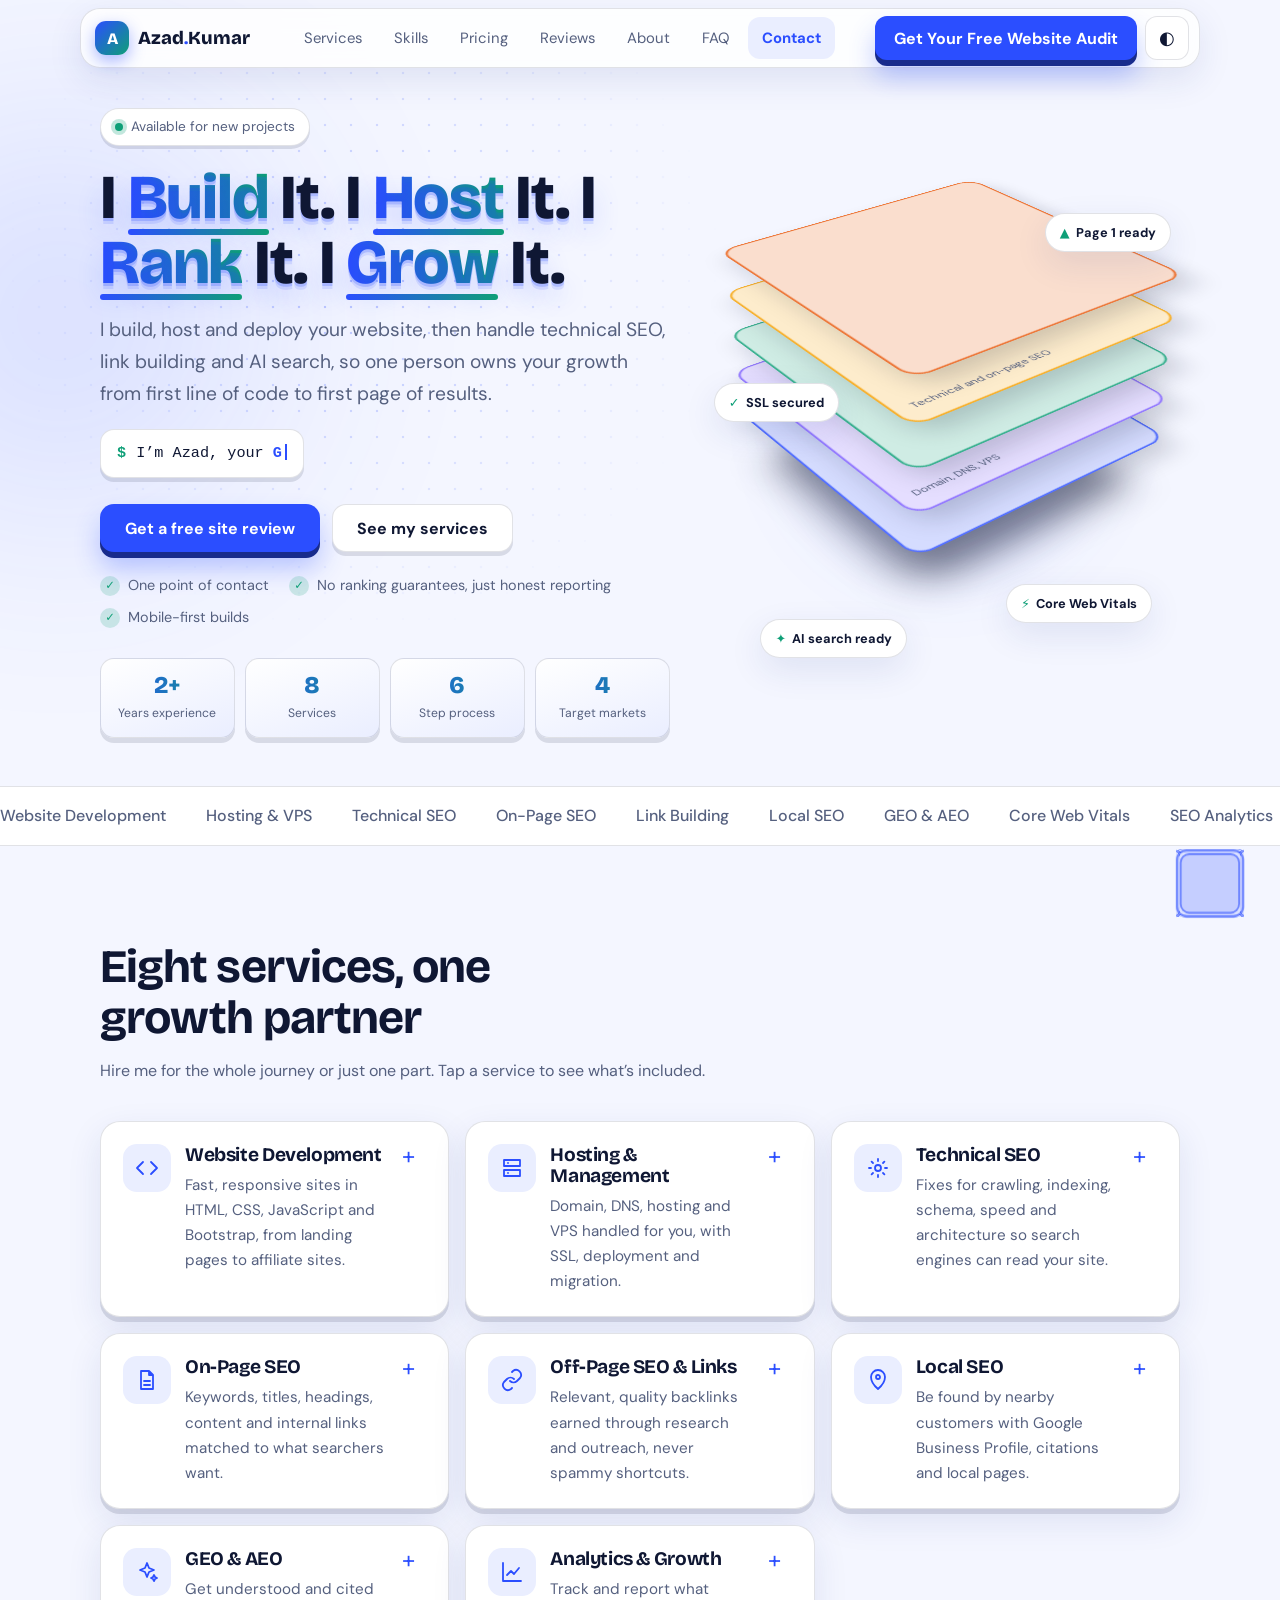
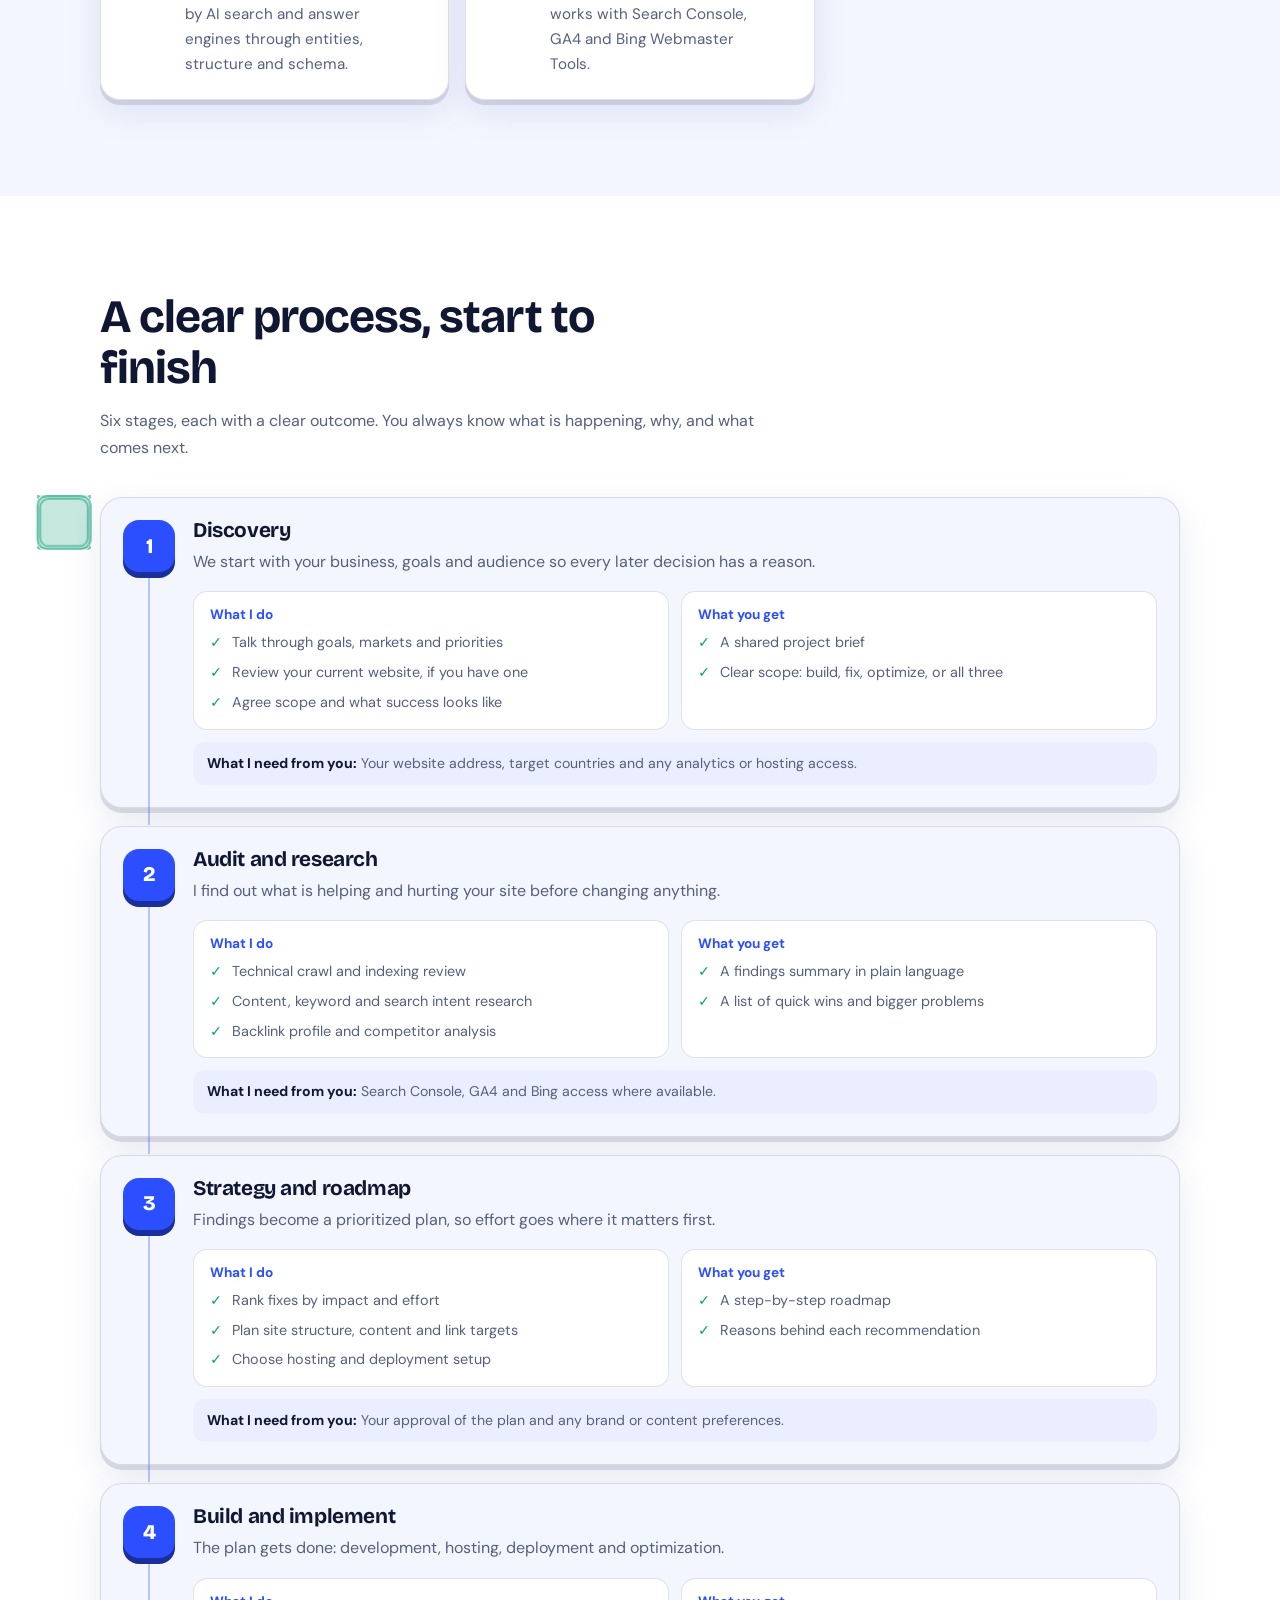
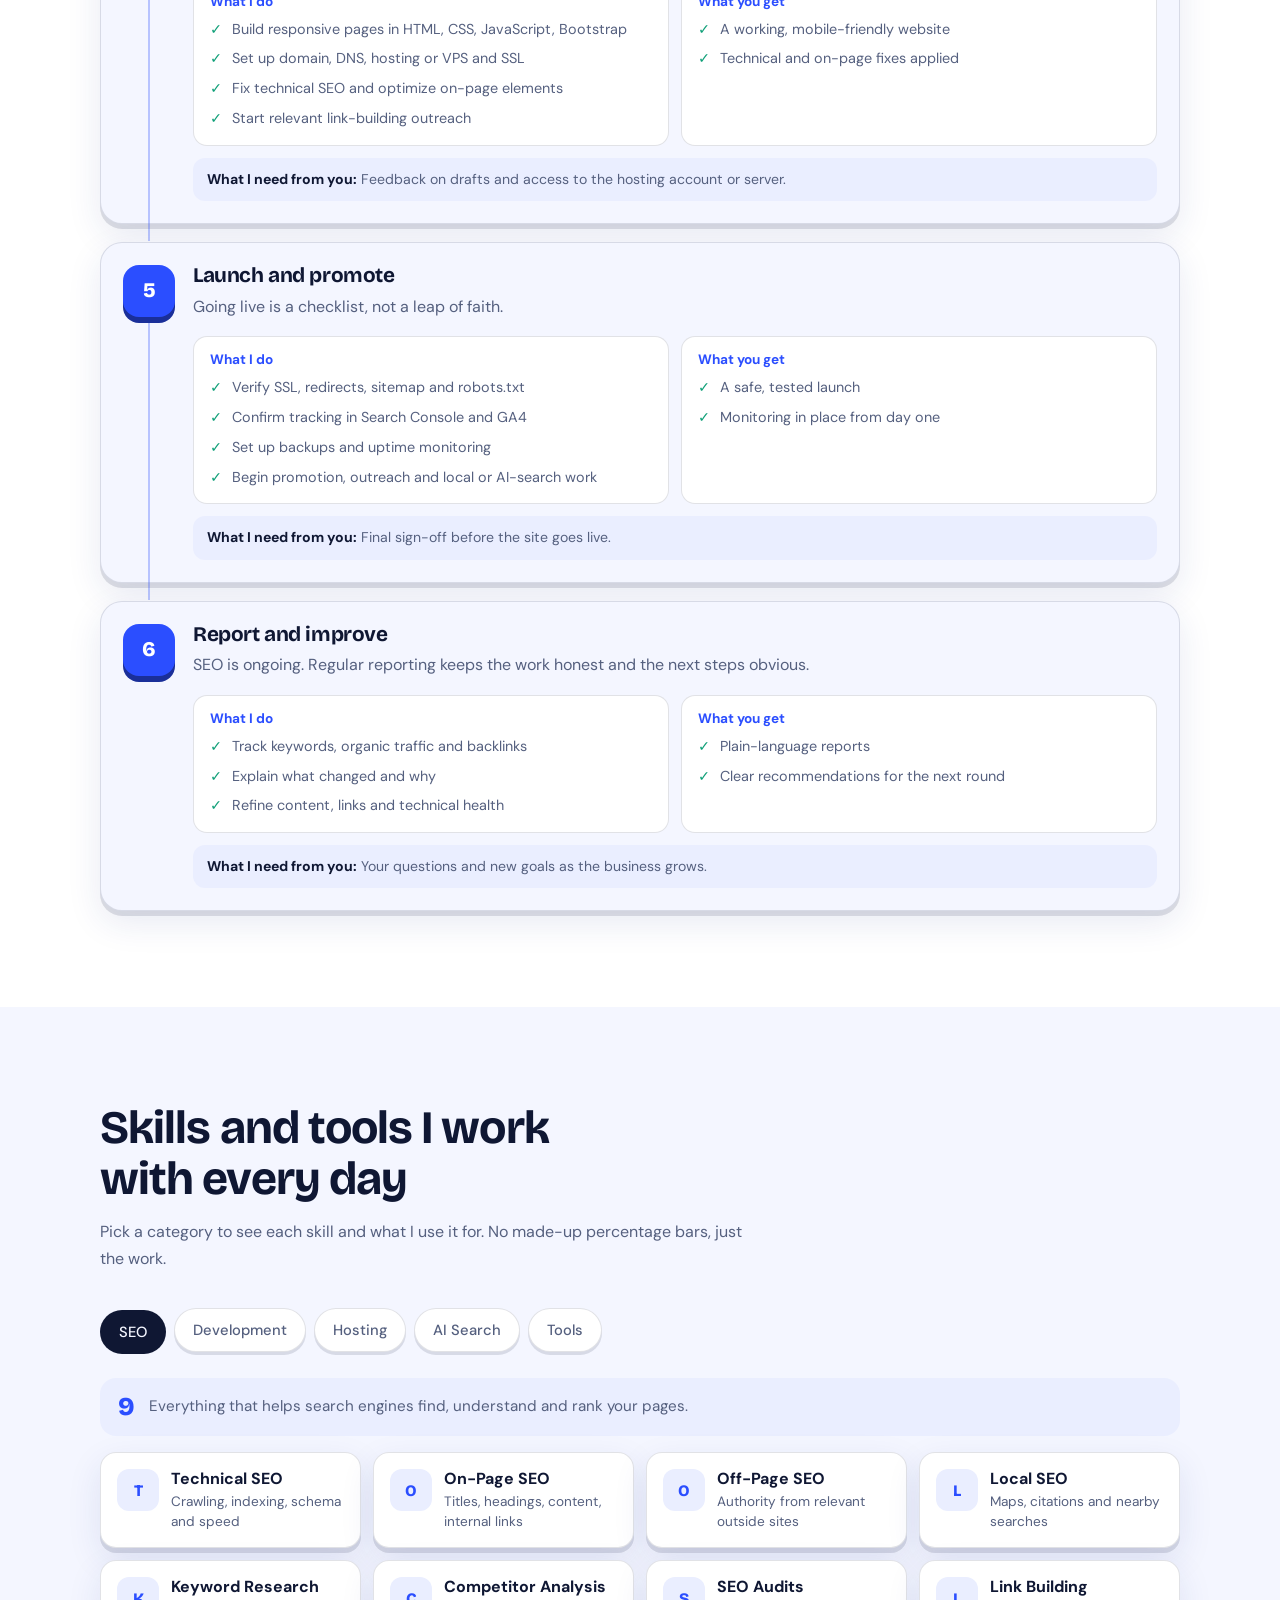
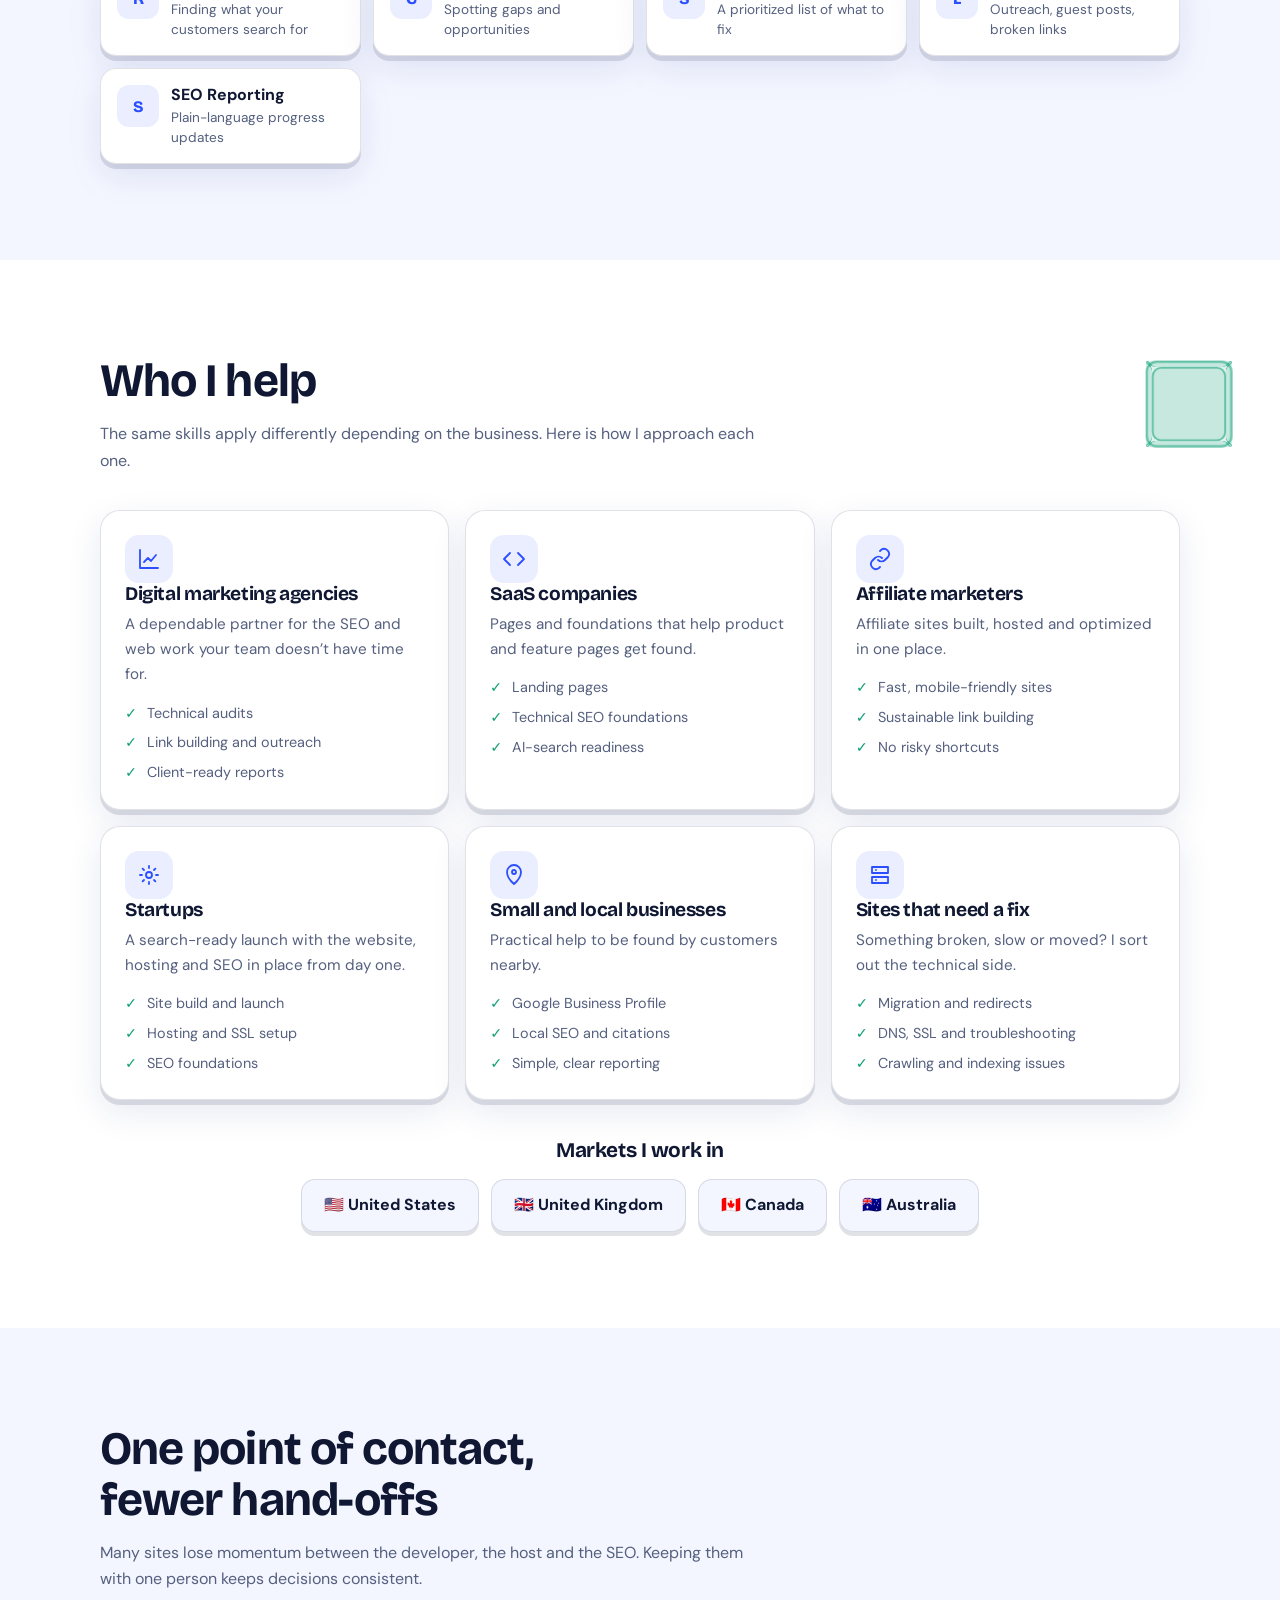
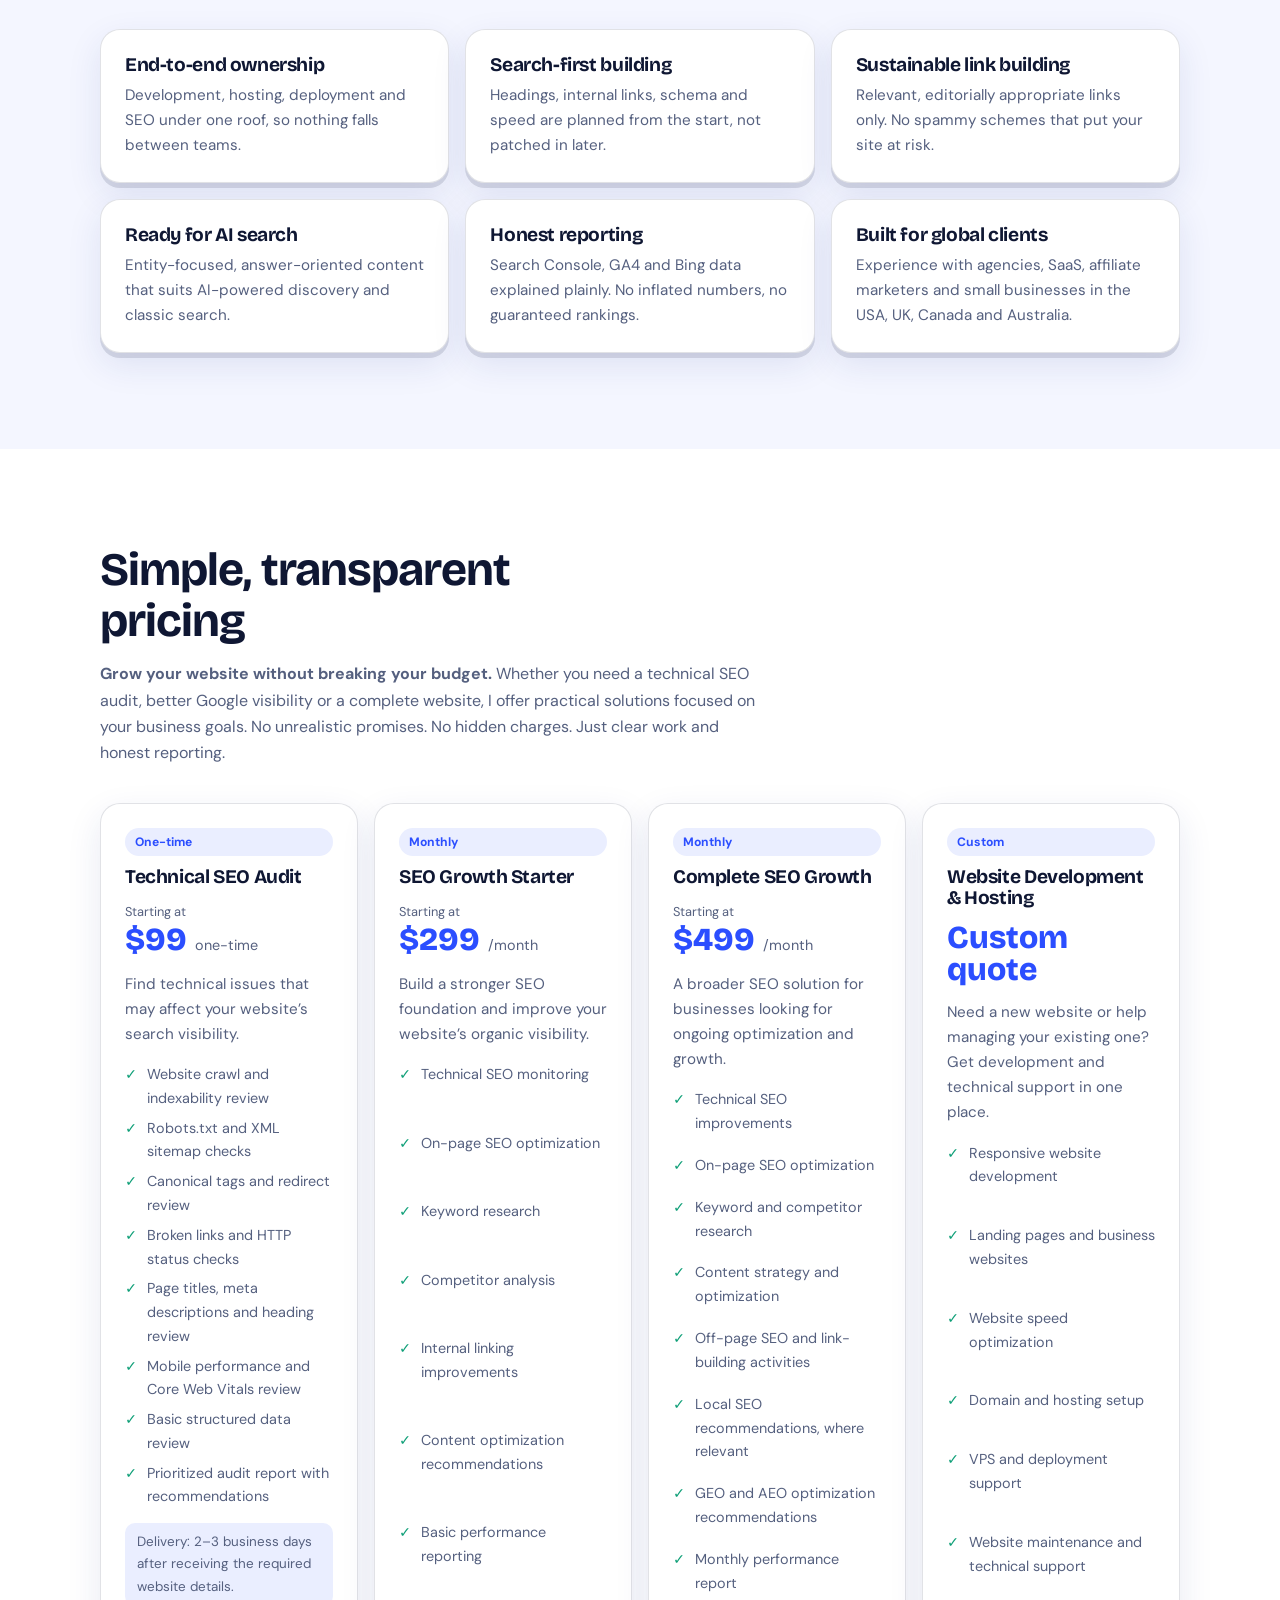
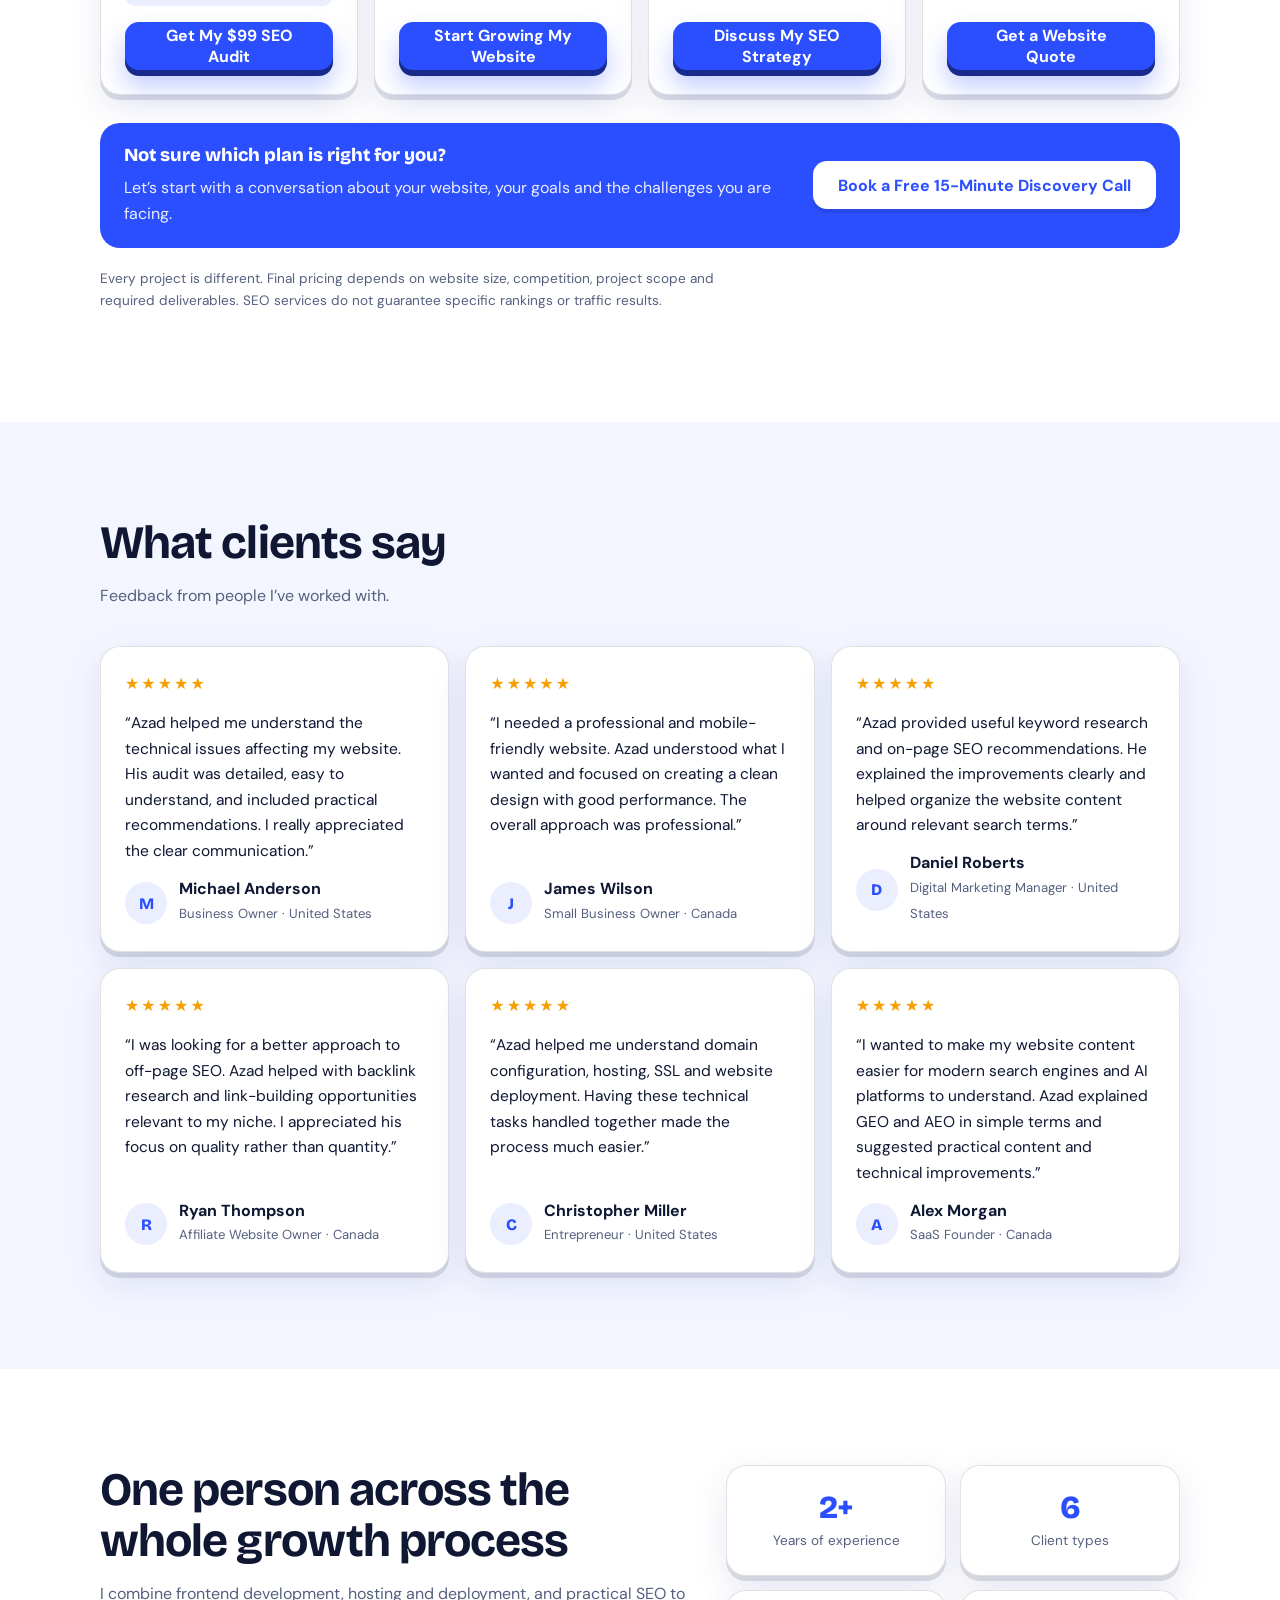
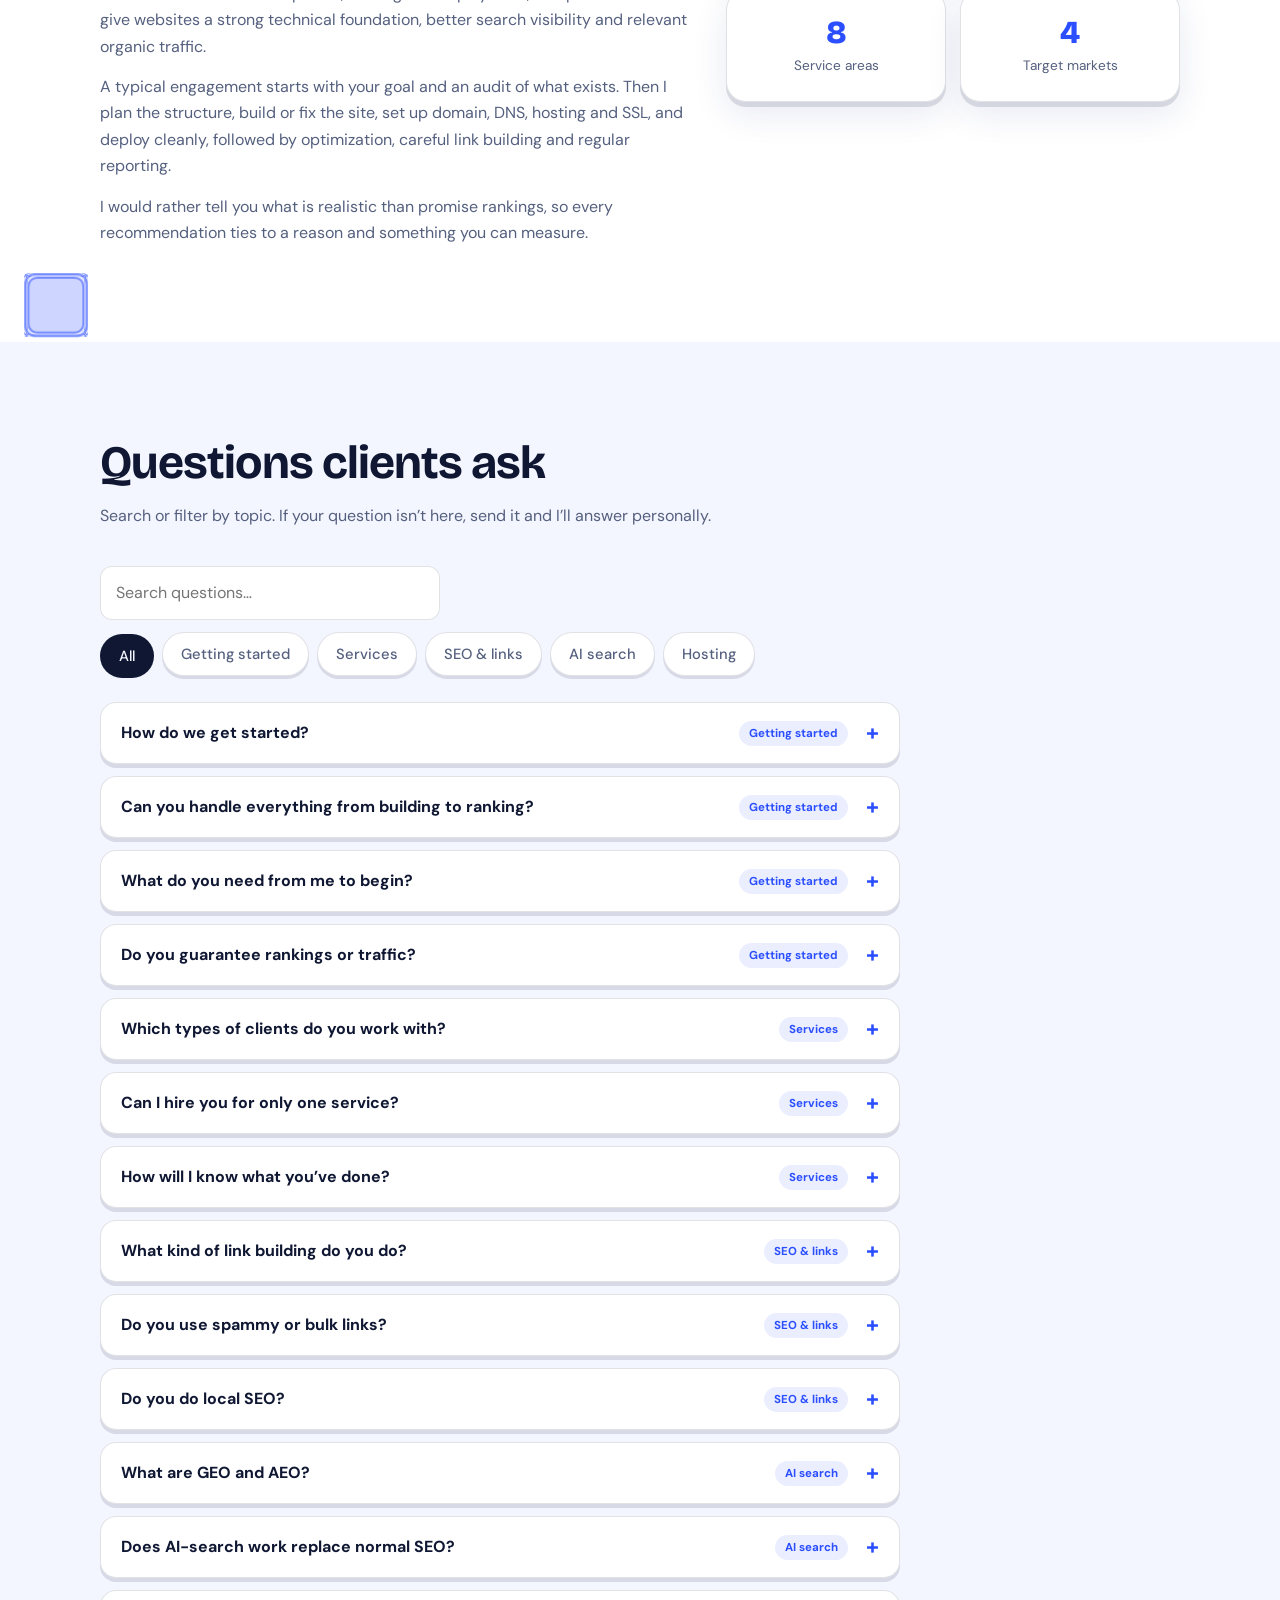
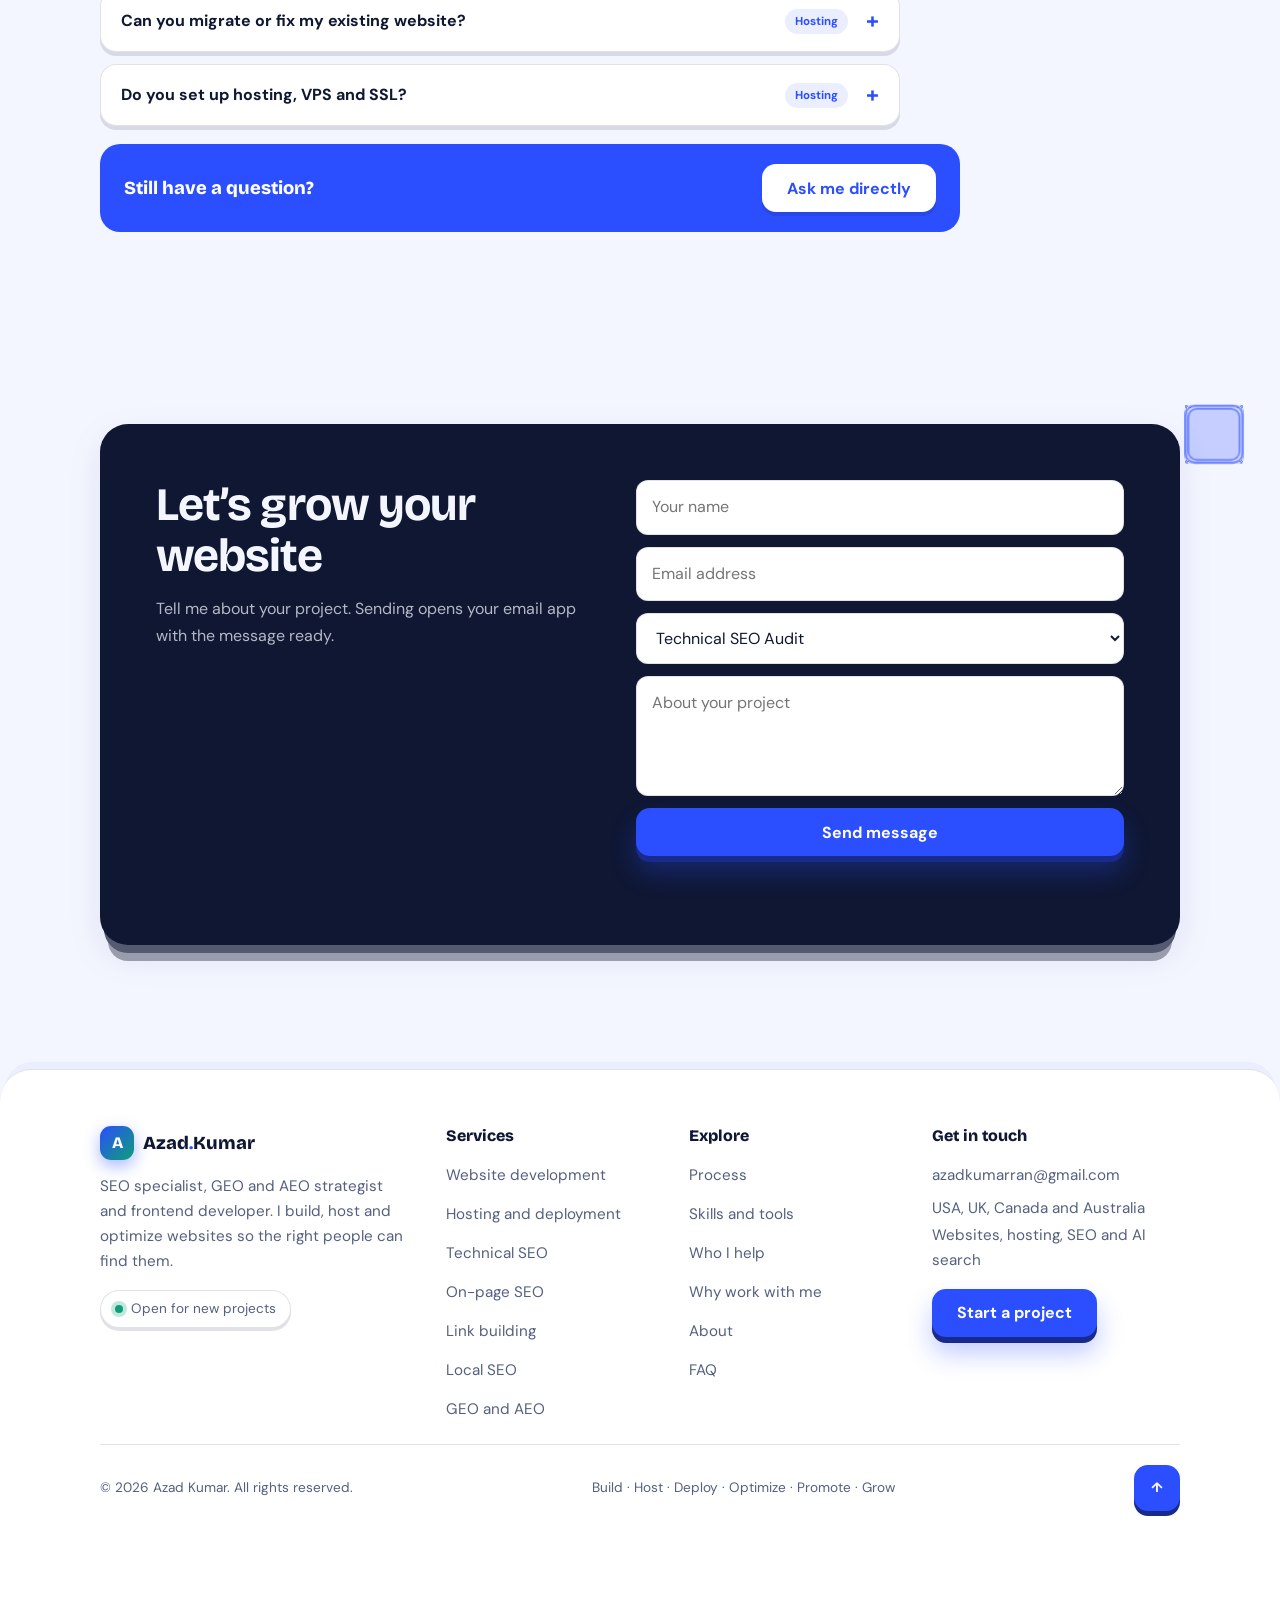
==== commit e10717c3: "update cta and reviews" ====
--- a/index.html
+++ b/index.html
@@ -168,8 +168,8 @@
 </head>
 <body>
 <header class="nav"><div class="w"><a href="#top" class="logo"><span class="lm">A</span>Azad<b>.</b>Kumar</a>
-<nav class="links" id="lk" aria-label="Main"><a href="#services">Services</a><a href="#process">Process</a><a href="#skills">Skills</a><a href="#clients">Who I help</a><a href="#pricing">Pricing</a><a href="#reviews" id="rvl">Reviews</a><a href="#about">About</a><a href="#faq">FAQ</a><a href="#contact">Contact</a></nav>
-<div class="ctl"><a class="btn pri nc" href="#contact">Hire me</a><button class="ib" id="th" aria-label="Switch light or dark theme">◐</button><button class="ib burger" id="bg" aria-label="Open menu" aria-expanded="false">☰</button></div></div><i class="pg" id="pg"></i></header>
+<nav class="links" id="lk" aria-label="Main"><a href="#services">Services</a><a href="#skills">Skills</a><a href="#pricing">Pricing</a><a href="#reviews" id="rvl">Reviews</a><a href="#about">About</a><a href="#faq">FAQ</a><a href="#contact">Contact</a></nav>
+<div class="ctl"><a class="btn pri nc" href="#contact">Get Your Free Website Audit</a><button class="ib" id="th" aria-label="Switch light or dark theme">◐</button><button class="ib burger" id="bg" aria-label="Open menu" aria-expanded="false">☰</button></div></div><i class="pg" id="pg"></i></header>
 
 <main id="top">
 <div class="hero"><div class="w hg"><div>
